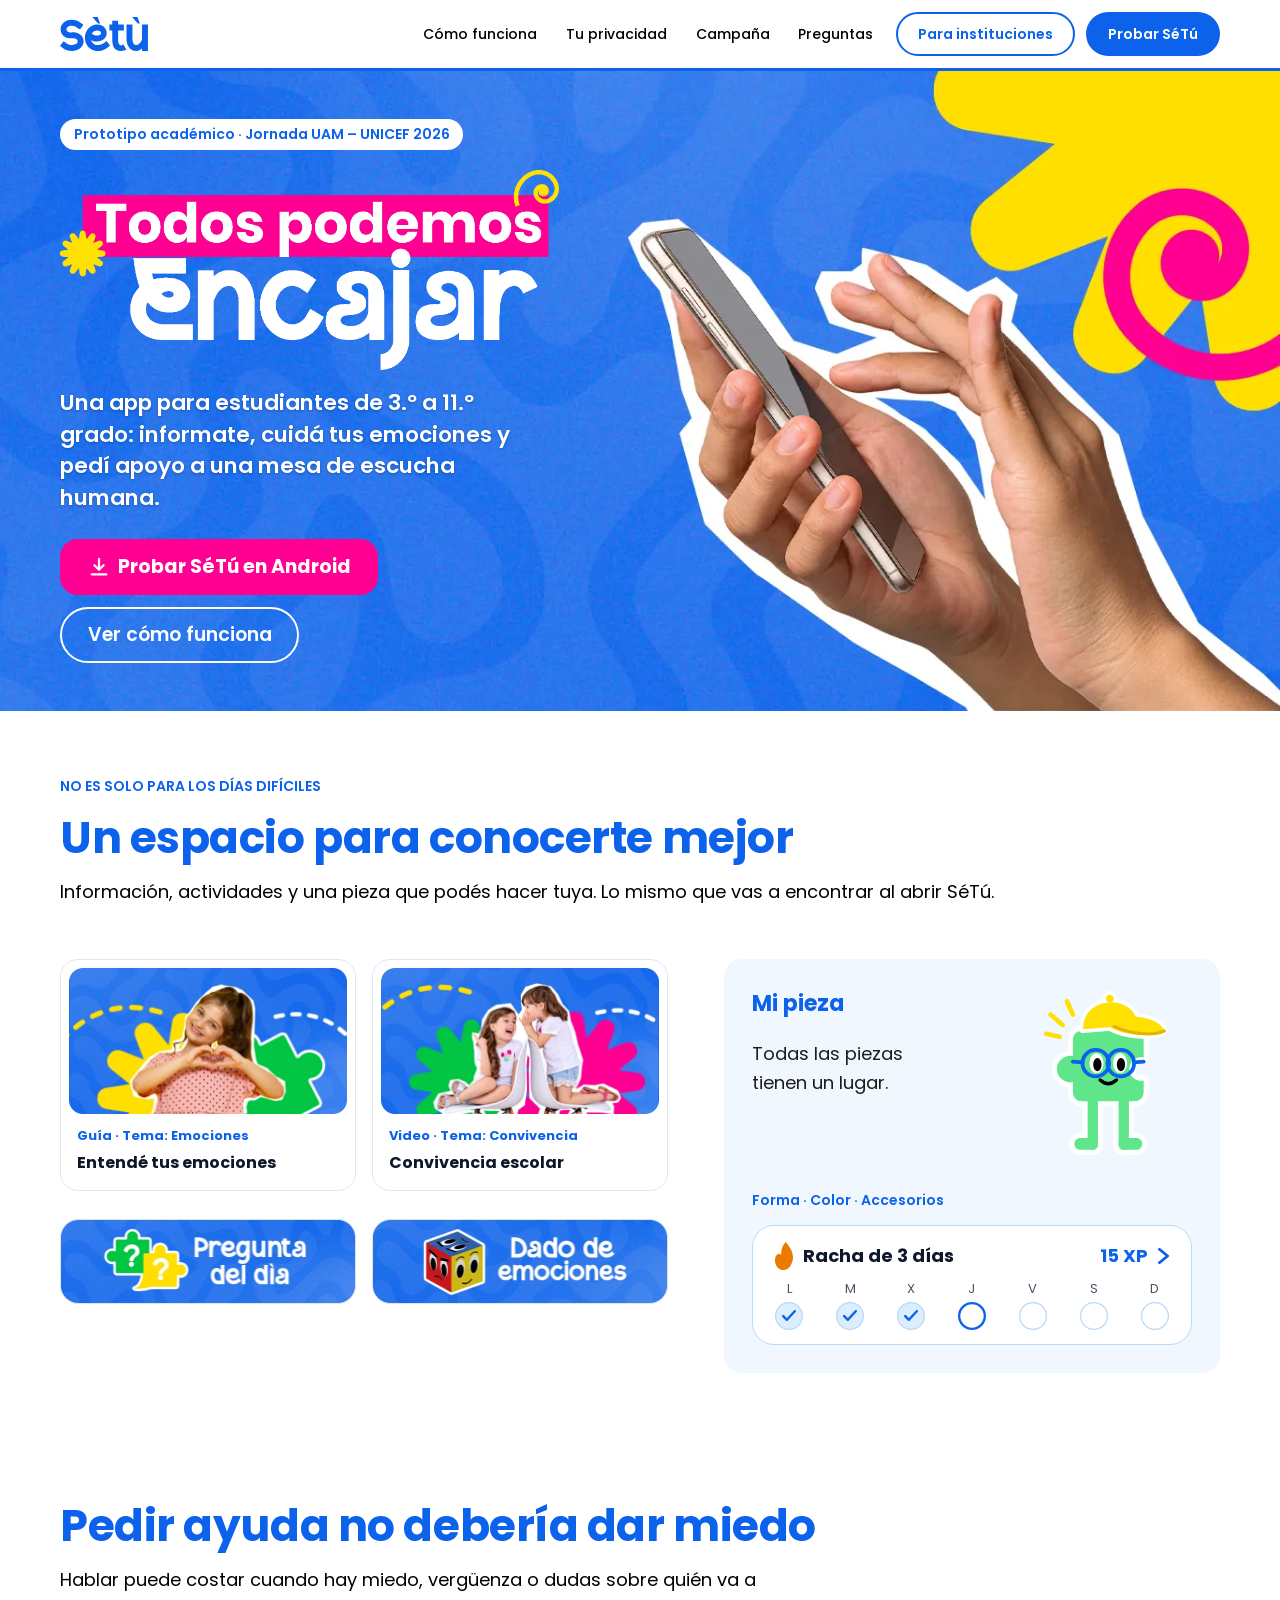
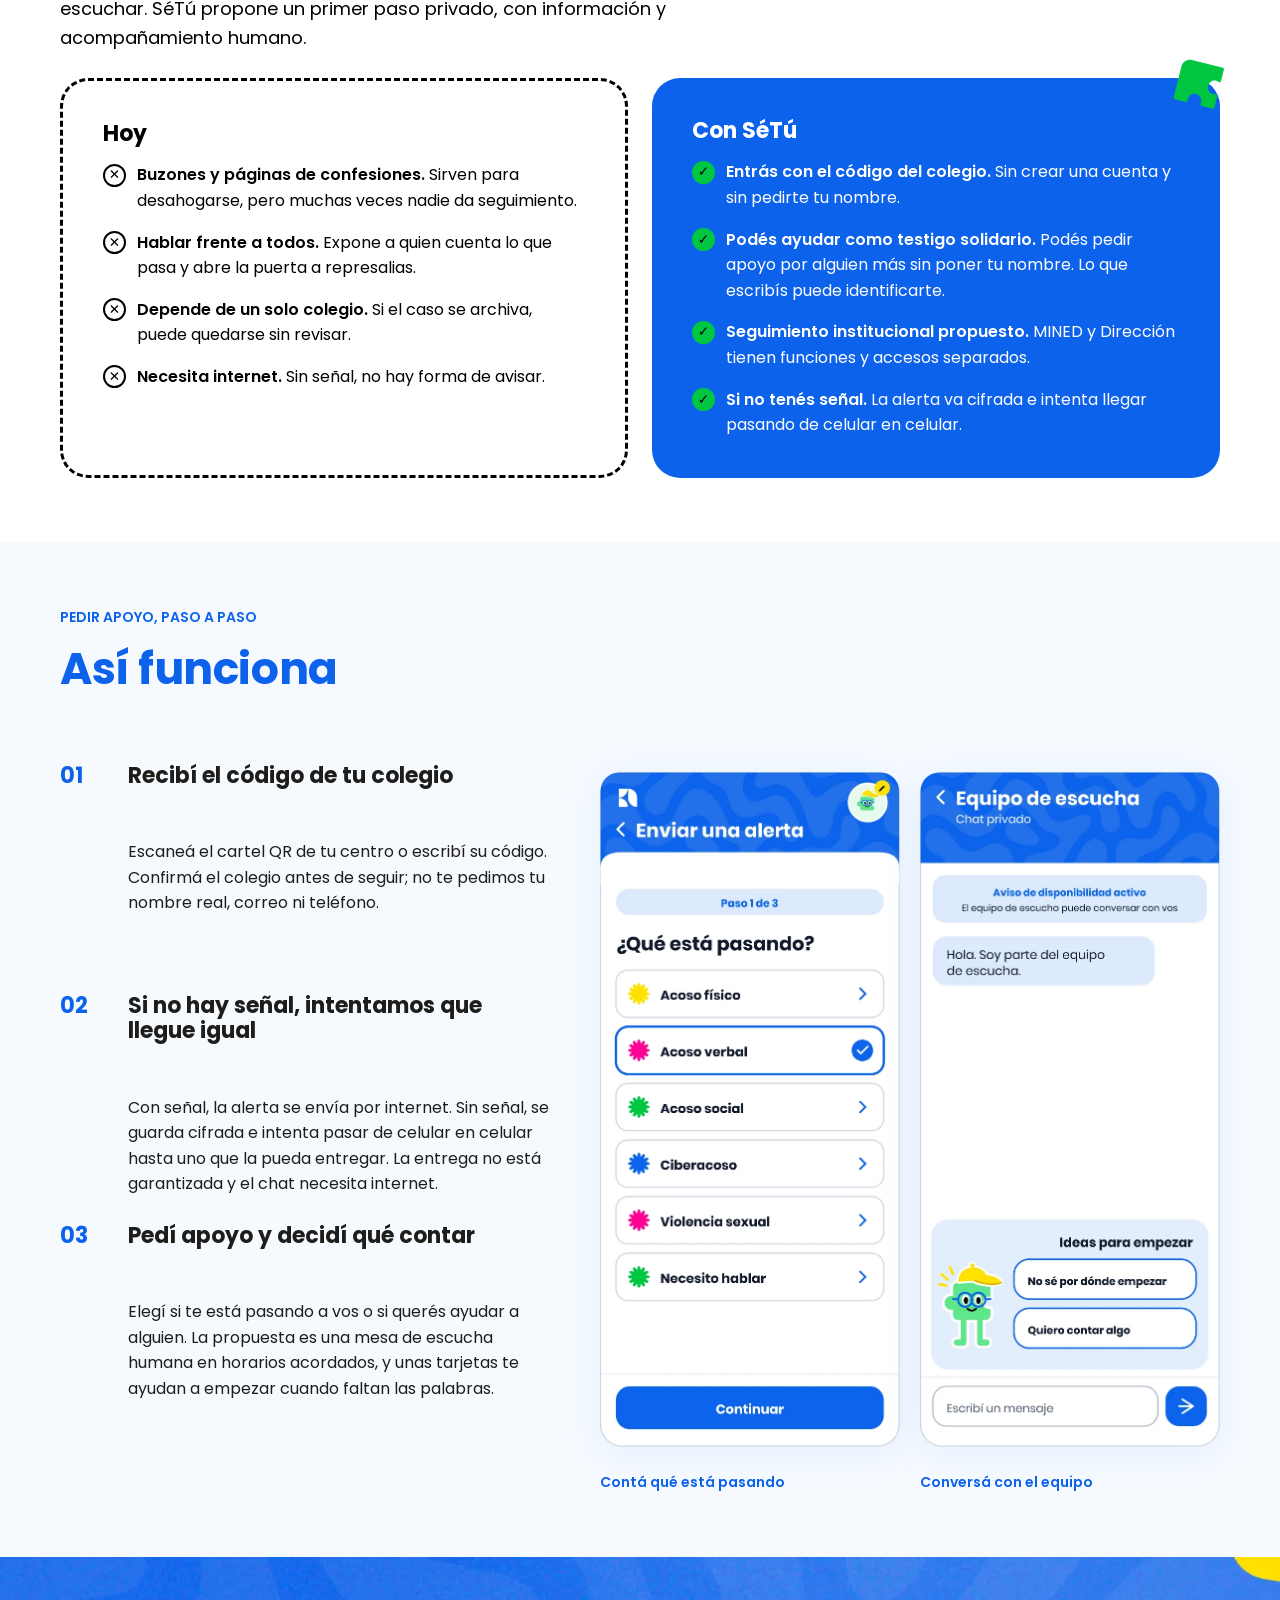
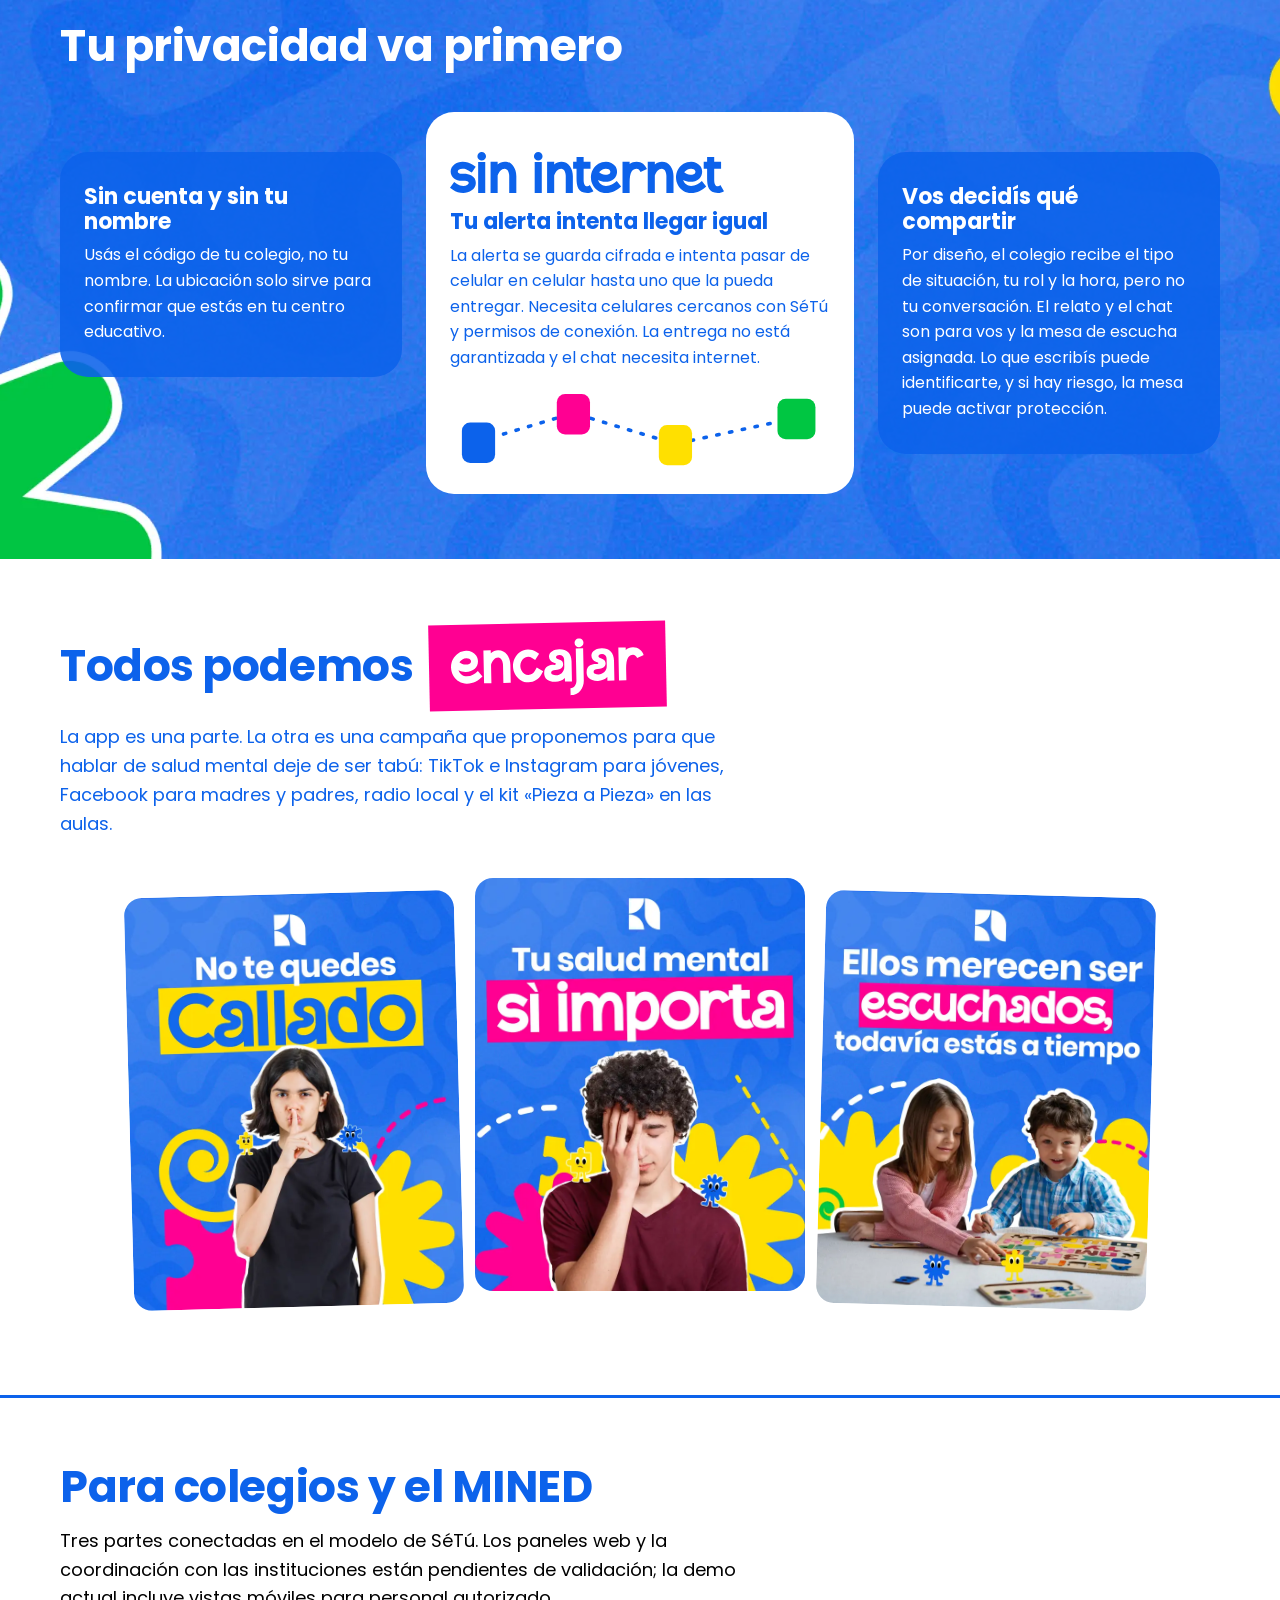
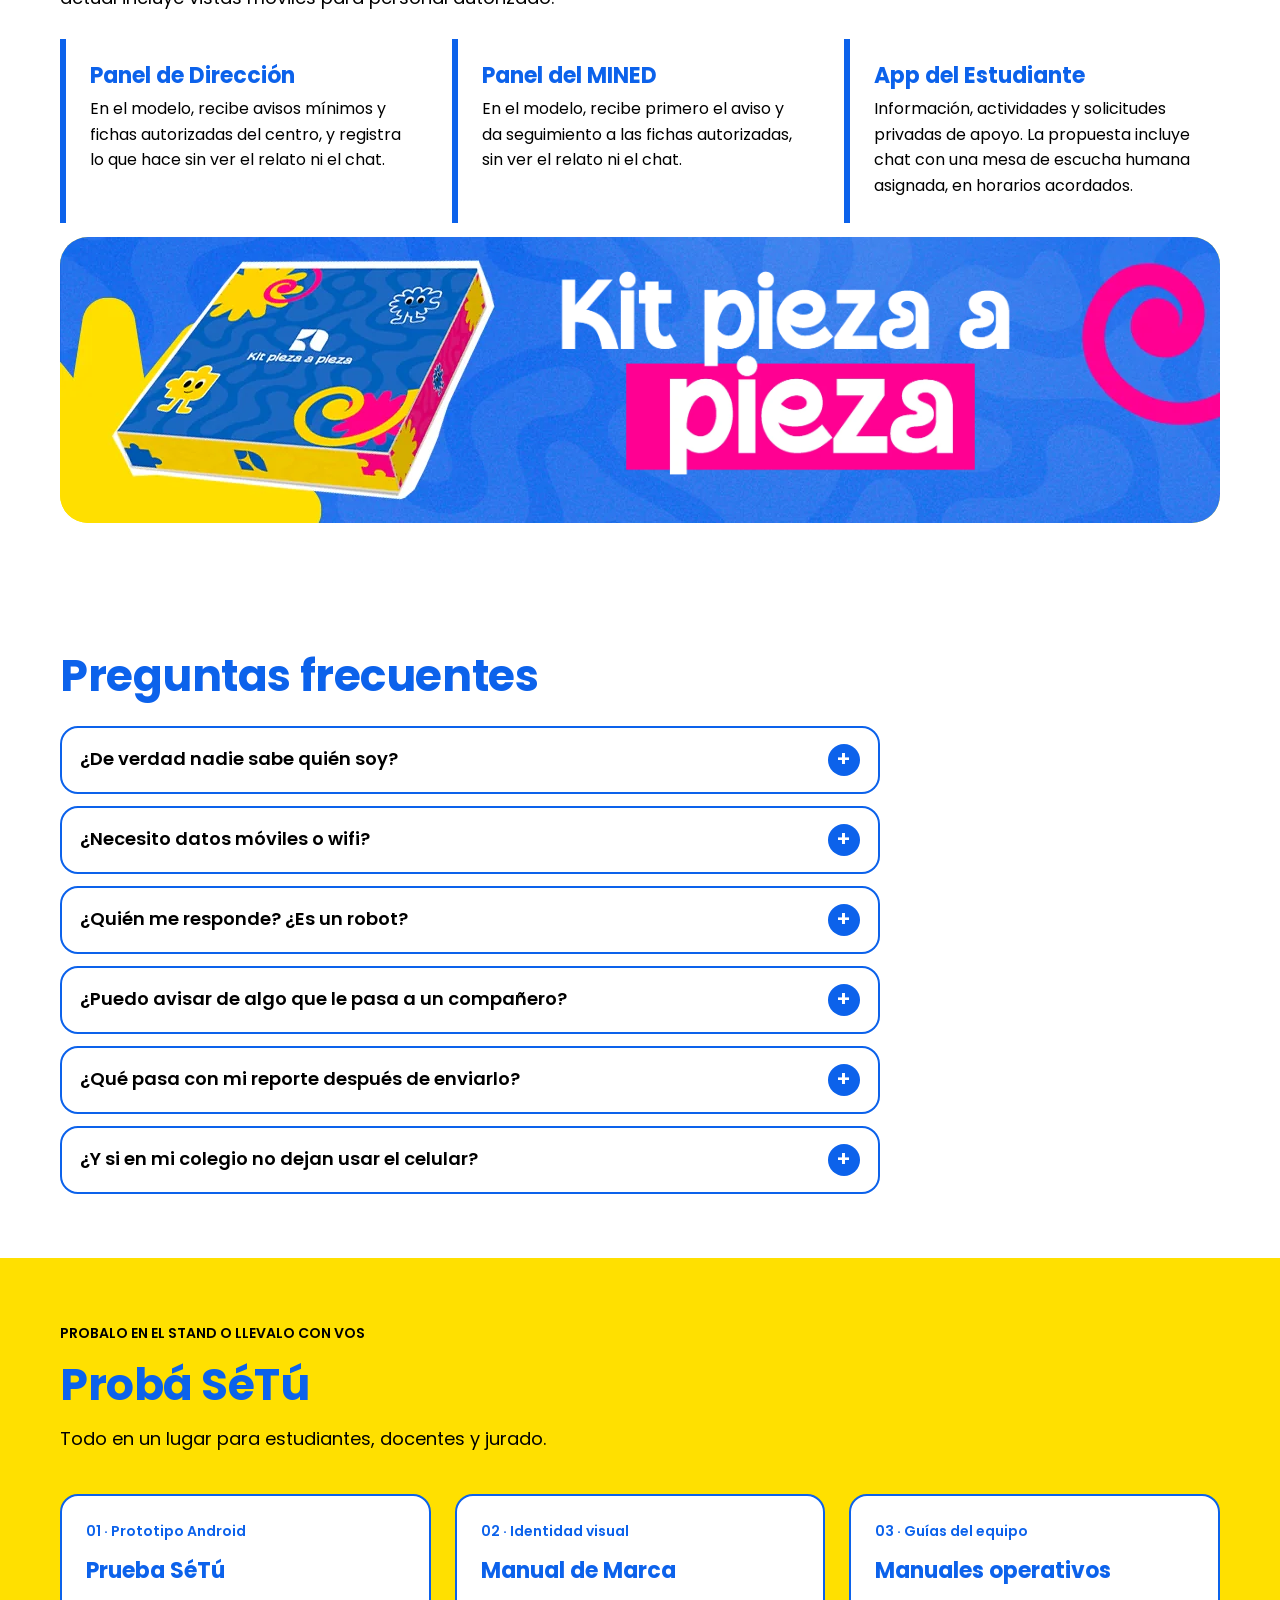
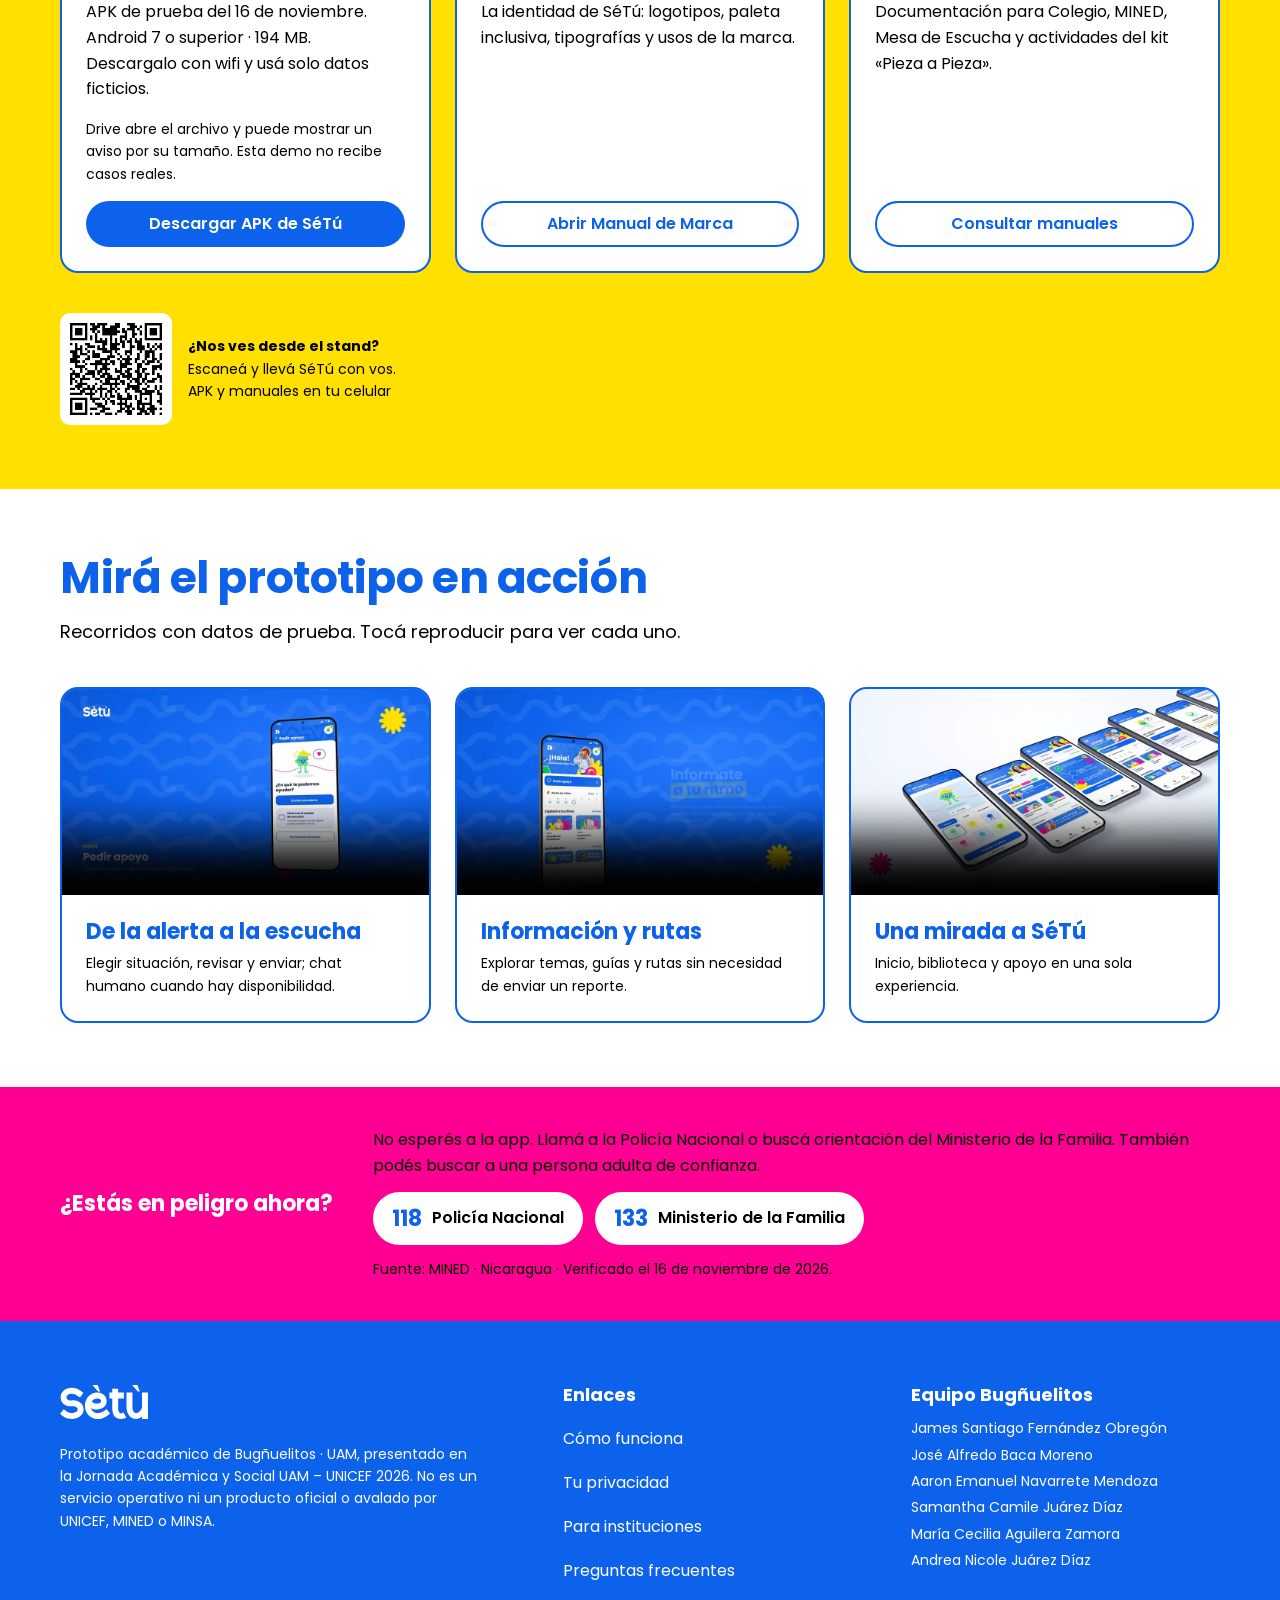
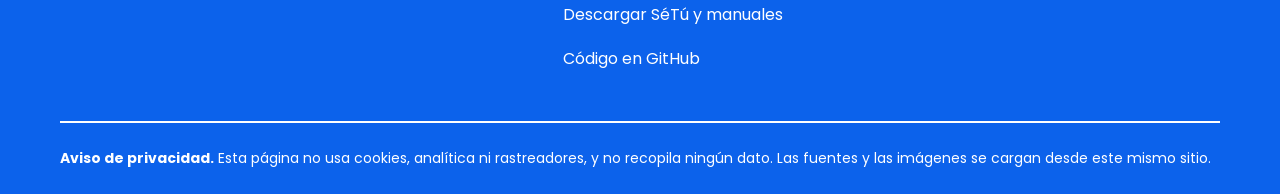
==== landing/index.html @ c2c10aa0 "fix(landing): fase 0 de la auditoría (portada, ayuda urgente, contraste y textos) - Portada: etiquet" ====
<!doctype html>
<html lang="es">
<head>
  <meta charset="utf-8">
  <meta name="viewport" content="width=device-width, initial-scale=1, viewport-fit=cover">
  <title>SéTú · Todos podemos encajar</title>
  <meta name="description" content="SéTú: información, actividades y una propuesta de escucha humana para estudiantes de 3.º a 11.º grado. Prototipo académico de Bugñuelitos · UAM 2026.">
  <meta name="theme-color" content="#0C62EB">
  <meta property="og:title" content="SéTú: todos podemos encajar">
  <meta property="og:description" content="Explorá, aprendé y conocé cómo pedir apoyo. Prototipo académico de Bugñuelitos · UAM 2026. APK y manuales disponibles.">
  <meta property="og:image" content="https://jabaca67.github.io/Setu-Unicef-Bugnuelitos-UAM/assets/demo/inicio.webp">
  <link rel="canonical" href="https://jabaca67.github.io/Setu-Unicef-Bugnuelitos-UAM/">
  <meta property="og:url" content="https://jabaca67.github.io/Setu-Unicef-Bugnuelitos-UAM/">
  <meta property="og:type" content="website">
  <meta property="og:site_name" content="SéTú">
  <meta property="og:image:alt" content="Inicio del prototipo de SéTú con racha educativa, Información y Actividades">
  <meta name="twitter:card" content="summary_large_image">
  <meta name="twitter:title" content="SéTú · Todos podemos encajar">
  <meta name="twitter:description" content="Explorá el prototipo Android y los manuales de SéTú, proyecto académico de Bugñuelitos · UAM 2026.">
  <meta name="twitter:image" content="https://jabaca67.github.io/Setu-Unicef-Bugnuelitos-UAM/assets/demo/inicio.webp">
  <meta property="og:locale" content="es_NI">
  <link rel="icon" type="image/svg+xml" href="assets/brand/setu-isotipo-azul.svg">
  <link rel="preload" href="assets/fonts/poppins-bold.woff2" as="font" type="font/woff2" crossorigin>
  <link rel="preload" href="assets/fonts/poppins-regular.woff2" as="font" type="font/woff2" crossorigin>
  <link rel="preload" href="assets/landing/hero-movil.webp" as="image" media="(max-width: 1023px)" fetchpriority="high">
  <link rel="preload" href="assets/landing/hero-fondo.webp" as="image" media="(min-width: 1024px)" fetchpriority="high">
  <link rel="stylesheet" href="css/styles.css">
</head>
<body>
  <a class="skip" href="#contenido">Saltar al contenido</a>

  <header class="nav" id="inicio">
    <div class="nav__inner">
      <a class="nav__brand" href="#inicio" aria-label="SéTú, ir al inicio">
        <img src="assets/brand/setu-logotipo-azul.svg" alt="SéTú" width="88" height="34">
      </a>
      <button class="nav__toggle" type="button" aria-expanded="false" aria-controls="menu">
        <span class="nav__toggle-bars" aria-hidden="true"></span>
        <span class="visually-hidden">Abrir menú</span>
      </button>
      <nav class="nav__menu" id="menu" aria-label="Principal">
        <a href="#como-funciona">Cómo funciona</a>
        <a href="#privacidad">Tu privacidad</a>
        <a href="#campana">Campaña</a>
        <a href="#preguntas">Preguntas</a>
        <a class="btn btn--ghost" href="#instituciones">Para instituciones</a>
        <a class="btn btn--primary" href="#descargar">Probar SéTú</a>
      </nav>
    </div>
  </header>

  <main id="contenido">

    <!-- PORTADA -->
    <section class="hero">
      <div class="wrap hero__inner">
        <div class="hero__copy">
          <p class="hero__tag">Prototipo académico · Jornada UAM – UNICEF 2026</p>
          <h1 class="hero__title">
            <img src="assets/landing/hero-encajar.webp" width="1799" height="720" alt="Todos podemos encajar" fetchpriority="high">
          </h1>
          <p class="hero__lead">Una app para estudiantes de 3.º a 11.º grado: informate, cuidá tus emociones y pedí apoyo a una mesa de escucha humana.</p>
          <div class="hero__actions">
            <a class="btn btn--magenta btn--lg" href="#descargar">
              <img src="assets/landing/icono-descarga.svg" width="22" height="22" alt="" aria-hidden="true">
              Probar SéTú en Android
            </a>
            <a class="btn btn--light btn--lg" href="#como-funciona">Ver cómo funciona</a>
          </div>
        </div>
      </div>
    </section>

    <!-- EXPLORÁ -->
    <section class="explore" id="explorar" aria-labelledby="explore-title">
      <div class="wrap">
        <p class="eyebrow">No es solo para los días difíciles</p>
        <h2 class="h2" id="explore-title">Un espacio para conocerte mejor</h2>
        <p class="lead">Información, actividades y una pieza que podés hacer tuya. Lo mismo que vas a encontrar al abrir SéTú.</p>

        <div class="explore__grid">
          <div class="explore__app">
            <article class="kit-card">
              <img src="assets/landing/kit-guia-emociones.webp" width="560" height="294" alt="Niña hace un corazón con las manos entre piezas de colores" loading="lazy">
              <p class="kit-card__label">Guía · Tema: Emociones</p>
              <h3>Entendé tus emociones</h3>
            </article>
            <article class="kit-card">
              <img src="assets/landing/kit-video-convivencia.webp" width="560" height="294" alt="Dos niñas conversan sentadas entre piezas de colores" loading="lazy">
              <p class="kit-card__label">Video · Tema: Convivencia</p>
              <h3>Convivencia escolar</h3>
            </article>
            <img class="explore__btn" src="assets/landing/boton-pregunta-del-dia.webp" width="594" height="170" alt="Pregunta del día" loading="lazy">
            <img class="explore__btn" src="assets/landing/boton-dado-emociones.webp" width="594" height="170" alt="Dado de emociones" loading="lazy">
          </div>

          <article class="pieza">
            <h3>Mi pieza</h3>
            <p class="pieza__text">Todas las piezas<br>tienen un lugar.</p>
            <img class="pieza__art" src="assets/landing/mi-pieza.svg" width="124" height="164" alt="" aria-hidden="true">
            <p class="pieza__label">Forma · Color · Accesorios</p>
            <div class="racha" role="img" aria-label="Ejemplo de racha semanal: 3 días seguidos, 15 XP">
              <div class="racha__top">
                <img src="assets/landing/racha-fuego.svg" width="18" height="28" alt="" aria-hidden="true">
                <strong>Racha de 3 días</strong>
                <span class="racha__xp">15 XP</span>
                <img src="assets/landing/racha-flecha.svg" width="11" height="17" alt="" aria-hidden="true">
              </div>
              <ol class="racha__days" aria-hidden="true">
                <li class="is-done">L</li><li class="is-done">M</li><li class="is-done">X</li><li class="is-today">J</li><li>V</li><li>S</li><li>D</li>
              </ol>
            </div>
          </article>
        </div>
      </div>
    </section>

    <!-- PROBLEMA VS SOLUCIÓN -->
    <section class="compare" aria-labelledby="compare-title">
      <div class="wrap">
        <h2 id="compare-title" class="h2">Pedir ayuda no debería dar miedo</h2>
        <p class="lead">Hablar puede costar cuando hay miedo, vergüenza o dudas sobre quién va a escuchar. SéTú propone un primer paso privado, con información y acompañamiento humano.</p>

        <div class="compare__grid">
          <article class="compare__col compare__col--before">
            <h3>Hoy</h3>
            <ul class="checks checks--no">
              <li><strong>Buzones y páginas de confesiones.</strong> Sirven para desahogarse, pero muchas veces nadie da seguimiento.</li>
              <li><strong>Hablar frente a todos.</strong> Expone a quien cuenta lo que pasa y abre la puerta a represalias.</li>
              <li><strong>Depende de un solo colegio.</strong> Si el caso se archiva, puede quedarse sin revisar.</li>
              <li><strong>Necesita internet.</strong> Sin señal, no hay forma de avisar.</li>
            </ul>
          </article>
          <article class="compare__col compare__col--after">
            <img class="compare__pieza" src="assets/elements/elemento-04-pieza-verde.svg" width="74" height="62" alt="" aria-hidden="true">
            <h3>Con SéTú</h3>
            <ul class="checks checks--yes">
              <li><strong>Entrás con el código del colegio.</strong> Sin crear una cuenta y sin pedirte tu nombre.</li>
              <li><strong>Podés ayudar como testigo solidario.</strong> Podés pedir apoyo por alguien más sin poner tu nombre. Lo que escribís puede identificarte.</li>
              <li><strong>Seguimiento institucional propuesto.</strong> MINED y Dirección tienen funciones y accesos separados.</li>
              <li><strong>Si no tenés señal.</strong> La alerta va cifrada e intenta llegar pasando de celular en celular.</li>
            </ul>
          </article>
        </div>
      </div>
    </section>

    <!-- CÓMO FUNCIONA -->
    <section class="steps" id="como-funciona" aria-labelledby="steps-title">
      <div class="wrap steps__inner">
        <div class="steps__copy">
          <p class="eyebrow">Pedir apoyo, paso a paso</p>
          <h2 id="steps-title" class="h2">Así funciona</h2>
          <ol class="steps__list">
            <li class="step">
              <span class="step__num">01</span>
              <h3>Recibí el código de tu colegio</h3>
              <p>Escaneá el cartel QR de tu centro o escribí su código. Confirmá el colegio antes de seguir; no te pedimos tu nombre real, correo ni teléfono.</p>
            </li>
            <li class="step">
              <span class="step__num">02</span>
              <h3>Si no hay señal, intentamos que llegue igual</h3>
              <p>Con señal, la alerta se envía por internet. Sin señal, se guarda cifrada e intenta pasar de celular en celular hasta uno que la pueda entregar. La entrega no está garantizada y el chat necesita internet.</p>
            </li>
            <li class="step">
              <span class="step__num">03</span>
              <h3>Pedí apoyo y decidí qué contar</h3>
              <p>Elegí si te está pasando a vos o si querés ayudar a alguien. La propuesta es una mesa de escucha humana en horarios acordados, y unas tarjetas te ayudan a empezar cuando faltan las palabras.</p>
            </li>
          </ol>
        </div>
        <div class="steps__phones">
          <figure>
            <img src="assets/landing/mockup-alerta.webp" width="603" height="1357" loading="lazy" alt="Pantalla «Enviar una alerta», paso 1 de 3: ¿Qué está pasando? con opciones como acoso físico, acoso verbal, ciberacoso y necesito hablar.">
            <figcaption>Contá qué está pasando</figcaption>
          </figure>
          <figure>
            <img src="assets/landing/mockup-chat.webp" width="603" height="1357" loading="lazy" alt="Pantalla «Equipo de escucha», chat privado con ideas para empezar como «No sé por dónde empezar».">
            <figcaption>Conversá con el equipo</figcaption>
          </figure>
        </div>
      </div>
    </section>

    <!-- PILARES -->
    <section class="pillars" id="privacidad" aria-labelledby="pillars-title">
      <div class="wrap">
        <h2 id="pillars-title" class="h2 h2--light">Tu privacidad va primero</h2>
        <div class="pillars__grid">
          <article class="pillar">
            <h3>Sin cuenta y sin tu nombre</h3>
            <p>Usás el código de tu colegio, no tu nombre. La ubicación solo sirve para confirmar que estás en tu centro educativo.</p>
          </article>
          <article class="pillar pillar--mesh">
            <img class="pillar__clay" src="assets/landing/sin-internet.svg" width="274" height="42" alt="Sin internet">
            <h3>Tu alerta intenta llegar igual</h3>
            <p>La alerta se guarda cifrada e intenta pasar de celular en celular hasta uno que la pueda entregar. Necesita celulares cercanos con SéTú y permisos de conexión. La entrega no está garantizada y el chat necesita internet.</p>
            <svg class="mesh-map" viewBox="0 0 320 70" role="img" aria-label="La alerta pasa de tu celular a otros dos celulares y llega al colegio">
              <path d="M24 46 L104 22 L190 48 L292 26" fill="none" stroke="#0C62EB" stroke-width="3" stroke-dasharray="2 9" stroke-linecap="round"/>
              <rect x="10" y="30" width="28" height="34" rx="7" fill="#0C62EB"/>
              <rect x="90" y="6" width="28" height="34" rx="7" fill="#FF0092"/>
              <rect x="176" y="32" width="28" height="34" rx="7" fill="#FFE000"/>
              <rect x="276" y="10" width="32" height="34" rx="7" fill="#00C642"/>
            </svg>
          </article>
          <article class="pillar">
            <h3>Vos decidís qué compartir</h3>
            <p>Por diseño, el colegio recibe el tipo de situación, tu rol y la hora, pero no tu conversación. El relato y el chat son para vos y la mesa de escucha asignada. Lo que escribís puede identificarte, y si hay riesgo, la mesa puede activar protección.</p>
          </article>
        </div>
      </div>
    </section>

    <!-- CAMPAÑA -->
    <section class="campaign" id="campana" aria-labelledby="campaign-title">
      <div class="wrap">
        <h2 id="campaign-title" class="h2 campaign__title">
          Todos podemos
          <span class="tape tape--magenta"><img src="assets/landing/encajar.svg" width="193" height="57" alt="encajar"></span>
        </h2>
        <p class="lead lead--blue">La app es una parte. La otra es una campaña que proponemos para que hablar de salud mental deje de ser tabú: TikTok e Instagram para jóvenes, Facebook para madres y padres, radio local y el kit «Pieza a Pieza» en las aulas.</p>
      </div>
      <ul class="campaign__strip" tabindex="0" aria-label="Artes de la campaña; deslizá para ver más">
        <li><img src="assets/campaign/redes-2.webp" width="720" height="900" loading="lazy" alt="Arte de campaña: una adolescente hace el gesto de silencio bajo el texto «No te quedes callado»."></li>
        <li><img src="assets/campaign/redes-1.webp" width="720" height="900" loading="lazy" alt="Arte de campaña: un joven se cubre el rostro con la mano bajo el texto «Tu salud mental sí importa»."></li>
        <li><img src="assets/campaign/redes-3.webp" width="720" height="900" loading="lazy" alt="Arte de campaña para familias: una niña y un niño arman un rompecabezas bajo el texto «Ellos merecen ser escuchados, todavía estás a tiempo»."></li>
      </ul>
    </section>

    <!-- INSTITUCIONES -->
    <section class="inst" id="instituciones" aria-labelledby="inst-title">
      <div class="wrap">
        <h2 id="inst-title" class="h2">Para colegios y el MINED</h2>
        <p class="lead">Tres partes conectadas en el modelo de SéTú. Los paneles web y la coordinación con las instituciones están pendientes de validación; la demo actual incluye vistas móviles para personal autorizado.</p>
        <div class="inst__grid">
          <article class="role">
            <h3>Panel de Dirección</h3>
            <p>En el modelo, recibe avisos mínimos y fichas autorizadas del centro, y registra lo que hace sin ver el relato ni el chat.</p>
          </article>
          <article class="role">
            <h3>Panel del MINED</h3>
            <p>En el modelo, recibe primero el aviso y da seguimiento a las fichas autorizadas, sin ver el relato ni el chat.</p>
          </article>
          <article class="role">
            <h3>App del Estudiante</h3>
            <p>Información, actividades y solicitudes privadas de apoyo. La propuesta incluye chat con una mesa de escucha humana asignada, en horarios acordados.</p>
          </article>
        </div>
        <a class="kit-banner" href="https://drive.google.com/drive/folders/1i3h6JxUnx_VdSernXpXU_yz06C6tu-jQ">
          <img class="kit-banner__bg" src="assets/landing/kit-fondo.webp" width="1160" height="286" alt="" loading="lazy">
          <img class="kit-banner__title" src="assets/landing/kit-titulo.webp" width="1000" height="491" alt="Kit pieza a pieza: consultar manuales del kit para el aula" loading="lazy">
        </a>
      </div>
    </section>

    <!-- FAQ -->
    <section class="faq" id="preguntas" aria-labelledby="faq-title">
      <div class="wrap">
        <h2 id="faq-title" class="h2">Preguntas frecuentes</h2>
        <div class="faq__list">
          <details>
            <summary>¿De verdad nadie sabe quién soy?</summary>
            <p>Entrás sin poner tu nombre real. Vos elegís qué contar, pero tu relato puede revelar quién sos. El diseño reserva el relato y el chat a la mesa de escucha asignada; MINED y Dirección reciben datos limitados. No se promete anonimato absoluto.</p>
          </details>
          <details>
            <summary>¿Necesito datos móviles o wifi?</summary>
            <p>La alerta puede intentar pasar cifrada entre celulares cercanos con SéTú hasta uno que la pueda entregar. Depende de permisos, de los celulares cercanos y de la conexión; no equivale a una entrega confirmada. El chat sí necesita internet. La app te muestra si la alerta está pendiente, si llegó al colegio o si ya la recibió el sistema.</p>
          </details>
          <details>
            <summary>¿Quién me responde? ¿Es un robot?</summary>
            <p>La propuesta es una mesa de escucha humana, con supervisión profesional. Antes de atender casos reales hay que confirmar responsables, convenios y horarios. Si no sabés cómo empezar, hay tarjetas como «Me cuesta hablar de esto en casa» que te ayudan a escribir el primer mensaje.</p>
          </details>
          <details>
            <summary>¿Puedo avisar de algo que le pasa a un compañero?</summary>
            <p>Sí. Al pedir apoyo elegís «Quiero ayudar a un compañero» y participás como testigo solidario. Evitá detalles que te identifiquen si no querés compartirlos.</p>
          </details>
          <details>
            <summary>¿Qué pasa con mi reporte después de enviarlo?</summary>
            <p>El diseño separa entrega de la alerta y seguimiento institucional. La app informa sobre la entrega; los estados internos de atención los gestiona el personal autorizado. En esta demo se usan datos ficticios.</p>
          </details>
          <details>
            <summary>¿Y si en mi colegio no dejan usar el celular?</summary>
            <p>Para eso proponemos el kit «Pieza a Pieza»: tu docente puede hacer dinámicas cortas en clase para hablar de emociones, sin pantallas.</p>
          </details>
        </div>
      </div>
    </section>

    <!-- DESCARGAS -->
    <section class="downloads" id="descargar" aria-labelledby="downloads-title">
      <div class="wrap">
        <p class="eyebrow">Probalo en el stand o llevalo con vos</p>
        <h2 class="h2" id="downloads-title">Probá SéTú</h2>
        <p class="lead">Todo en un lugar para estudiantes, docentes y jurado.</p>
        <div class="resource-grid">
          <article class="download-card"><span class="resource-label">01 · Prototipo Android</span><h3>Prueba SéTú</h3><p>APK de prueba del 16 de noviembre. Android 7 o superior · 194 MB. Descargalo con wifi y usá solo datos ficticios.</p><p class="small">Drive abre el archivo y puede mostrar un aviso por su tamaño. Esta demo no recibe casos reales.</p><a class="btn btn--primary" href="https://drive.google.com/file/d/1WmzyJUg0ABflmlN6s4Q4G6YVK37buif4/view">Descargar APK de SéTú</a></article>
          <article class="download-card"><span class="resource-label">02 · Identidad visual</span><h3>Manual de Marca</h3><p>La identidad de SéTú: logotipos, paleta inclusiva, tipografías y usos de la marca.</p><a class="btn btn--ghost" href="https://drive.google.com/file/d/11vE2_hviWBnT79giw6Y8mgofxUckyae6/view">Abrir Manual de Marca</a></article>
          <article class="download-card"><span class="resource-label">03 · Guías del equipo</span><h3>Manuales operativos</h3><p>Documentación para Colegio, MINED, Mesa de Escucha y actividades del kit «Pieza a Pieza».</p><a class="btn btn--ghost" href="https://drive.google.com/drive/folders/1i3h6JxUnx_VdSernXpXU_yz06C6tu-jQ">Consultar manuales</a></article>
        </div>
        <a class="stand-qr" href="#descargar"><img src="assets/demo/qr-setu.png" width="136" height="136" alt="QR para abrir esta landing y sus descargas"><span><strong>¿Nos ves desde el stand?</strong><br>Escaneá y llevá SéTú con vos.<br><span class="small">APK y manuales en tu celular</span></span></a>
      </div>
    </section>

    <section class="videos" id="videos" aria-labelledby="videos-title">
      <div class="wrap">
        <h2 class="h2" id="videos-title">Mirá el prototipo en acción</h2>
        <p class="lead">Recorridos con datos de prueba. Tocá reproducir para ver cada uno.</p>
        <div class="resource-grid">
          <figure class="video-card"><video controls playsinline preload="none" poster="assets/demo/alerta.webp" width="1920" height="1080" aria-label="De la alerta a la escucha"><source src="assets/demo/alerta.mp4" type="video/mp4"><a href="assets/demo/alerta.mp4">Ver De la alerta a la escucha</a></video><figcaption><h3>De la alerta a la escucha</h3><p>Elegir situación, revisar y enviar; chat humano cuando hay disponibilidad.</p></figcaption></figure>
          <figure class="video-card"><video controls playsinline preload="none" poster="assets/demo/informacion.webp" width="1920" height="1080" aria-label="Información y rutas"><source src="assets/demo/informacion.mp4" type="video/mp4"><a href="assets/demo/informacion.mp4">Ver Información y rutas</a></video><figcaption><h3>Información y rutas</h3><p>Explorar temas, guías y rutas sin necesidad de enviar un reporte.</p></figcaption></figure>
          <figure class="video-card"><video controls playsinline preload="none" poster="assets/demo/recorrido.webp" width="1920" height="1080" aria-label="Una mirada a SéTú"><source src="assets/demo/recorrido.mp4" type="video/mp4"><a href="assets/demo/recorrido.mp4">Ver Una mirada a SéTú</a></video><figcaption><h3>Una mirada a SéTú</h3><p>Inicio, biblioteca y apoyo en una sola experiencia.</p></figcaption></figure>
        </div>
      </div>
    </section>

    <aside class="sos" aria-labelledby="sos-title">
      <div class="wrap sos__inner">
        <h2 id="sos-title">¿Estás en peligro ahora?</h2>
        <div class="sos__body">
          <p>No esperés a la app. Llamá a la Policía Nacional o buscá orientación del Ministerio de la Familia. También podés buscar a una persona adulta de confianza.</p>
          <div class="sos__calls">
            <a class="sos__call" href="tel:118"><strong>118</strong> Policía Nacional</a>
            <a class="sos__call" href="tel:133"><strong>133</strong> Ministerio de la Familia</a>
          </div>
          <p class="sos__source">Fuente: MINED · Nicaragua · Verificado el 16 de noviembre de 2026.</p>
        </div>
      </div>
    </aside>
  </main>

  <footer class="footer">
    <div class="wrap footer__inner">
      <div class="footer__brand">
        <img src="assets/brand/setu-logotipo-blanco.svg" alt="SéTú" width="88" height="34">
        <p>Prototipo académico de Bugñuelitos · UAM, presentado en la Jornada Académica y Social UAM – UNICEF 2026. No es un servicio operativo ni un producto oficial o avalado por UNICEF, MINED o MINSA.</p>
      </div>
      <nav class="footer__links" aria-label="Enlaces rápidos">
        <h2>Enlaces</h2>
        <a href="#como-funciona">Cómo funciona</a>
        <a href="#privacidad">Tu privacidad</a>
        <a href="#instituciones">Para instituciones</a>
        <a href="#preguntas">Preguntas frecuentes</a>
        <a href="#descargar">Descargar SéTú y manuales</a>
        <a href="https://github.com/JaBaca67/Setu-Unicef-Bugnuelitos-UAM" rel="noopener">Código en GitHub</a>
      </nav>
      <div class="footer__team">
        <h2>Equipo Bugñuelitos</h2>
        <ul>
          <li>James Santiago Fernández Obregón</li>
          <li>José Alfredo Baca Moreno</li>
          <li>Aaron Emanuel Navarrete Mendoza</li>
          <li>Samantha Camile Juárez Díaz</li>
          <li>María Cecilia Aguilera Zamora</li>
          <li>Andrea Nicole Juárez Díaz</li>
        </ul>
      </div>
    </div>
    <div class="wrap footer__legal">
      <p><strong>Aviso de privacidad.</strong> Esta página no usa cookies, analítica ni rastreadores, y no recopila ningún dato. Las fuentes y las imágenes se cargan desde este mismo sitio.</p>
    </div>
  </footer>

  <script src="js/main.js" defer></script>
</body>
</html>
---- landing/css/styles.css ----
/* SéTú · Landing page
   Diseño: Figma «SéTú — Landing conectada con la app» (nodo 196:1797).
   Tokens del Manual de Identidad Gráfica (paleta y tipografías).
   Clayful solo aparece como trazos SVG o imágenes en los titulares (licencia de uso personal). */

@font-face { font-family: "Poppins"; font-weight: 400; font-style: normal; font-display: swap; src: url("../assets/fonts/poppins-regular.woff2") format("woff2"); }
@font-face { font-family: "Poppins"; font-weight: 500; font-style: normal; font-display: swap; src: url("../assets/fonts/poppins-medium.woff2") format("woff2"); }
@font-face { font-family: "Poppins"; font-weight: 600; font-style: normal; font-display: swap; src: url("../assets/fonts/poppins-semibold.woff2") format("woff2"); }
@font-face { font-family: "Poppins"; font-weight: 700; font-style: normal; font-display: swap; src: url("../assets/fonts/poppins-bold.woff2") format("woff2"); }

:root {
  /* Paleta oficial */
  --setu-blue: #0C62EB;
  --setu-magenta: #FF0092;
  --setu-yellow: #FFE000;
  --setu-green: #00C642;
  --setu-white: #FFFFFF;
  --setu-black: #000000;

  /* Tonos de apoyo del diseño */
  --ink: #1D1D1B;
  --ink-strong: #0F172A;
  --ink-muted: #475569;
  --line: #E1E6EF;
  --line-blue: #B9D9F7;
  --tint-blue: #F1F7FF;
  --tint-section: #F6FAFF;

  --font: "Poppins", system-ui, -apple-system, "Segoe UI", Roboto, sans-serif;

  --fs-sm: 0.875rem;   /* 14 */
  --fs-base: 1rem;     /* 16 */
  --fs-md: 1.125rem;   /* 18 */
  --fs-lg: 1.375rem;   /* 22 */
  --fs-xl: clamp(1.75rem, 1.2rem + 2.4vw, 2.75rem); /* hasta 44 */

  --space-1: 0.5rem;
  --space-2: 1rem;
  --space-3: 1.5rem;
  --space-4: 2.5rem;
  --space-5: 4rem;

  --radius-sm: 10px;
  --radius-md: 18px;
  --radius-lg: 28px;
  --radius-pill: 999px;

  --nav-h: 68px;
}

*, *::before, *::after { box-sizing: border-box; }

html {
  overflow-x: clip;
  scroll-behavior: smooth;
  scroll-padding-top: calc(var(--nav-h) + env(safe-area-inset-top, 0px));
  -webkit-text-size-adjust: 100%;
}

body {
  overflow-x: clip;
  margin: 0;
  font-family: var(--font);
  font-size: var(--fs-base);
  line-height: 1.6;
  color: var(--setu-black);
  background: var(--setu-white);
  padding-bottom: env(safe-area-inset-bottom, 0px);
}

img { max-width: 100%; height: auto; display: block; }
a { color: inherit; }
h1, h2, h3 { margin: 0; line-height: 1.15; font-weight: 700; }
p { margin: 0; }
ul, ol { margin: 0; padding: 0; list-style: none; }
figure { margin: 0; }

:focus-visible { outline: 3px solid var(--setu-black); outline-offset: 2px; box-shadow: 0 0 0 6px var(--setu-white); }

.visually-hidden {
  position: absolute !important; width: 1px; height: 1px; padding: 0; margin: -1px;
  overflow: hidden; clip: rect(0 0 0 0); white-space: nowrap; border: 0;
}
.skip {
  position: absolute; left: 1rem; top: -4rem; z-index: 100;
  background: var(--setu-yellow); color: var(--setu-black);
  padding: 0.6rem 1rem; border-radius: var(--radius-sm); font-weight: 600;
}
.skip:focus { top: 1rem; }
[hidden] { display: none !important; }

.wrap { width: min(1160px, 100% - 2.5rem); margin-inline: auto; }

.eyebrow { font-size: var(--fs-sm); font-weight: 600; line-height: 1.6; text-transform: uppercase; color: var(--setu-blue); margin-bottom: var(--space-2); }
.h2 { font-size: var(--fs-xl); line-height: 1.15; letter-spacing: -0.01em; color: var(--setu-blue); }
.lead { font-size: var(--fs-md); line-height: 1.6; max-width: 62ch; margin-top: 0.9rem; color: var(--setu-black); }
.lead--blue { color: var(--setu-blue); }
.h2--light { color: var(--setu-white); }
.small { font-size: var(--fs-sm); }

/* Cinta de color detrás de titulares en Clayful */
.tape { display: inline-flex; align-items: center; vertical-align: middle; line-height: 0; }
.tape--magenta { background: var(--setu-magenta); }

/* ---------- BOTONES ---------- */
.btn {
  display: inline-flex; align-items: center; justify-content: center; gap: 0.5rem;
  min-height: 46px; padding: 0.7rem 1.25rem;
  border-radius: var(--radius-pill);
  font: 600 var(--fs-base)/1.2 var(--font);
  text-decoration: none; border: 2px solid transparent; cursor: pointer;
  transition: transform 0.15s ease, box-shadow 0.15s ease;
}
.btn:active { transform: translateY(1px) scale(0.98); }
.btn--primary { background: var(--setu-blue); color: var(--setu-white); }
.btn--ghost { background: transparent; color: var(--setu-blue); border-color: var(--setu-blue); }
/* Texto blanco sobre magenta solo en tamaño grande y negrita (contraste AA para texto grande). */
.btn--magenta { background: var(--setu-magenta); color: var(--setu-white); border-radius: var(--radius-md); font-weight: 700; }
.btn--lg { min-height: 56px; padding: 0.9rem 1.6rem; font-size: 1.1875rem; }
.btn img { flex: none; }
@media (hover: hover) {
  .btn:hover { transform: translateY(-2px); box-shadow: 0 4px 0 var(--setu-black); }
}

/* ---------- NAV ---------- */
.nav {
  position: sticky; top: 0; z-index: 50;
  background: var(--setu-white);
  padding-top: env(safe-area-inset-top, 0px);
  border-bottom: 3px solid var(--setu-blue);
}
.nav__inner {
  width: min(1160px, 100% - 2.5rem); margin-inline: auto;
  height: var(--nav-h);
  display: flex; align-items: center; justify-content: space-between; gap: 1rem;
}
/* Zona de seguridad del logotipo: margen libre alrededor del identificador */
.nav__brand { display: block; padding: 6px; margin-left: -6px; }
.nav__brand img { height: 34px; width: auto; }

.nav__toggle {
  display: inline-grid; place-items: center;
  width: 46px; height: 46px; border-radius: var(--radius-sm);
  background: var(--setu-blue); border: 0; cursor: pointer;
}
.nav__toggle-bars, .nav__toggle-bars::before, .nav__toggle-bars::after {
  display: block; width: 20px; height: 2.5px; border-radius: 2px;
  background: var(--setu-white); position: relative; content: "";
  transition: transform 0.2s ease;
}
.nav__toggle-bars::before { position: absolute; top: -6px; }
.nav__toggle-bars::after { position: absolute; top: 6px; }
.nav__toggle[aria-expanded="true"] .nav__toggle-bars { background: transparent; }
.nav__toggle[aria-expanded="true"] .nav__toggle-bars::before { transform: translateY(6px) rotate(45deg); }
.nav__toggle[aria-expanded="true"] .nav__toggle-bars::after { transform: translateY(-6px) rotate(-45deg); }

.nav__menu {
  position: absolute; left: 0; right: 0; top: 100%;
  display: none; flex-direction: column; gap: 0.25rem;
  padding: 1rem 1.25rem 1.5rem;
  background: var(--setu-white);
  border-bottom: 3px solid var(--setu-blue);
}
.nav__menu.is-open { display: flex; }
.nav__menu > a:not(.btn) { padding: 0.75rem 0.25rem; font-weight: 500; text-decoration: none; }
.nav__menu .btn { margin-top: 0.5rem; }

@media (min-width: 980px) {
  .nav__toggle { display: none; }
  .nav__menu {
    position: static; display: flex; flex-direction: row; align-items: center;
    gap: 0.4rem; padding: 0; border: 0; background: none;
  }
  .nav__menu > a:not(.btn) { padding: 0.47rem 0.7rem; font-size: var(--fs-sm); }
  .nav__menu > a:not(.btn):hover { color: var(--setu-blue); text-decoration: underline; text-underline-offset: 6px; text-decoration-thickness: 2px; }
  .nav__menu .btn { margin: 0 0 0 0.3rem; min-height: 42px; padding: 0.7rem 1.25rem; font-size: var(--fs-sm); }
  .nav__menu .btn:hover { box-shadow: none; transform: none; }
}

/* ---------- PORTADA ---------- */
/* Celular y tableta (< 1024 px): composición vertical propia, sin corte entre el patrón y la foto.
   Escritorio (>= 1024 px): fondo 1920×684 anclado a la derecha; el texto se limita para no tocar la mano. */
/* La imagen móvil (900×1198) ocupa el ancho y se ancla abajo; la mano empieza al 55 % de su alto.
   El texto reserva ese espacio (59,4vw) y un degradado funde el borde superior de la foto con el azul. */
.hero {
  position: relative;
  background:
    linear-gradient(to bottom, var(--setu-blue) calc(100% - 133.2vw), rgb(12 98 235 / 0) calc(100% - 133.2vw + 30vw)),
    url("../assets/landing/hero-movil.webp") right bottom / 100% auto no-repeat,
    var(--setu-blue);
  color: var(--setu-white);
}
.hero__inner { display: flex; align-items: flex-start; }
.hero__copy {
  display: flex; flex-direction: column; align-items: flex-start;
  width: min(560px, 100%);
  padding-top: 2.25rem; padding-bottom: calc(59.4vw + 1.5rem);
}
.hero__tag {
  display: inline-block; background: var(--setu-white); color: var(--setu-blue);
  font-size: var(--fs-sm); font-weight: 600; line-height: 1.3;
  padding: 0.4rem 0.85rem; border-radius: var(--radius-pill);
}
.hero__title { width: 100%; margin-top: 1.25rem; }
.hero__title img { width: 100%; }
.hero__lead {
  margin-top: 1.1rem; max-width: 34ch;
  font-size: clamp(1.125rem, 1rem + 0.45vw, 1.375rem); font-weight: 600; line-height: 1.45;
  text-shadow: 0 1px 3px rgba(0, 0, 0, 0.25);
}
.hero__actions { display: flex; flex-wrap: wrap; gap: 0.75rem; margin-top: 1.6rem; }
.btn--light { background: transparent; color: var(--setu-white); border-color: var(--setu-white); }

@media (max-width: 559px) {
  .hero__actions { width: 100%; flex-direction: column; }
  .hero__actions .btn { width: 100%; }
  .hero__actions .btn--light { min-height: 48px; font-size: var(--fs-base); }
}

@media (min-width: 1024px) {
  .hero { background: var(--setu-blue) url("../assets/landing/hero-fondo.webp") right center / auto 100% no-repeat; }
  .hero__inner { min-height: clamp(560px, 45.36vw, 871px); align-items: center; }
  .hero__copy { width: clamp(360px, 46vw - 90px, 590px); padding-block: 3rem; }
}

/* ---------- EXPLORÁ ---------- */
.explore { padding: var(--space-5) 0 var(--space-5); }
.explore .lead { max-width: 1080px; }
.explore__grid { display: grid; gap: var(--space-4); margin-top: 3.25rem; }
.explore__app { display: grid; grid-template-columns: repeat(2, minmax(0, 1fr)); gap: 1.75rem 1rem; align-content: start; }
.kit-card {
  background: var(--setu-white); border: 1px solid var(--line); border-radius: var(--radius-md);
  padding: 8px 8px 1rem;
}
.kit-card img { width: 100%; aspect-ratio: 280 / 147; border-radius: 12px; }
.kit-card__label { margin-top: 0.75rem; padding-inline: 8px; font-size: 13px; font-weight: 700; line-height: 1.5; color: var(--setu-blue); }
.kit-card h3 { margin-top: 0.4rem; padding-inline: 8px; font-size: var(--fs-base); line-height: 1.4; color: var(--ink-strong); }
.explore__btn { width: 100%; aspect-ratio: 594 / 170; }

.pieza {
  position: relative; background: var(--tint-blue); border-radius: var(--radius-md);
  padding: 2rem 1.75rem 1.75rem;
  min-height: 414px; display: flex; flex-direction: column;
}
.pieza h3 { font-size: var(--fs-lg); line-height: 1.15; color: var(--setu-blue); }
.pieza__text { margin-top: 1.5rem; font-size: var(--fs-md); line-height: 1.6; color: var(--ink); max-width: 260px; }
.pieza__art { position: absolute; top: 32px; right: 52px; width: 124px; height: 164px; }
.pieza__label { margin-top: auto; padding-top: 2rem; font-size: var(--fs-sm); font-weight: 600; color: var(--setu-blue); }
.racha {
  margin-top: 0.85rem; background: var(--setu-white); border: 1.5px solid var(--line-blue);
  border-radius: 22px; padding: 1rem 1.4rem 0.9rem;
}
.racha__top { display: flex; align-items: center; gap: 0.6rem; font-size: 18px; color: var(--ink-strong); }
.racha__top img:first-child { width: 18px; height: 28px; }
.racha__xp { margin-left: auto; font-weight: 700; color: var(--setu-blue); }
.racha__days { display: flex; justify-content: space-between; margin-top: 0.75rem; }
.racha__days li {
  display: flex; flex-direction: column; align-items: center; gap: 0.4rem;
  font-size: 13px; color: var(--ink-muted); line-height: 1;
}
.racha__days li::after {
  content: ""; width: 28px; height: 28px;
  background: url("../assets/landing/dia-pendiente.svg") center / contain no-repeat;
}
.racha__days li.is-done::after {
  background: url("../assets/landing/dia-check.svg") center / 14px 11px no-repeat,
              url("../assets/landing/dia-hecho.svg") center / contain no-repeat;
}
.racha__days li.is-today::after { background-image: url("../assets/landing/dia-hoy.svg"); }

@media (min-width: 900px) {
  .explore__grid { grid-template-columns: minmax(0, 624px) minmax(0, 496px); justify-content: space-between; }
  .explore__app { grid-template-columns: repeat(2, minmax(0, 296px)); }
}
@media (max-width: 559px) {
  .explore__app { grid-template-columns: minmax(0, 1fr); }
  .pieza__art { width: 96px; height: 127px; right: 20px; }
  .racha { padding-inline: 1rem; }
  .racha__top { font-size: 15px; }
}

/* ---------- PROBLEMA VS SOLUCIÓN ---------- */
.compare { padding: var(--space-5) 0; }
.compare .lead { max-width: 700px; }
.compare__grid { display: grid; gap: var(--space-3); margin-top: 1.6rem; }
.compare__col { position: relative; border-radius: var(--radius-lg); padding: var(--space-3); }
.compare__col h3 { font-size: var(--fs-lg); margin-bottom: var(--space-2); }
.compare__col--before { border: 3px dashed var(--setu-black); }
.compare__col--after { background: var(--setu-blue); color: var(--setu-white); }
.compare__pieza { position: absolute; top: -26px; right: -14px; width: 74px; transform: rotate(14deg); pointer-events: none; }
.checks { display: grid; gap: 1rem; }
.checks li { position: relative; padding-left: 2.1rem; line-height: 1.6; }
.checks li::before {
  position: absolute; left: 0; top: 0.08rem;
  width: 23px; height: 23px; border-radius: 50%;
  display: grid; place-items: center; font-size: 13.6px; font-weight: 700; line-height: 1;
}
.checks--no li::before { content: "✕"; border: 2px solid var(--setu-black); }
/* Verde oficial con tinta negra para contraste AA del ícono. */
.checks--yes li::before { content: "✓"; background: var(--setu-green); color: var(--setu-black); }
.checks strong { font-weight: 600; }
@media (min-width: 800px) {
  .compare__grid { grid-template-columns: repeat(2, minmax(0, 1fr)); }
  .compare__col { padding: var(--space-4); }
}

/* ---------- CÓMO FUNCIONA ---------- */
.steps { background: var(--tint-section); padding: var(--space-5) 0; }
.steps__inner { display: grid; gap: var(--space-4); }
.steps__list { display: grid; gap: var(--space-4); margin-top: var(--space-4); }
.step { display: grid; grid-template-columns: 54px minmax(0, 1fr); column-gap: 14px; row-gap: 1.25rem; }
.step__num { font-size: var(--fs-lg); font-weight: 700; line-height: 1.15; color: var(--setu-blue); }
.step h3 { font-size: var(--fs-lg); color: var(--ink); }
.step p { grid-column: 2; max-width: 424px; color: var(--ink); }
.steps__phones { display: grid; grid-template-columns: repeat(2, minmax(0, 300px)); gap: 20px; justify-content: center; }
.steps__phones img { width: 100%; filter: drop-shadow(0 6px 18px rgba(12, 98, 235, 0.08)); }
.steps__phones figcaption { margin-top: 1.5rem; font-size: var(--fs-sm); font-weight: 600; color: var(--setu-blue); }

@media (min-width: 1100px) {
  .steps__inner { grid-template-columns: minmax(0, 492px) 620px; justify-content: space-between; align-items: start; }
  .steps__list { gap: 0; margin-top: 4.25rem; }
  .step { min-height: 230px; align-content: start; row-gap: 3.2rem; }
  .steps__phones { margin-top: 166px; margin-right: 0; }
}
@media (max-width: 559px) {
  .steps__phones { gap: 12px; }
  .steps__phones figcaption { font-size: 0.8rem; }
}

/* ---------- PILARES ---------- */
.pillars {
  background: var(--setu-blue) url("../assets/landing/pilares-fondo.webp") center / cover no-repeat;
  color: var(--setu-white);
  padding: var(--space-5) 0;
}
.pillars__grid { display: grid; gap: var(--space-3); }
.pillar { padding: var(--space-3); }
.pillar h3 { font-size: var(--fs-lg); line-height: 1.15; margin-bottom: 0.5rem; }
.pillar p { line-height: 1.6; }
.pillar--mesh {
  background: var(--setu-white); color: var(--setu-blue);
  border-radius: var(--radius-lg); padding: 2.5rem 1.5rem 1.5rem;
}
.pillar--mesh h3 { margin-top: 1rem; }
.pillar__clay { width: 274px; max-width: 100%; height: auto; }
.mesh-map { display: block; width: 100%; height: auto; margin-top: var(--space-2); }

/* Panel azul detrás del texto blanco: el fondo con textura bajaba el contraste a 3,6:1. */
.pillars__grid { margin-top: var(--space-4); }
.pillar:not(.pillar--mesh) { background: rgb(12 98 235 / 0.88); border-radius: var(--radius-lg); }
@media (min-width: 900px) {
  .pillars { min-height: 602px; }
  .pillars__grid { grid-template-columns: minmax(0, 1fr) minmax(0, 1.25fr) minmax(0, 1fr); align-items: start; }
  .pillar:not(.pillar--mesh) { padding: 2rem 1.5rem; margin-top: 2.5rem; }
}

/* ---------- CAMPAÑA ---------- */
.campaign { padding: var(--space-5) 0; overflow: hidden; }
.campaign__title { display: flex; align-items: center; flex-wrap: wrap; gap: 0.2em 0.35em; }
.campaign__title .tape { padding: 16px 22px 12.5px; transform: rotate(-1.2deg); }
.campaign__title .tape img { width: 193px; height: auto; }
.campaign .lead { max-width: 700px; }
.campaign__strip {
  display: flex; gap: 16px; overflow-x: auto; scroll-snap-type: x mandatory;
  padding: 2.5rem 1.25rem 1.5rem; margin-top: 0.5rem;
}
.campaign__strip li { flex: 0 0 min(76%, 330px); scroll-snap-align: center; }
.campaign__strip img { border-radius: var(--radius-md); width: 100%; }
.campaign__strip li:nth-child(1) { transform: rotate(-1.5deg); }
.campaign__strip li:nth-child(3) { transform: rotate(1.5deg); }
@media (min-width: 1060px) {
  .campaign__strip { justify-content: center; overflow: visible; padding-top: 3rem; }
  .campaign__strip li:nth-child(2) { transform: translateY(-16px); }
}

/* ---------- INSTITUCIONES ---------- */
.inst { padding: var(--space-5) 0; border-top: 3px solid var(--setu-blue); }
.inst .lead { max-width: 700px; }
.inst__grid { display: grid; gap: var(--space-2); margin-top: 1.6rem; }
.role { padding: var(--space-3); border-left: 6px solid var(--setu-blue); }
.role h3 { font-size: var(--fs-lg); color: var(--setu-blue); margin-bottom: 0.5rem; }
.kit-banner {
  position: relative; display: block; margin-top: 0.9rem;
  border-radius: var(--radius-lg); overflow: hidden; background: var(--setu-yellow);
  aspect-ratio: 1160 / 286;
  transition: transform 0.15s ease;
}
.kit-banner__bg { position: absolute; inset: 0; width: 100%; height: 100%; object-fit: cover; object-position: left center; }
.kit-banner__title { position: absolute; left: 42.9%; top: 8.9%; width: 39.3%; height: 78%; object-fit: contain; }
@media (hover: hover) { .kit-banner:hover { transform: translateY(-2px); } }
@media (min-width: 860px) { .inst__grid { grid-template-columns: repeat(3, minmax(0, 1fr)); } }

/* ---------- FAQ ---------- */
.faq { padding: var(--space-5) 0; }
.faq__list { max-width: 820px; margin-top: var(--space-3); display: grid; gap: 0.75rem; }
.faq details { border: 2px solid var(--setu-blue); border-radius: var(--radius-md); background: var(--setu-white); }
.faq details[open] { border-color: var(--setu-magenta); }
.faq summary {
  list-style: none; cursor: pointer; min-height: 64px;
  display: flex; justify-content: space-between; align-items: center; gap: 1rem;
  padding: 0.9rem 1.15rem; font-weight: 600; font-size: var(--fs-md); line-height: 1.6;
}
.faq summary::-webkit-details-marker { display: none; }
.faq summary::after {
  content: "+"; flex: none;
  width: 32px; height: 32px; border-radius: 50%;
  display: grid; place-items: center;
  background: var(--setu-blue); color: var(--setu-white); font-size: 1.3rem; line-height: 1;
}
.faq details[open] summary::after { content: "−"; background: var(--setu-magenta); color: var(--setu-black); }
.faq details p { padding: 0 1.15rem 1.15rem; max-width: 66ch; }

/* ---------- DESCARGAS Y VIDEOS ---------- */
.downloads { background: var(--setu-yellow); padding: var(--space-5) 0; scroll-margin-top: calc(var(--nav-h) + var(--space-2)); }
.downloads .eyebrow { color: var(--setu-black); }
.videos { padding: var(--space-5) 0; }
.resource-grid { display: grid; grid-template-columns: minmax(0, 1fr); gap: var(--space-3); margin-top: var(--space-4); }
.download-card, .video-card { min-width: 0; border: 2px solid var(--setu-blue); border-radius: var(--radius-md); overflow: hidden; }
.download-card { background: var(--setu-white); padding: var(--space-3); display: flex; flex-direction: column; gap: var(--space-2); }
.download-card h3, .video-card h3 { font-size: var(--fs-lg); color: var(--setu-blue); }
.download-card .btn { margin-top: auto; }
.resource-label { font-size: var(--fs-sm); font-weight: 600; color: var(--setu-blue); }
video { display: block; width: 100%; height: auto; background: var(--setu-blue); }
.video-card figcaption { padding: var(--space-3); }
.video-card h3 { margin-bottom: 0.5rem; }
.video-card p { font-size: var(--fs-sm); }
.stand-qr { display: flex; align-items: center; gap: var(--space-2); margin-top: var(--space-4); text-decoration: none; font-size: var(--fs-sm); width: fit-content; max-width: 100%; }
.stand-qr img { flex: none; width: 112px; height: 112px; border-radius: var(--radius-sm); }
@media (min-width: 760px) { .resource-grid { grid-template-columns: repeat(3, minmax(0, 1fr)); } }

/* ---------- SOS ---------- */
/* Texto pequeño en negro sobre magenta: el blanco no alcanza contraste AA a 16 px. */
.sos { background: var(--setu-magenta); color: var(--setu-black); padding: var(--space-4) 0; }
.sos__inner { display: grid; gap: 0.75rem; }
.sos h2 { font-size: var(--fs-lg); color: var(--setu-white); }
.sos__body { display: grid; gap: 0.85rem; }
.sos__calls { display: flex; flex-wrap: wrap; gap: 0.75rem; }
.sos__call {
  display: inline-flex; align-items: center; gap: 0.6rem; min-height: 52px;
  padding: 0.55rem 1.2rem; border-radius: var(--radius-pill);
  background: var(--setu-white); color: var(--setu-black); text-decoration: none; font-weight: 600;
}
.sos__call strong { font-size: 1.375rem; color: var(--setu-blue); }
@media (hover: hover) { .sos__call:hover { box-shadow: 0 4px 0 var(--setu-black); transform: translateY(-2px); } }
.sos__source { font-size: var(--fs-sm); }
@media (max-width: 559px) { .sos__call { width: 100%; } }
@media (min-width: 860px) { .sos__inner { grid-template-columns: auto 1fr; gap: var(--space-4); align-items: center; } }

/* ---------- FOOTER ---------- */
.footer { background: var(--setu-blue); color: var(--setu-white); padding: var(--space-5) 0 var(--space-3); }
.footer__inner { display: grid; gap: var(--space-4); }
.footer h2 { font-size: var(--fs-md); margin-bottom: 0.75rem; }
.footer__brand img { height: 34px; width: auto; margin-bottom: var(--space-3); }
.footer__brand p { max-width: 422px; font-size: var(--fs-sm); }
.footer__links { display: grid; gap: 0; align-content: start; }
.footer__links a { text-decoration: none; min-height: 44px; display: flex; align-items: center; }
.footer__links a:hover { text-decoration: underline; }
.footer__team ul { display: grid; gap: 0.25rem; font-size: var(--fs-sm); }
.footer__legal { margin-top: var(--space-4); padding-top: var(--space-3); border-top: 2px solid var(--setu-white); font-size: var(--fs-sm); }
@media (min-width: 900px) { .footer__inner { grid-template-columns: 1.5fr 1fr 1fr; } }

@media (prefers-reduced-motion: reduce) {
  html { scroll-behavior: auto; }
  *, *::before, *::after { transition: none !important; animation: none !important; }
  .btn:hover, .kit-banner:hover { transform: none; }
}
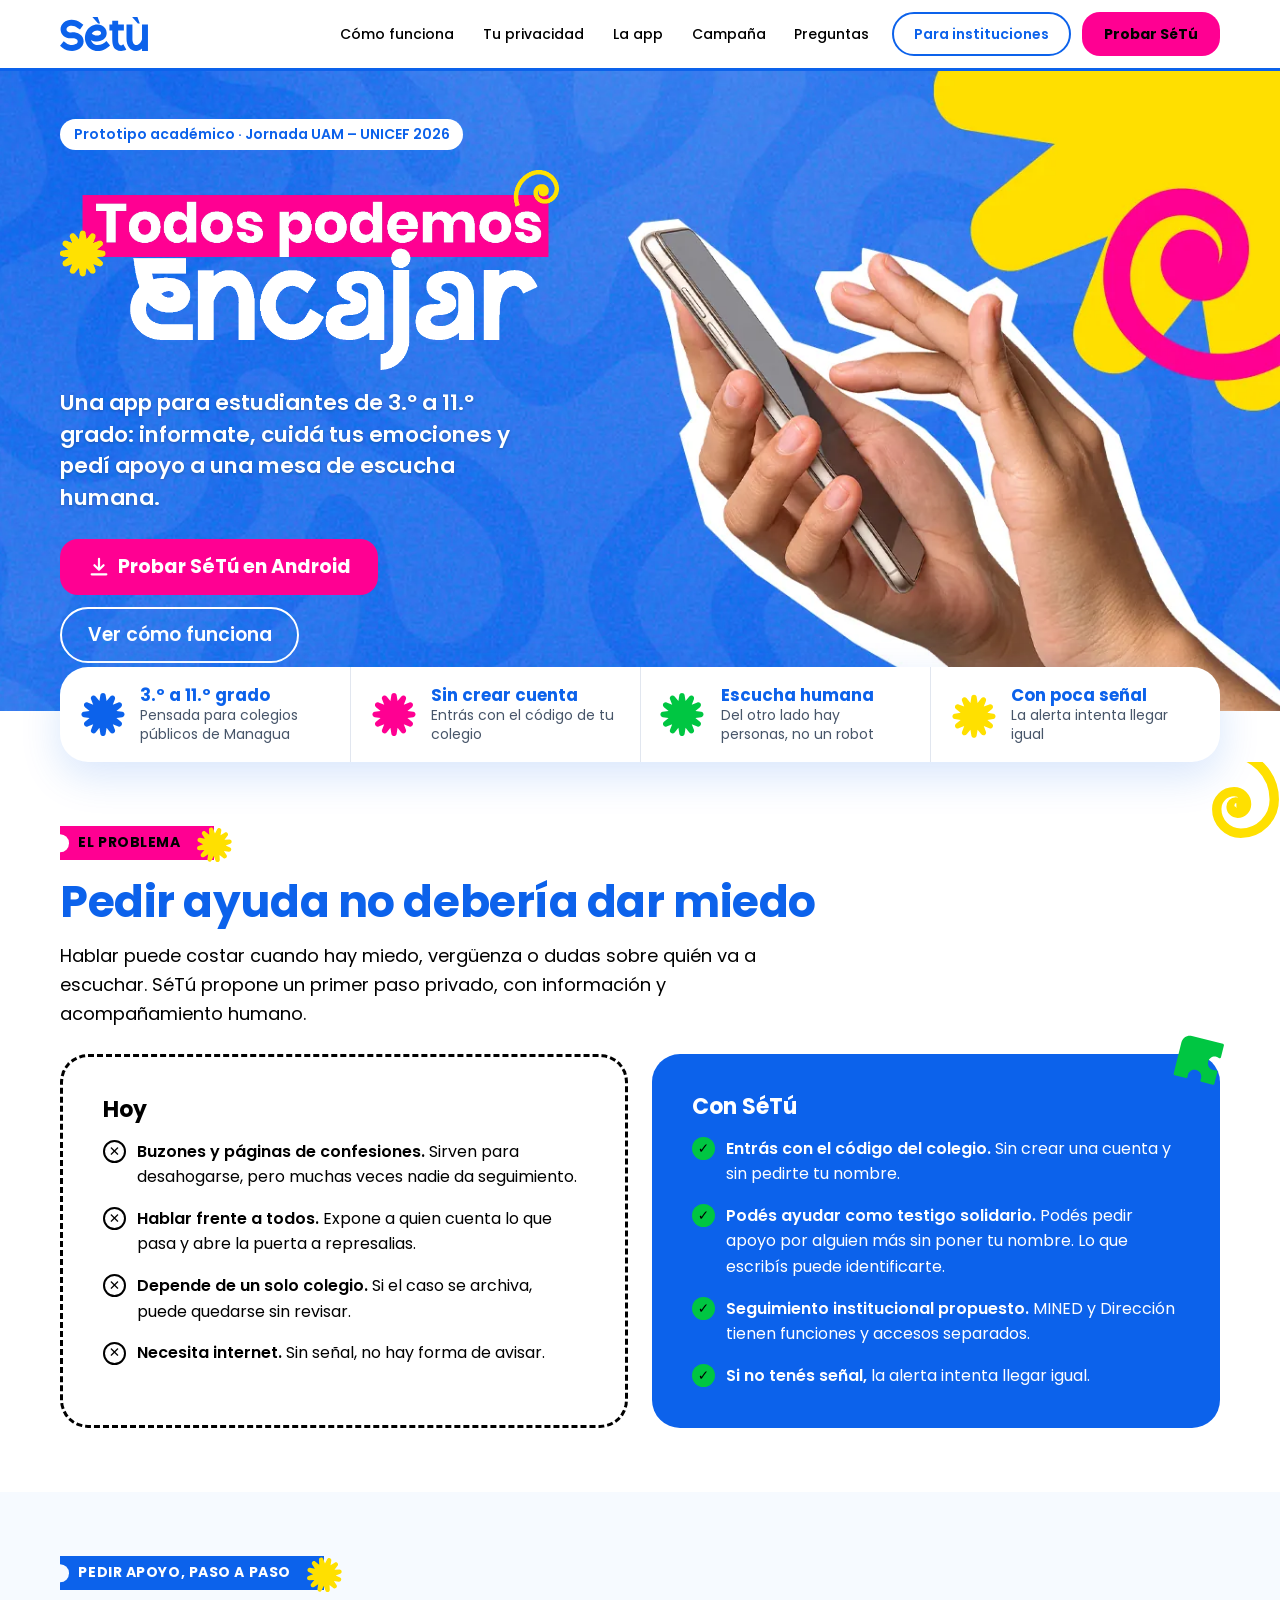
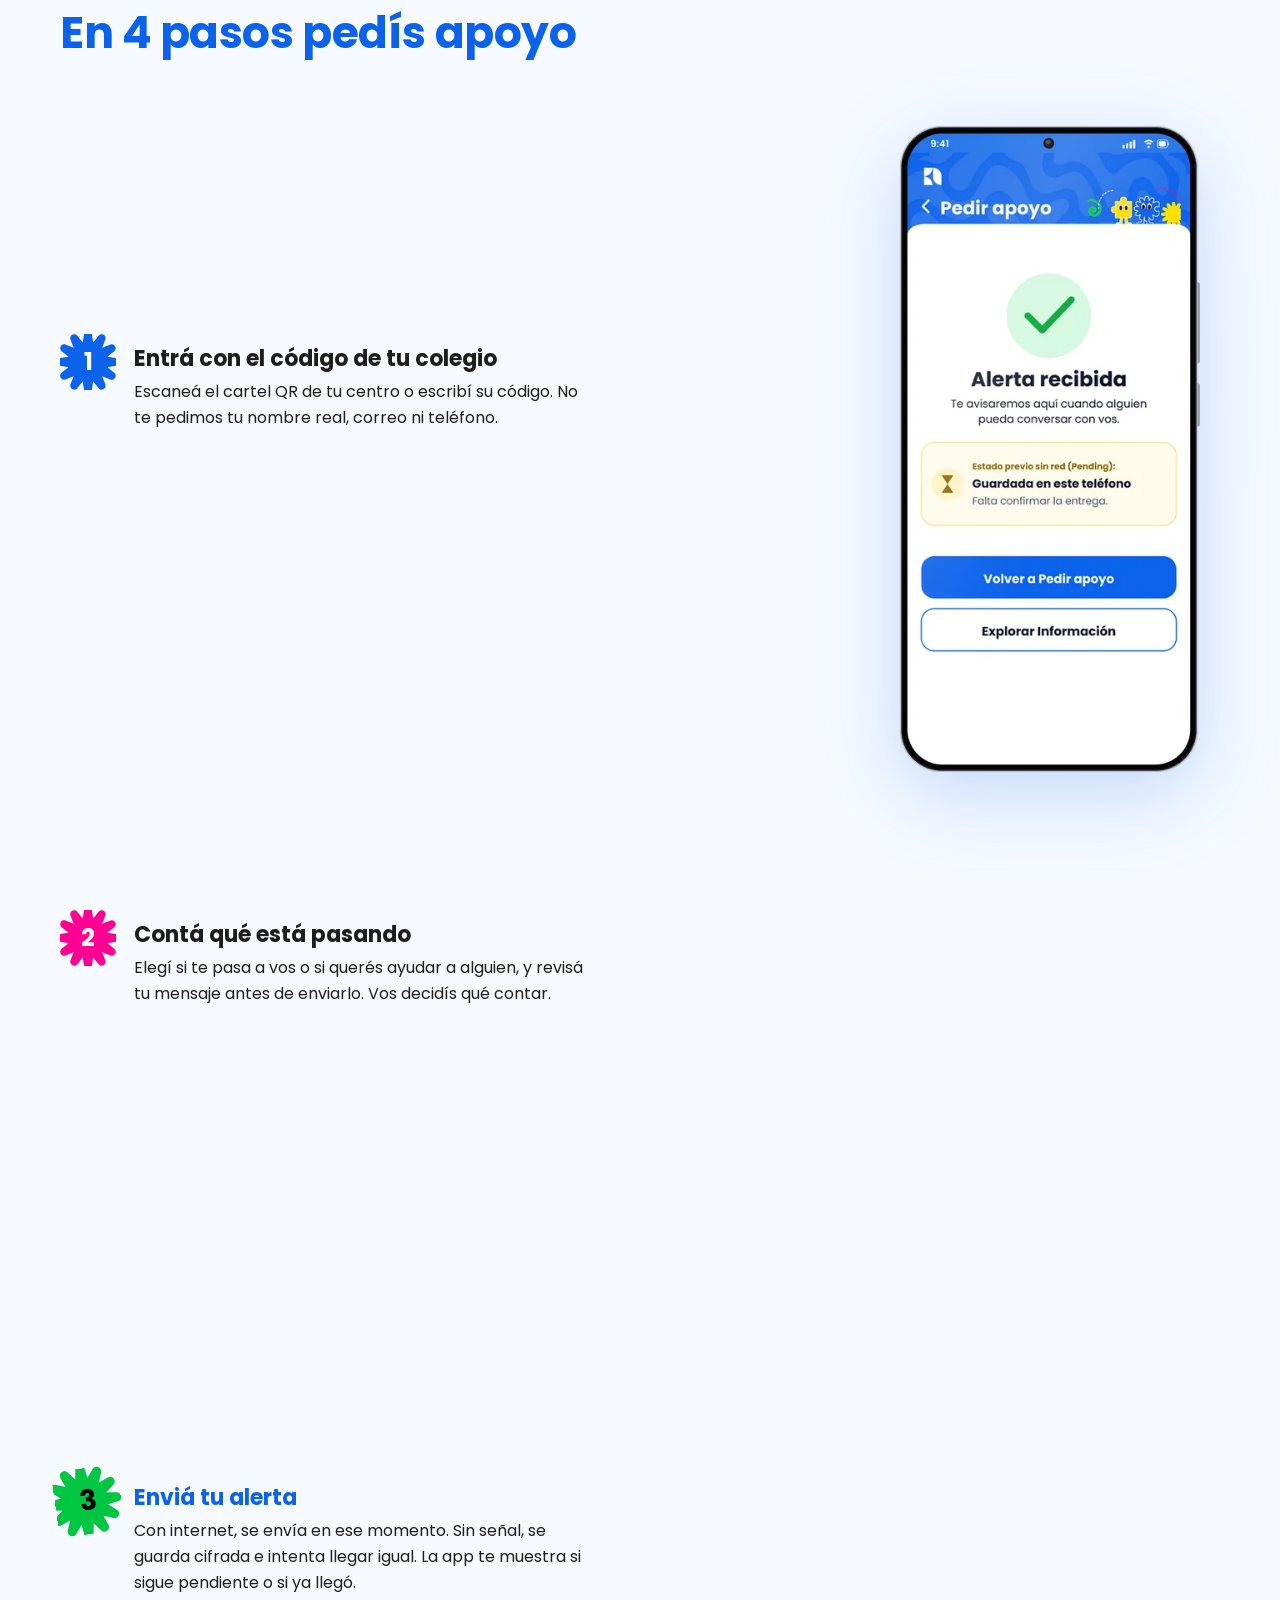
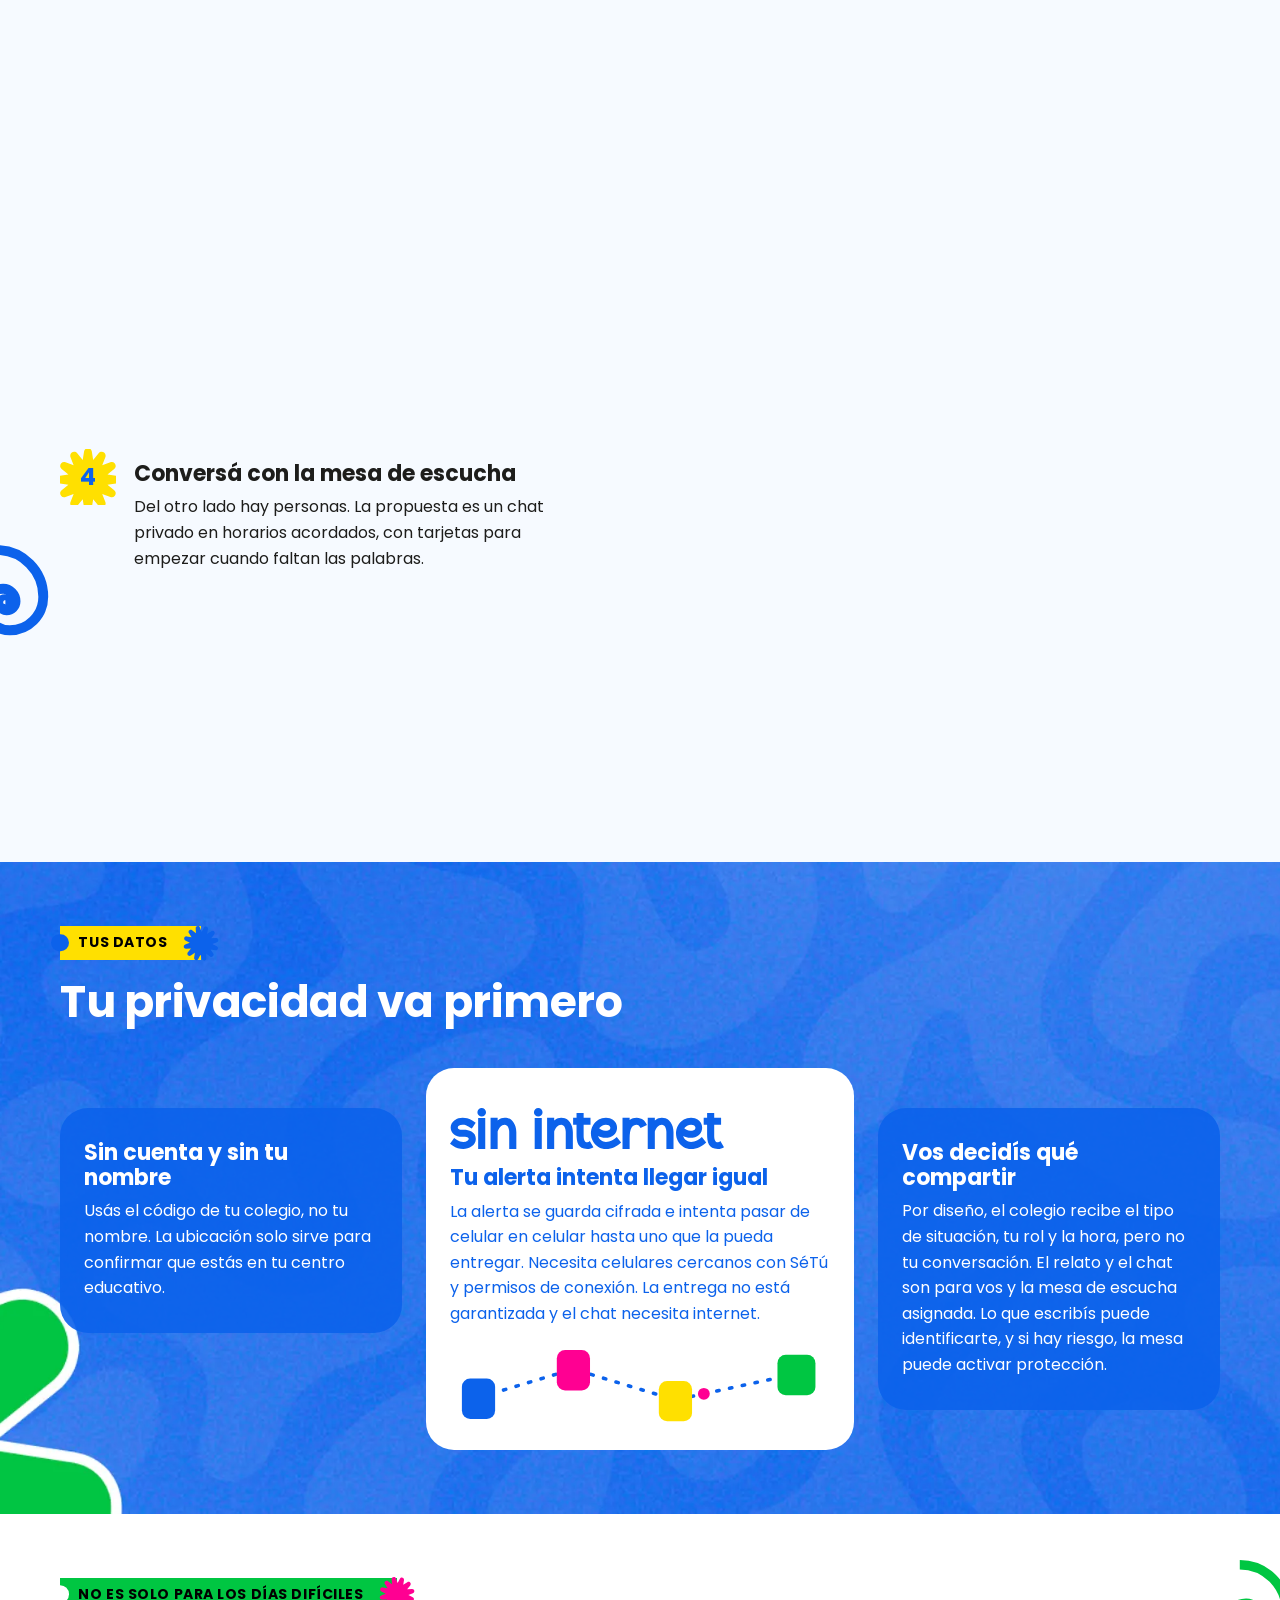
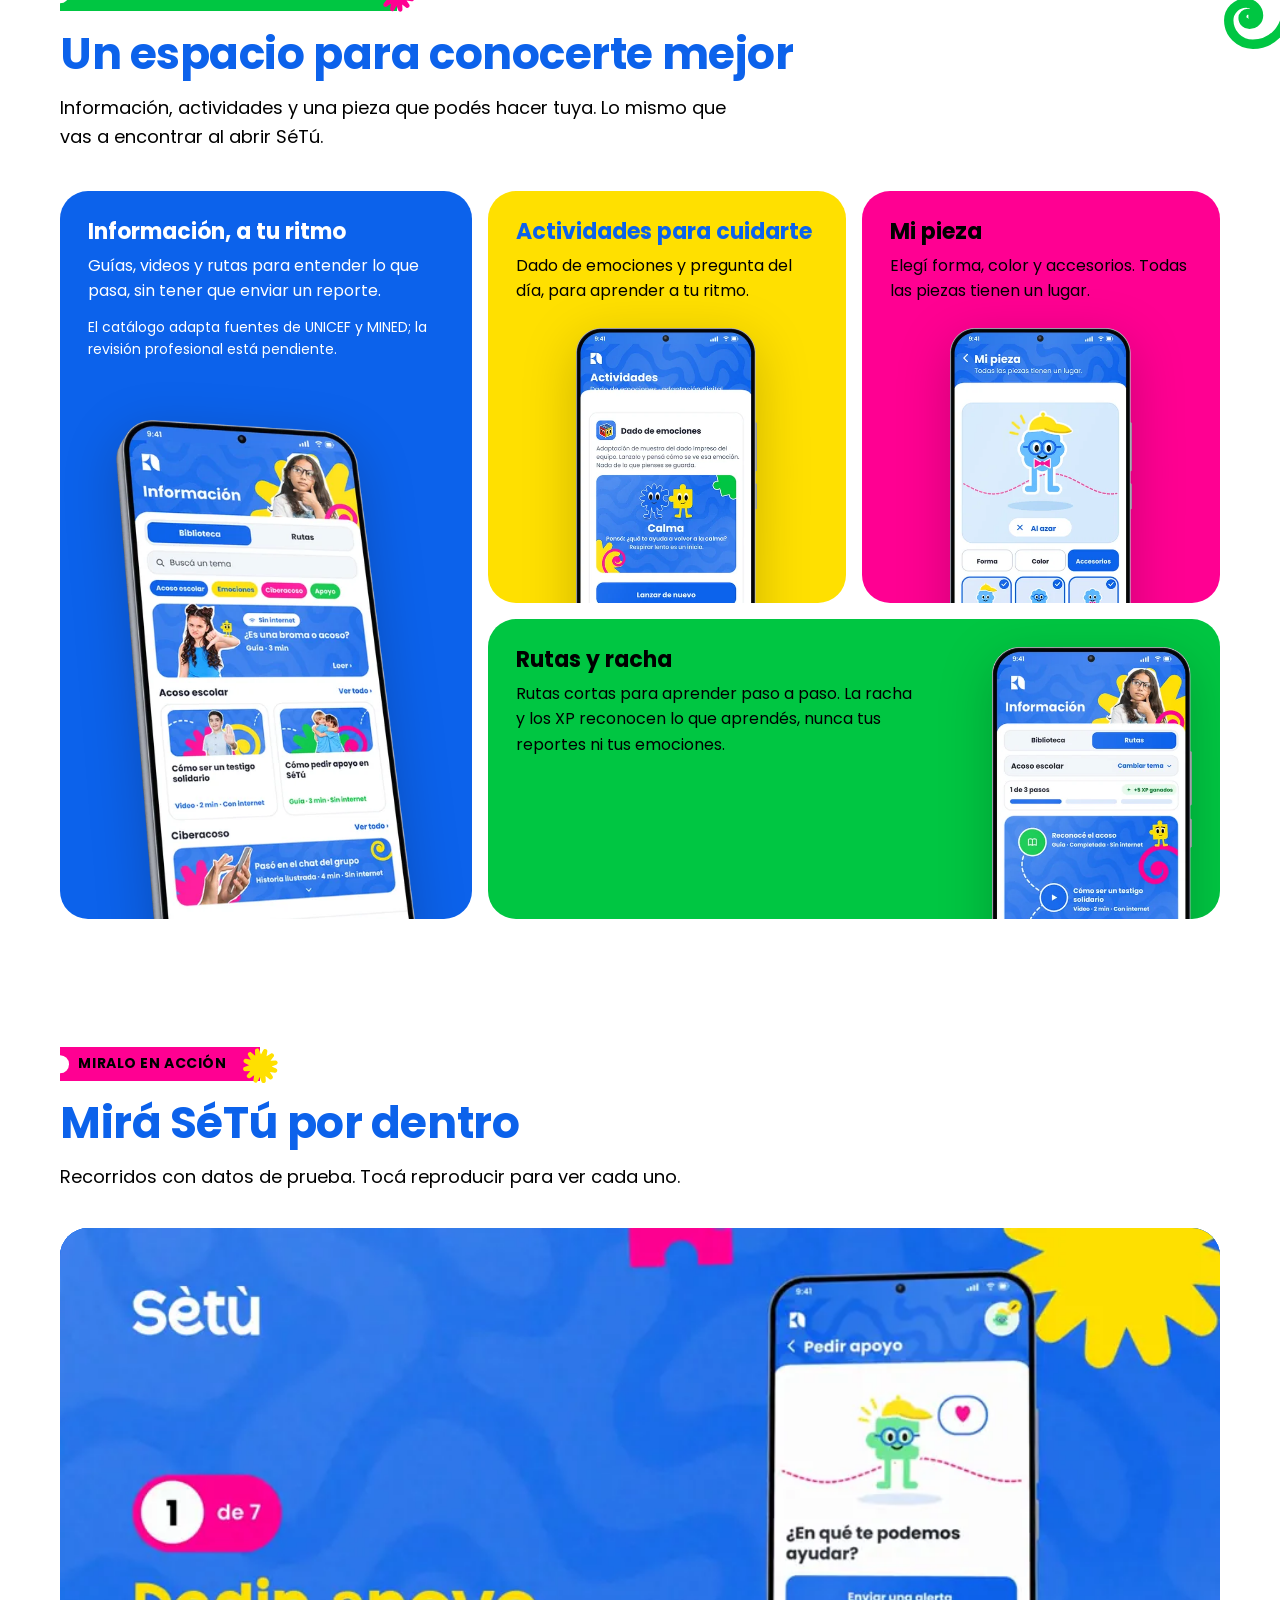
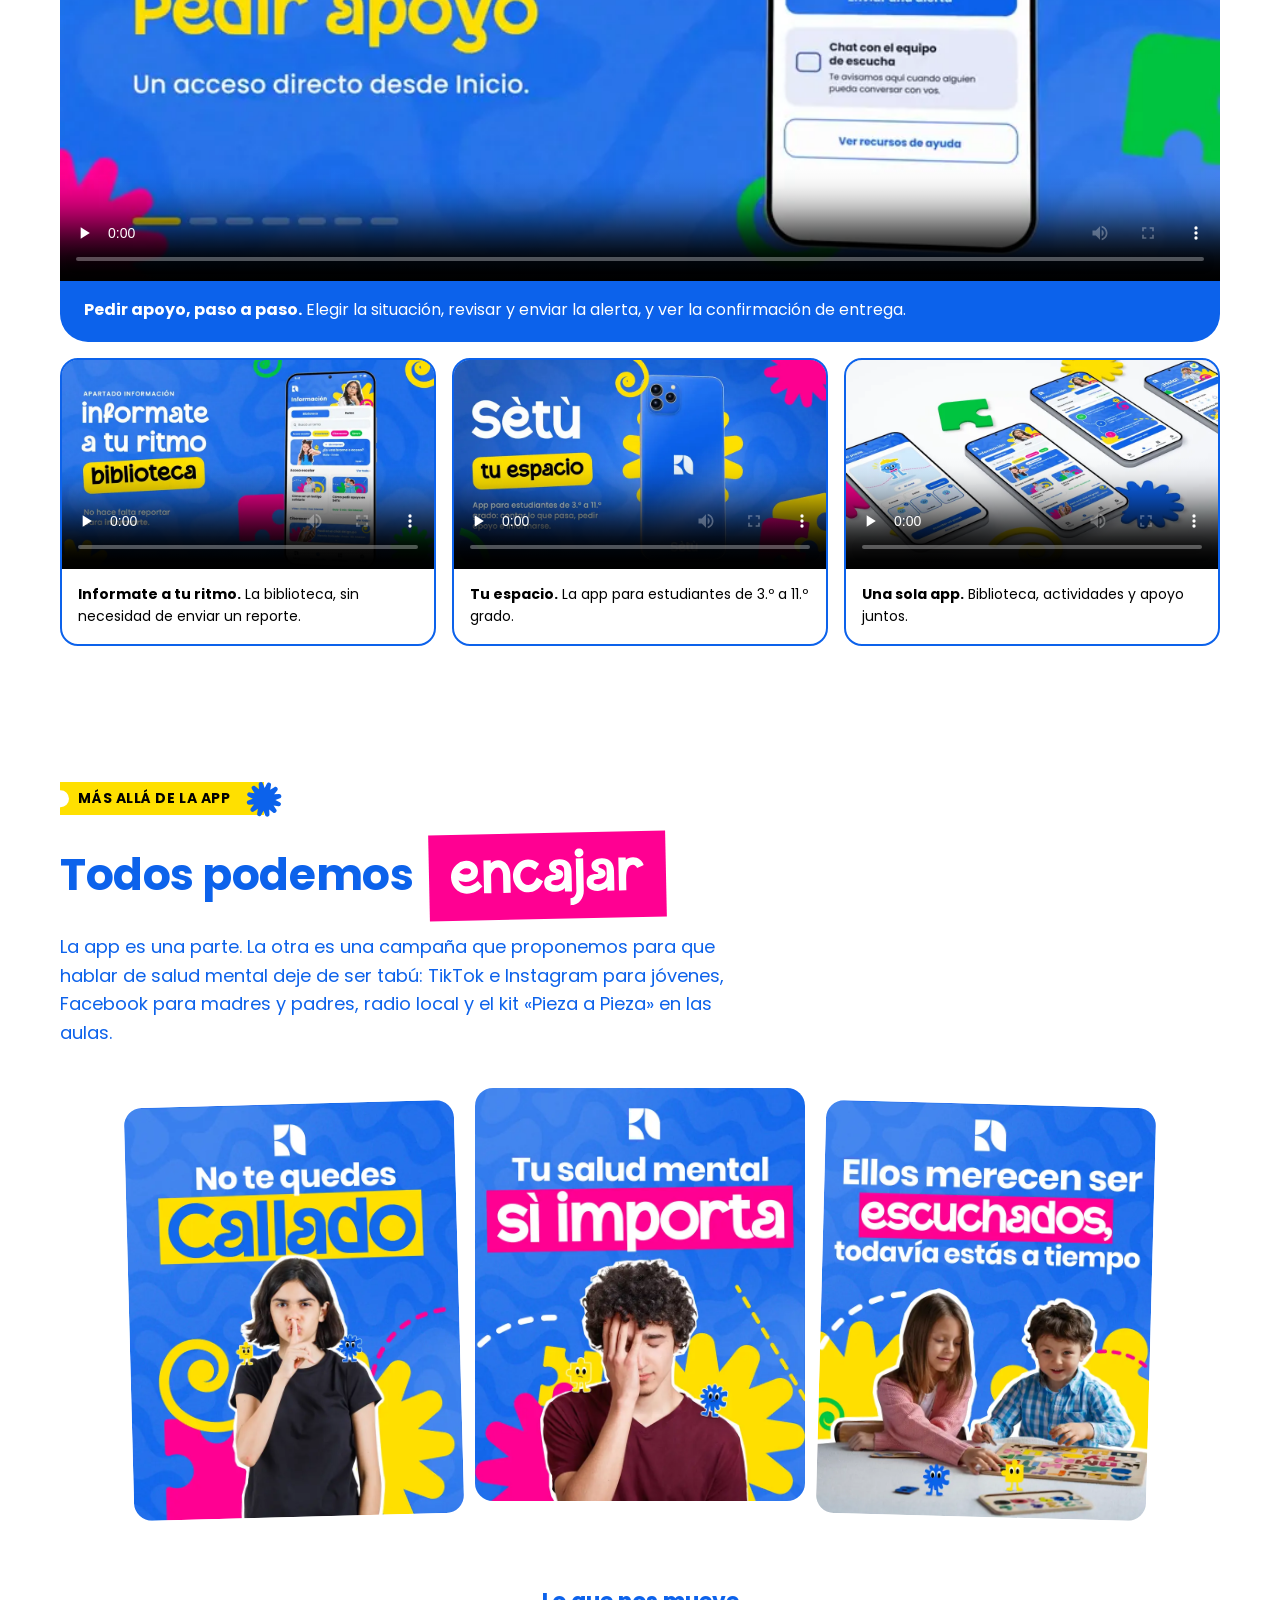
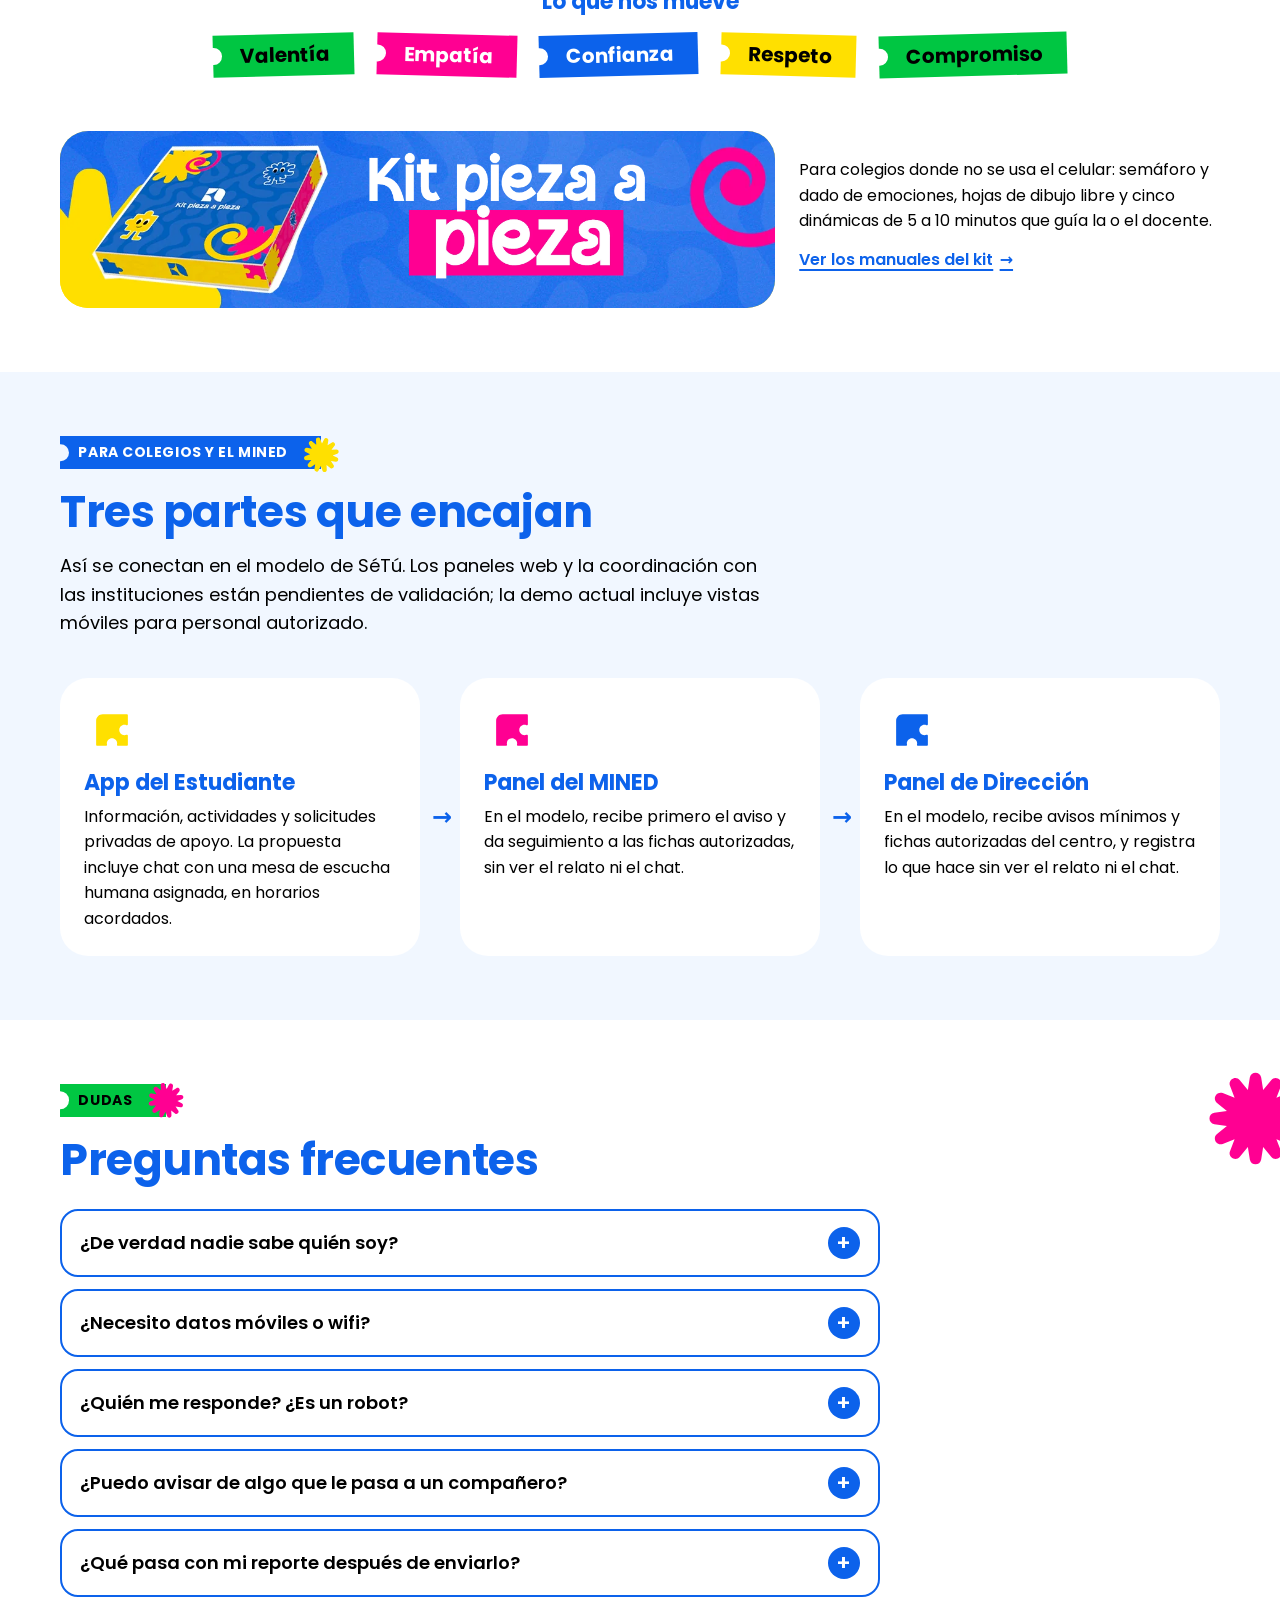
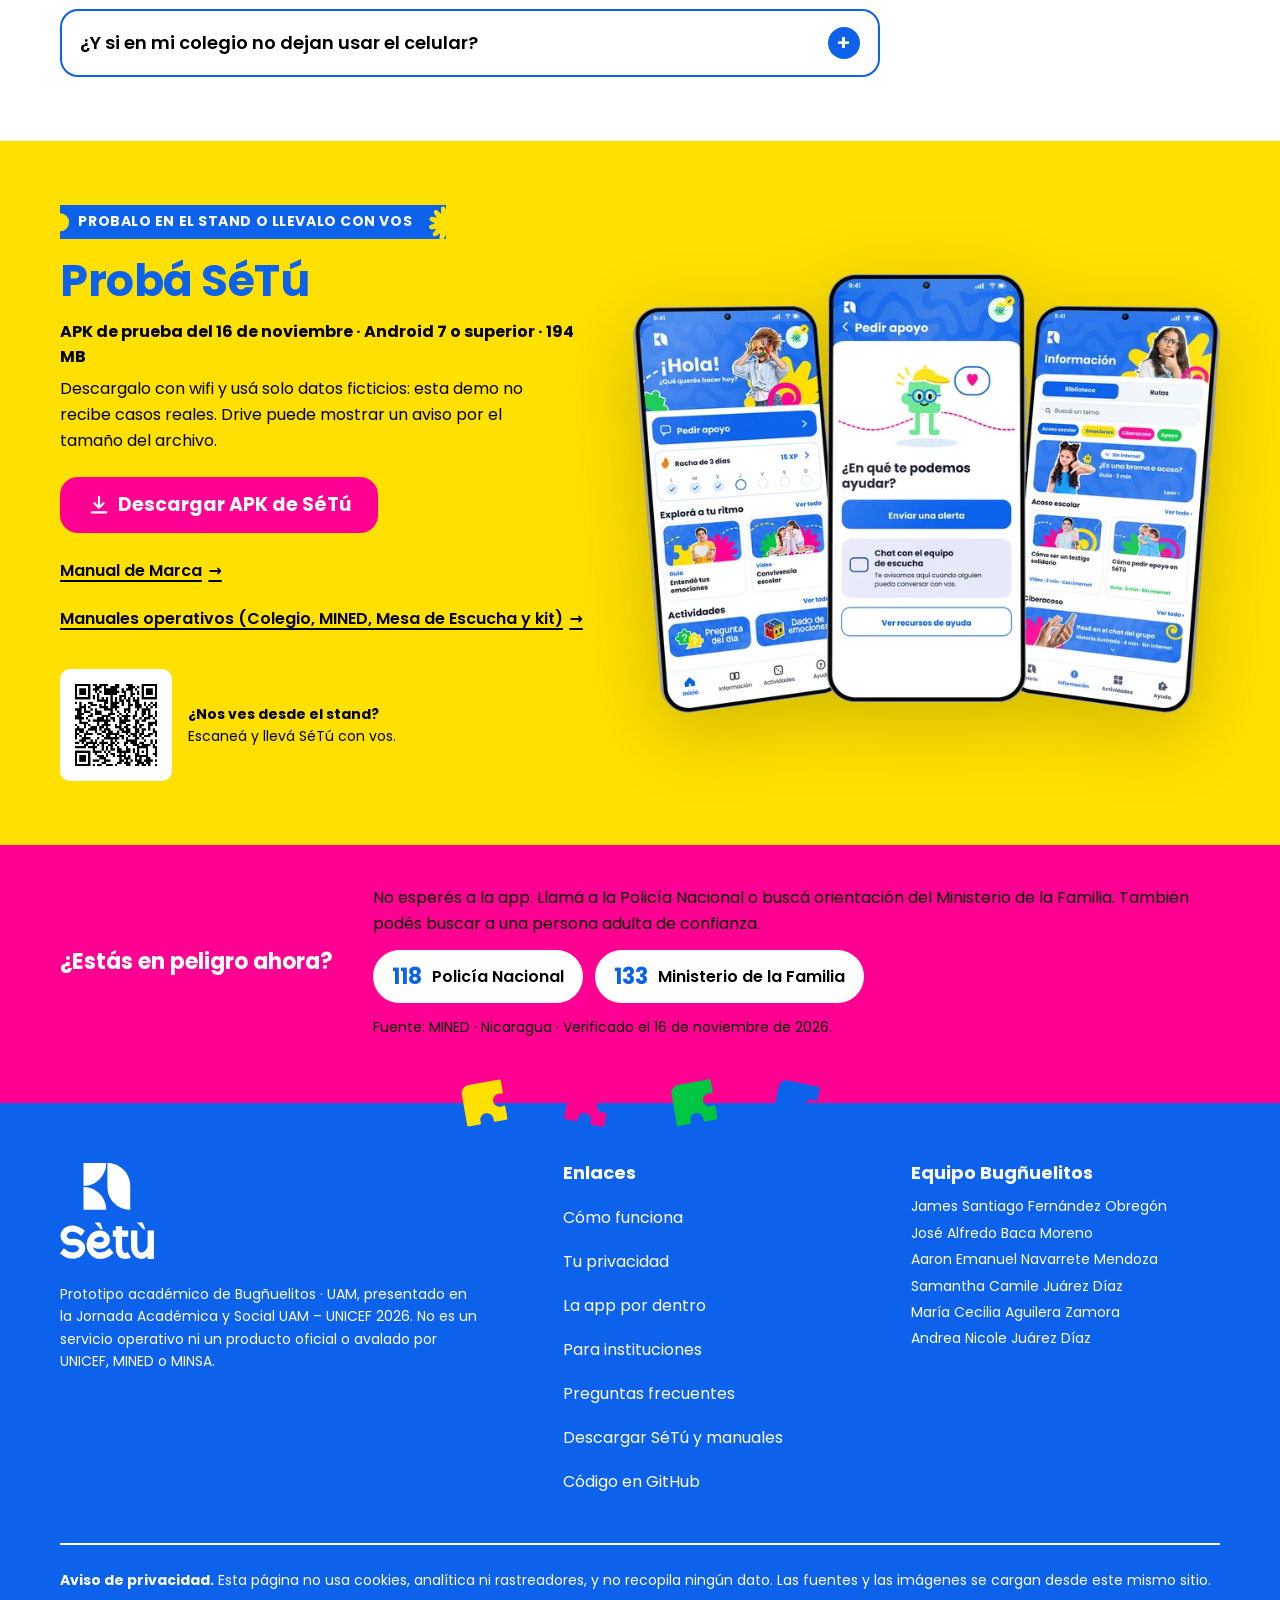
==== commit e36f31c1: "feat(landing): fases 1–3 de la auditoría con los mockups del equipo Estructura nueva: portada → dato" ====
--- a/landing/index.html
+++ b/landing/index.html
@@ -4,27 +4,32 @@
   <meta charset="utf-8">
   <meta name="viewport" content="width=device-width, initial-scale=1, viewport-fit=cover">
   <title>SéTú · Todos podemos encajar</title>
-  <meta name="description" content="SéTú: información, actividades y una propuesta de escucha humana para estudiantes de 3.º a 11.º grado. Prototipo académico de Bugñuelitos · UAM 2026.">
+  <meta name="description" content="SéTú: información, actividades y una propuesta de escucha humana para estudiantes de 3.º a 11.º grado. Prototipo académico · UAM 2026.">
   <meta name="theme-color" content="#0C62EB">
-  <meta property="og:title" content="SéTú: todos podemos encajar">
-  <meta property="og:description" content="Explorá, aprendé y conocé cómo pedir apoyo. Prototipo académico de Bugñuelitos · UAM 2026. APK y manuales disponibles.">
-  <meta property="og:image" content="https://jabaca67.github.io/Setu-Unicef-Bugnuelitos-UAM/assets/demo/inicio.webp">
   <link rel="canonical" href="https://jabaca67.github.io/Setu-Unicef-Bugnuelitos-UAM/">
-  <meta property="og:url" content="https://jabaca67.github.io/Setu-Unicef-Bugnuelitos-UAM/">
   <meta property="og:type" content="website">
   <meta property="og:site_name" content="SéTú">
-  <meta property="og:image:alt" content="Inicio del prototipo de SéTú con racha educativa, Información y Actividades">
+  <meta property="og:locale" content="es_NI">
+  <meta property="og:url" content="https://jabaca67.github.io/Setu-Unicef-Bugnuelitos-UAM/">
+  <meta property="og:title" content="SéTú: todos podemos encajar">
+  <meta property="og:description" content="Explorá, aprendé y conocé cómo pedir apoyo. Prototipo académico de Bugñuelitos · UAM 2026.">
+  <meta property="og:image" content="https://jabaca67.github.io/Setu-Unicef-Bugnuelitos-UAM/assets/brand/og-setu.jpg">
+  <meta property="og:image:type" content="image/jpeg">
+  <meta property="og:image:width" content="1200">
+  <meta property="og:image:height" content="630">
+  <meta property="og:image:alt" content="Tres pantallas de la app SéTú: Mi pieza, Actividades y Alerta recibida">
   <meta name="twitter:card" content="summary_large_image">
   <meta name="twitter:title" content="SéTú · Todos podemos encajar">
-  <meta name="twitter:description" content="Explorá el prototipo Android y los manuales de SéTú, proyecto académico de Bugñuelitos · UAM 2026.">
-  <meta name="twitter:image" content="https://jabaca67.github.io/Setu-Unicef-Bugnuelitos-UAM/assets/demo/inicio.webp">
-  <meta property="og:locale" content="es_NI">
+  <meta name="twitter:description" content="Explorá el prototipo Android de SéTú, proyecto académico de Bugñuelitos · UAM 2026.">
+  <meta name="twitter:image" content="https://jabaca67.github.io/Setu-Unicef-Bugnuelitos-UAM/assets/brand/og-setu.jpg">
   <link rel="icon" type="image/svg+xml" href="assets/brand/setu-isotipo-azul.svg">
+  <link rel="apple-touch-icon" href="assets/brand/apple-touch-icon.png">
   <link rel="preload" href="assets/fonts/poppins-bold.woff2" as="font" type="font/woff2" crossorigin>
   <link rel="preload" href="assets/fonts/poppins-regular.woff2" as="font" type="font/woff2" crossorigin>
   <link rel="preload" href="assets/landing/hero-movil.webp" as="image" media="(max-width: 1023px)" fetchpriority="high">
   <link rel="preload" href="assets/landing/hero-fondo.webp" as="image" media="(min-width: 1024px)" fetchpriority="high">
   <link rel="stylesheet" href="css/styles.css">
+  <script>document.documentElement.classList.add('js');</script>
 </head>
 <body>
   <a class="skip" href="#contenido">Saltar al contenido</a>
@@ -41,10 +46,11 @@
       <nav class="nav__menu" id="menu" aria-label="Principal">
         <a href="#como-funciona">Cómo funciona</a>
         <a href="#privacidad">Tu privacidad</a>
+        <a href="#explorar">La app</a>
         <a href="#campana">Campaña</a>
         <a href="#preguntas">Preguntas</a>
         <a class="btn btn--ghost" href="#instituciones">Para instituciones</a>
-        <a class="btn btn--primary" href="#descargar">Probar SéTú</a>
+        <a class="btn btn--magenta" href="#descargar">Probar SéTú</a>
       </nav>
     </div>
   </header>
@@ -71,58 +77,28 @@
       </div>
     </section>
 
-    <!-- EXPLORÁ -->
-    <section class="explore" id="explorar" aria-labelledby="explore-title">
-      <div class="wrap">
-        <p class="eyebrow">No es solo para los días difíciles</p>
-        <h2 class="h2" id="explore-title">Un espacio para conocerte mejor</h2>
-        <p class="lead">Información, actividades y una pieza que podés hacer tuya. Lo mismo que vas a encontrar al abrir SéTú.</p>
-
-        <div class="explore__grid">
-          <div class="explore__app">
-            <article class="kit-card">
-              <img src="assets/landing/kit-guia-emociones.webp" width="560" height="294" alt="Niña hace un corazón con las manos entre piezas de colores" loading="lazy">
-              <p class="kit-card__label">Guía · Tema: Emociones</p>
-              <h3>Entendé tus emociones</h3>
-            </article>
-            <article class="kit-card">
-              <img src="assets/landing/kit-video-convivencia.webp" width="560" height="294" alt="Dos niñas conversan sentadas entre piezas de colores" loading="lazy">
-              <p class="kit-card__label">Video · Tema: Convivencia</p>
-              <h3>Convivencia escolar</h3>
-            </article>
-            <img class="explore__btn" src="assets/landing/boton-pregunta-del-dia.webp" width="594" height="170" alt="Pregunta del día" loading="lazy">
-            <img class="explore__btn" src="assets/landing/boton-dado-emociones.webp" width="594" height="170" alt="Dado de emociones" loading="lazy">
-          </div>
-
-          <article class="pieza">
-            <h3>Mi pieza</h3>
-            <p class="pieza__text">Todas las piezas<br>tienen un lugar.</p>
-            <img class="pieza__art" src="assets/landing/mi-pieza.svg" width="124" height="164" alt="" aria-hidden="true">
-            <p class="pieza__label">Forma · Color · Accesorios</p>
-            <div class="racha" role="img" aria-label="Ejemplo de racha semanal: 3 días seguidos, 15 XP">
-              <div class="racha__top">
-                <img src="assets/landing/racha-fuego.svg" width="18" height="28" alt="" aria-hidden="true">
-                <strong>Racha de 3 días</strong>
-                <span class="racha__xp">15 XP</span>
-                <img src="assets/landing/racha-flecha.svg" width="11" height="17" alt="" aria-hidden="true">
-              </div>
-              <ol class="racha__days" aria-hidden="true">
-                <li class="is-done">L</li><li class="is-done">M</li><li class="is-done">X</li><li class="is-today">J</li><li>V</li><li>S</li><li>D</li>
-              </ol>
-            </div>
-          </article>
-        </div>
+    <!-- DATOS CLAVE -->
+    <section class="facts" aria-label="SéTú en cuatro ideas">
+      <div class="wrap">
+        <ul class="facts__list">
+          <li class="fact"><img src="assets/elements/elemento-11-flor-azul.svg" width="44" height="44" alt="" aria-hidden="true"><div><strong>3.º a 11.º grado</strong><span>Pensada para colegios públicos de Managua</span></div></li>
+          <li class="fact"><img src="assets/elements/elemento-13-flor-rosa.svg" width="44" height="44" alt="" aria-hidden="true"><div><strong>Sin crear cuenta</strong><span>Entrás con el código de tu colegio</span></div></li>
+          <li class="fact"><img src="assets/elements/elemento-10-flor-verde.svg" width="44" height="44" alt="" aria-hidden="true"><div><strong>Escucha humana</strong><span>Del otro lado hay personas, no un robot</span></div></li>
+          <li class="fact"><img src="assets/elements/elemento-12-flor-amarilla.svg" width="44" height="44" alt="" aria-hidden="true"><div><strong>Con poca señal</strong><span>La alerta intenta llegar igual</span></div></li>
+        </ul>
       </div>
     </section>
 
     <!-- PROBLEMA VS SOLUCIÓN -->
     <section class="compare" aria-labelledby="compare-title">
-      <div class="wrap">
-        <h2 id="compare-title" class="h2">Pedir ayuda no debería dar miedo</h2>
-        <p class="lead">Hablar puede costar cuando hay miedo, vergüenza o dudas sobre quién va a escuchar. SéTú propone un primer paso privado, con información y acompañamiento humano.</p>
+      <img class="deco deco--compare" src="assets/elements/elemento-15-espiral-amarillo.svg" alt="" aria-hidden="true">
+      <div class="wrap">
+        <p class="ribbon ribbon--magenta">El problema</p>
+        <h2 id="compare-title" class="h2" data-reveal>Pedir ayuda no debería dar miedo</h2>
+        <p class="lead" data-reveal>Hablar puede costar cuando hay miedo, vergüenza o dudas sobre quién va a escuchar. SéTú propone un primer paso privado, con información y acompañamiento humano.</p>
 
         <div class="compare__grid">
-          <article class="compare__col compare__col--before">
+          <article class="compare__col compare__col--before" data-reveal>
             <h3>Hoy</h3>
             <ul class="checks checks--no">
               <li><strong>Buzones y páginas de confesiones.</strong> Sirven para desahogarse, pero muchas veces nadie da seguimiento.</li>
@@ -131,14 +107,14 @@
               <li><strong>Necesita internet.</strong> Sin señal, no hay forma de avisar.</li>
             </ul>
           </article>
-          <article class="compare__col compare__col--after">
+          <article class="compare__col compare__col--after" data-reveal>
             <img class="compare__pieza" src="assets/elements/elemento-04-pieza-verde.svg" width="74" height="62" alt="" aria-hidden="true">
             <h3>Con SéTú</h3>
             <ul class="checks checks--yes">
               <li><strong>Entrás con el código del colegio.</strong> Sin crear una cuenta y sin pedirte tu nombre.</li>
               <li><strong>Podés ayudar como testigo solidario.</strong> Podés pedir apoyo por alguien más sin poner tu nombre. Lo que escribís puede identificarte.</li>
               <li><strong>Seguimiento institucional propuesto.</strong> MINED y Dirección tienen funciones y accesos separados.</li>
-              <li><strong>Si no tenés señal.</strong> La alerta va cifrada e intenta llegar pasando de celular en celular.</li>
+              <li><strong>Si no tenés señal,</strong> la alerta intenta llegar igual.</li>
             </ul>
           </article>
         </div>
@@ -147,63 +123,82 @@
 
     <!-- CÓMO FUNCIONA -->
     <section class="steps" id="como-funciona" aria-labelledby="steps-title">
-      <div class="wrap steps__inner">
-        <div class="steps__copy">
-          <p class="eyebrow">Pedir apoyo, paso a paso</p>
-          <h2 id="steps-title" class="h2">Así funciona</h2>
-          <ol class="steps__list">
-            <li class="step">
-              <span class="step__num">01</span>
-              <h3>Recibí el código de tu colegio</h3>
-              <p>Escaneá el cartel QR de tu centro o escribí su código. Confirmá el colegio antes de seguir; no te pedimos tu nombre real, correo ni teléfono.</p>
+      <img class="deco deco--steps" src="assets/elements/elemento-16-espiral-azul.svg" alt="" aria-hidden="true">
+      <div class="wrap">
+        <p class="ribbon ribbon--blue">Pedir apoyo, paso a paso</p>
+        <h2 id="steps-title" class="h2" data-reveal>En 4 pasos pedís apoyo</h2>
+        <div class="steps__inner">
+          <ol class="steps__list" tabindex="0" aria-label="Los 4 pasos; en celular deslizá para ver cada uno">
+            <li class="step" data-step="0">
+              <span class="step__num" aria-hidden="true">1</span>
+              <div class="step__text">
+                <h3>Entrá con el código de tu colegio</h3>
+                <p>Escaneá el cartel QR de tu centro o escribí su código. No te pedimos tu nombre real, correo ni teléfono.</p>
+              </div>
+              <img class="step__phone" src="assets/app/tel-inicio-360.webp" srcset="assets/app/tel-inicio-360.webp 360w, assets/app/tel-inicio-720.webp 720w" sizes="220px" width="360" height="775" loading="lazy" alt="Pantalla de inicio de SéTú con el botón «Pedir apoyo», la racha de la semana y actividades.">
             </li>
-            <li class="step">
-              <span class="step__num">02</span>
-              <h3>Si no hay señal, intentamos que llegue igual</h3>
-              <p>Con señal, la alerta se envía por internet. Sin señal, se guarda cifrada e intenta pasar de celular en celular hasta uno que la pueda entregar. La entrega no está garantizada y el chat necesita internet.</p>
+            <li class="step" data-step="1">
+              <span class="step__num" aria-hidden="true">2</span>
+              <div class="step__text">
+                <h3>Contá qué está pasando</h3>
+                <p>Elegí si te pasa a vos o si querés ayudar a alguien, y revisá tu mensaje antes de enviarlo. Vos decidís qué contar.</p>
+              </div>
+              <img class="step__phone" src="assets/app/tel-apoyo-360.webp" srcset="assets/app/tel-apoyo-360.webp 360w, assets/app/tel-apoyo-720.webp 720w" sizes="220px" width="360" height="775" loading="lazy" alt="Pantalla «Pedir apoyo»: ¿En qué te podemos ayudar? con las opciones enviar una alerta o chatear con el equipo de escucha.">
             </li>
-            <li class="step">
-              <span class="step__num">03</span>
-              <h3>Pedí apoyo y decidí qué contar</h3>
-              <p>Elegí si te está pasando a vos o si querés ayudar a alguien. La propuesta es una mesa de escucha humana en horarios acordados, y unas tarjetas te ayudan a empezar cuando faltan las palabras.</p>
+            <li class="step" data-step="2">
+              <span class="step__num" aria-hidden="true">3</span>
+              <div class="step__text">
+                <h3>Enviá tu alerta</h3>
+                <p>Con internet, se envía en ese momento. Sin señal, se guarda cifrada e intenta llegar igual. La app te muestra si sigue pendiente o si ya llegó.</p>
+              </div>
+              <img class="step__phone" src="assets/app/tel-recibida-360.webp" srcset="assets/app/tel-recibida-360.webp 360w, assets/app/tel-recibida-720.webp 720w" sizes="220px" width="360" height="775" loading="lazy" alt="Pantalla «Alerta recibida» con la confirmación de entrega.">
+            </li>
+            <li class="step" data-step="3">
+              <span class="step__num" aria-hidden="true">4</span>
+              <div class="step__text">
+                <h3>Conversá con la mesa de escucha</h3>
+                <p>Del otro lado hay personas. La propuesta es un chat privado en horarios acordados, con tarjetas para empezar cuando faltan las palabras.</p>
+              </div>
+              <img class="step__phone" src="assets/app/tel-chat-360.webp" srcset="assets/app/tel-chat-360.webp 360w, assets/app/tel-chat-720.webp 720w" sizes="220px" width="360" height="775" loading="lazy" alt="Pantalla «Equipo de escucha», chat privado con ideas para empezar como «No sé por dónde empezar».">
             </li>
           </ol>
-        </div>
-        <div class="steps__phones">
-          <figure>
-            <img src="assets/landing/mockup-alerta.webp" width="603" height="1357" loading="lazy" alt="Pantalla «Enviar una alerta», paso 1 de 3: ¿Qué está pasando? con opciones como acoso físico, acoso verbal, ciberacoso y necesito hablar.">
-            <figcaption>Contá qué está pasando</figcaption>
-          </figure>
-          <figure>
-            <img src="assets/landing/mockup-chat.webp" width="603" height="1357" loading="lazy" alt="Pantalla «Equipo de escucha», chat privado con ideas para empezar como «No sé por dónde empezar».">
-            <figcaption>Conversá con el equipo</figcaption>
-          </figure>
-        </div>
-      </div>
-    </section>
-
-    <!-- PILARES -->
+          <p class="carousel-hint" aria-hidden="true">Deslizá para ver los 4 pasos →</p>
+          <div class="steps__device" aria-hidden="true">
+            <img class="is-active" src="assets/app/tel-inicio-360.webp" srcset="assets/app/tel-inicio-360.webp 360w, assets/app/tel-inicio-720.webp 720w" sizes="300px" width="360" height="775" loading="lazy" alt="">
+            <img src="assets/app/tel-apoyo-360.webp" srcset="assets/app/tel-apoyo-360.webp 360w, assets/app/tel-apoyo-720.webp 720w" sizes="300px" width="360" height="775" loading="lazy" alt="">
+            <img src="assets/app/tel-recibida-360.webp" srcset="assets/app/tel-recibida-360.webp 360w, assets/app/tel-recibida-720.webp 720w" sizes="300px" width="360" height="775" loading="lazy" alt="">
+            <img src="assets/app/tel-chat-360.webp" srcset="assets/app/tel-chat-360.webp 360w, assets/app/tel-chat-720.webp 720w" sizes="300px" width="360" height="775" loading="lazy" alt="">
+          </div>
+        </div>
+      </div>
+    </section>
+
+    <!-- PRIVACIDAD -->
     <section class="pillars" id="privacidad" aria-labelledby="pillars-title">
       <div class="wrap">
-        <h2 id="pillars-title" class="h2 h2--light">Tu privacidad va primero</h2>
+        <p class="ribbon ribbon--yellow">Tus datos</p>
+        <h2 id="pillars-title" class="h2 h2--light" data-reveal>Tu privacidad va primero</h2>
         <div class="pillars__grid">
-          <article class="pillar">
+          <article class="pillar" data-reveal>
             <h3>Sin cuenta y sin tu nombre</h3>
             <p>Usás el código de tu colegio, no tu nombre. La ubicación solo sirve para confirmar que estás en tu centro educativo.</p>
           </article>
-          <article class="pillar pillar--mesh">
+          <article class="pillar pillar--mesh" data-reveal>
             <img class="pillar__clay" src="assets/landing/sin-internet.svg" width="274" height="42" alt="Sin internet">
             <h3>Tu alerta intenta llegar igual</h3>
             <p>La alerta se guarda cifrada e intenta pasar de celular en celular hasta uno que la pueda entregar. Necesita celulares cercanos con SéTú y permisos de conexión. La entrega no está garantizada y el chat necesita internet.</p>
             <svg class="mesh-map" viewBox="0 0 320 70" role="img" aria-label="La alerta pasa de tu celular a otros dos celulares y llega al colegio">
-              <path d="M24 46 L104 22 L190 48 L292 26" fill="none" stroke="#0C62EB" stroke-width="3" stroke-dasharray="2 9" stroke-linecap="round"/>
+              <path id="mesh-ruta" d="M24 46 L104 22 L190 48 L292 26" fill="none" stroke="#0C62EB" stroke-width="3" stroke-dasharray="2 9" stroke-linecap="round"/>
               <rect x="10" y="30" width="28" height="34" rx="7" fill="#0C62EB"/>
               <rect x="90" y="6" width="28" height="34" rx="7" fill="#FF0092"/>
               <rect x="176" y="32" width="28" height="34" rx="7" fill="#FFE000"/>
               <rect x="276" y="10" width="32" height="34" rx="7" fill="#00C642"/>
+              <circle class="mesh-map__dot" r="6" fill="#FF0092" stroke="#FFFFFF" stroke-width="2">
+                <animateMotion dur="4s" repeatCount="indefinite"><mpath href="#mesh-ruta"/></animateMotion>
+              </circle>
             </svg>
           </article>
-          <article class="pillar">
+          <article class="pillar" data-reveal>
             <h3>Vos decidís qué compartir</h3>
             <p>Por diseño, el colegio recibe el tipo de situación, tu rol y la hora, pero no tu conversación. El relato y el chat son para vos y la mesa de escucha asignada. Lo que escribís puede identificarte, y si hay riesgo, la mesa puede activar protección.</p>
           </article>
@@ -211,51 +206,141 @@
       </div>
     </section>
 
-    <!-- CAMPAÑA -->
+    <!-- EXPLORÁ -->
+    <section class="explore" id="explorar" aria-labelledby="explore-title">
+      <img class="deco deco--explore" src="assets/elements/elemento-14-espiral-verde.svg" alt="" aria-hidden="true">
+      <div class="wrap">
+        <p class="ribbon ribbon--green">No es solo para los días difíciles</p>
+        <h2 class="h2" id="explore-title" data-reveal>Un espacio para conocerte mejor</h2>
+        <p class="lead" data-reveal>Información, actividades y una pieza que podés hacer tuya. Lo mismo que vas a encontrar al abrir SéTú.</p>
+
+        <div class="bento" role="region" tabindex="0" aria-label="Partes de la app; en celular deslizá para ver más">
+          <article class="tile tile--info" data-reveal>
+            <div class="tile__text">
+              <h3>Información, a tu ritmo</h3>
+              <p>Guías, videos y rutas para entender lo que pasa, sin tener que enviar un reporte.</p>
+              <p class="small">El catálogo adapta fuentes de UNICEF y MINED; la revisión profesional está pendiente.</p>
+            </div>
+            <img class="tile__phone" src="assets/app/inclinado-biblioteca-420.webp" srcset="assets/app/inclinado-biblioteca-420.webp 420w, assets/app/inclinado-biblioteca-840.webp 840w" sizes="(min-width: 900px) 320px, 70vw" width="420" height="788" loading="lazy" alt="Pantalla Información de SéTú con la biblioteca: guías sobre acoso escolar y ciberacoso.">
+          </article>
+          <article class="tile tile--act" data-reveal>
+            <div class="tile__text">
+              <h3>Actividades para cuidarte</h3>
+              <p>Dado de emociones y pregunta del día, para aprender a tu ritmo.</p>
+            </div>
+            <img class="tile__phone" src="assets/app/tel-dado-360.webp" srcset="assets/app/tel-dado-360.webp 360w, assets/app/tel-dado-720.webp 720w" sizes="(min-width: 900px) 220px, 55vw" width="360" height="775" loading="lazy" alt="Pantalla Actividades con el dado de emociones mostrando «Calma».">
+          </article>
+          <article class="tile tile--pieza" data-reveal>
+            <div class="tile__text">
+              <h3>Mi pieza</h3>
+              <p>Elegí forma, color y accesorios. Todas las piezas tienen un lugar.</p>
+            </div>
+            <img class="tile__phone" src="assets/app/tel-mipieza-360.webp" srcset="assets/app/tel-mipieza-360.webp 360w, assets/app/tel-mipieza-720.webp 720w" sizes="(min-width: 900px) 220px, 55vw" width="360" height="775" loading="lazy" alt="Pantalla Mi pieza para elegir forma, color y accesorios del personaje.">
+          </article>
+          <article class="tile tile--rutas" data-reveal>
+            <div class="tile__text">
+              <h3>Rutas y racha</h3>
+              <p>Rutas cortas para aprender paso a paso. La racha y los XP reconocen lo que aprendés, nunca tus reportes ni tus emociones.</p>
+            </div>
+            <img class="tile__phone" src="assets/app/tel-rutas-360.webp" srcset="assets/app/tel-rutas-360.webp 360w, assets/app/tel-rutas-720.webp 720w" sizes="(min-width: 900px) 220px, 55vw" width="360" height="775" loading="lazy" alt="Pantalla Rutas de Información con el progreso de una ruta sobre acoso escolar.">
+          </article>
+        </div>
+        <p class="carousel-hint" aria-hidden="true">Deslizá para ver más →</p>
+      </div>
+    </section>
+
+    <!-- VIDEOS -->
+    <section class="videos" id="videos" aria-labelledby="videos-title">
+      <div class="wrap">
+        <p class="ribbon ribbon--magenta">Miralo en acción</p>
+        <h2 class="h2" id="videos-title" data-reveal>Mirá SéTú por dentro</h2>
+        <p class="lead" data-reveal>Recorridos con datos de prueba. Tocá reproducir para ver cada uno.</p>
+        <figure class="video-feature" data-reveal>
+          <video controls playsinline preload="none" poster="assets/demo/flujo-alerta.webp" width="1280" height="720" aria-label="Recorrido del flujo de alerta">
+            <source src="assets/demo/flujo-alerta.mp4" type="video/mp4">
+            <a href="assets/demo/flujo-alerta.mp4">Ver el recorrido del flujo de alerta</a>
+          </video>
+          <figcaption><strong>Pedir apoyo, paso a paso.</strong> Elegir la situación, revisar y enviar la alerta, y ver la confirmación de entrega.</figcaption>
+        </figure>
+        <ul class="video-row" tabindex="0" aria-label="Más videos; en celular deslizá para ver más">
+          <li><figure class="video-card"><video controls playsinline preload="none" poster="assets/demo/informacion-app.webp" width="1280" height="720" aria-label="Información y biblioteca"><source src="assets/demo/informacion-app.mp4" type="video/mp4"><a href="assets/demo/informacion-app.mp4">Ver Información y biblioteca</a></video><figcaption><strong>Informate a tu ritmo.</strong> La biblioteca, sin necesidad de enviar un reporte.</figcaption></figure></li>
+          <li><figure class="video-card"><video controls playsinline preload="none" poster="assets/demo/giro-360.webp" width="1280" height="720" aria-label="SéTú, tu espacio"><source src="assets/demo/giro-360.mp4" type="video/mp4"><a href="assets/demo/giro-360.mp4">Ver SéTú, tu espacio</a></video><figcaption><strong>Tu espacio.</strong> La app para estudiantes de 3.º a 11.º grado.</figcaption></figure></li>
+          <li><figure class="video-card"><video controls playsinline preload="none" poster="assets/demo/paneo-app.webp" width="1280" height="720" aria-label="Las pantallas de SéTú"><source src="assets/demo/paneo-app.mp4" type="video/mp4"><a href="assets/demo/paneo-app.mp4">Ver las pantallas de SéTú</a></video><figcaption><strong>Una sola app.</strong> Biblioteca, actividades y apoyo juntos.</figcaption></figure></li>
+        </ul>
+      </div>
+    </section>
+
+    <!-- CAMPAÑA, VALORES Y KIT -->
     <section class="campaign" id="campana" aria-labelledby="campaign-title">
       <div class="wrap">
-        <h2 id="campaign-title" class="h2 campaign__title">
+        <p class="ribbon ribbon--yellow">Más allá de la app</p>
+        <h2 id="campaign-title" class="h2 campaign__title" data-reveal>
           Todos podemos
           <span class="tape tape--magenta"><img src="assets/landing/encajar.svg" width="193" height="57" alt="encajar"></span>
         </h2>
-        <p class="lead lead--blue">La app es una parte. La otra es una campaña que proponemos para que hablar de salud mental deje de ser tabú: TikTok e Instagram para jóvenes, Facebook para madres y padres, radio local y el kit «Pieza a Pieza» en las aulas.</p>
+        <p class="lead lead--blue" data-reveal>La app es una parte. La otra es una campaña que proponemos para que hablar de salud mental deje de ser tabú: TikTok e Instagram para jóvenes, Facebook para madres y padres, radio local y el kit «Pieza a Pieza» en las aulas.</p>
       </div>
       <ul class="campaign__strip" tabindex="0" aria-label="Artes de la campaña; deslizá para ver más">
         <li><img src="assets/campaign/redes-2.webp" width="720" height="900" loading="lazy" alt="Arte de campaña: una adolescente hace el gesto de silencio bajo el texto «No te quedes callado»."></li>
         <li><img src="assets/campaign/redes-1.webp" width="720" height="900" loading="lazy" alt="Arte de campaña: un joven se cubre el rostro con la mano bajo el texto «Tu salud mental sí importa»."></li>
         <li><img src="assets/campaign/redes-3.webp" width="720" height="900" loading="lazy" alt="Arte de campaña para familias: una niña y un niño arman un rompecabezas bajo el texto «Ellos merecen ser escuchados, todavía estás a tiempo»."></li>
       </ul>
+      <p class="campaign__hint" aria-hidden="true">Deslizá para ver más →</p>
+      <div class="wrap">
+        <div class="values" data-reveal>
+          <h3 class="values__title">Lo que nos mueve</h3>
+          <ul class="values__list">
+            <li class="value value--green">Valentía</li>
+            <li class="value value--magenta">Empatía</li>
+            <li class="value value--blue">Confianza</li>
+            <li class="value value--yellow">Respeto</li>
+            <li class="value value--green">Compromiso</li>
+          </ul>
+        </div>
+        <div class="kit" data-reveal>
+          <div class="kit-banner" role="img" aria-label="Kit Pieza a Pieza">
+            <img class="kit-banner__bg" src="assets/landing/kit-fondo.webp" width="1160" height="286" alt="" loading="lazy">
+            <img class="kit-banner__title" src="assets/landing/kit-titulo.webp" width="1000" height="491" alt="" loading="lazy">
+          </div>
+          <div class="kit__text">
+            <p>Para colegios donde no se usa el celular: semáforo y dado de emociones, hojas de dibujo libre y cinco dinámicas de 5 a 10 minutos que guía la o el docente.</p>
+            <a class="link-arrow" href="https://drive.google.com/drive/folders/1i3h6JxUnx_VdSernXpXU_yz06C6tu-jQ">Ver los manuales del kit</a>
+          </div>
+        </div>
+      </div>
     </section>
 
     <!-- INSTITUCIONES -->
     <section class="inst" id="instituciones" aria-labelledby="inst-title">
       <div class="wrap">
-        <h2 id="inst-title" class="h2">Para colegios y el MINED</h2>
-        <p class="lead">Tres partes conectadas en el modelo de SéTú. Los paneles web y la coordinación con las instituciones están pendientes de validación; la demo actual incluye vistas móviles para personal autorizado.</p>
-        <div class="inst__grid">
-          <article class="role">
+        <p class="ribbon ribbon--blue">Para colegios y el MINED</p>
+        <h2 id="inst-title" class="h2" data-reveal>Tres partes que encajan</h2>
+        <p class="lead" data-reveal>Así se conectan en el modelo de SéTú. Los paneles web y la coordinación con las instituciones están pendientes de validación; la demo actual incluye vistas móviles para personal autorizado.</p>
+        <ol class="flow">
+          <li class="role" data-reveal>
+            <img src="assets/elements/elemento-02-pieza-amarilla.svg" width="56" height="56" alt="" aria-hidden="true">
+            <h3>App del Estudiante</h3>
+            <p>Información, actividades y solicitudes privadas de apoyo. La propuesta incluye chat con una mesa de escucha humana asignada, en horarios acordados.</p>
+          </li>
+          <li class="role" data-reveal>
+            <img src="assets/elements/elemento-03-pieza-rosa.svg" width="56" height="56" alt="" aria-hidden="true">
+            <h3>Panel del MINED</h3>
+            <p>En el modelo, recibe primero el aviso y da seguimiento a las fichas autorizadas, sin ver el relato ni el chat.</p>
+          </li>
+          <li class="role" data-reveal>
+            <img src="assets/elements/elemento-05-pieza-azul.svg" width="56" height="56" alt="" aria-hidden="true">
             <h3>Panel de Dirección</h3>
             <p>En el modelo, recibe avisos mínimos y fichas autorizadas del centro, y registra lo que hace sin ver el relato ni el chat.</p>
-          </article>
-          <article class="role">
-            <h3>Panel del MINED</h3>
-            <p>En el modelo, recibe primero el aviso y da seguimiento a las fichas autorizadas, sin ver el relato ni el chat.</p>
-          </article>
-          <article class="role">
-            <h3>App del Estudiante</h3>
-            <p>Información, actividades y solicitudes privadas de apoyo. La propuesta incluye chat con una mesa de escucha humana asignada, en horarios acordados.</p>
-          </article>
-        </div>
-        <a class="kit-banner" href="https://drive.google.com/drive/folders/1i3h6JxUnx_VdSernXpXU_yz06C6tu-jQ">
-          <img class="kit-banner__bg" src="assets/landing/kit-fondo.webp" width="1160" height="286" alt="" loading="lazy">
-          <img class="kit-banner__title" src="assets/landing/kit-titulo.webp" width="1000" height="491" alt="Kit pieza a pieza: consultar manuales del kit para el aula" loading="lazy">
-        </a>
+          </li>
+        </ol>
       </div>
     </section>
 
     <!-- FAQ -->
     <section class="faq" id="preguntas" aria-labelledby="faq-title">
-      <div class="wrap">
+      <img class="deco deco--faq" src="assets/elements/elemento-13-flor-rosa.svg" alt="" aria-hidden="true">
+      <div class="wrap">
+        <p class="ribbon ribbon--green">Dudas</p>
         <h2 id="faq-title" class="h2">Preguntas frecuentes</h2>
         <div class="faq__list">
           <details>
@@ -276,7 +361,7 @@
           </details>
           <details>
             <summary>¿Qué pasa con mi reporte después de enviarlo?</summary>
-            <p>El diseño separa entrega de la alerta y seguimiento institucional. La app informa sobre la entrega; los estados internos de atención los gestiona el personal autorizado. En esta demo se usan datos ficticios.</p>
+            <p>El diseño separa la entrega de la alerta y el seguimiento institucional. La app informa sobre la entrega; los estados internos de atención los gestiona el personal autorizado. En esta demo se usan datos ficticios.</p>
           </details>
           <details>
             <summary>¿Y si en mi colegio no dejan usar el celular?</summary>
@@ -286,30 +371,30 @@
       </div>
     </section>
 
-    <!-- DESCARGAS -->
-    <section class="downloads" id="descargar" aria-labelledby="downloads-title">
-      <div class="wrap">
-        <p class="eyebrow">Probalo en el stand o llevalo con vos</p>
-        <h2 class="h2" id="downloads-title">Probá SéTú</h2>
-        <p class="lead">Todo en un lugar para estudiantes, docentes y jurado.</p>
-        <div class="resource-grid">
-          <article class="download-card"><span class="resource-label">01 · Prototipo Android</span><h3>Prueba SéTú</h3><p>APK de prueba del 16 de noviembre. Android 7 o superior · 194 MB. Descargalo con wifi y usá solo datos ficticios.</p><p class="small">Drive abre el archivo y puede mostrar un aviso por su tamaño. Esta demo no recibe casos reales.</p><a class="btn btn--primary" href="https://drive.google.com/file/d/1WmzyJUg0ABflmlN6s4Q4G6YVK37buif4/view">Descargar APK de SéTú</a></article>
-          <article class="download-card"><span class="resource-label">02 · Identidad visual</span><h3>Manual de Marca</h3><p>La identidad de SéTú: logotipos, paleta inclusiva, tipografías y usos de la marca.</p><a class="btn btn--ghost" href="https://drive.google.com/file/d/11vE2_hviWBnT79giw6Y8mgofxUckyae6/view">Abrir Manual de Marca</a></article>
-          <article class="download-card"><span class="resource-label">03 · Guías del equipo</span><h3>Manuales operativos</h3><p>Documentación para Colegio, MINED, Mesa de Escucha y actividades del kit «Pieza a Pieza».</p><a class="btn btn--ghost" href="https://drive.google.com/drive/folders/1i3h6JxUnx_VdSernXpXU_yz06C6tu-jQ">Consultar manuales</a></article>
-        </div>
-        <a class="stand-qr" href="#descargar"><img src="assets/demo/qr-setu.png" width="136" height="136" alt="QR para abrir esta landing y sus descargas"><span><strong>¿Nos ves desde el stand?</strong><br>Escaneá y llevá SéTú con vos.<br><span class="small">APK y manuales en tu celular</span></span></a>
-      </div>
-    </section>
-
-    <section class="videos" id="videos" aria-labelledby="videos-title">
-      <div class="wrap">
-        <h2 class="h2" id="videos-title">Mirá el prototipo en acción</h2>
-        <p class="lead">Recorridos con datos de prueba. Tocá reproducir para ver cada uno.</p>
-        <div class="resource-grid">
-          <figure class="video-card"><video controls playsinline preload="none" poster="assets/demo/alerta.webp" width="1920" height="1080" aria-label="De la alerta a la escucha"><source src="assets/demo/alerta.mp4" type="video/mp4"><a href="assets/demo/alerta.mp4">Ver De la alerta a la escucha</a></video><figcaption><h3>De la alerta a la escucha</h3><p>Elegir situación, revisar y enviar; chat humano cuando hay disponibilidad.</p></figcaption></figure>
-          <figure class="video-card"><video controls playsinline preload="none" poster="assets/demo/informacion.webp" width="1920" height="1080" aria-label="Información y rutas"><source src="assets/demo/informacion.mp4" type="video/mp4"><a href="assets/demo/informacion.mp4">Ver Información y rutas</a></video><figcaption><h3>Información y rutas</h3><p>Explorar temas, guías y rutas sin necesidad de enviar un reporte.</p></figcaption></figure>
-          <figure class="video-card"><video controls playsinline preload="none" poster="assets/demo/recorrido.webp" width="1920" height="1080" aria-label="Una mirada a SéTú"><source src="assets/demo/recorrido.mp4" type="video/mp4"><a href="assets/demo/recorrido.mp4">Ver Una mirada a SéTú</a></video><figcaption><h3>Una mirada a SéTú</h3><p>Inicio, biblioteca y apoyo en una sola experiencia.</p></figcaption></figure>
-        </div>
+    <!-- DESCARGA -->
+    <section class="download" id="descargar" aria-labelledby="download-title">
+      <div class="wrap download__inner">
+        <div class="download__copy" data-reveal>
+          <p class="ribbon ribbon--blue">Probalo en el stand o llevalo con vos</p>
+          <h2 class="h2" id="download-title">Probá SéTú</h2>
+          <p class="download__meta">APK de prueba del 16 de noviembre · Android 7 o superior · 194 MB</p>
+          <p>Descargalo con wifi y usá solo datos ficticios: esta demo no recibe casos reales. Drive puede mostrar un aviso por el tamaño del archivo.</p>
+          <div class="download__actions">
+            <a class="btn btn--magenta btn--lg" href="https://drive.google.com/file/d/1WmzyJUg0ABflmlN6s4Q4G6YVK37buif4/view">
+              <img src="assets/landing/icono-descarga.svg" width="22" height="22" alt="" aria-hidden="true">
+              Descargar APK de SéTú
+            </a>
+          </div>
+          <ul class="download__links">
+            <li><a class="link-arrow" href="https://drive.google.com/file/d/11vE2_hviWBnT79giw6Y8mgofxUckyae6/view">Manual de Marca</a></li>
+            <li><a class="link-arrow" href="https://drive.google.com/drive/folders/1i3h6JxUnx_VdSernXpXU_yz06C6tu-jQ">Manuales operativos (Colegio, MINED, Mesa de Escucha y kit)</a></li>
+          </ul>
+          <div class="stand-qr">
+            <img src="assets/demo/qr-setu.png" width="112" height="112" alt="Código QR que abre esta página en la sección de descargas">
+            <p><strong>¿Nos ves desde el stand?</strong><br>Escaneá y llevá SéTú con vos.</p>
+          </div>
+        </div>
+        <img class="download__art" src="assets/app/trio-abanico-700.webp" srcset="assets/app/trio-abanico-700.webp 700w, assets/app/trio-abanico-1400.webp 1400w" sizes="(min-width: 900px) 560px, 92vw" width="700" height="524" loading="lazy" alt="Tres pantallas de SéTú en abanico: Inicio, Pedir apoyo e Información." data-reveal>
       </div>
     </section>
 
@@ -329,15 +414,22 @@
   </main>
 
   <footer class="footer">
+    <div class="footer__pieces" aria-hidden="true">
+      <img src="assets/elements/elemento-02-pieza-amarilla.svg" alt="">
+      <img src="assets/elements/elemento-03-pieza-rosa.svg" alt="">
+      <img src="assets/elements/elemento-04-pieza-verde.svg" alt="">
+      <img src="assets/elements/elemento-05-pieza-azul.svg" alt="">
+    </div>
     <div class="wrap footer__inner">
       <div class="footer__brand">
-        <img src="assets/brand/setu-logotipo-blanco.svg" alt="SéTú" width="88" height="34">
+        <img src="assets/brand/setu-imagotipo-blanco.svg" alt="SéTú" width="96" height="98">
         <p>Prototipo académico de Bugñuelitos · UAM, presentado en la Jornada Académica y Social UAM – UNICEF 2026. No es un servicio operativo ni un producto oficial o avalado por UNICEF, MINED o MINSA.</p>
       </div>
       <nav class="footer__links" aria-label="Enlaces rápidos">
         <h2>Enlaces</h2>
         <a href="#como-funciona">Cómo funciona</a>
         <a href="#privacidad">Tu privacidad</a>
+        <a href="#explorar">La app por dentro</a>
         <a href="#instituciones">Para instituciones</a>
         <a href="#preguntas">Preguntas frecuentes</a>
         <a href="#descargar">Descargar SéTú y manuales</a>
--- a/landing/css/styles.css
+++ b/landing/css/styles.css
@@ -164,8 +164,9 @@
 .nav__menu.is-open { display: flex; }
 .nav__menu > a:not(.btn) { padding: 0.75rem 0.25rem; font-weight: 500; text-decoration: none; }
 .nav__menu .btn { margin-top: 0.5rem; }
-
-@media (min-width: 980px) {
+.nav__menu .btn--magenta { font-size: 1.1875rem; }
+
+@media (min-width: 1100px) {
   .nav__toggle { display: none; }
   .nav__menu {
     position: static; display: flex; flex-direction: row; align-items: center;
@@ -175,6 +176,8 @@
   .nav__menu > a:not(.btn):hover { color: var(--setu-blue); text-decoration: underline; text-underline-offset: 6px; text-decoration-thickness: 2px; }
   .nav__menu .btn { margin: 0 0 0 0.3rem; min-height: 42px; padding: 0.7rem 1.25rem; font-size: var(--fs-sm); }
   .nav__menu .btn:hover { box-shadow: none; transform: none; }
+  /* Texto de 14 px: negro sobre magenta para cumplir AA. */
+  .nav__menu .btn--magenta { color: var(--setu-black); }
 }
 
 /* ---------- PORTADA ---------- */
@@ -183,7 +186,7 @@
 /* La imagen móvil (900×1198) ocupa el ancho y se ancla abajo; la mano empieza al 55 % de su alto.
    El texto reserva ese espacio (59,4vw) y un degradado funde el borde superior de la foto con el azul. */
 .hero {
-  position: relative;
+  position: relative; --notch: var(--setu-blue);
   background:
     linear-gradient(to bottom, var(--setu-blue) calc(100% - 133.2vw), rgb(12 98 235 / 0) calc(100% - 133.2vw + 30vw)),
     url("../assets/landing/hero-movil.webp") right bottom / 100% auto no-repeat,
@@ -223,60 +226,61 @@
   .hero__copy { width: clamp(360px, 46vw - 90px, 590px); padding-block: 3rem; }
 }
 
-/* ---------- EXPLORÁ ---------- */
-.explore { padding: var(--space-5) 0 var(--space-5); }
-.explore .lead { max-width: 1080px; }
-.explore__grid { display: grid; gap: var(--space-4); margin-top: 3.25rem; }
-.explore__app { display: grid; grid-template-columns: repeat(2, minmax(0, 1fr)); gap: 1.75rem 1rem; align-content: start; }
-.kit-card {
-  background: var(--setu-white); border: 1px solid var(--line); border-radius: var(--radius-md);
-  padding: 8px 8px 1rem;
-}
-.kit-card img { width: 100%; aspect-ratio: 280 / 147; border-radius: 12px; }
-.kit-card__label { margin-top: 0.75rem; padding-inline: 8px; font-size: 13px; font-weight: 700; line-height: 1.5; color: var(--setu-blue); }
-.kit-card h3 { margin-top: 0.4rem; padding-inline: 8px; font-size: var(--fs-base); line-height: 1.4; color: var(--ink-strong); }
-.explore__btn { width: 100%; aspect-ratio: 594 / 170; }
-
-.pieza {
-  position: relative; background: var(--tint-blue); border-radius: var(--radius-md);
-  padding: 2rem 1.75rem 1.75rem;
-  min-height: 414px; display: flex; flex-direction: column;
-}
-.pieza h3 { font-size: var(--fs-lg); line-height: 1.15; color: var(--setu-blue); }
-.pieza__text { margin-top: 1.5rem; font-size: var(--fs-md); line-height: 1.6; color: var(--ink); max-width: 260px; }
-.pieza__art { position: absolute; top: 32px; right: 52px; width: 124px; height: 164px; }
-.pieza__label { margin-top: auto; padding-top: 2rem; font-size: var(--fs-sm); font-weight: 600; color: var(--setu-blue); }
-.racha {
-  margin-top: 0.85rem; background: var(--setu-white); border: 1.5px solid var(--line-blue);
-  border-radius: 22px; padding: 1rem 1.4rem 0.9rem;
-}
-.racha__top { display: flex; align-items: center; gap: 0.6rem; font-size: 18px; color: var(--ink-strong); }
-.racha__top img:first-child { width: 18px; height: 28px; }
-.racha__xp { margin-left: auto; font-weight: 700; color: var(--setu-blue); }
-.racha__days { display: flex; justify-content: space-between; margin-top: 0.75rem; }
-.racha__days li {
-  display: flex; flex-direction: column; align-items: center; gap: 0.4rem;
-  font-size: 13px; color: var(--ink-muted); line-height: 1;
-}
-.racha__days li::after {
-  content: ""; width: 28px; height: 28px;
-  background: url("../assets/landing/dia-pendiente.svg") center / contain no-repeat;
-}
-.racha__days li.is-done::after {
-  background: url("../assets/landing/dia-check.svg") center / 14px 11px no-repeat,
-              url("../assets/landing/dia-hecho.svg") center / contain no-repeat;
-}
-.racha__days li.is-today::after { background-image: url("../assets/landing/dia-hoy.svg"); }
-
-@media (min-width: 900px) {
-  .explore__grid { grid-template-columns: minmax(0, 624px) minmax(0, 496px); justify-content: space-between; }
-  .explore__app { grid-template-columns: repeat(2, minmax(0, 296px)); }
-}
-@media (max-width: 559px) {
-  .explore__app { grid-template-columns: minmax(0, 1fr); }
-  .pieza__art { width: 96px; height: 127px; right: 20px; }
-  .racha { padding-inline: 1rem; }
-  .racha__top { font-size: 15px; }
+/* ---------- CINTA-PIEZA (Manual de Marca, pp. 4–22) ----------
+   Franja de color con la muesca del rompecabezas a la izquierda y una flor al final.
+   --notch es el color del fondo de la sección, que «muerde» la franja. */
+.ribbon {
+  --rb: var(--setu-blue); --rf: var(--setu-white); --flor: url("../assets/elements/elemento-12-flor-amarilla.svg");
+  position: relative; display: inline-flex; align-items: center; width: fit-content; max-width: calc(100% - 1.5rem);
+  background: var(--rb); color: var(--rf);
+  font-size: var(--fs-sm); font-weight: 700; line-height: 1.25; text-transform: uppercase; letter-spacing: 0.04em;
+  padding: 0.5rem 2.1rem 0.5rem 1.15rem; margin: 0 0 1.1rem;
+}
+.ribbon::before {
+  content: ""; position: absolute; left: -0.55rem; top: 50%; transform: translateY(-50%);
+  width: 1.1rem; height: 1.1rem; border-radius: 50%; background: var(--notch, var(--setu-white));
+}
+.ribbon::after {
+  content: ""; position: absolute; right: -1.7rem; top: 50%; transform: translateY(-50%) rotate(-12deg);
+  width: 3.4rem; height: 3.4rem; background: var(--flor) center / contain no-repeat;
+}
+/* Texto negro sobre magenta, verde y amarillo: el blanco no alcanza AA en texto pequeño. */
+.ribbon--magenta { --rb: var(--setu-magenta); --rf: var(--setu-black); }
+.ribbon--green { --rb: var(--setu-green); --rf: var(--setu-black); --flor: url("../assets/elements/elemento-13-flor-rosa.svg"); }
+.ribbon--yellow { --rb: var(--setu-yellow); --rf: var(--setu-black); --flor: url("../assets/elements/elemento-11-flor-azul.svg"); }
+
+/* Adornos a sangre en las esquinas (flores, espirales y piezas del manual). */
+.has-deco, .compare, .steps, .explore, .faq, .download { position: relative; overflow: clip; }
+.deco { position: absolute; z-index: 0; width: clamp(80px, 11vw, 170px); height: auto; pointer-events: none; }
+.wrap { position: relative; z-index: 1; }
+.deco--compare { top: -24px; right: -36px; }
+.deco--steps { bottom: 8%; left: -48px; }
+.deco--explore { top: 32px; right: -40px; }
+.deco--faq { top: 40px; right: -46px; animation: girar 40s linear infinite; }
+@keyframes girar { to { transform: rotate(360deg); } }
+
+/* ---------- DATOS CLAVE ---------- */
+.facts { position: relative; z-index: 3; margin-top: -2.75rem; }
+.facts__list {
+  display: grid; grid-template-columns: minmax(0, 1fr);
+  background: var(--setu-white); border-radius: var(--radius-lg);
+  box-shadow: 0 14px 40px rgb(12 98 235 / 0.16);
+}
+.fact { display: flex; align-items: center; gap: 0.9rem; padding: 1.1rem 1.35rem; }
+.fact + .fact { border-top: 1px solid var(--line); }
+.fact img { flex: none; width: 66px; height: 55px; margin: -6px -10px -6px -12px; }
+.fact strong { display: block; color: var(--setu-blue); font-size: 1.05rem; line-height: 1.25; }
+.fact span { display: block; font-size: var(--fs-sm); color: var(--ink-muted); line-height: 1.4; }
+@media (min-width: 560px) {
+  .facts__list { grid-template-columns: repeat(2, minmax(0, 1fr)); }
+  .fact + .fact { border-top: 0; }
+  .fact:nth-child(n+3) { border-top: 1px solid var(--line); }
+  .fact:nth-child(even) { border-left: 1px solid var(--line); }
+}
+@media (min-width: 1024px) {
+  .facts__list { grid-template-columns: repeat(4, minmax(0, 1fr)); }
+  .fact:nth-child(n+3) { border-top: 0; }
+  .fact + .fact { border-left: 1px solid var(--line); }
 }
 
 /* ---------- PROBLEMA VS SOLUCIÓN ---------- */
@@ -285,7 +289,7 @@
 .compare__grid { display: grid; gap: var(--space-3); margin-top: 1.6rem; }
 .compare__col { position: relative; border-radius: var(--radius-lg); padding: var(--space-3); }
 .compare__col h3 { font-size: var(--fs-lg); margin-bottom: var(--space-2); }
-.compare__col--before { border: 3px dashed var(--setu-black); }
+.compare__col--before { border: 3px dashed var(--setu-black); background: var(--setu-white); }
 .compare__col--after { background: var(--setu-blue); color: var(--setu-white); }
 .compare__pieza { position: absolute; top: -26px; right: -14px; width: 74px; transform: rotate(14deg); pointer-events: none; }
 .checks { display: grid; gap: 1rem; }
@@ -296,7 +300,6 @@
   display: grid; place-items: center; font-size: 13.6px; font-weight: 700; line-height: 1;
 }
 .checks--no li::before { content: "✕"; border: 2px solid var(--setu-black); }
-/* Verde oficial con tinta negra para contraste AA del ícono. */
 .checks--yes li::before { content: "✓"; background: var(--setu-green); color: var(--setu-black); }
 .checks strong { font-weight: 600; }
 @media (min-width: 800px) {
@@ -304,57 +307,120 @@
   .compare__col { padding: var(--space-4); }
 }
 
-/* ---------- CÓMO FUNCIONA ---------- */
-.steps { background: var(--tint-section); padding: var(--space-5) 0; }
-.steps__inner { display: grid; gap: var(--space-4); }
-.steps__list { display: grid; gap: var(--space-4); margin-top: var(--space-4); }
-.step { display: grid; grid-template-columns: 54px minmax(0, 1fr); column-gap: 14px; row-gap: 1.25rem; }
-.step__num { font-size: var(--fs-lg); font-weight: 700; line-height: 1.15; color: var(--setu-blue); }
-.step h3 { font-size: var(--fs-lg); color: var(--ink); }
-.step p { grid-column: 2; max-width: 424px; color: var(--ink); }
-.steps__phones { display: grid; grid-template-columns: repeat(2, minmax(0, 300px)); gap: 20px; justify-content: center; }
-.steps__phones img { width: 100%; filter: drop-shadow(0 6px 18px rgba(12, 98, 235, 0.08)); }
-.steps__phones figcaption { margin-top: 1.5rem; font-size: var(--fs-sm); font-weight: 600; color: var(--setu-blue); }
-
-@media (min-width: 1100px) {
-  .steps__inner { grid-template-columns: minmax(0, 492px) 620px; justify-content: space-between; align-items: start; }
-  .steps__list { gap: 0; margin-top: 4.25rem; }
-  .step { min-height: 230px; align-content: start; row-gap: 3.2rem; }
-  .steps__phones { margin-top: 166px; margin-right: 0; }
-}
-@media (max-width: 559px) {
-  .steps__phones { gap: 12px; }
-  .steps__phones figcaption { font-size: 0.8rem; }
-}
-
-/* ---------- PILARES ---------- */
+/* ---------- CÓMO FUNCIONA ----------
+   Celular: cada paso trae su pantalla. Escritorio: un solo celular fijo cambia de pantalla
+   según el paso visible (js/main.js); sin JavaScript se ven todos los pasos y la primera pantalla. */
+.steps { background: var(--tint-section); padding: var(--space-5) 0; --notch: var(--tint-section); }
+.steps__inner { display: grid; gap: 2.5rem; margin-top: 2.25rem; }
+.steps__list { display: grid; gap: 1.25rem; }
+.step {
+  display: grid; grid-template-columns: 56px minmax(0, 1fr); gap: 1rem 1.1rem; align-items: start;
+  background: var(--setu-white); border-radius: var(--radius-lg); padding: 1.4rem;
+}
+.step__num {
+  width: 56px; height: 56px; display: grid; place-items: center;
+  font-size: 1.5rem; font-weight: 700; line-height: 1;
+  background: url("../assets/elements/elemento-11-flor-azul.svg") center / 172% auto no-repeat; color: var(--setu-white);
+}
+.step:nth-child(2) .step__num { background-image: url("../assets/elements/elemento-13-flor-rosa.svg"); color: var(--setu-white); }
+.step:nth-child(3) .step__num { background-image: url("../assets/elements/elemento-10-flor-verde.svg"); color: var(--setu-black); }
+.step:nth-child(4) .step__num { background-image: url("../assets/elements/elemento-12-flor-amarilla.svg"); color: var(--setu-blue); }
+.step h3 { font-size: var(--fs-lg); color: var(--ink); padding-top: 0.75rem; }
+.step p { margin-top: 0.5rem; max-width: 46ch; color: var(--ink); }
+.step__phone {
+  grid-column: 1 / -1; justify-self: center; width: min(220px, 68%);
+  filter: drop-shadow(0 12px 24px rgb(12 98 235 / 0.18));
+}
+.steps__device { display: none; }
+
+@media (min-width: 1024px) {
+  .steps__inner { grid-template-columns: minmax(0, 1fr) 320px; gap: 4rem; align-items: start; }
+  .steps__list { gap: 0; }
+  .step { min-height: 64vh; align-content: center; background: none; padding: 0; }
+  /* El paso activo se marca con color y escala (sin atenuar el resto, para no perder contraste). */
+  .step h3, .step__num { transition: color 0.3s ease, transform 0.3s ease; }
+  html.js .step.is-active h3 { color: var(--setu-blue); }
+  html.js .step.is-active .step__num { transform: scale(1.18) rotate(-8deg); }
+  .step__phone { display: none; }
+  .steps__device {
+    display: block; position: sticky; top: max(calc(var(--nav-h) + 1.5rem), calc(50vh - 330px));
+    width: 300px; aspect-ratio: 360 / 775; margin-top: 2rem;
+    filter: drop-shadow(0 22px 40px rgb(12 98 235 / 0.22));
+  }
+  .steps__device img { position: absolute; inset: 0; width: 100%; height: 100%; opacity: 0; transition: opacity 0.45s ease, transform 0.45s ease; transform: translateY(10px); }
+  .steps__device img.is-active { opacity: 1; transform: none; }
+}
+
+/* ---------- PRIVACIDAD ---------- */
 .pillars {
   background: var(--setu-blue) url("../assets/landing/pilares-fondo.webp") center / cover no-repeat;
-  color: var(--setu-white);
-  padding: var(--space-5) 0;
-}
-.pillars__grid { display: grid; gap: var(--space-3); }
+  color: var(--setu-white); padding: var(--space-5) 0; --notch: var(--setu-blue);
+}
+.pillars__grid { display: grid; gap: var(--space-3); margin-top: var(--space-4); }
 .pillar { padding: var(--space-3); }
 .pillar h3 { font-size: var(--fs-lg); line-height: 1.15; margin-bottom: 0.5rem; }
 .pillar p { line-height: 1.6; }
-.pillar--mesh {
-  background: var(--setu-white); color: var(--setu-blue);
-  border-radius: var(--radius-lg); padding: 2.5rem 1.5rem 1.5rem;
-}
+/* Panel azul detrás del texto blanco: el fondo con textura bajaba el contraste a 3,6:1. */
+.pillar:not(.pillar--mesh) { background: rgb(12 98 235 / 0.9); border-radius: var(--radius-lg); }
+.pillar--mesh { background: var(--setu-white); color: var(--setu-blue); border-radius: var(--radius-lg); padding: 2.5rem 1.5rem 1.5rem; }
 .pillar--mesh h3 { margin-top: 1rem; }
 .pillar__clay { width: 274px; max-width: 100%; height: auto; }
-.mesh-map { display: block; width: 100%; height: auto; margin-top: var(--space-2); }
-
-/* Panel azul detrás del texto blanco: el fondo con textura bajaba el contraste a 3,6:1. */
-.pillars__grid { margin-top: var(--space-4); }
-.pillar:not(.pillar--mesh) { background: rgb(12 98 235 / 0.88); border-radius: var(--radius-lg); }
+.mesh-map { display: block; width: 100%; height: auto; margin-top: var(--space-2); overflow: visible; }
 @media (min-width: 900px) {
   .pillars { min-height: 602px; }
   .pillars__grid { grid-template-columns: minmax(0, 1fr) minmax(0, 1.25fr) minmax(0, 1fr); align-items: start; }
   .pillar:not(.pillar--mesh) { padding: 2rem 1.5rem; margin-top: 2.5rem; }
 }
-
-/* ---------- CAMPAÑA ---------- */
+@media (max-width: 899px) {
+  .pillars { background: var(--setu-blue) url("../assets/brand/patron-ondas.svg") repeat; }
+}
+
+/* ---------- EXPLORÁ (mosaico con los cuatro colores) ---------- */
+.explore { padding: var(--space-5) 0; }
+.bento { display: grid; gap: 1rem; margin-top: 2.5rem; }
+.tile {
+  --pw: min(220px, 60%);
+  position: relative; overflow: hidden; border-radius: var(--radius-lg);
+  padding: 1.75rem 1.75rem 0; display: flex; flex-direction: column; min-height: 400px;
+}
+.tile h3 { font-size: var(--fs-lg); }
+.tile p { margin-top: 0.5rem; max-width: 40ch; }
+.tile .small { margin-top: 0.75rem; }
+.tile__phone {
+  width: var(--pw); height: auto; align-self: center; margin-top: auto; padding-top: 1.5rem;
+  margin-bottom: -38%; filter: drop-shadow(0 14px 26px rgb(0 0 0 / 0.2));
+  transition: transform 0.4s ease;
+}
+@media (hover: hover) { .tile:hover .tile__phone { transform: translateY(-10px); } }
+.tile--info { background: var(--setu-blue); color: var(--setu-white); }
+.tile--act { background: var(--setu-yellow); color: var(--setu-black); }
+.tile--act h3 { color: var(--setu-blue); }
+.tile--pieza { background: var(--setu-magenta); color: var(--setu-black); }
+.tile--rutas { background: var(--setu-green); color: var(--setu-black); }
+@media (min-width: 900px) {
+  .bento { grid-template-columns: 1.15fr 1fr 1fr; grid-template-rows: auto auto; }
+  .tile--info { grid-row: 1 / 3; --pw: 300px; }
+  .tile--info .tile__phone { margin-bottom: -18%; }
+  .tile--rutas { grid-column: 2 / 4; flex-direction: row; align-items: flex-start; min-height: 300px; gap: 1.5rem; }
+  .tile--rutas .tile__text { flex: 1; }
+  .tile--rutas .tile__phone { width: 200px; margin: 0 0 -200px; padding-top: 0; align-self: flex-start; }
+}
+
+/* ---------- VIDEOS ---------- */
+.videos { padding: var(--space-5) 0; --notch: var(--setu-white); }
+.video-feature { margin-top: 2.25rem; border-radius: var(--radius-lg); overflow: hidden; background: var(--setu-blue); color: var(--setu-white); }
+video { display: block; width: 100%; height: auto; background: var(--setu-blue); }
+.video-feature figcaption { padding: 1rem 1.5rem 1.25rem; }
+.video-row { display: flex; gap: 1rem; margin-top: 1rem; overflow-x: auto; scroll-snap-type: x mandatory; padding-bottom: 0.5rem; }
+.video-row li { flex: 0 0 min(82%, 340px); scroll-snap-align: start; }
+.video-card { height: 100%; border: 2px solid var(--setu-blue); border-radius: var(--radius-md); overflow: hidden; background: var(--setu-white); }
+.video-card figcaption { padding: 0.85rem 1rem 1rem; font-size: var(--fs-sm); }
+.video-card strong, .video-feature strong { font-weight: 700; }
+@media (min-width: 760px) {
+  .video-row { display: grid; grid-template-columns: repeat(3, minmax(0, 1fr)); overflow: visible; }
+}
+
+/* ---------- CAMPAÑA, VALORES Y KIT ---------- */
 .campaign { padding: var(--space-5) 0; overflow: hidden; }
 .campaign__title { display: flex; align-items: center; flex-wrap: wrap; gap: 0.2em 0.35em; }
 .campaign__title .tape { padding: 16px 22px 12.5px; transform: rotate(-1.2deg); }
@@ -362,33 +428,68 @@
 .campaign .lead { max-width: 700px; }
 .campaign__strip {
   display: flex; gap: 16px; overflow-x: auto; scroll-snap-type: x mandatory;
-  padding: 2.5rem 1.25rem 1.5rem; margin-top: 0.5rem;
+  padding: 2.5rem 1.25rem 1rem; margin-top: 0.5rem;
 }
 .campaign__strip li { flex: 0 0 min(76%, 330px); scroll-snap-align: center; }
 .campaign__strip img { border-radius: var(--radius-md); width: 100%; }
 .campaign__strip li:nth-child(1) { transform: rotate(-1.5deg); }
 .campaign__strip li:nth-child(3) { transform: rotate(1.5deg); }
+.campaign__hint { text-align: center; font-size: var(--fs-sm); font-weight: 600; color: var(--setu-blue); }
 @media (min-width: 1060px) {
   .campaign__strip { justify-content: center; overflow: visible; padding-top: 3rem; }
   .campaign__strip li:nth-child(2) { transform: translateY(-16px); }
-}
-
-/* ---------- INSTITUCIONES ---------- */
-.inst { padding: var(--space-5) 0; border-top: 3px solid var(--setu-blue); }
-.inst .lead { max-width: 700px; }
-.inst__grid { display: grid; gap: var(--space-2); margin-top: 1.6rem; }
-.role { padding: var(--space-3); border-left: 6px solid var(--setu-blue); }
-.role h3 { font-size: var(--fs-lg); color: var(--setu-blue); margin-bottom: 0.5rem; }
+  .campaign__hint { display: none; }
+}
+
+.values { margin-top: 3.5rem; text-align: center; }
+.values__title { font-size: var(--fs-lg); color: var(--setu-blue); }
+.values__list { display: flex; flex-wrap: wrap; justify-content: center; gap: 0.9rem 1.4rem; margin-top: 1.25rem; }
+.value {
+  position: relative; padding: 0.55rem 1.5rem 0.55rem 1.7rem;
+  font-size: 1.25rem; font-weight: 700; line-height: 1.2;
+}
+.value::before {
+  content: ""; position: absolute; left: -0.55rem; top: 50%; transform: translateY(-50%);
+  width: 1.1rem; height: 1.1rem; border-radius: 50%; background: var(--setu-white);
+}
+.value:nth-child(odd) { transform: rotate(-1.5deg); }
+.value:nth-child(even) { transform: rotate(1.5deg); }
+.value--green { background: var(--setu-green); color: var(--setu-black); }
+.value--magenta { background: var(--setu-magenta); color: var(--setu-white); }
+.value--blue { background: var(--setu-blue); color: var(--setu-white); }
+.value--yellow { background: var(--setu-yellow); color: var(--setu-black); }
+
+.kit { display: grid; gap: 1.5rem; align-items: center; margin-top: 3.5rem; }
 .kit-banner {
-  position: relative; display: block; margin-top: 0.9rem;
-  border-radius: var(--radius-lg); overflow: hidden; background: var(--setu-yellow);
-  aspect-ratio: 1160 / 286;
-  transition: transform 0.15s ease;
+  position: relative; display: block; border-radius: var(--radius-lg); overflow: hidden;
+  background: var(--setu-yellow); aspect-ratio: 1160 / 286;
 }
 .kit-banner__bg { position: absolute; inset: 0; width: 100%; height: 100%; object-fit: cover; object-position: left center; }
 .kit-banner__title { position: absolute; left: 42.9%; top: 8.9%; width: 39.3%; height: 78%; object-fit: contain; }
-@media (hover: hover) { .kit-banner:hover { transform: translateY(-2px); } }
-@media (min-width: 860px) { .inst__grid { grid-template-columns: repeat(3, minmax(0, 1fr)); } }
+.kit__text p { max-width: 46ch; }
+.link-arrow {
+  display: inline-flex; align-items: center; min-height: 44px; margin-top: 0.25rem;
+  font-weight: 600; color: var(--setu-blue); text-decoration: underline; text-decoration-thickness: 2px; text-underline-offset: 4px;
+}
+.link-arrow::after { content: "→"; margin-left: 0.4rem; text-decoration: none; transition: transform 0.2s ease; }
+@media (hover: hover) { .link-arrow:hover::after { transform: translateX(4px); } }
+@media (min-width: 900px) { .kit { grid-template-columns: minmax(0, 1.7fr) minmax(0, 1fr); } }
+
+/* ---------- INSTITUCIONES ---------- */
+.inst { padding: var(--space-5) 0; background: var(--tint-blue); --notch: var(--tint-blue); }
+.inst .lead { max-width: 720px; }
+.flow { display: grid; gap: 2.5rem; margin-top: 2.5rem; }
+.role { position: relative; background: var(--setu-white); border-radius: var(--radius-lg); padding: 1.5rem; }
+.role img { width: 56px; height: 56px; margin-bottom: 0.75rem; }
+.role h3 { font-size: var(--fs-lg); color: var(--setu-blue); margin-bottom: 0.5rem; }
+.role:not(:last-child)::after {
+  content: "↓"; position: absolute; left: 50%; bottom: -2.1rem; transform: translateX(-50%);
+  font-size: 1.5rem; font-weight: 700; color: var(--setu-blue);
+}
+@media (min-width: 860px) {
+  .flow { grid-template-columns: repeat(3, minmax(0, 1fr)); }
+  .role:not(:last-child)::after { content: "→"; left: auto; right: -2rem; bottom: auto; top: 50%; transform: translateY(-50%); }
+}
 
 /* ---------- FAQ ---------- */
 .faq { padding: var(--space-5) 0; }
@@ -406,31 +507,32 @@
   width: 32px; height: 32px; border-radius: 50%;
   display: grid; place-items: center;
   background: var(--setu-blue); color: var(--setu-white); font-size: 1.3rem; line-height: 1;
-}
-.faq details[open] summary::after { content: "−"; background: var(--setu-magenta); color: var(--setu-black); }
+  transition: transform 0.25s ease, background-color 0.25s ease;
+}
+.faq details[open] summary::after { transform: rotate(45deg); background: var(--setu-magenta); color: var(--setu-black); }
 .faq details p { padding: 0 1.15rem 1.15rem; max-width: 66ch; }
 
-/* ---------- DESCARGAS Y VIDEOS ---------- */
-.downloads { background: var(--setu-yellow); padding: var(--space-5) 0; scroll-margin-top: calc(var(--nav-h) + var(--space-2)); }
-.downloads .eyebrow { color: var(--setu-black); }
-.videos { padding: var(--space-5) 0; }
-.resource-grid { display: grid; grid-template-columns: minmax(0, 1fr); gap: var(--space-3); margin-top: var(--space-4); }
-.download-card, .video-card { min-width: 0; border: 2px solid var(--setu-blue); border-radius: var(--radius-md); overflow: hidden; }
-.download-card { background: var(--setu-white); padding: var(--space-3); display: flex; flex-direction: column; gap: var(--space-2); }
-.download-card h3, .video-card h3 { font-size: var(--fs-lg); color: var(--setu-blue); }
-.download-card .btn { margin-top: auto; }
-.resource-label { font-size: var(--fs-sm); font-weight: 600; color: var(--setu-blue); }
-video { display: block; width: 100%; height: auto; background: var(--setu-blue); }
-.video-card figcaption { padding: var(--space-3); }
-.video-card h3 { margin-bottom: 0.5rem; }
-.video-card p { font-size: var(--fs-sm); }
-.stand-qr { display: flex; align-items: center; gap: var(--space-2); margin-top: var(--space-4); text-decoration: none; font-size: var(--fs-sm); width: fit-content; max-width: 100%; }
-.stand-qr img { flex: none; width: 112px; height: 112px; border-radius: var(--radius-sm); }
-@media (min-width: 760px) { .resource-grid { grid-template-columns: repeat(3, minmax(0, 1fr)); } }
+/* ---------- DESCARGA ---------- */
+.download { background: var(--setu-yellow); padding: var(--space-5) 0; --notch: var(--setu-yellow); scroll-margin-top: calc(var(--nav-h) + var(--space-2)); }
+.download__inner { display: grid; gap: 2.5rem; align-items: center; }
+.download__copy p { max-width: 50ch; }
+.download__meta { margin-top: 0.75rem; font-weight: 700; }
+.download__copy .download__meta + p { margin-top: 0.4rem; }
+.download__actions { margin-top: 1.5rem; }
+.download__links { margin-top: 0.75rem; display: grid; }
+/* Azul sobre amarillo no alcanza AA en texto pequeño: enlaces en negro. */
+.download .link-arrow { color: var(--setu-black); }
+.stand-qr { display: none; }
+.download__art { width: 100%; max-width: 620px; justify-self: center; filter: drop-shadow(0 20px 36px rgb(0 0 0 / 0.18)); }
+@media (min-width: 900px) {
+  .download__inner { grid-template-columns: minmax(0, 1fr) minmax(0, 1.1fr); }
+  .stand-qr { display: flex; align-items: center; gap: 1rem; margin-top: 1.75rem; font-size: var(--fs-sm); }
+  .stand-qr img { flex: none; width: 112px; height: 112px; padding: 6px; background: var(--setu-white); border-radius: var(--radius-sm); }
+}
 
 /* ---------- SOS ---------- */
 /* Texto pequeño en negro sobre magenta: el blanco no alcanza contraste AA a 16 px. */
-.sos { background: var(--setu-magenta); color: var(--setu-black); padding: var(--space-4) 0; }
+.sos { background: var(--setu-magenta); color: var(--setu-black); padding: var(--space-4) 0 calc(var(--space-4) + 1.5rem); }
 .sos__inner { display: grid; gap: 0.75rem; }
 .sos h2 { font-size: var(--fs-lg); color: var(--setu-white); }
 .sos__body { display: grid; gap: 0.85rem; }
@@ -439,6 +541,7 @@
   display: inline-flex; align-items: center; gap: 0.6rem; min-height: 52px;
   padding: 0.55rem 1.2rem; border-radius: var(--radius-pill);
   background: var(--setu-white); color: var(--setu-black); text-decoration: none; font-weight: 600;
+  transition: transform 0.15s ease, box-shadow 0.15s ease;
 }
 .sos__call strong { font-size: 1.375rem; color: var(--setu-blue); }
 @media (hover: hover) { .sos__call:hover { box-shadow: 0 4px 0 var(--setu-black); transform: translateY(-2px); } }
@@ -447,10 +550,14 @@
 @media (min-width: 860px) { .sos__inner { grid-template-columns: auto 1fr; gap: var(--space-4); align-items: center; } }
 
 /* ---------- FOOTER ---------- */
-.footer { background: var(--setu-blue); color: var(--setu-white); padding: var(--space-5) 0 var(--space-3); }
+.footer { background: var(--setu-blue); color: var(--setu-white); padding: 0 0 var(--space-3); }
+.footer__pieces { display: flex; justify-content: center; gap: clamp(0.75rem, 3vw, 2rem); transform: translateY(-50%); }
+.footer__pieces img { width: clamp(48px, 7vw, 72px); height: auto; }
+.footer__pieces img:nth-child(odd) { transform: rotate(-10deg); }
+.footer__pieces img:nth-child(even) { transform: rotate(12deg); }
 .footer__inner { display: grid; gap: var(--space-4); }
 .footer h2 { font-size: var(--fs-md); margin-bottom: 0.75rem; }
-.footer__brand img { height: 34px; width: auto; margin-bottom: var(--space-3); }
+.footer__brand img { height: 96px; width: auto; margin-bottom: var(--space-3); }
 .footer__brand p { max-width: 422px; font-size: var(--fs-sm); }
 .footer__links { display: grid; gap: 0; align-content: start; }
 .footer__links a { text-decoration: none; min-height: 44px; display: flex; align-items: center; }
@@ -459,8 +566,42 @@
 .footer__legal { margin-top: var(--space-4); padding-top: var(--space-3); border-top: 2px solid var(--setu-white); font-size: var(--fs-sm); }
 @media (min-width: 900px) { .footer__inner { grid-template-columns: 1.5fr 1fr 1fr; } }
 
+
+/* ---------- CARRUSELES EN CELULAR ---------- */
+.carousel-hint { margin-top: 0.75rem; text-align: center; font-size: var(--fs-sm); font-weight: 600; color: var(--setu-blue); }
+@media (max-width: 1023px) {
+  .steps__list {
+    display: flex; gap: 1rem; overflow-x: auto; scroll-snap-type: x mandatory;
+    margin-inline: -1.25rem; padding: 0.25rem 1.25rem 0.75rem; scroll-padding-inline: 1.25rem;
+  }
+  .step { flex: 0 0 min(84%, 360px); scroll-snap-align: start; align-content: start; }
+  .step__phone { width: min(190px, 62%); }
+}
+@media (min-width: 1024px) { .steps .carousel-hint { display: none; } }
+@media (max-width: 899px) {
+  .bento {
+    display: flex; gap: 1rem; overflow-x: auto; scroll-snap-type: x mandatory;
+    margin-inline: -1.25rem; padding: 0.25rem 1.25rem 0.75rem; scroll-padding-inline: 1.25rem;
+  }
+  .tile { flex: 0 0 min(82%, 360px); scroll-snap-align: start; min-height: 470px; }
+}
+@media (min-width: 900px) { .explore .carousel-hint { display: none; } }
+@media (max-width: 559px) {
+  .facts__list { grid-template-columns: repeat(2, minmax(0, 1fr)); }
+  .fact { flex-direction: column; align-items: flex-start; gap: 0.35rem; padding: 0.95rem 1rem; }
+  .fact + .fact { border-top: 0; }
+  .fact:nth-child(n+3) { border-top: 1px solid var(--line); }
+  .fact:nth-child(even) { border-left: 1px solid var(--line); }
+  .fact img { width: 52px; height: 43px; margin: -6px 0 -4px -9px; }
+}
+
+/* ---------- APARICIÓN AL HACER SCROLL ---------- */
+html.js [data-reveal] { opacity: 0; transform: translateY(18px); transition: opacity 0.6s ease, transform 0.6s ease; }
+html.js [data-reveal].is-visible { opacity: 1; transform: none; }
+
 @media (prefers-reduced-motion: reduce) {
   html { scroll-behavior: auto; }
   *, *::before, *::after { transition: none !important; animation: none !important; }
-  .btn:hover, .kit-banner:hover { transform: none; }
-}
+  html.js [data-reveal] { opacity: 1; transform: none; }
+  .btn:hover, .sos__call:hover, .tile:hover .tile__phone { transform: none; }
+}
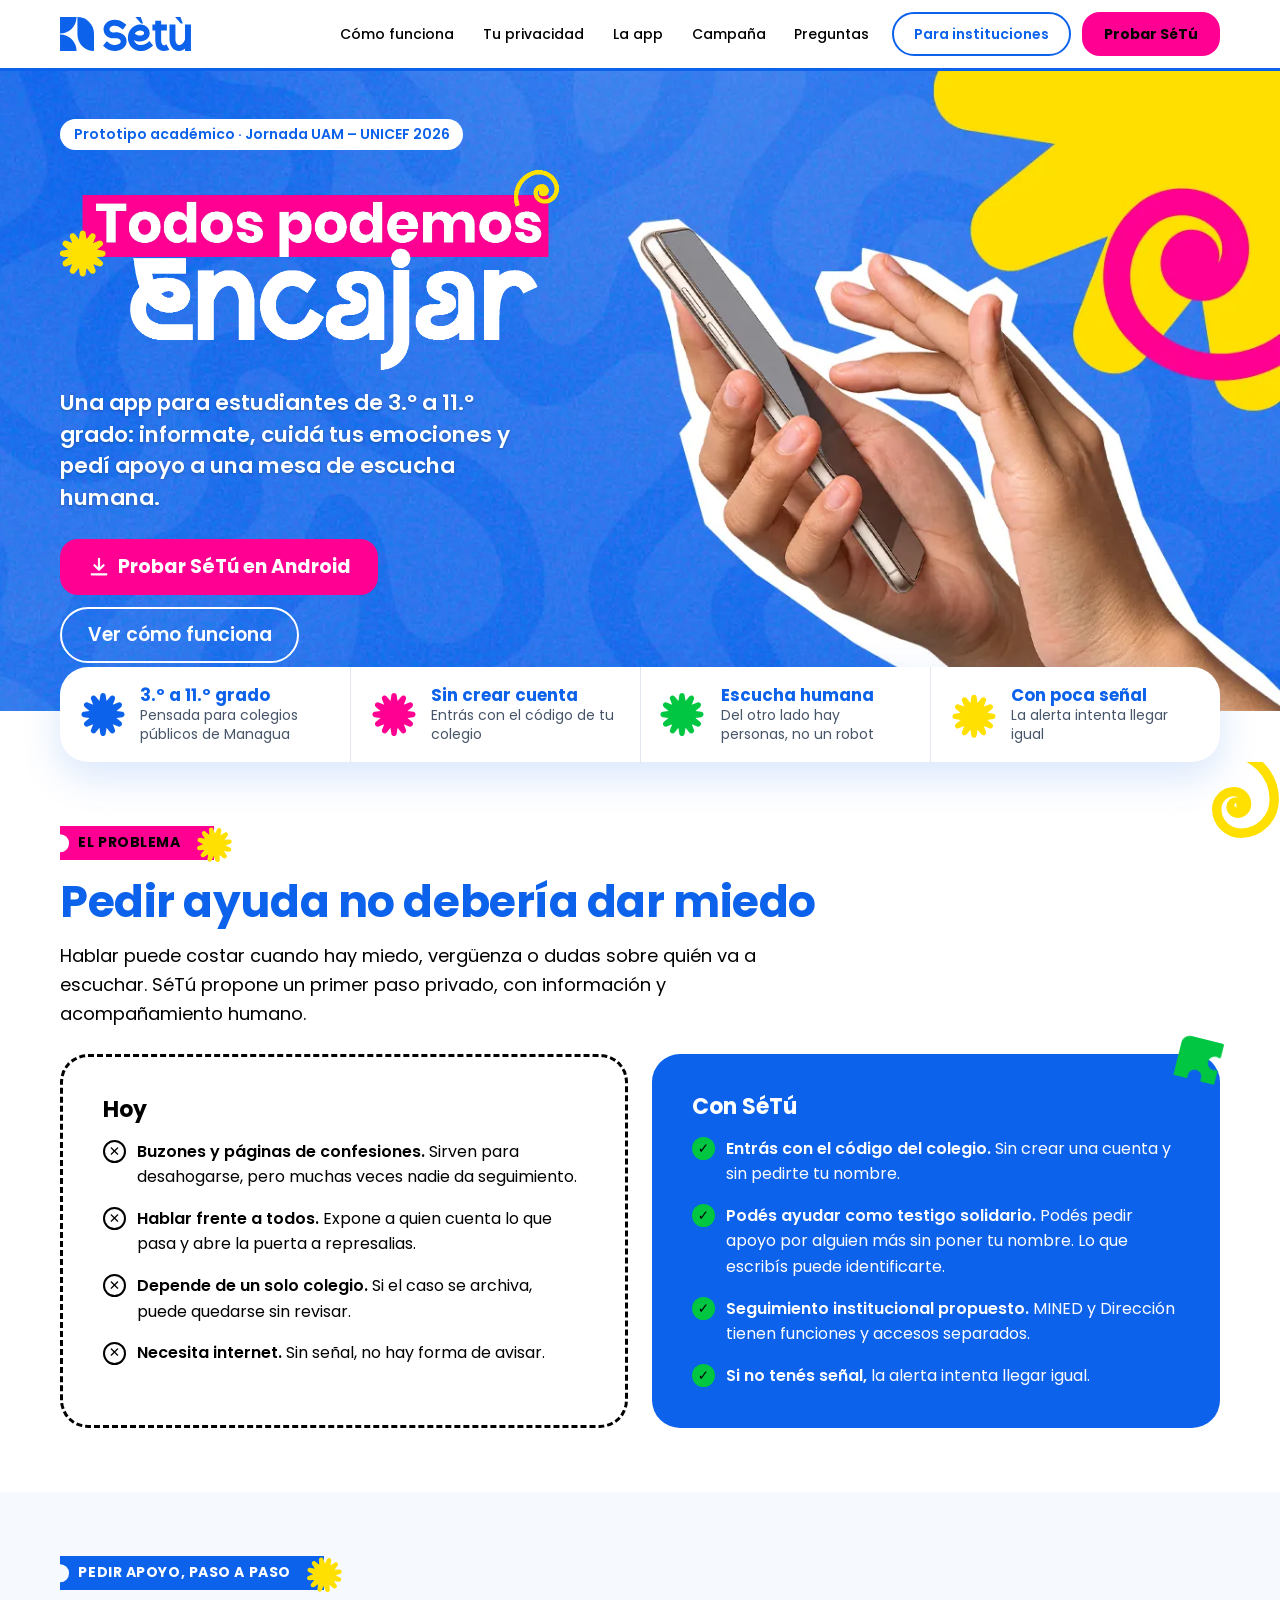
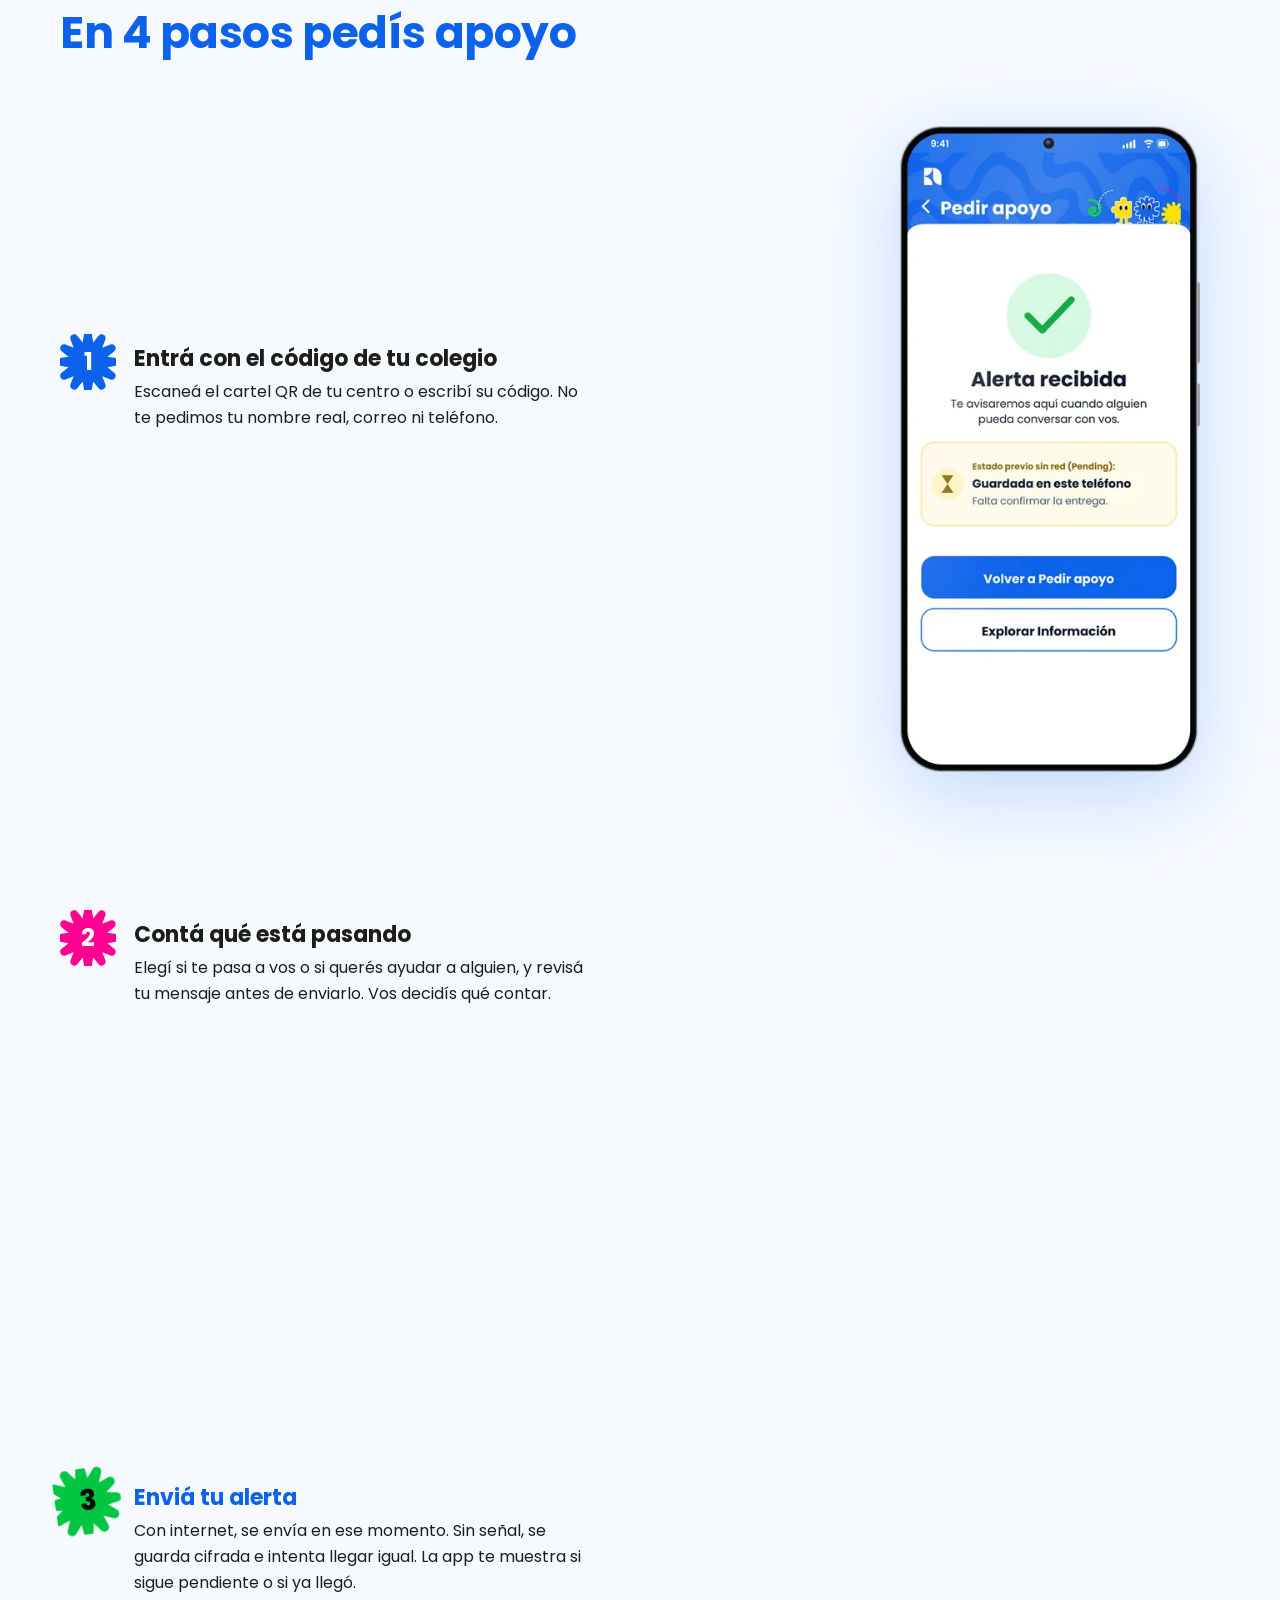
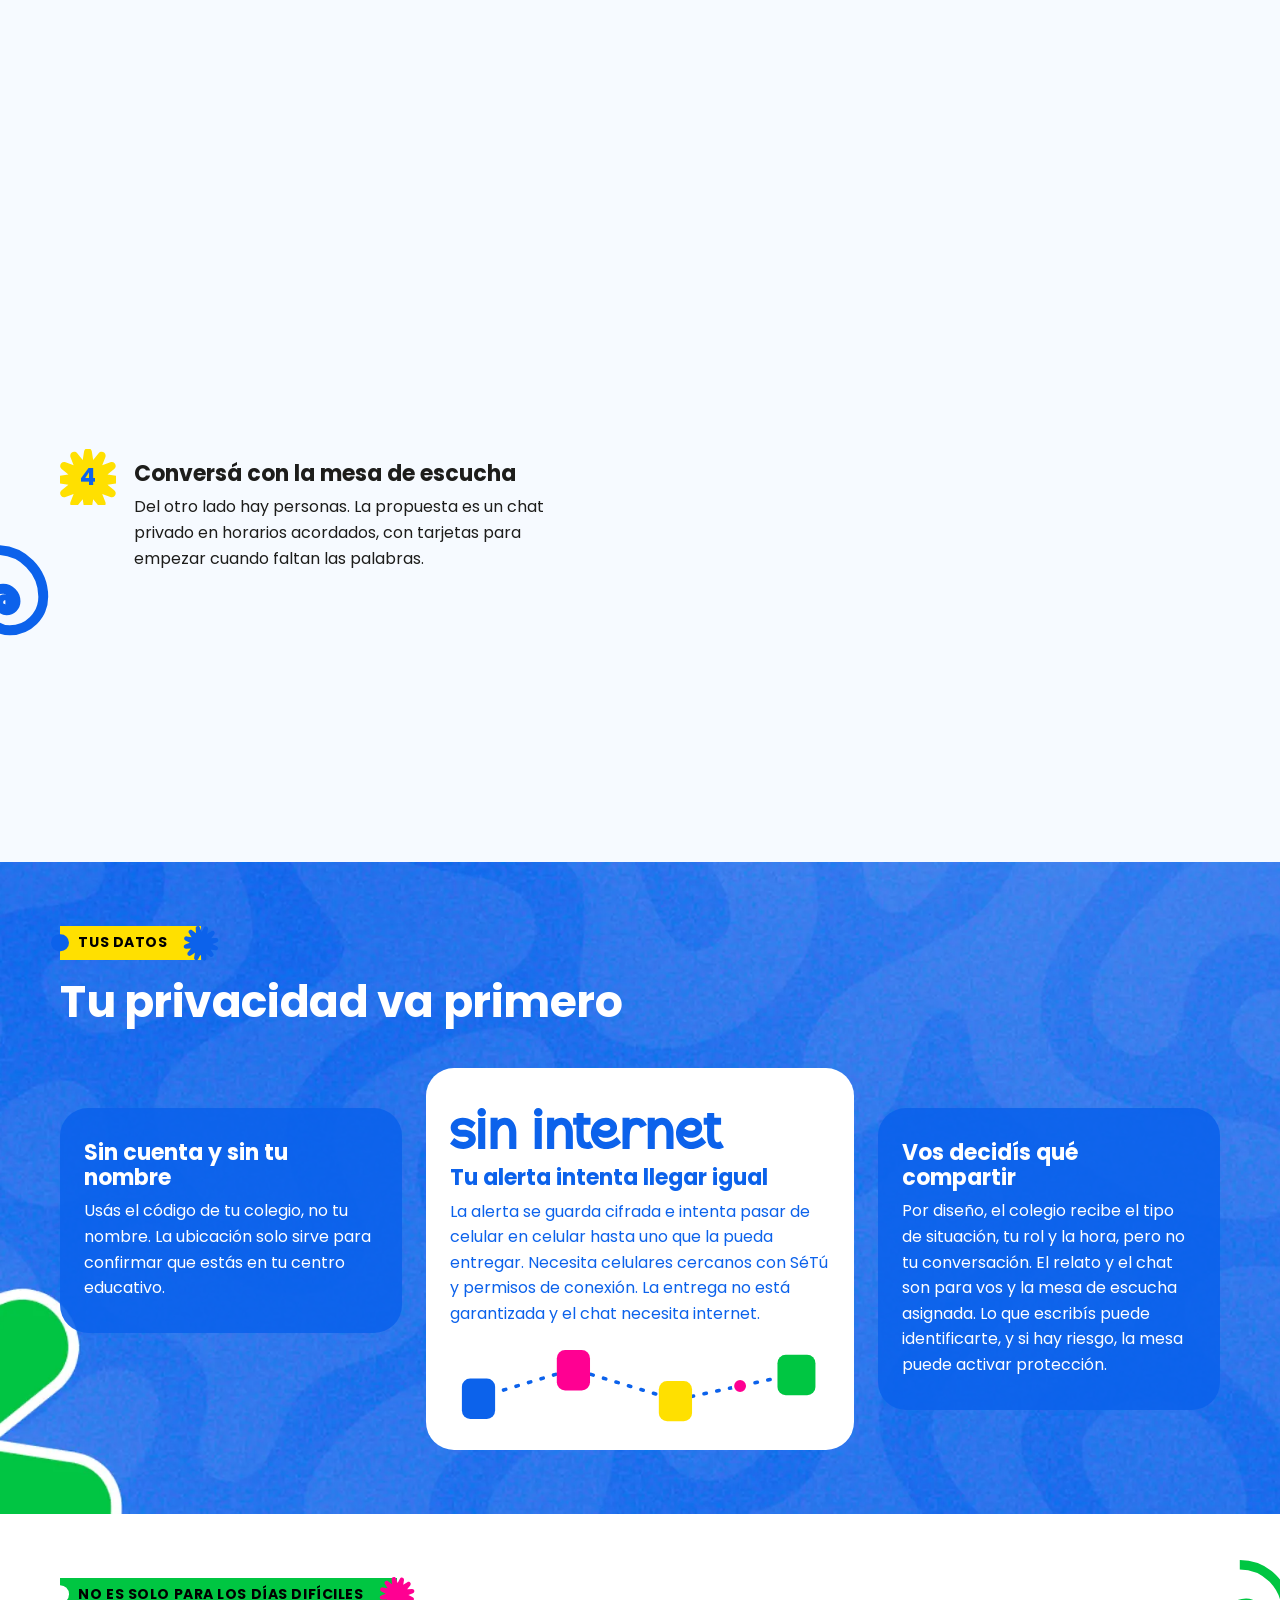
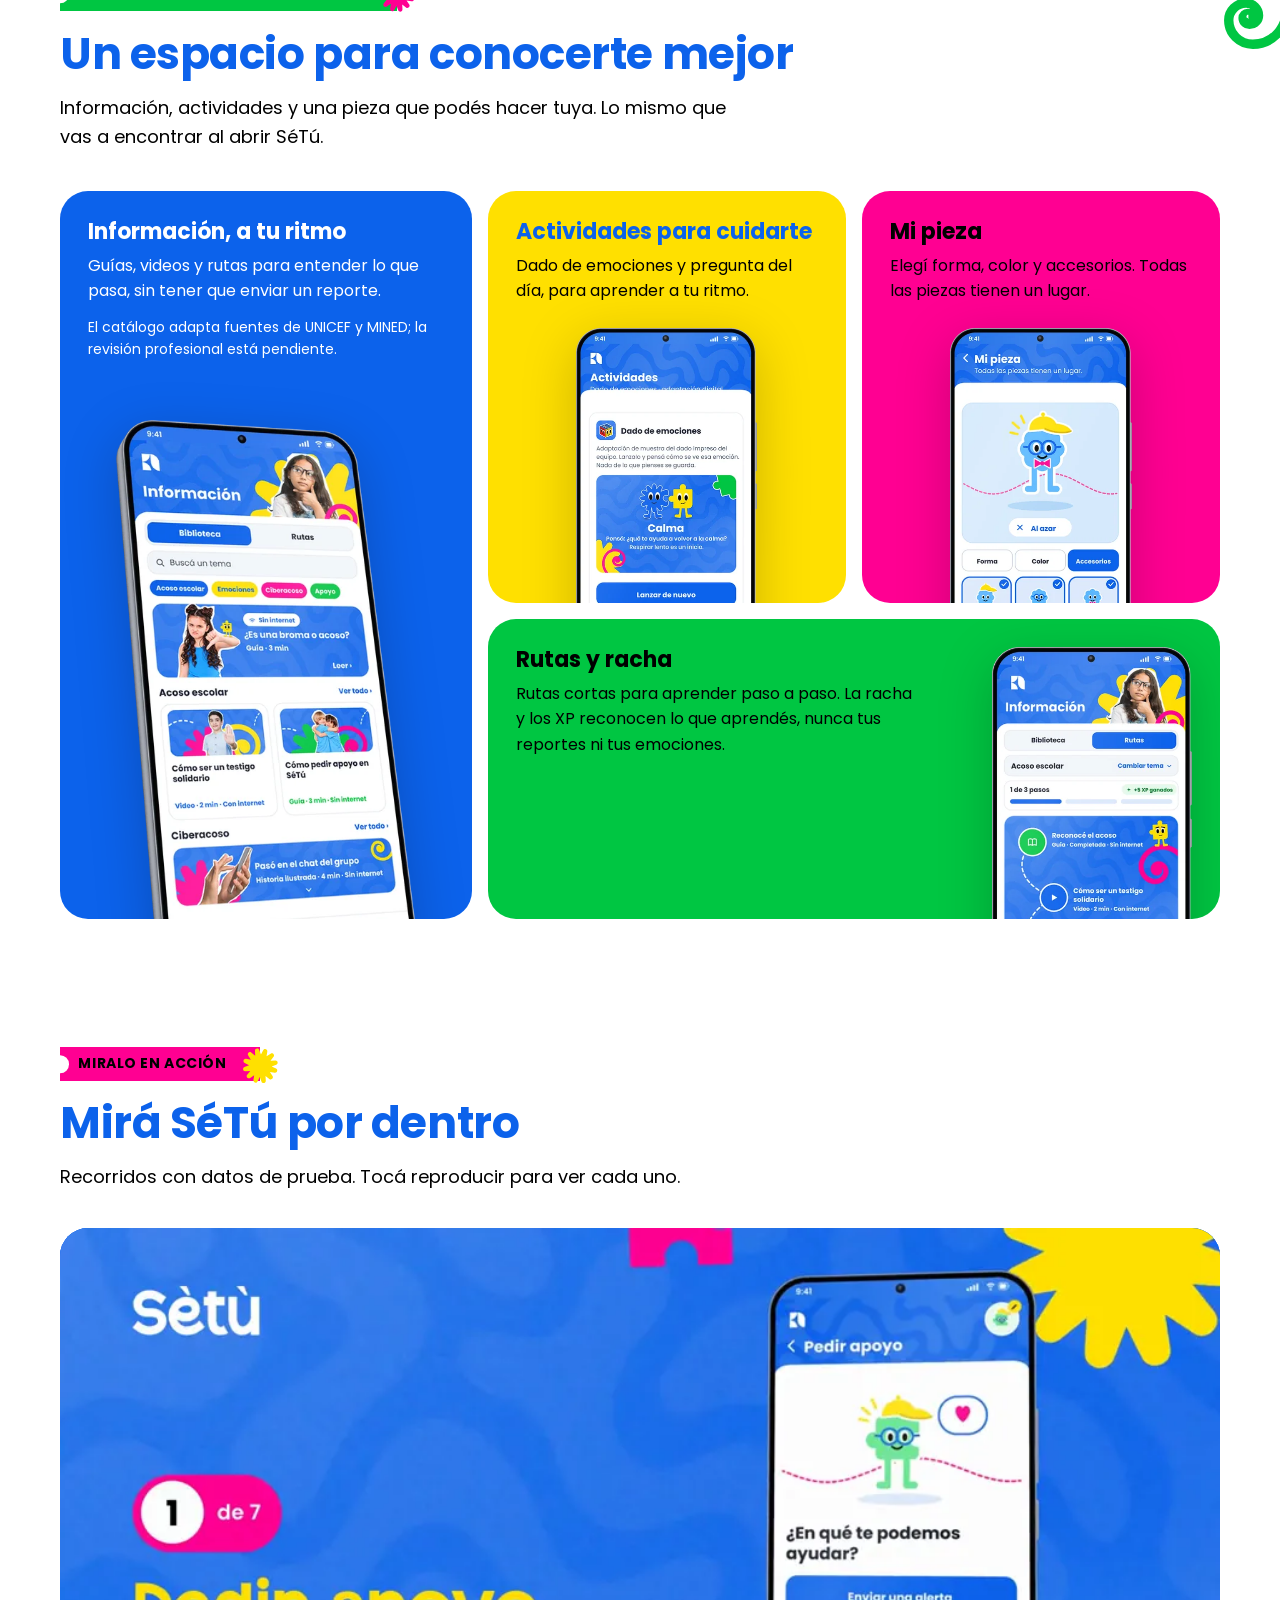
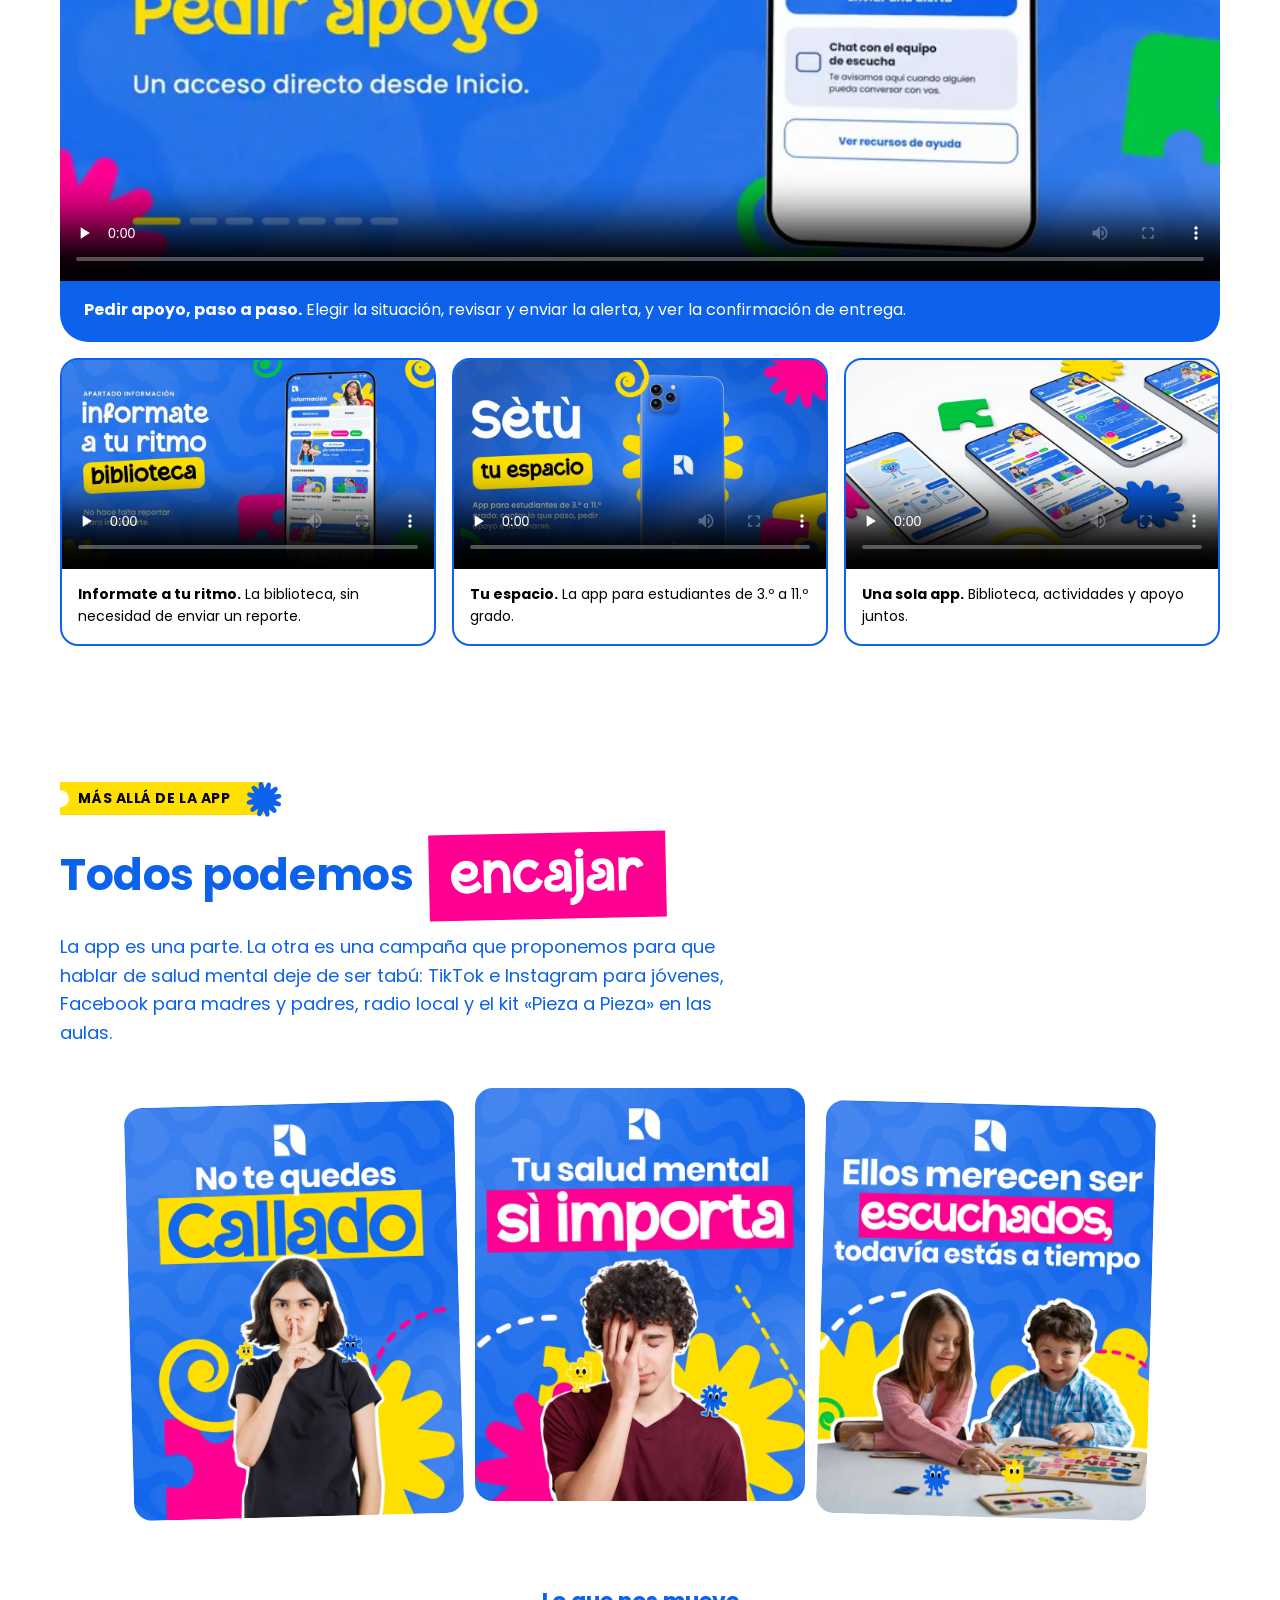
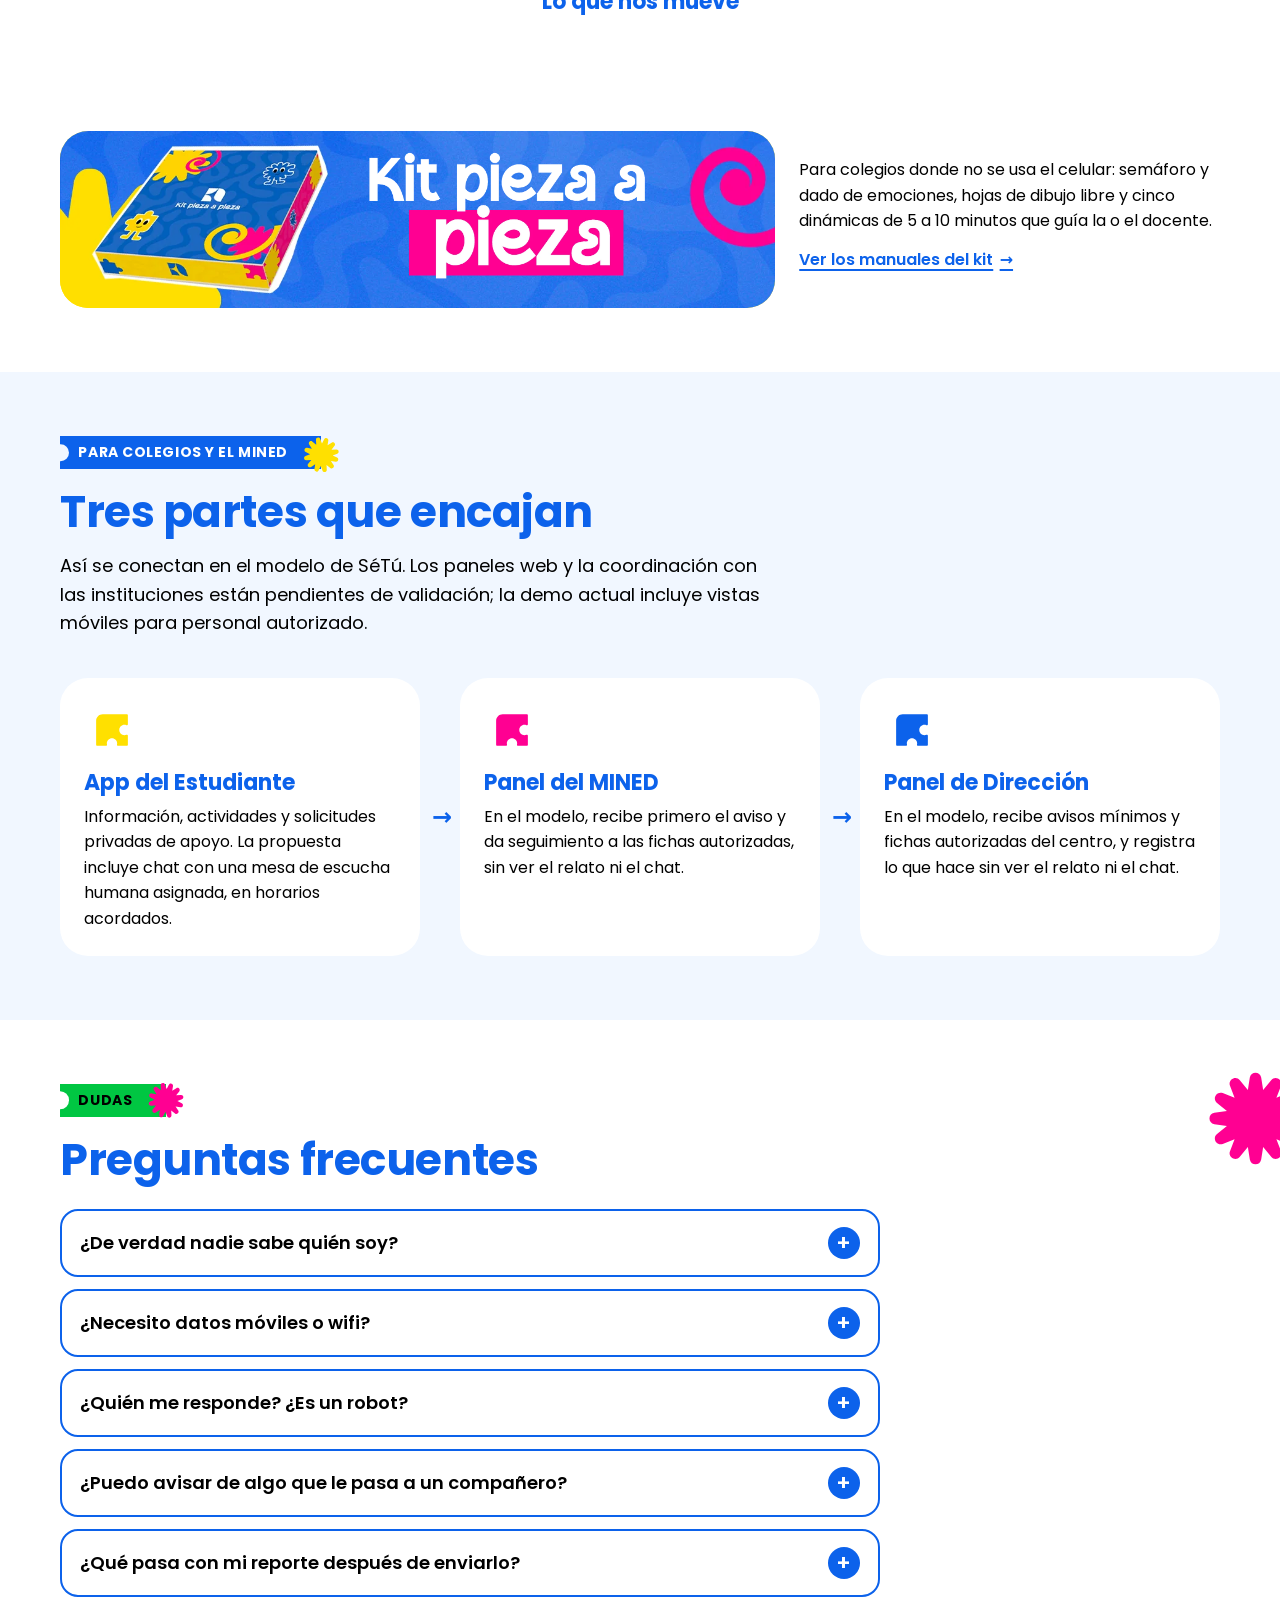
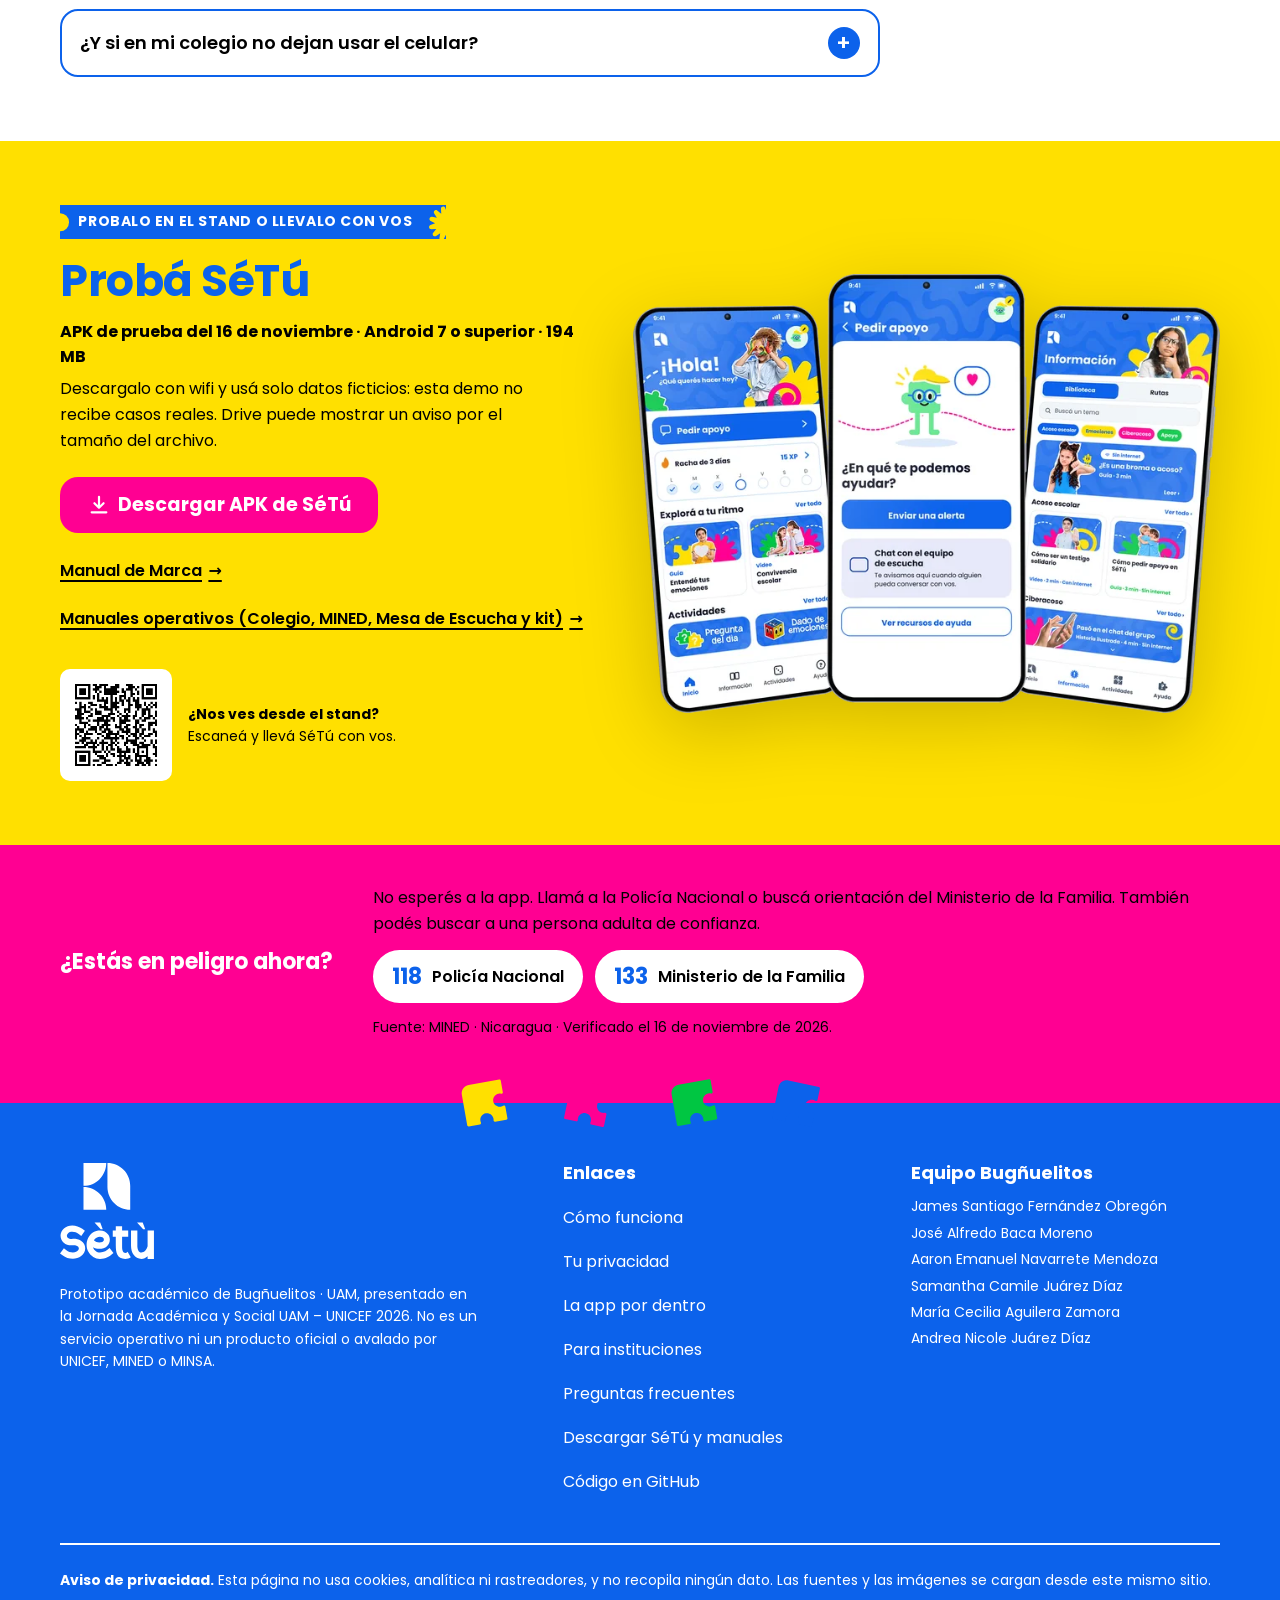
==== commit cab16940: "feat(landing): isotipo en la barra, título «Solamente SéTú» y más animaciones - Barra de navegación " ====
--- a/landing/index.html
+++ b/landing/index.html
@@ -3,7 +3,7 @@
 <head>
   <meta charset="utf-8">
   <meta name="viewport" content="width=device-width, initial-scale=1, viewport-fit=cover">
-  <title>SéTú · Todos podemos encajar</title>
+  <title>Solamente SéTú</title>
   <meta name="description" content="SéTú: información, actividades y una propuesta de escucha humana para estudiantes de 3.º a 11.º grado. Prototipo académico · UAM 2026.">
   <meta name="theme-color" content="#0C62EB">
   <link rel="canonical" href="https://jabaca67.github.io/Setu-Unicef-Bugnuelitos-UAM/">
@@ -11,7 +11,7 @@
   <meta property="og:site_name" content="SéTú">
   <meta property="og:locale" content="es_NI">
   <meta property="og:url" content="https://jabaca67.github.io/Setu-Unicef-Bugnuelitos-UAM/">
-  <meta property="og:title" content="SéTú: todos podemos encajar">
+  <meta property="og:title" content="Solamente SéTú">
   <meta property="og:description" content="Explorá, aprendé y conocé cómo pedir apoyo. Prototipo académico de Bugñuelitos · UAM 2026.">
   <meta property="og:image" content="https://jabaca67.github.io/Setu-Unicef-Bugnuelitos-UAM/assets/brand/og-setu.jpg">
   <meta property="og:image:type" content="image/jpeg">
@@ -19,7 +19,7 @@
   <meta property="og:image:height" content="630">
   <meta property="og:image:alt" content="Tres pantallas de la app SéTú: Mi pieza, Actividades y Alerta recibida">
   <meta name="twitter:card" content="summary_large_image">
-  <meta name="twitter:title" content="SéTú · Todos podemos encajar">
+  <meta name="twitter:title" content="Solamente SéTú">
   <meta name="twitter:description" content="Explorá el prototipo Android de SéTú, proyecto académico de Bugñuelitos · UAM 2026.">
   <meta name="twitter:image" content="https://jabaca67.github.io/Setu-Unicef-Bugnuelitos-UAM/assets/brand/og-setu.jpg">
   <link rel="icon" type="image/svg+xml" href="assets/brand/setu-isotipo-azul.svg">
@@ -37,7 +37,8 @@
   <header class="nav" id="inicio">
     <div class="nav__inner">
       <a class="nav__brand" href="#inicio" aria-label="SéTú, ir al inicio">
-        <img src="assets/brand/setu-logotipo-azul.svg" alt="SéTú" width="88" height="34">
+        <img class="nav__iso" src="assets/brand/setu-isotipo-azul.svg" alt="" width="34" height="34">
+        <img class="nav__word" src="assets/brand/setu-logotipo-azul.svg" alt="SéTú" width="88" height="34">
       </a>
       <button class="nav__toggle" type="button" aria-expanded="false" aria-controls="menu">
         <span class="nav__toggle-bars" aria-hidden="true"></span>
@@ -61,12 +62,12 @@
     <section class="hero">
       <div class="wrap hero__inner">
         <div class="hero__copy">
-          <p class="hero__tag">Prototipo académico · Jornada UAM – UNICEF 2026</p>
-          <h1 class="hero__title">
+          <p class="hero__tag hero-in" style="--d:0">Prototipo académico · Jornada UAM – UNICEF 2026</p>
+          <h1 class="hero__title hero-in" style="--d:1">
             <img src="assets/landing/hero-encajar.webp" width="1799" height="720" alt="Todos podemos encajar" fetchpriority="high">
           </h1>
-          <p class="hero__lead">Una app para estudiantes de 3.º a 11.º grado: informate, cuidá tus emociones y pedí apoyo a una mesa de escucha humana.</p>
-          <div class="hero__actions">
+          <p class="hero__lead hero-in" style="--d:2">Una app para estudiantes de 3.º a 11.º grado: informate, cuidá tus emociones y pedí apoyo a una mesa de escucha humana.</p>
+          <div class="hero__actions hero-in" style="--d:3">
             <a class="btn btn--magenta btn--lg" href="#descargar">
               <img src="assets/landing/icono-descarga.svg" width="22" height="22" alt="" aria-hidden="true">
               Probar SéTú en Android
@@ -80,7 +81,7 @@
     <!-- DATOS CLAVE -->
     <section class="facts" aria-label="SéTú en cuatro ideas">
       <div class="wrap">
-        <ul class="facts__list">
+        <ul class="facts__list" data-reveal>
           <li class="fact"><img src="assets/elements/elemento-11-flor-azul.svg" width="44" height="44" alt="" aria-hidden="true"><div><strong>3.º a 11.º grado</strong><span>Pensada para colegios públicos de Managua</span></div></li>
           <li class="fact"><img src="assets/elements/elemento-13-flor-rosa.svg" width="44" height="44" alt="" aria-hidden="true"><div><strong>Sin crear cuenta</strong><span>Entrás con el código de tu colegio</span></div></li>
           <li class="fact"><img src="assets/elements/elemento-10-flor-verde.svg" width="44" height="44" alt="" aria-hidden="true"><div><strong>Escucha humana</strong><span>Del otro lado hay personas, no un robot</span></div></li>
@@ -289,7 +290,7 @@
       <div class="wrap">
         <div class="values" data-reveal>
           <h3 class="values__title">Lo que nos mueve</h3>
-          <ul class="values__list">
+          <ul class="values__list" data-stagger>
             <li class="value value--green">Valentía</li>
             <li class="value value--magenta">Empatía</li>
             <li class="value value--blue">Confianza</li>
@@ -316,7 +317,7 @@
         <p class="ribbon ribbon--blue">Para colegios y el MINED</p>
         <h2 id="inst-title" class="h2" data-reveal>Tres partes que encajan</h2>
         <p class="lead" data-reveal>Así se conectan en el modelo de SéTú. Los paneles web y la coordinación con las instituciones están pendientes de validación; la demo actual incluye vistas móviles para personal autorizado.</p>
-        <ol class="flow">
+        <ol class="flow" data-stagger>
           <li class="role" data-reveal>
             <img src="assets/elements/elemento-02-pieza-amarilla.svg" width="56" height="56" alt="" aria-hidden="true">
             <h3>App del Estudiante</h3>
--- a/landing/css/styles.css
+++ b/landing/css/styles.css
@@ -135,8 +135,10 @@
   display: flex; align-items: center; justify-content: space-between; gap: 1rem;
 }
 /* Zona de seguridad del logotipo: margen libre alrededor del identificador */
-.nav__brand { display: block; padding: 6px; margin-left: -6px; }
+.nav__brand { display: flex; align-items: center; gap: 0.55rem; padding: 6px; margin-left: -6px; text-decoration: none; }
 .nav__brand img { height: 34px; width: auto; }
+.nav__iso { transition: transform 0.5s cubic-bezier(.34,1.56,.64,1); }
+@media (hover: hover) { .nav__brand:hover .nav__iso { transform: rotate(-14deg) scale(1.08); } }
 
 .nav__toggle {
   display: inline-grid; place-items: center;
@@ -584,6 +586,8 @@
     margin-inline: -1.25rem; padding: 0.25rem 1.25rem 0.75rem; scroll-padding-inline: 1.25rem;
   }
   .tile { flex: 0 0 min(82%, 360px); scroll-snap-align: start; min-height: 470px; }
+  /* En el carrusel las tarjetas fuera de pantalla no deben quedar ocultas. */
+  html.js .bento > [data-reveal] { opacity: 1; transform: none; }
 }
 @media (min-width: 900px) { .explore .carousel-hint { display: none; } }
 @media (max-width: 559px) {
@@ -595,6 +599,56 @@
   .fact img { width: 52px; height: 43px; margin: -6px 0 -4px -9px; }
 }
 
+
+/* ---------- ANIMACIONES ----------
+   Todas se apagan con «reducir movimiento» (regla global al final). */
+@keyframes subir { from { opacity: 0; transform: translateY(22px); } to { opacity: 1; transform: none; } }
+@keyframes flotar { 0%, 100% { transform: translateY(0); } 50% { transform: translateY(-10px); } }
+@keyframes balanceo { 0%, 100% { transform: rotate(-6deg); } 50% { transform: rotate(6deg); } }
+@keyframes latido { 0%, 100% { transform: scale(1); } 50% { transform: scale(1.08); } }
+
+/* Portada: entrada escalonada del texto. */
+.hero-in { animation: subir 0.8s cubic-bezier(.2,.7,.2,1) both; animation-delay: calc(var(--d, 0) * 120ms + 100ms); }
+
+/* Flores y adornos con movimiento suave. */
+.ribbon::after { animation: girar 18s linear infinite; }
+.fact img { transition: transform 0.6s cubic-bezier(.34,1.56,.64,1); }
+@media (hover: hover) { .fact:hover img { transform: rotate(60deg) scale(1.12); } }
+.deco--compare, .deco--explore { animation: balanceo 7s ease-in-out infinite; }
+.deco--steps { animation: girar 30s linear infinite; }
+.compare__pieza { animation: flotar 4s ease-in-out infinite; }
+.footer__pieces img { animation: flotar 3.6s ease-in-out infinite; }
+.footer__pieces img:nth-child(2) { animation-delay: -0.9s; }
+.footer__pieces img:nth-child(3) { animation-delay: -1.8s; }
+.footer__pieces img:nth-child(4) { animation-delay: -2.7s; }
+.download__art { animation: flotar 5s ease-in-out infinite; }
+.pillar__clay { animation: latido 3.2s ease-in-out infinite; transform-origin: left center; }
+
+/* Tarjetas y piezas de campaña al pasar el cursor. */
+@media (hover: hover) {
+  .campaign__strip img { transition: transform 0.35s ease, box-shadow 0.35s ease; }
+  .campaign__strip li:hover img { transform: translateY(-8px) rotate(-1deg); box-shadow: 0 18px 30px rgb(12 98 235 / 0.25); }
+  .role, .video-card, .compare__col, .faq details { transition: transform 0.3s ease, box-shadow 0.3s ease; }
+  .role:hover, .video-card:hover { transform: translateY(-6px); box-shadow: 0 16px 30px rgb(12 98 235 / 0.16); }
+  .value { transition: transform 0.3s cubic-bezier(.34,1.56,.64,1); }
+  .value:hover { transform: rotate(0) scale(1.08); }
+  .kit-banner { transition: transform 0.35s ease; }
+  .kit-banner:hover { transform: scale(1.015); }
+}
+
+/* Aparición escalonada de listas (valores, flujo institucional, mosaico, datos). */
+html.js [data-stagger] > * { opacity: 0; transform: translateY(16px) scale(0.96); transition: opacity 0.5s ease, transform 0.5s cubic-bezier(.34,1.4,.64,1); }
+html.js [data-stagger].is-visible > * { opacity: 1; transform: none; }
+html.js [data-stagger].is-visible > .value:nth-child(odd) { transform: rotate(-1.5deg); }
+html.js [data-stagger].is-visible > .value:nth-child(even) { transform: rotate(1.5deg); }
+[data-stagger] > :nth-child(2), .bento > :nth-child(2), .pillars__grid > :nth-child(2), .compare__grid > :nth-child(2) { transition-delay: 0.1s; }
+[data-stagger] > :nth-child(3), .bento > :nth-child(3), .pillars__grid > :nth-child(3) { transition-delay: 0.2s; }
+[data-stagger] > :nth-child(4), .bento > :nth-child(4) { transition-delay: 0.3s; }
+[data-stagger] > :nth-child(5) { transition-delay: 0.4s; }
+
+/* Preguntas: la respuesta aparece suave al abrir. */
+.faq details[open] p { animation: subir 0.35s ease both; }
+
 /* ---------- APARICIÓN AL HACER SCROLL ---------- */
 html.js [data-reveal] { opacity: 0; transform: translateY(18px); transition: opacity 0.6s ease, transform 0.6s ease; }
 html.js [data-reveal].is-visible { opacity: 1; transform: none; }
@@ -602,6 +656,6 @@
 @media (prefers-reduced-motion: reduce) {
   html { scroll-behavior: auto; }
   *, *::before, *::after { transition: none !important; animation: none !important; }
-  html.js [data-reveal] { opacity: 1; transform: none; }
+  html.js [data-reveal], html.js [data-stagger] > * { opacity: 1; transform: none; }
   .btn:hover, .sos__call:hover, .tile:hover .tile__phone { transform: none; }
 }
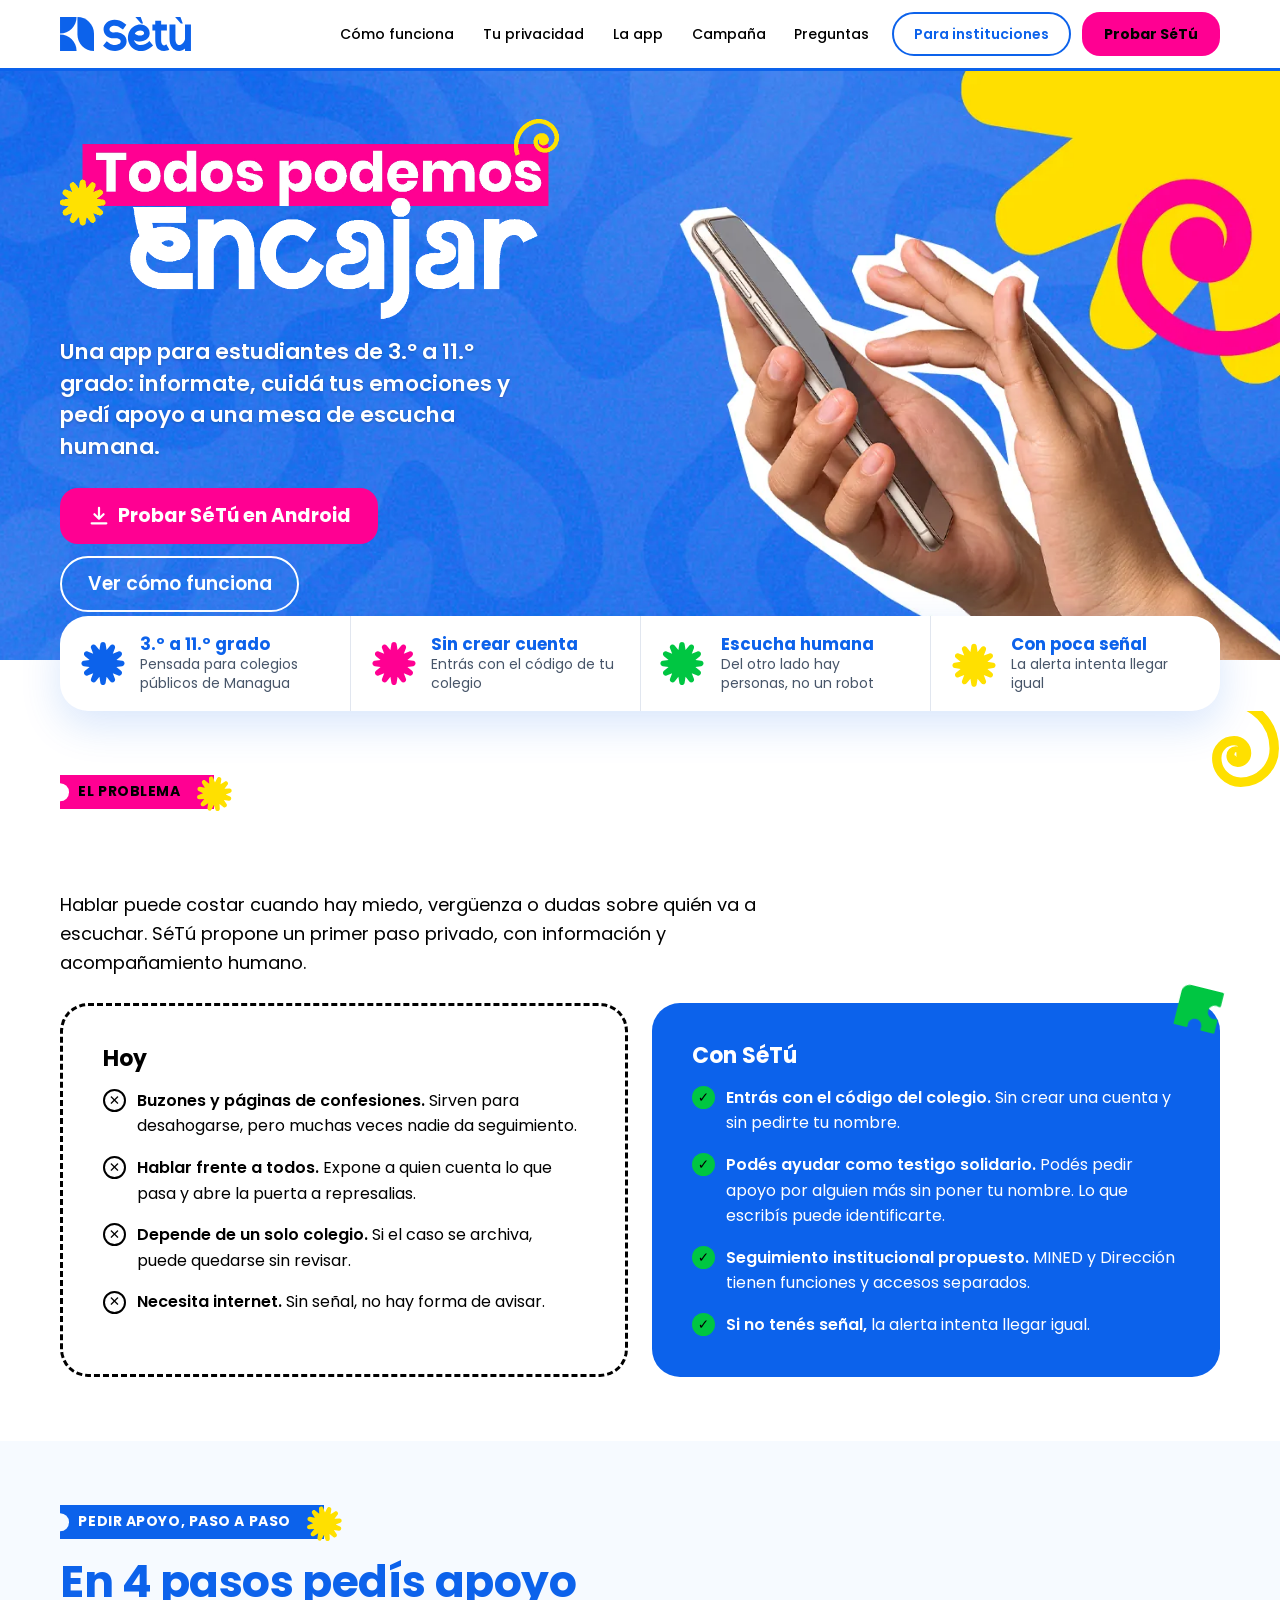
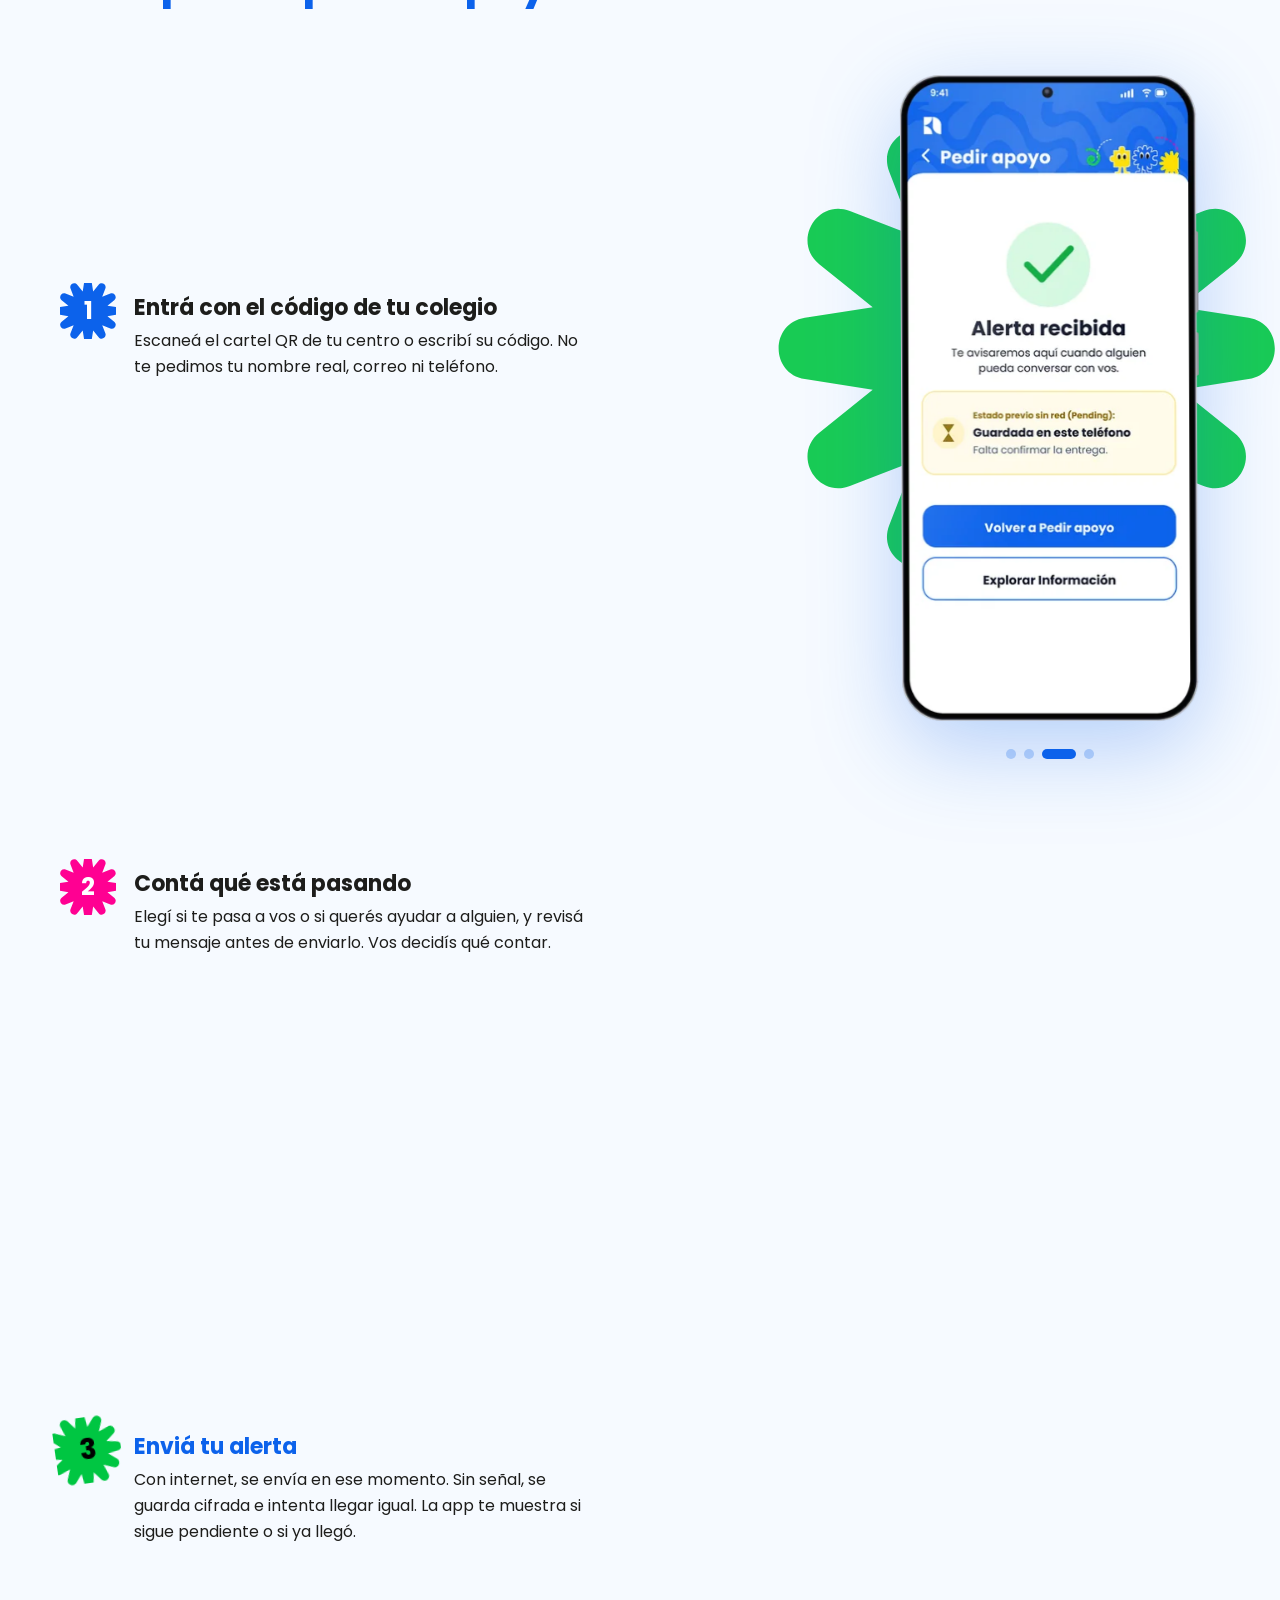
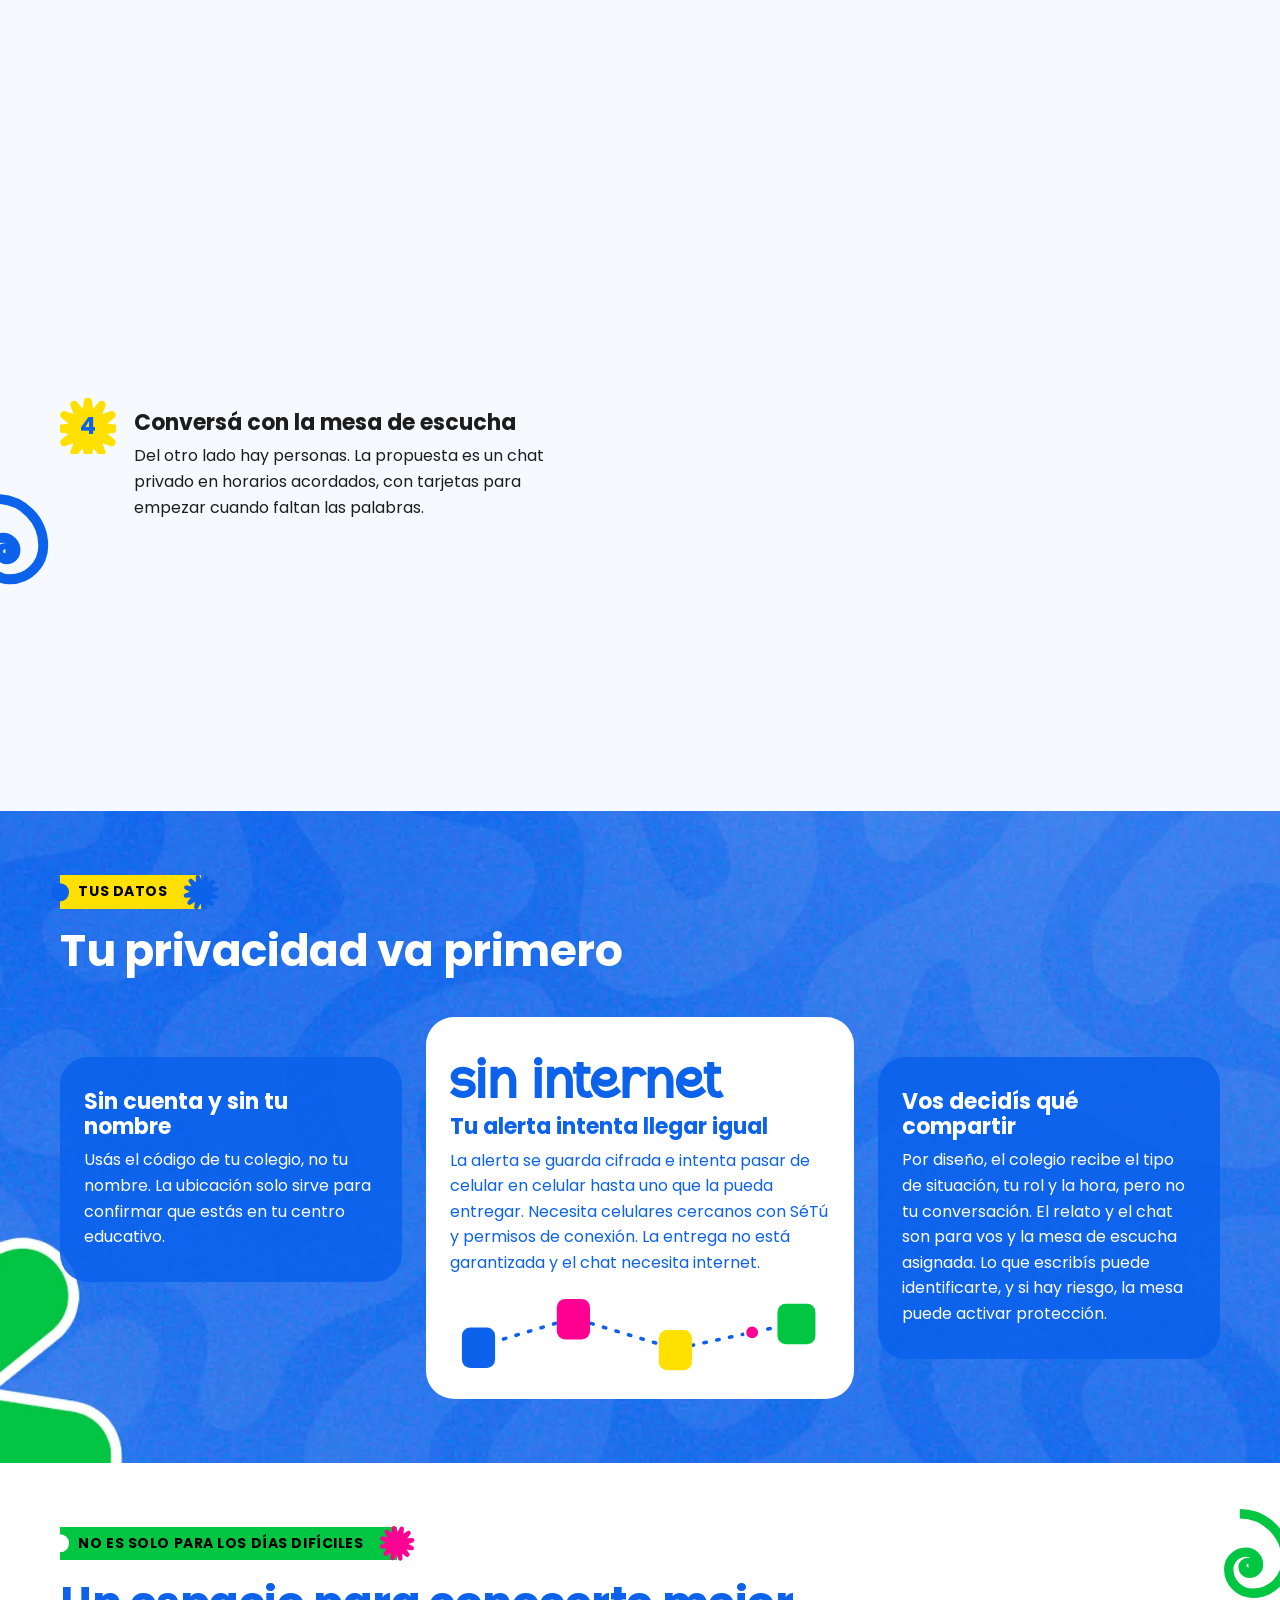
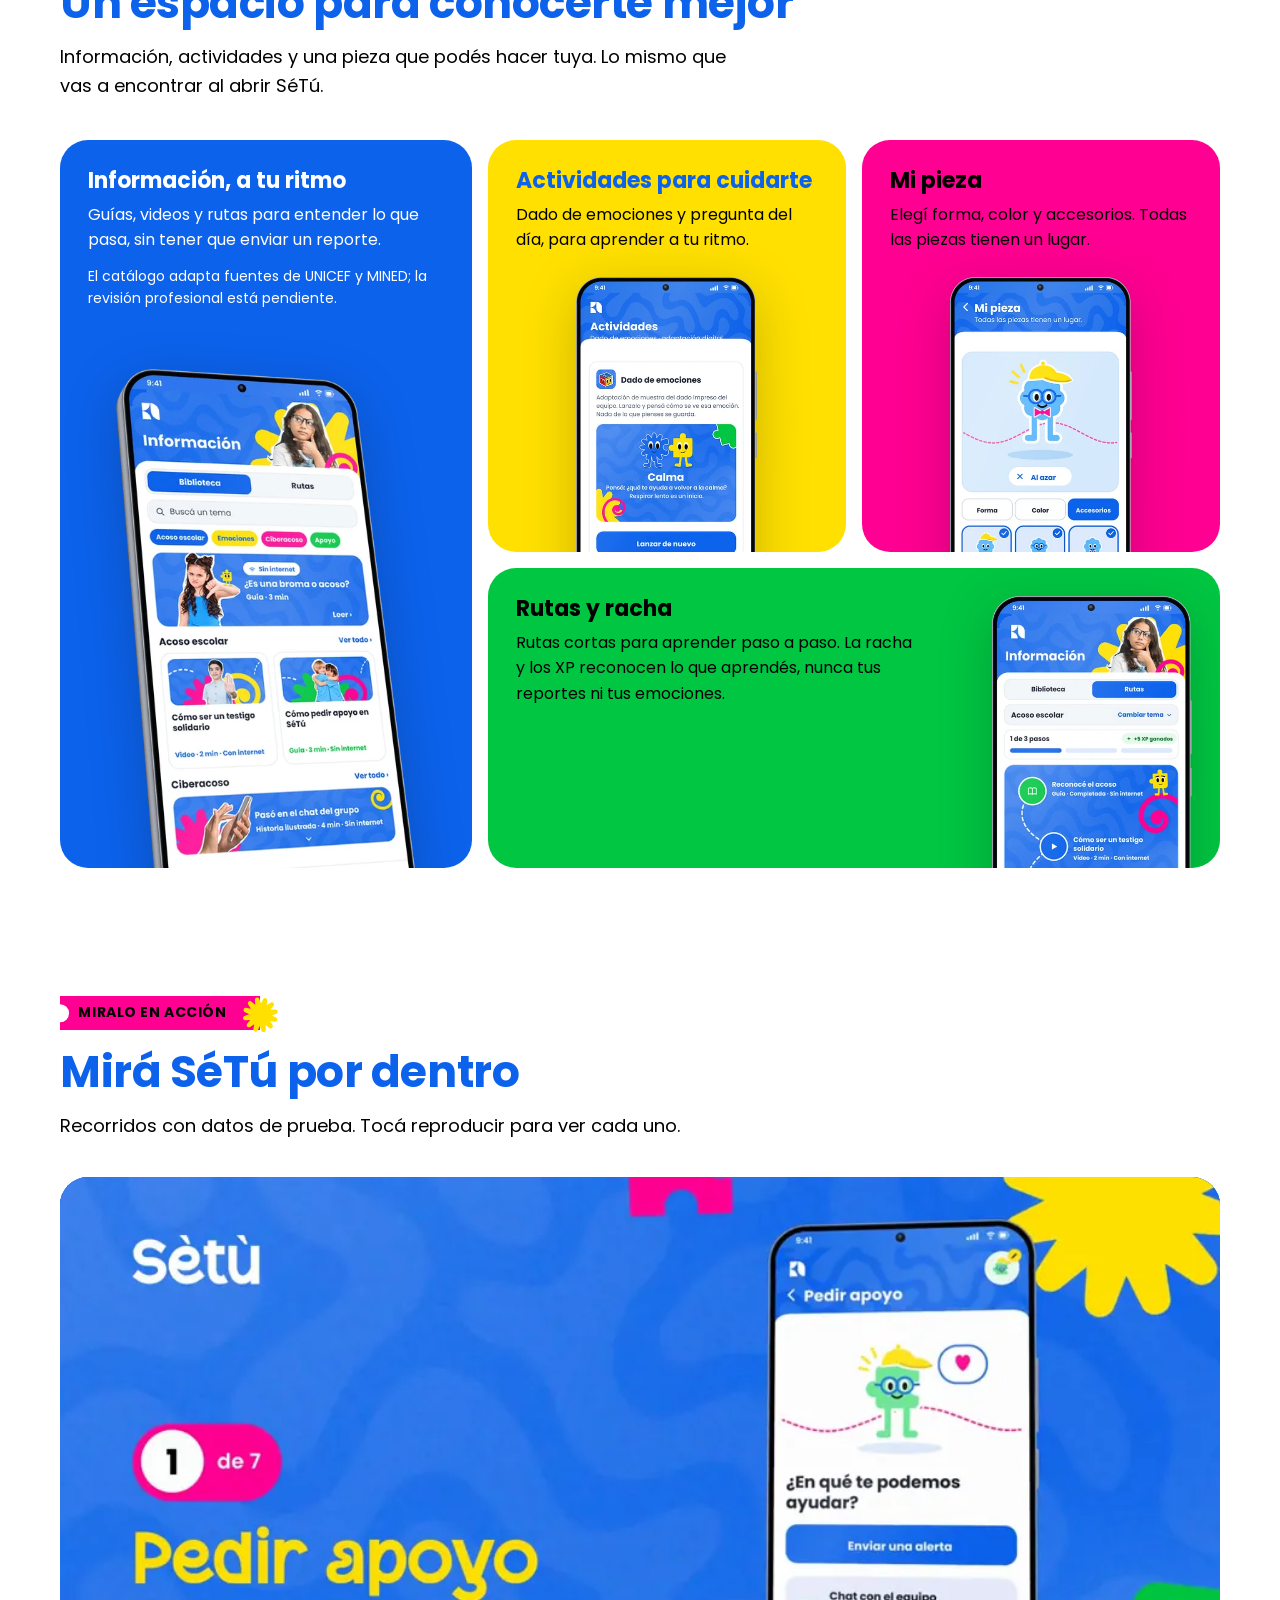
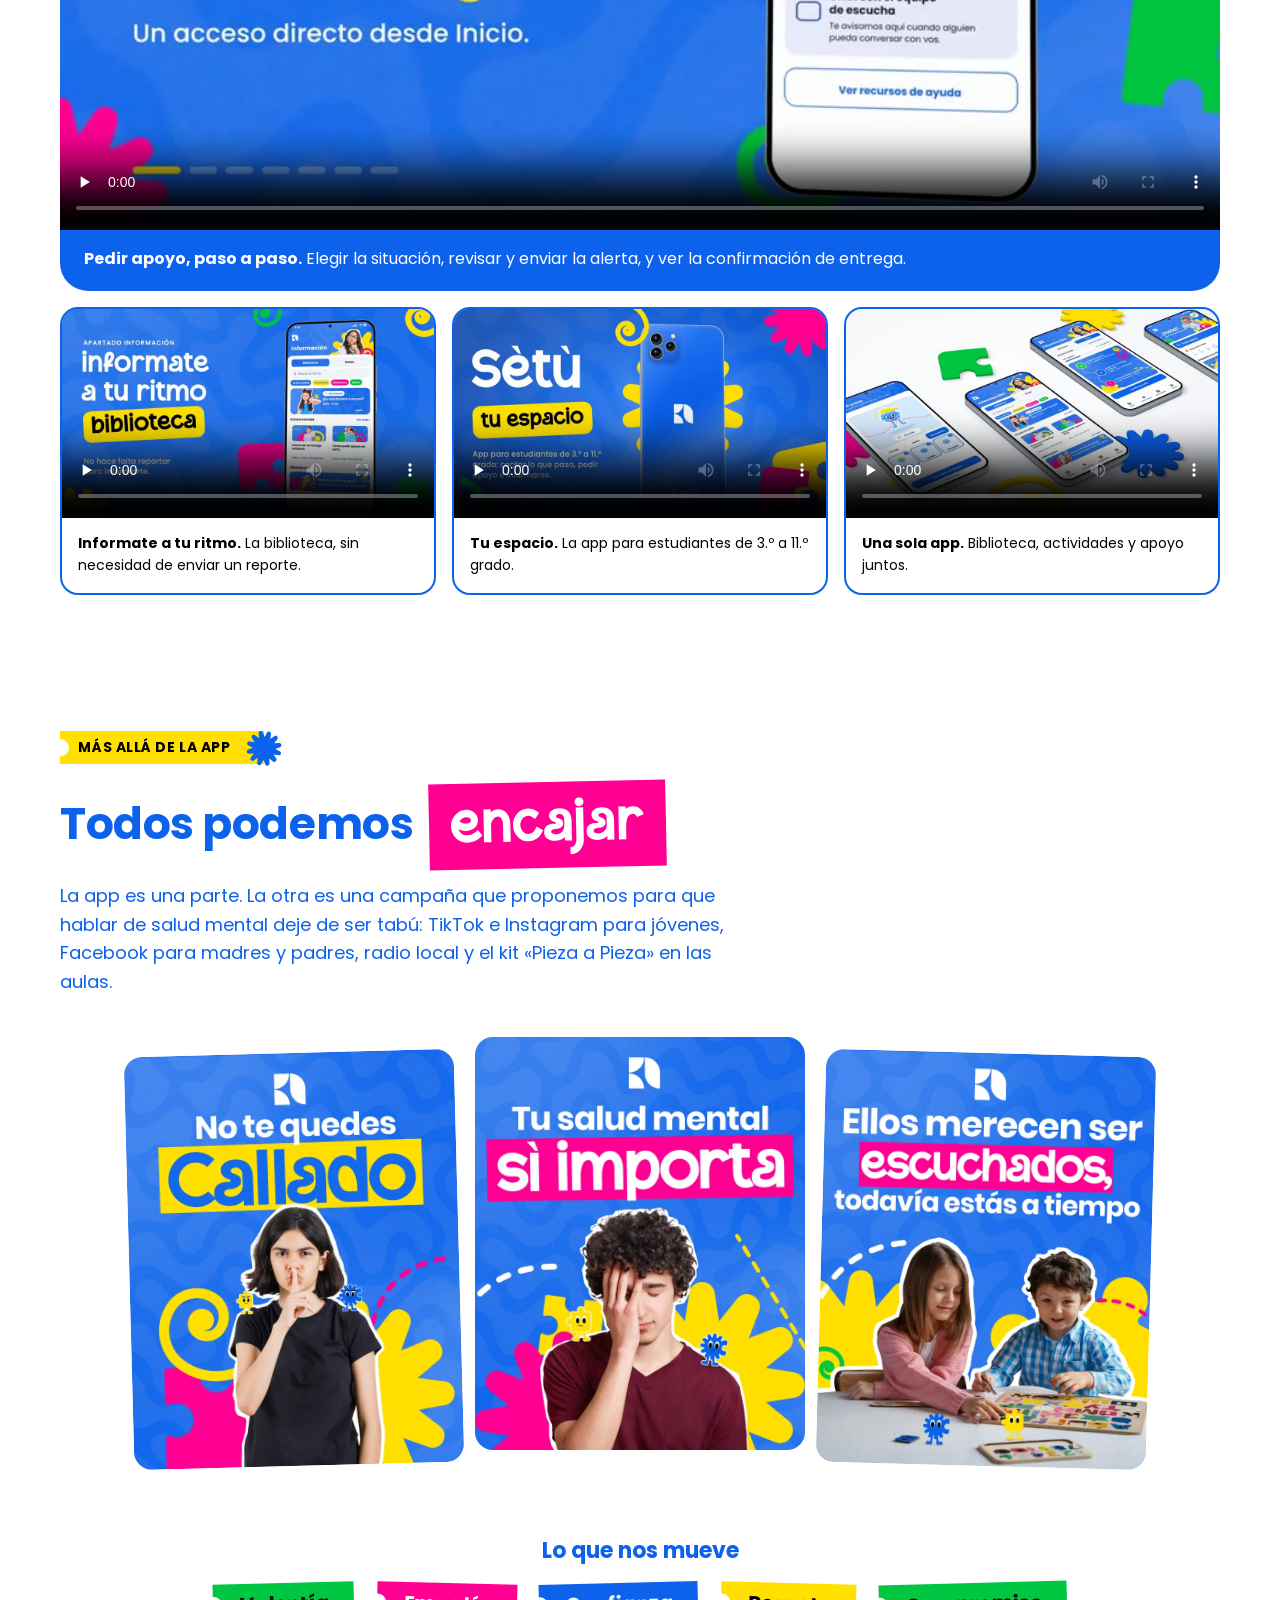
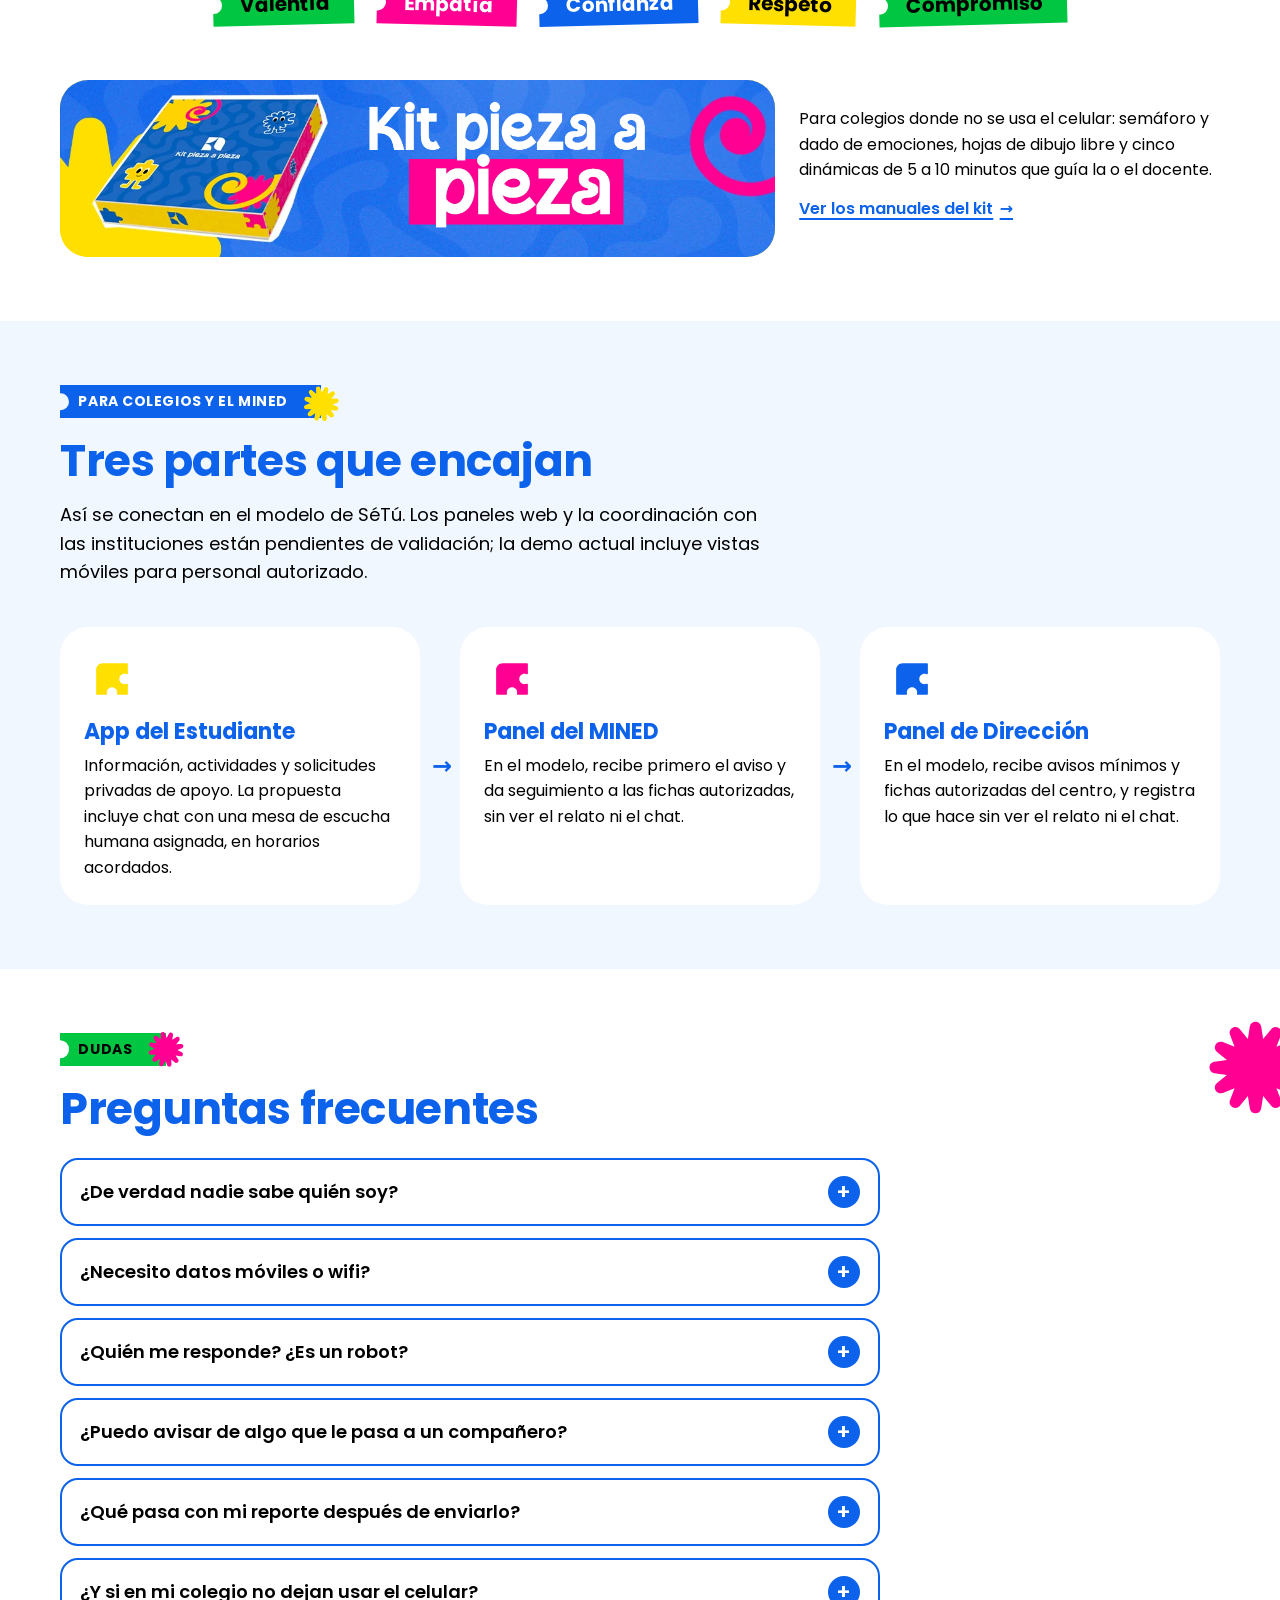
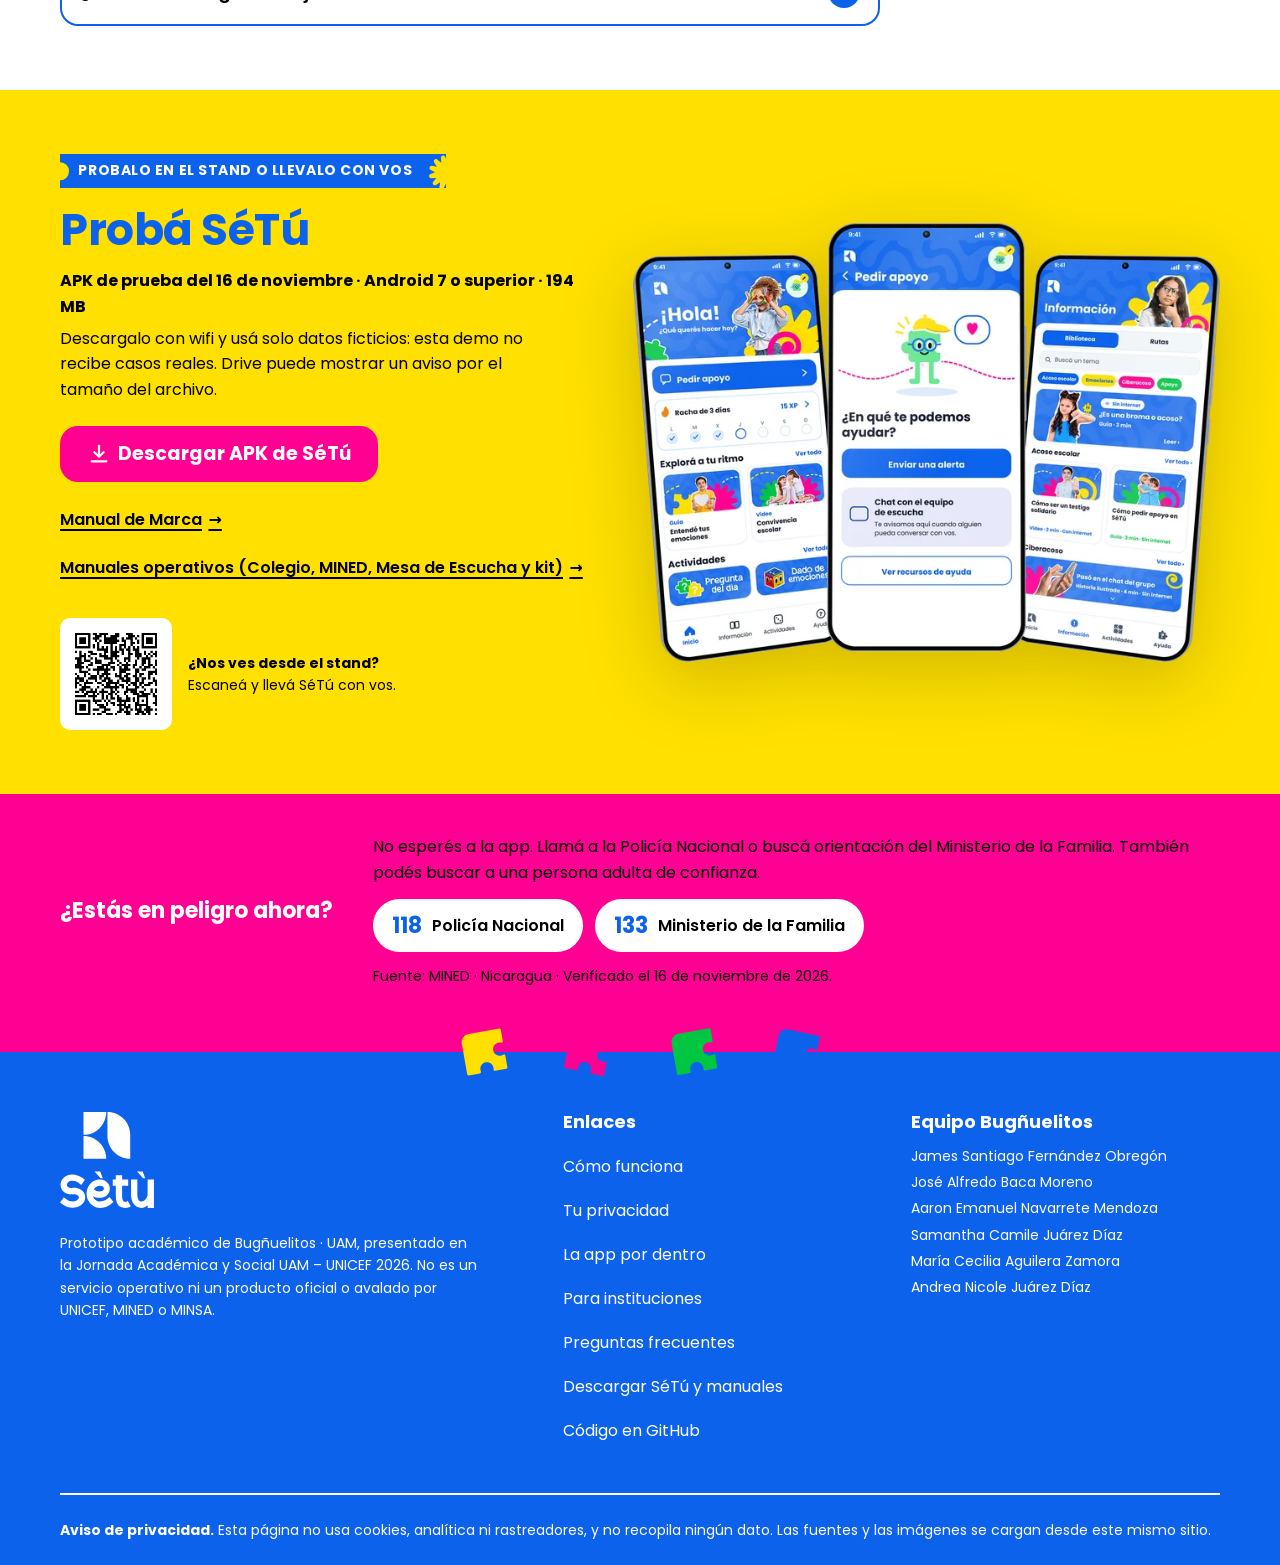
==== commit eace13f5: "feat(landing): quitar etiqueta de prototipo y mejorar el celular de «Así funciona» - Portada sin la " ====
--- a/landing/index.html
+++ b/landing/index.html
@@ -62,12 +62,11 @@
     <section class="hero">
       <div class="wrap hero__inner">
         <div class="hero__copy">
-          <p class="hero__tag hero-in" style="--d:0">Prototipo académico · Jornada UAM – UNICEF 2026</p>
-          <h1 class="hero__title hero-in" style="--d:1">
+          <h1 class="hero__title hero-in" style="--d:0">
             <img src="assets/landing/hero-encajar.webp" width="1799" height="720" alt="Todos podemos encajar" fetchpriority="high">
           </h1>
-          <p class="hero__lead hero-in" style="--d:2">Una app para estudiantes de 3.º a 11.º grado: informate, cuidá tus emociones y pedí apoyo a una mesa de escucha humana.</p>
-          <div class="hero__actions hero-in" style="--d:3">
+          <p class="hero__lead hero-in" style="--d:1">Una app para estudiantes de 3.º a 11.º grado: informate, cuidá tus emociones y pedí apoyo a una mesa de escucha humana.</p>
+          <div class="hero__actions hero-in" style="--d:2">
             <a class="btn btn--magenta btn--lg" href="#descargar">
               <img src="assets/landing/icono-descarga.svg" width="22" height="22" alt="" aria-hidden="true">
               Probar SéTú en Android
@@ -163,12 +162,24 @@
               <img class="step__phone" src="assets/app/tel-chat-360.webp" srcset="assets/app/tel-chat-360.webp 360w, assets/app/tel-chat-720.webp 720w" sizes="220px" width="360" height="775" loading="lazy" alt="Pantalla «Equipo de escucha», chat privado con ideas para empezar como «No sé por dónde empezar».">
             </li>
           </ol>
+          <div class="steps__dots" aria-hidden="true"><span class="is-active"></span><span></span><span></span><span></span></div>
           <p class="carousel-hint" aria-hidden="true">Deslizá para ver los 4 pasos →</p>
-          <div class="steps__device" aria-hidden="true">
+          <div class="steps__device" aria-hidden="true" data-active="0">
+            <div class="steps__flores">
+              <img src="assets/elements/elemento-11-flor-azul.svg" alt="" class="is-active">
+              <img src="assets/elements/elemento-13-flor-rosa.svg" alt="">
+              <img src="assets/elements/elemento-10-flor-verde.svg" alt="">
+              <img src="assets/elements/elemento-12-flor-amarilla.svg" alt="">
+            </div>
+            <div class="steps__float">
+            <div class="steps__screens">
             <img class="is-active" src="assets/app/tel-inicio-360.webp" srcset="assets/app/tel-inicio-360.webp 360w, assets/app/tel-inicio-720.webp 720w" sizes="300px" width="360" height="775" loading="lazy" alt="">
             <img src="assets/app/tel-apoyo-360.webp" srcset="assets/app/tel-apoyo-360.webp 360w, assets/app/tel-apoyo-720.webp 720w" sizes="300px" width="360" height="775" loading="lazy" alt="">
             <img src="assets/app/tel-recibida-360.webp" srcset="assets/app/tel-recibida-360.webp 360w, assets/app/tel-recibida-720.webp 720w" sizes="300px" width="360" height="775" loading="lazy" alt="">
             <img src="assets/app/tel-chat-360.webp" srcset="assets/app/tel-chat-360.webp 360w, assets/app/tel-chat-720.webp 720w" sizes="300px" width="360" height="775" loading="lazy" alt="">
+            </div>
+            </div>
+            <div class="steps__progress"><span class="is-active"></span><span></span><span></span><span></span></div>
           </div>
         </div>
       </div>
--- a/landing/css/styles.css
+++ b/landing/css/styles.css
@@ -201,12 +201,7 @@
   width: min(560px, 100%);
   padding-top: 2.25rem; padding-bottom: calc(59.4vw + 1.5rem);
 }
-.hero__tag {
-  display: inline-block; background: var(--setu-white); color: var(--setu-blue);
-  font-size: var(--fs-sm); font-weight: 600; line-height: 1.3;
-  padding: 0.4rem 0.85rem; border-radius: var(--radius-pill);
-}
-.hero__title { width: 100%; margin-top: 1.25rem; }
+.hero__title { width: 100%; }
 .hero__title img { width: 100%; }
 .hero__lead {
   margin-top: 1.1rem; max-width: 34ch;
@@ -344,13 +339,50 @@
   html.js .step.is-active h3 { color: var(--setu-blue); }
   html.js .step.is-active .step__num { transform: scale(1.18) rotate(-8deg); }
   .step__phone { display: none; }
+  /* Celular fijo: la pantalla nueva se «pinta» de abajo hacia arriba dentro del mismo marco,
+     el celular flota y se inclina hacia un lado distinto en cada paso, detrás gira una flor
+     del color del paso y abajo se marca el avance. */
   .steps__device {
-    display: block; position: sticky; top: max(calc(var(--nav-h) + 1.5rem), calc(50vh - 330px));
-    width: 300px; aspect-ratio: 360 / 775; margin-top: 2rem;
-    filter: drop-shadow(0 22px 40px rgb(12 98 235 / 0.22));
+    display: block; position: sticky; top: max(calc(var(--nav-h) + 1rem), calc(50vh - 350px));
+    width: 300px; margin-top: 2rem; perspective: 1400px;
   }
-  .steps__device img { position: absolute; inset: 0; width: 100%; height: 100%; opacity: 0; transition: opacity 0.45s ease, transform 0.45s ease; transform: translateY(10px); }
-  .steps__device img.is-active { opacity: 1; transform: none; }
+  .steps__flores { position: absolute; left: 50%; top: 40%; width: 760px; height: 634px; transform: translate(-50%, -50%); z-index: 0; pointer-events: none; }
+  .steps__flores img {
+    position: absolute; inset: 0; width: 100%; height: 100%; object-fit: contain;
+    opacity: 0; transform: scale(0.55) rotate(-40deg);
+    transition: opacity 0.6s ease, transform 0.9s cubic-bezier(.34,1.3,.64,1);
+  }
+  .steps__flores img.is-active { opacity: 0.9; transform: scale(1) rotate(0); animation: girar 26s linear infinite; }
+  .steps__float { position: relative; z-index: 1; animation: flotar 6s ease-in-out infinite; }
+  .steps__screens {
+    position: relative; aspect-ratio: 360 / 775;
+    transform: rotateY(-9deg) rotateX(3deg); transform-style: preserve-3d;
+    transition: transform 0.9s cubic-bezier(.2,.8,.2,1);
+    filter: drop-shadow(0 26px 44px rgb(12 98 235 / 0.28));
+  }
+  .steps__device[data-active="1"] .steps__screens { transform: rotateY(9deg) rotateX(3deg); }
+  .steps__device[data-active="2"] .steps__screens { transform: rotateY(-7deg) rotateX(-2deg); }
+  .steps__device[data-active="3"] .steps__screens { transform: rotateY(7deg) rotateX(-2deg); }
+  .steps__screens img {
+    position: absolute; inset: 0; width: 100%; height: 100%; z-index: 1;
+    clip-path: inset(100% 0 0 0);
+  }
+  .steps__screens img.is-prev { z-index: 2; clip-path: inset(0); }
+  .steps__screens img.is-active { z-index: 3; clip-path: inset(0); transition: clip-path 0.75s cubic-bezier(.7,0,.2,1); }
+  html:not(.js) .steps__screens img:first-child { clip-path: inset(0); }
+  .steps__progress { position: relative; z-index: 1; display: flex; justify-content: center; gap: 0.5rem; margin-top: 1.75rem; }
+}
+/* Indicadores de avance (celular fijo en escritorio y carrusel en celular). */
+.steps__progress span, .steps__dots span {
+  display: block; width: 10px; height: 10px; border-radius: var(--radius-pill);
+  background: rgb(12 98 235 / 0.25); transition: width 0.4s ease, background-color 0.4s ease;
+}
+.steps__progress span.is-active, .steps__dots span.is-active { width: 34px; background: var(--setu-blue); }
+.steps__dots { display: flex; justify-content: center; gap: 0.5rem; margin-top: 0.25rem; }
+@media (min-width: 1024px) { .steps__dots { display: none; } }
+@media (max-width: 1023px) {
+  .step__phone { transition: transform 0.5s cubic-bezier(.34,1.4,.64,1); transform: scale(0.94); }
+  .step.is-current .step__phone { transform: scale(1.02) rotate(-1.5deg); }
 }
 
 /* ---------- PRIVACIDAD ---------- */
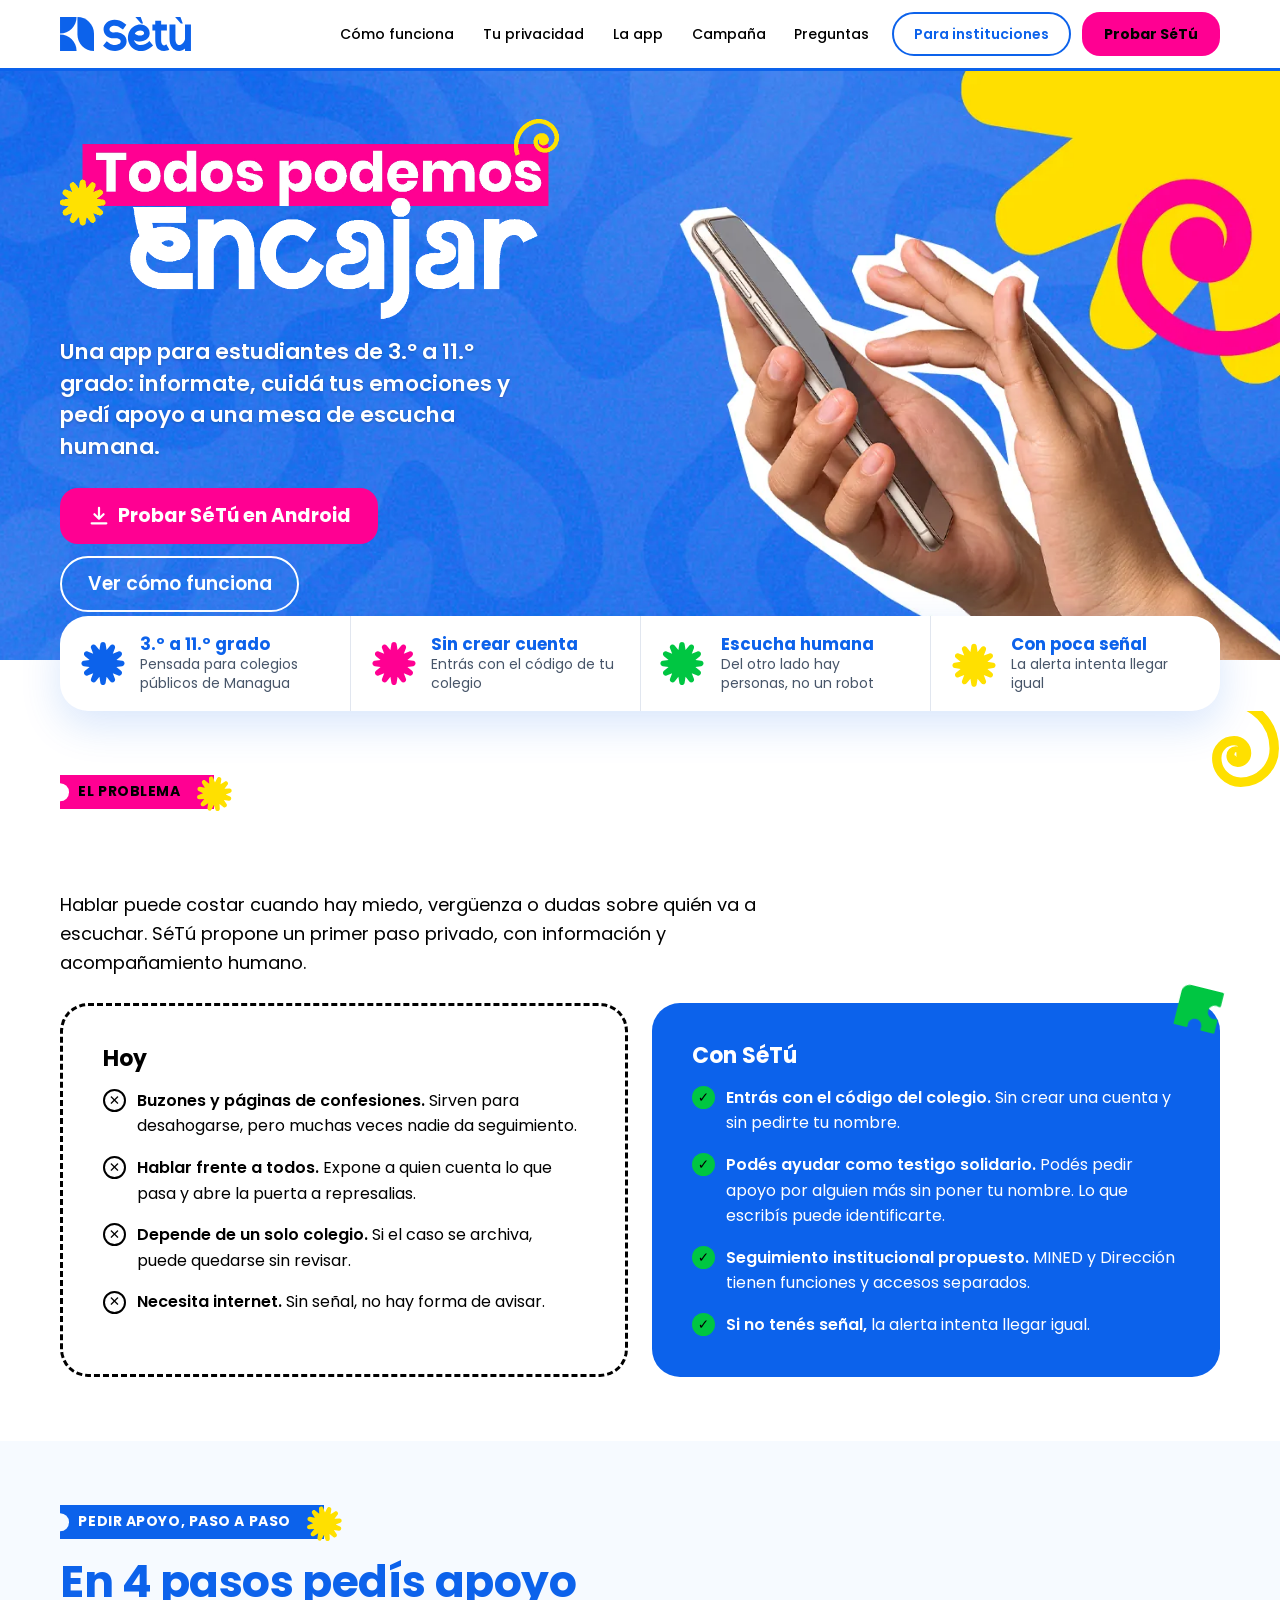
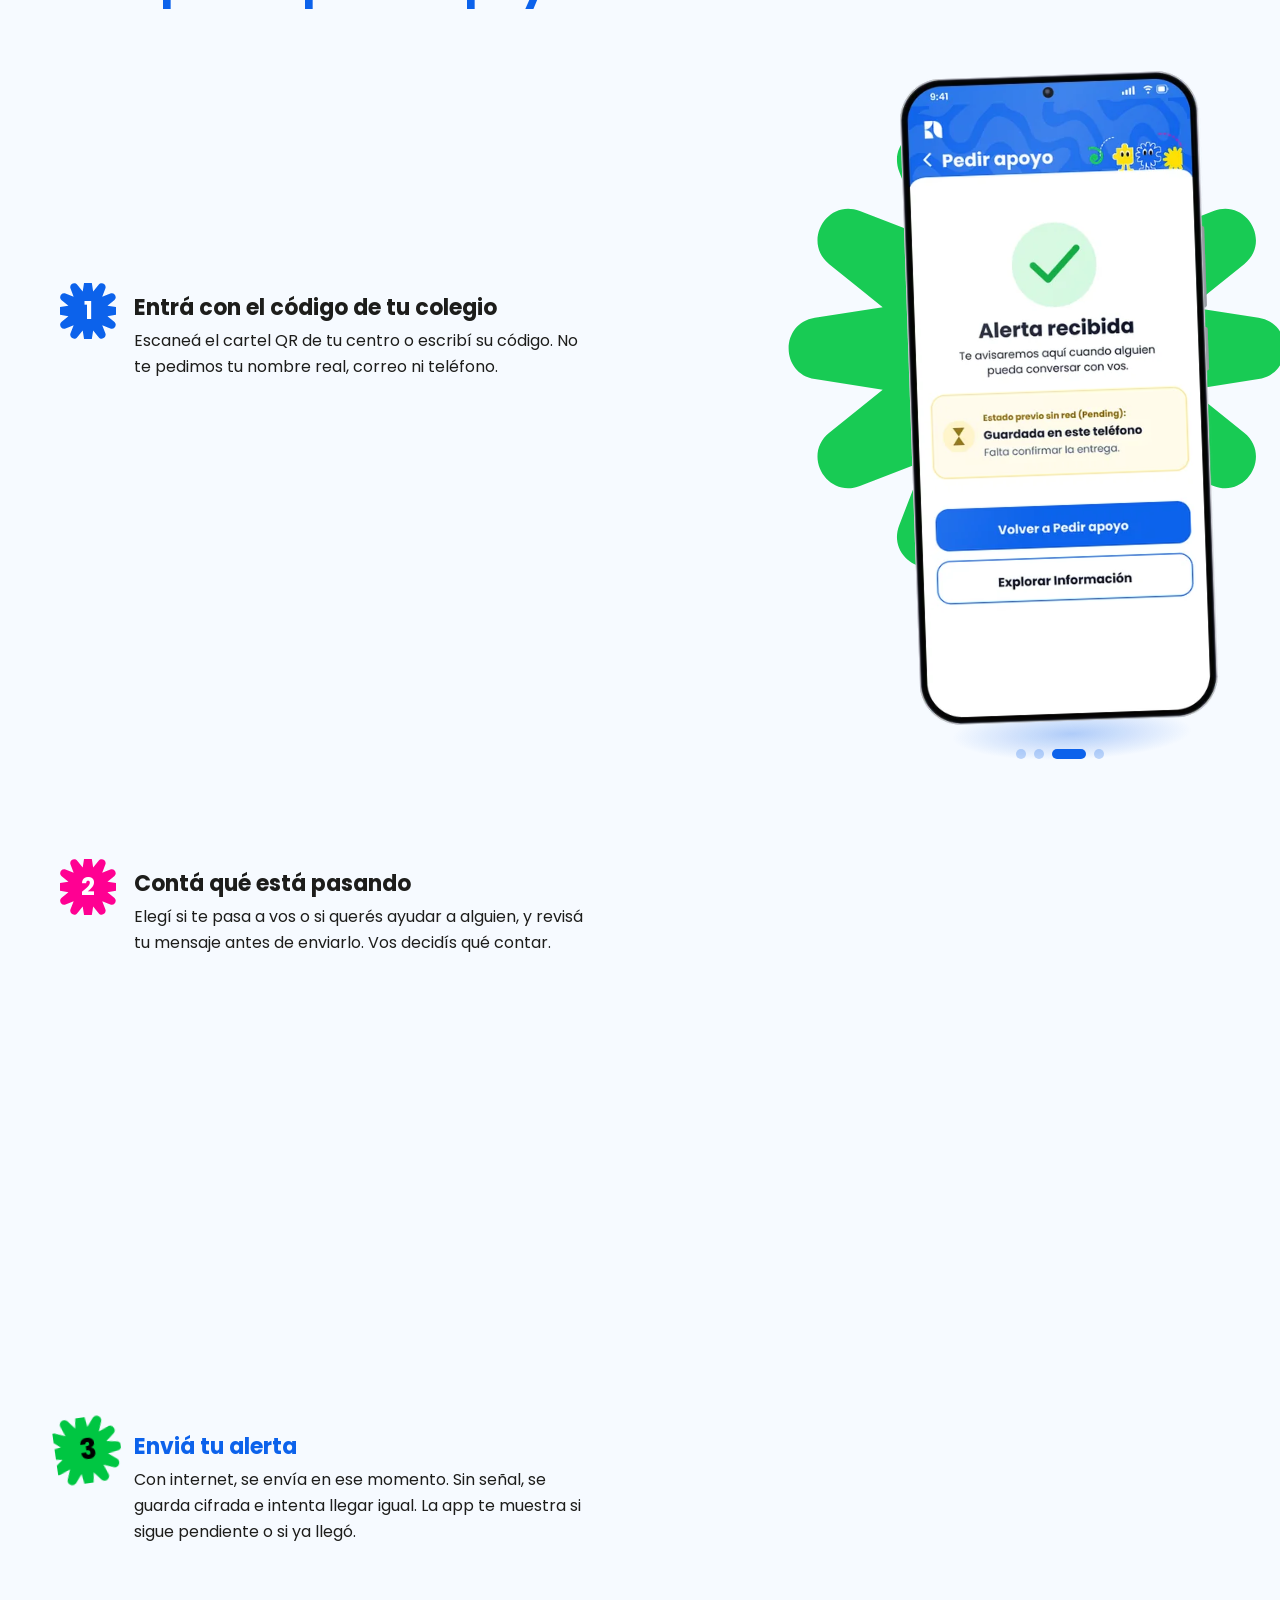
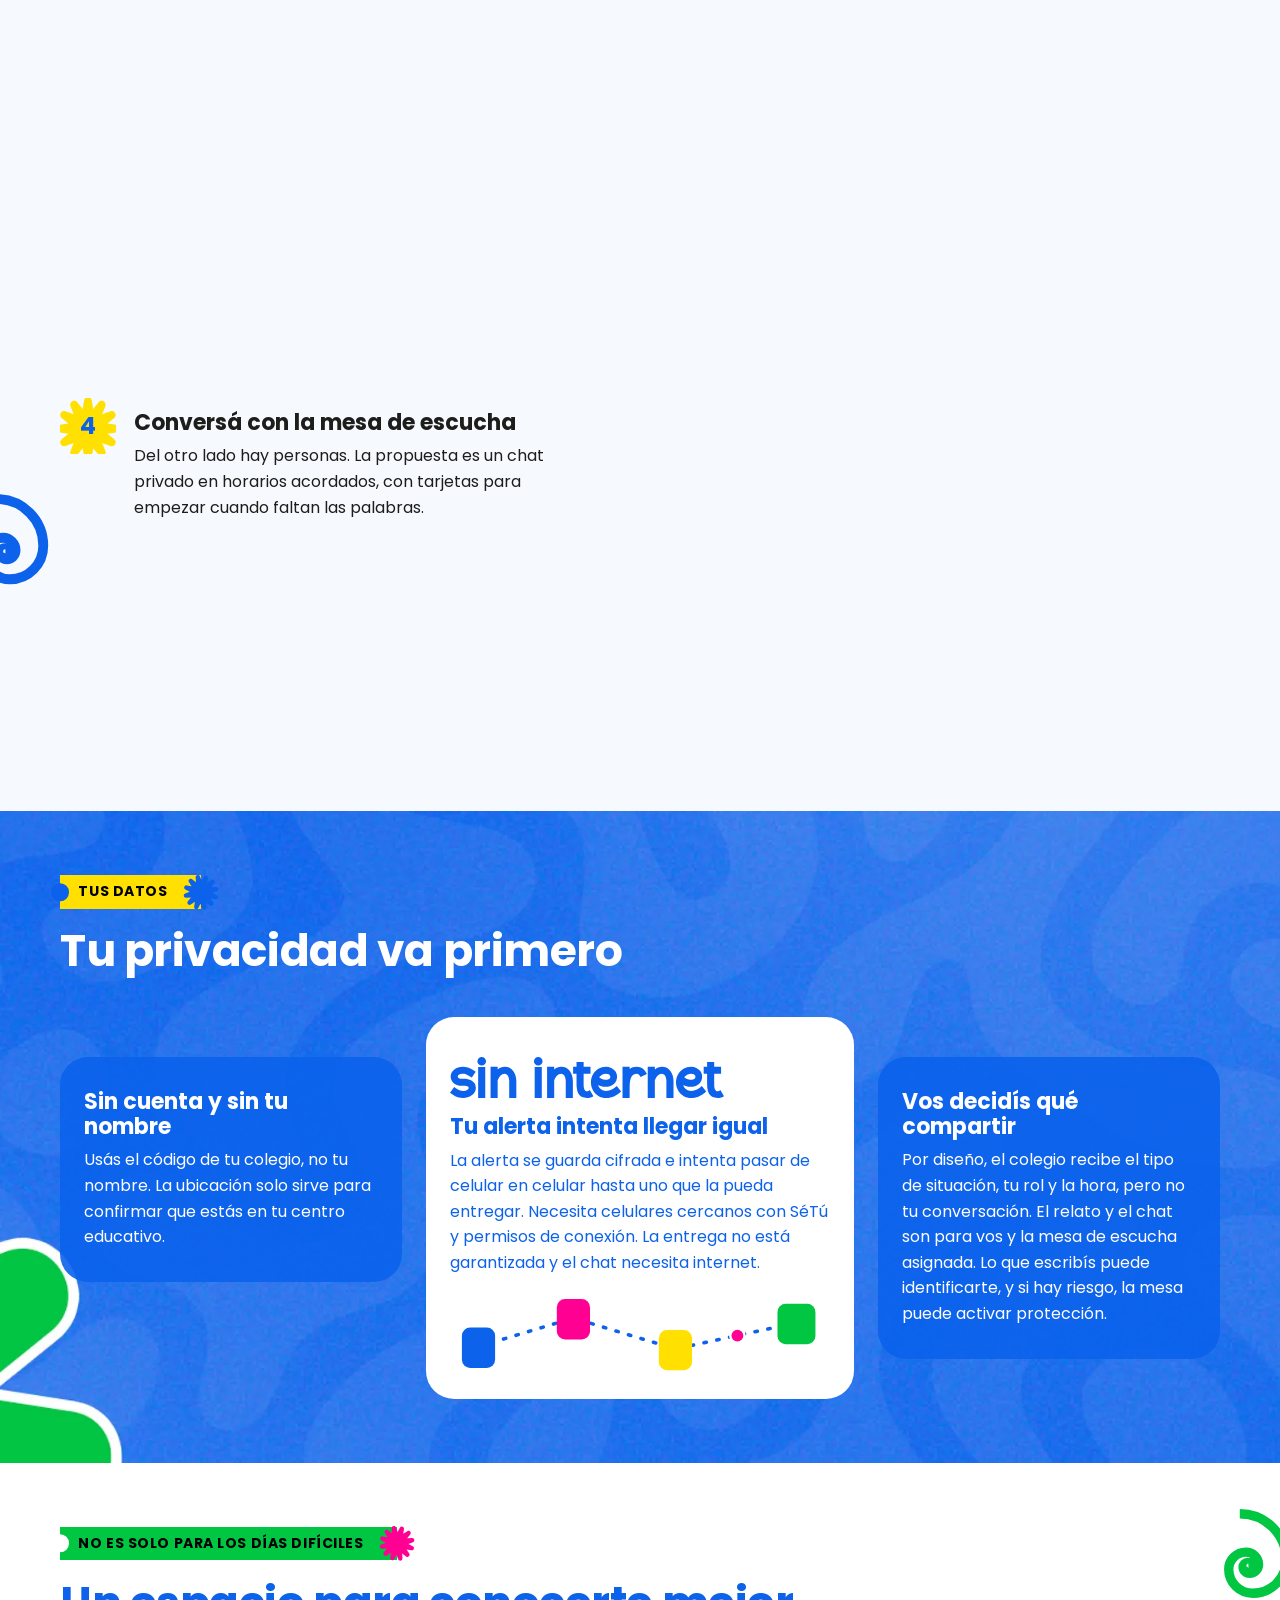
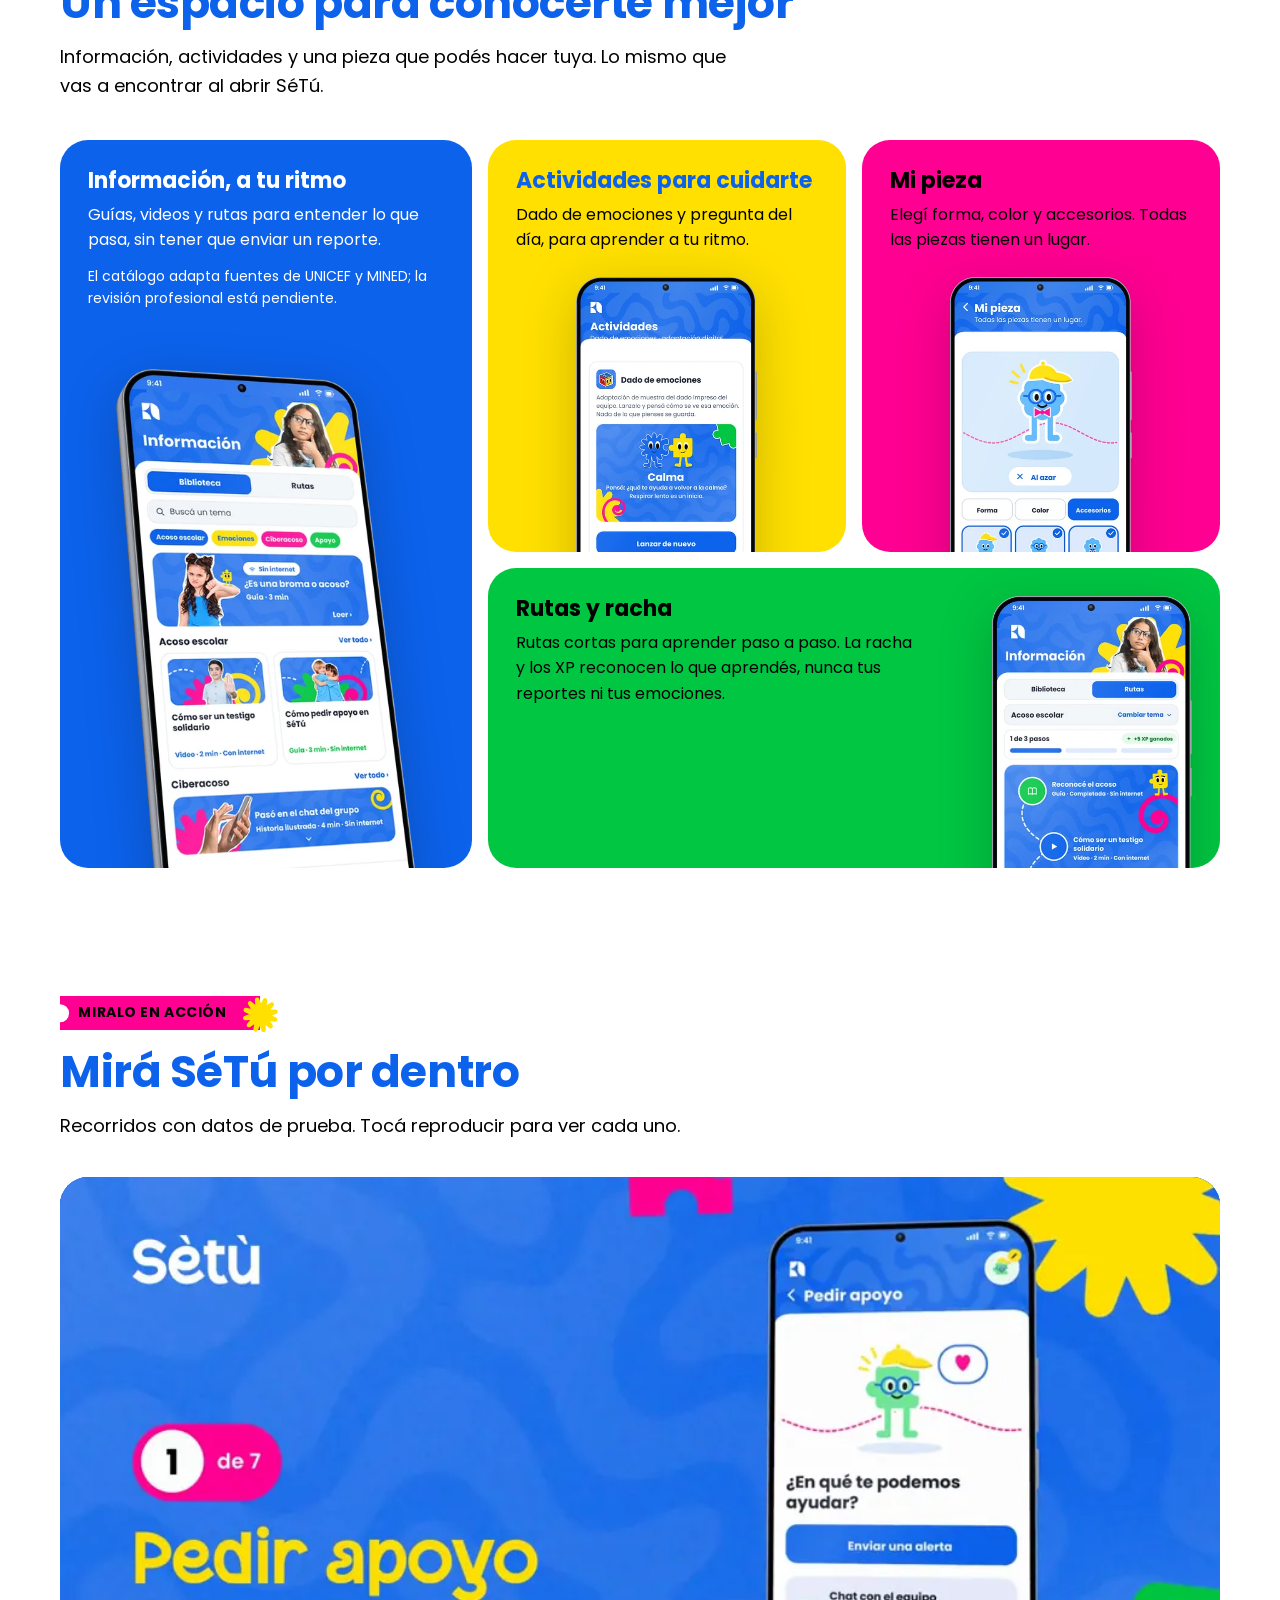
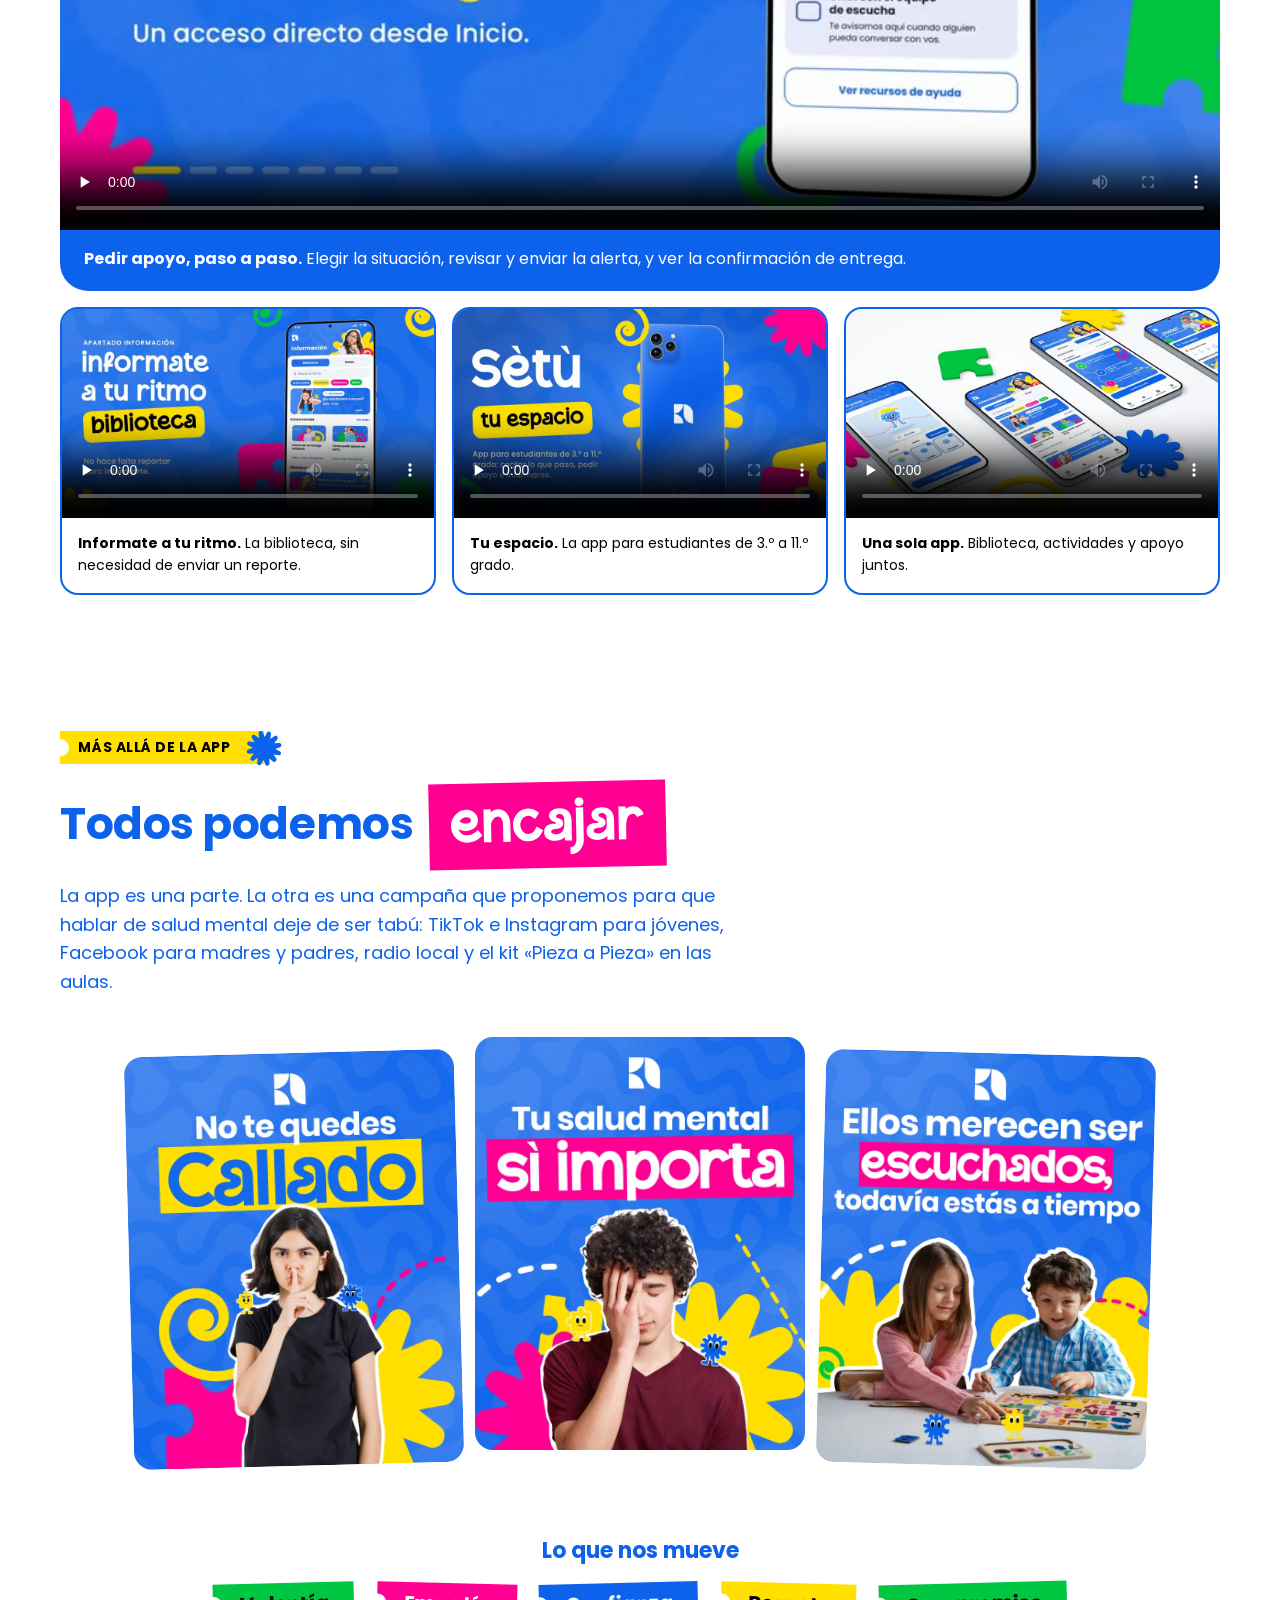
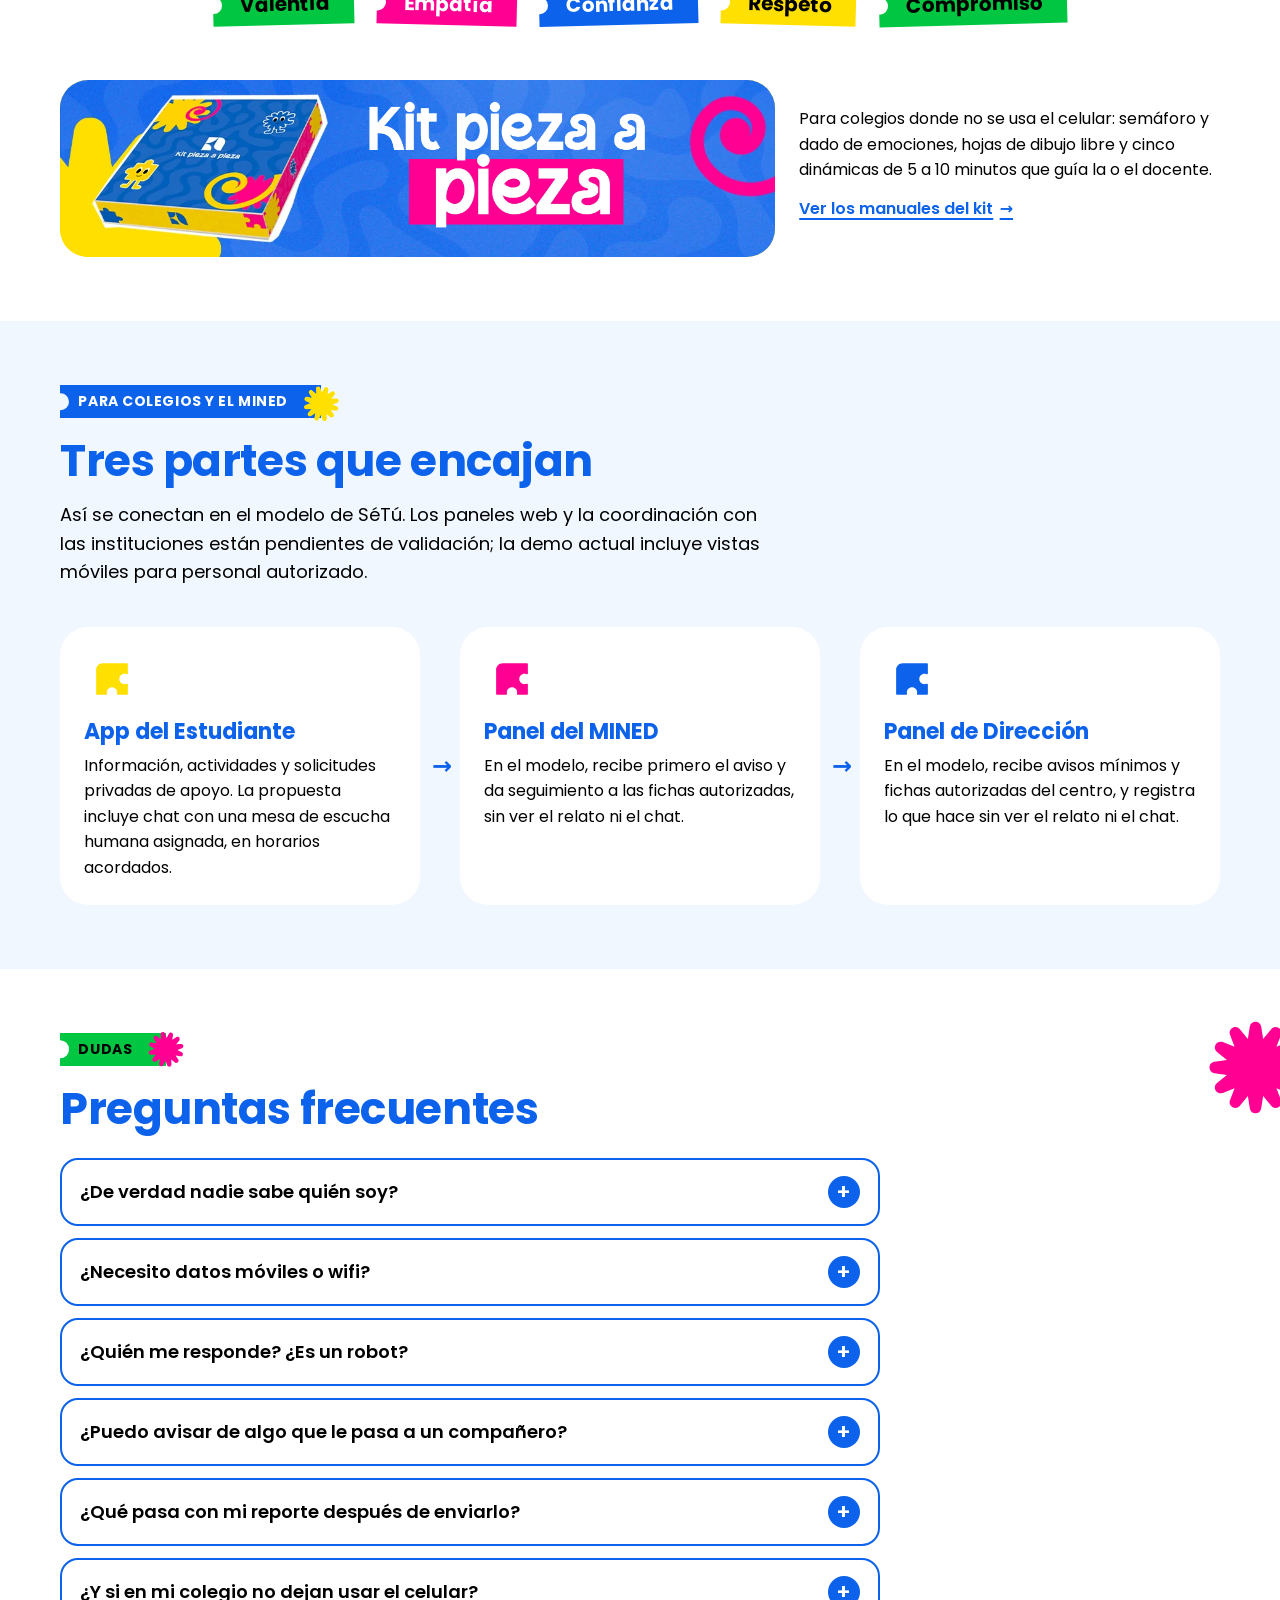
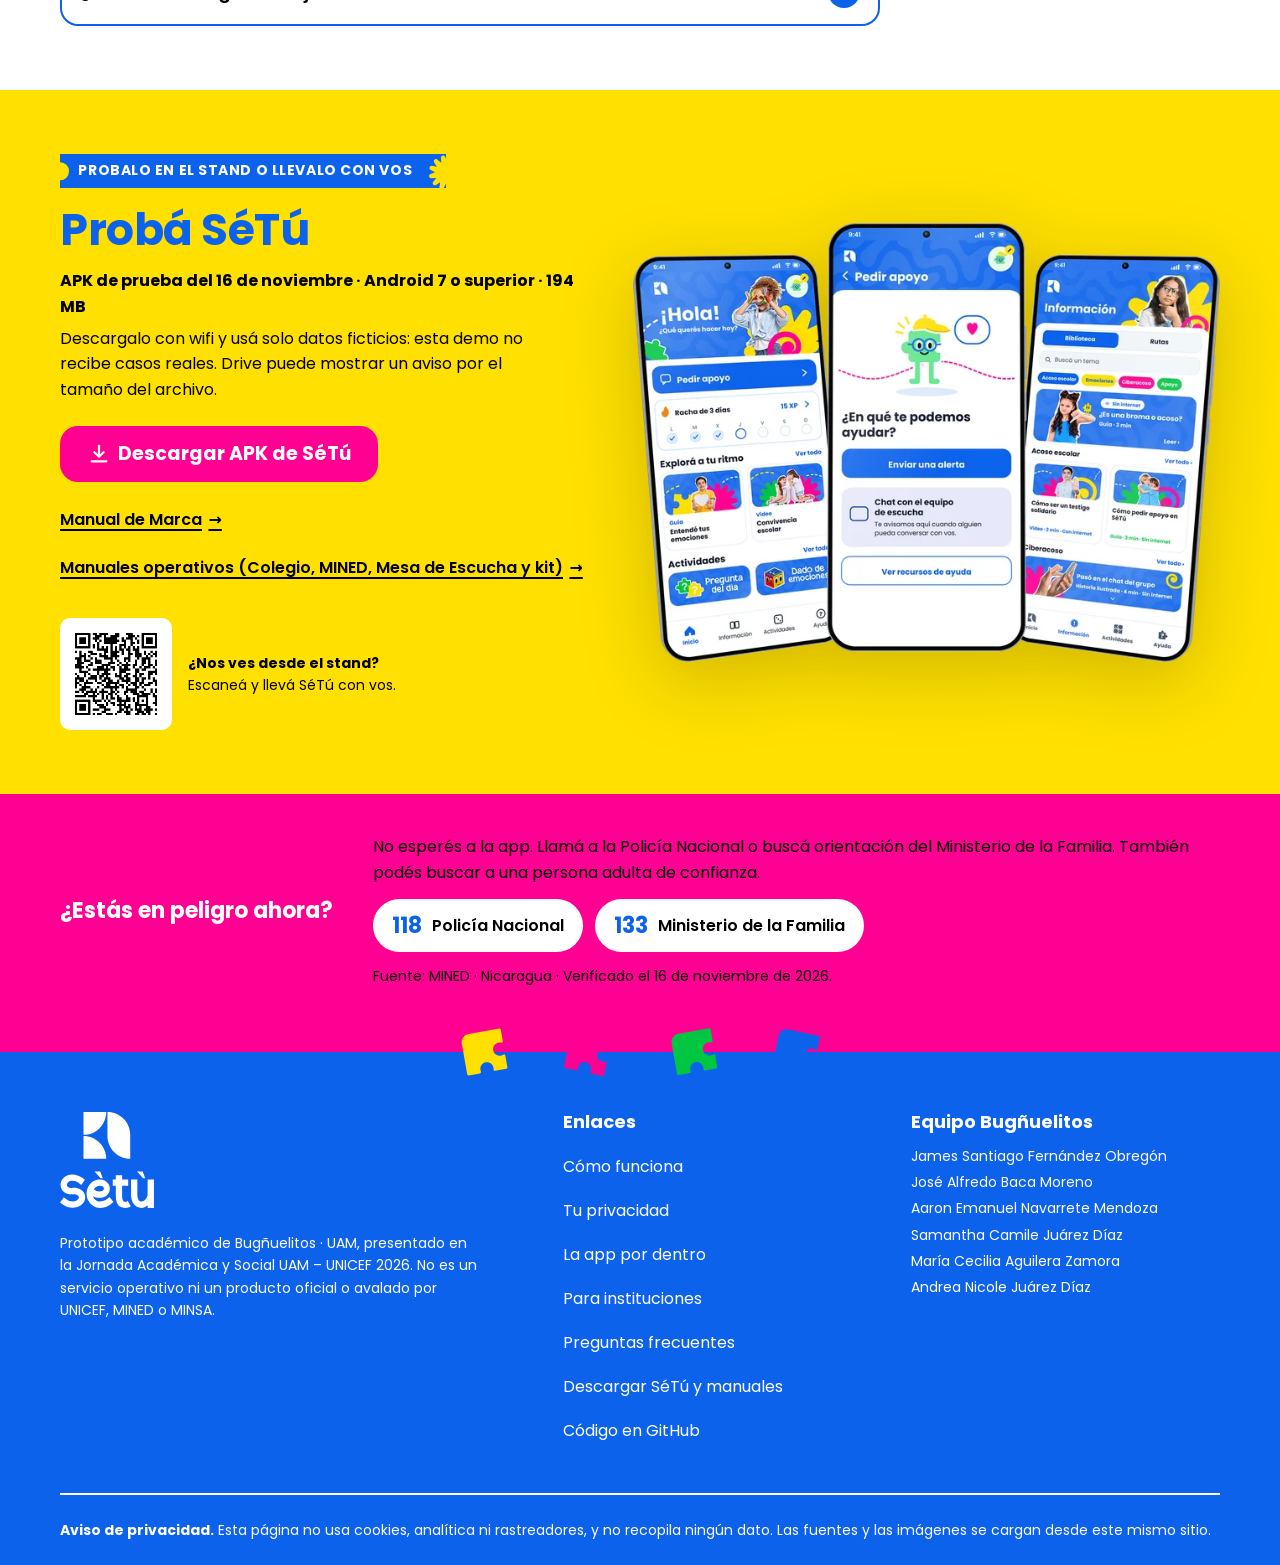
==== commit 5f81cbd9: "fix(landing): celular de «Así funciona» visible en todos los navegadores En Edge sobre Windows el ce" ====
--- a/landing/index.html
+++ b/landing/index.html
@@ -28,7 +28,7 @@
   <link rel="preload" href="assets/fonts/poppins-regular.woff2" as="font" type="font/woff2" crossorigin>
   <link rel="preload" href="assets/landing/hero-movil.webp" as="image" media="(max-width: 1023px)" fetchpriority="high">
   <link rel="preload" href="assets/landing/hero-fondo.webp" as="image" media="(min-width: 1024px)" fetchpriority="high">
-  <link rel="stylesheet" href="css/styles.css">
+  <link rel="stylesheet" href="css/styles.css?v=20261117e">
   <script>document.documentElement.classList.add('js');</script>
 </head>
 <body>
@@ -173,10 +173,10 @@
             </div>
             <div class="steps__float">
             <div class="steps__screens">
-            <img class="is-active" src="assets/app/tel-inicio-360.webp" srcset="assets/app/tel-inicio-360.webp 360w, assets/app/tel-inicio-720.webp 720w" sizes="300px" width="360" height="775" loading="lazy" alt="">
-            <img src="assets/app/tel-apoyo-360.webp" srcset="assets/app/tel-apoyo-360.webp 360w, assets/app/tel-apoyo-720.webp 720w" sizes="300px" width="360" height="775" loading="lazy" alt="">
-            <img src="assets/app/tel-recibida-360.webp" srcset="assets/app/tel-recibida-360.webp 360w, assets/app/tel-recibida-720.webp 720w" sizes="300px" width="360" height="775" loading="lazy" alt="">
-            <img src="assets/app/tel-chat-360.webp" srcset="assets/app/tel-chat-360.webp 360w, assets/app/tel-chat-720.webp 720w" sizes="300px" width="360" height="775" loading="lazy" alt="">
+            <img class="is-active" src="assets/app/tel-inicio-360.webp" srcset="assets/app/tel-inicio-360.webp 360w, assets/app/tel-inicio-720.webp 720w" sizes="300px" width="360" height="775" alt="">
+            <img src="assets/app/tel-apoyo-360.webp" srcset="assets/app/tel-apoyo-360.webp 360w, assets/app/tel-apoyo-720.webp 720w" sizes="300px" width="360" height="775" alt="">
+            <img src="assets/app/tel-recibida-360.webp" srcset="assets/app/tel-recibida-360.webp 360w, assets/app/tel-recibida-720.webp 720w" sizes="300px" width="360" height="775" alt="">
+            <img src="assets/app/tel-chat-360.webp" srcset="assets/app/tel-chat-360.webp 360w, assets/app/tel-chat-720.webp 720w" sizes="300px" width="360" height="775" alt="">
             </div>
             </div>
             <div class="steps__progress"><span class="is-active"></span><span></span><span></span><span></span></div>
@@ -464,6 +464,6 @@
     </div>
   </footer>
 
-  <script src="js/main.js" defer></script>
+  <script src="js/main.js?v=20261117e" defer></script>
 </body>
 </html>
--- a/landing/css/styles.css
+++ b/landing/css/styles.css
@@ -344,7 +344,7 @@
      del color del paso y abajo se marca el avance. */
   .steps__device {
     display: block; position: sticky; top: max(calc(var(--nav-h) + 1rem), calc(50vh - 350px));
-    width: 300px; margin-top: 2rem; perspective: 1400px;
+    width: min(300px, calc((100vh - var(--nav-h) - 110px) * 0.4645)); margin-top: 2rem; justify-self: center;
   }
   .steps__flores { position: absolute; left: 50%; top: 40%; width: 760px; height: 634px; transform: translate(-50%, -50%); z-index: 0; pointer-events: none; }
   .steps__flores img {
@@ -353,23 +353,30 @@
     transition: opacity 0.6s ease, transform 0.9s cubic-bezier(.34,1.3,.64,1);
   }
   .steps__flores img.is-active { opacity: 0.9; transform: scale(1) rotate(0); animation: girar 26s linear infinite; }
+  /* Sin 3D ni filtros sobre capas animadas: algunas gráficas en Windows dejaban el celular en blanco. */
   .steps__float { position: relative; z-index: 1; animation: flotar 6s ease-in-out infinite; }
   .steps__screens {
-    position: relative; aspect-ratio: 360 / 775;
-    transform: rotateY(-9deg) rotateX(3deg); transform-style: preserve-3d;
+    position: relative; width: 100%; height: 0; padding-bottom: 215.28%; /* 775 / 360 */
+    transform: rotate(-3deg);
     transition: transform 0.9s cubic-bezier(.2,.8,.2,1);
-    filter: drop-shadow(0 26px 44px rgb(12 98 235 / 0.28));
-  }
-  .steps__device[data-active="1"] .steps__screens { transform: rotateY(9deg) rotateX(3deg); }
-  .steps__device[data-active="2"] .steps__screens { transform: rotateY(-7deg) rotateX(-2deg); }
-  .steps__device[data-active="3"] .steps__screens { transform: rotateY(7deg) rotateX(-2deg); }
+  }
+  .steps__device[data-active="1"] .steps__screens { transform: rotate(3deg); }
+  .steps__device[data-active="2"] .steps__screens { transform: rotate(-2deg); }
+  .steps__device[data-active="3"] .steps__screens { transform: rotate(2deg); }
+  .steps__screens::after {
+    content: ""; position: absolute; left: 10%; right: 10%; bottom: -6%; height: 8%; z-index: 0;
+    border-radius: 50%; background: radial-gradient(closest-side, rgb(12 98 235 / 0.3), transparent);
+  }
+  /* La pantalla nueva sube y aparece sobre la anterior (sin clip-path: más compatible con Safari). */
   .steps__screens img {
-    position: absolute; inset: 0; width: 100%; height: 100%; z-index: 1;
-    clip-path: inset(100% 0 0 0);
-  }
-  .steps__screens img.is-prev { z-index: 2; clip-path: inset(0); }
-  .steps__screens img.is-active { z-index: 3; clip-path: inset(0); transition: clip-path 0.75s cubic-bezier(.7,0,.2,1); }
-  html:not(.js) .steps__screens img:first-child { clip-path: inset(0); }
+    position: absolute; top: 0; left: 0; width: 100%; height: 100%; z-index: 1;
+    opacity: 0; transform: translateY(28px) scale(0.97);
+  }
+  .steps__screens img.is-prev { z-index: 2; opacity: 1; transform: none; }
+  .steps__screens img.is-active {
+    z-index: 3; opacity: 1; transform: none;
+    transition: opacity 0.55s ease, transform 0.7s cubic-bezier(.2,.8,.2,1);
+  }
   .steps__progress { position: relative; z-index: 1; display: flex; justify-content: center; gap: 0.5rem; margin-top: 1.75rem; }
 }
 /* Indicadores de avance (celular fijo en escritorio y carrusel en celular). */
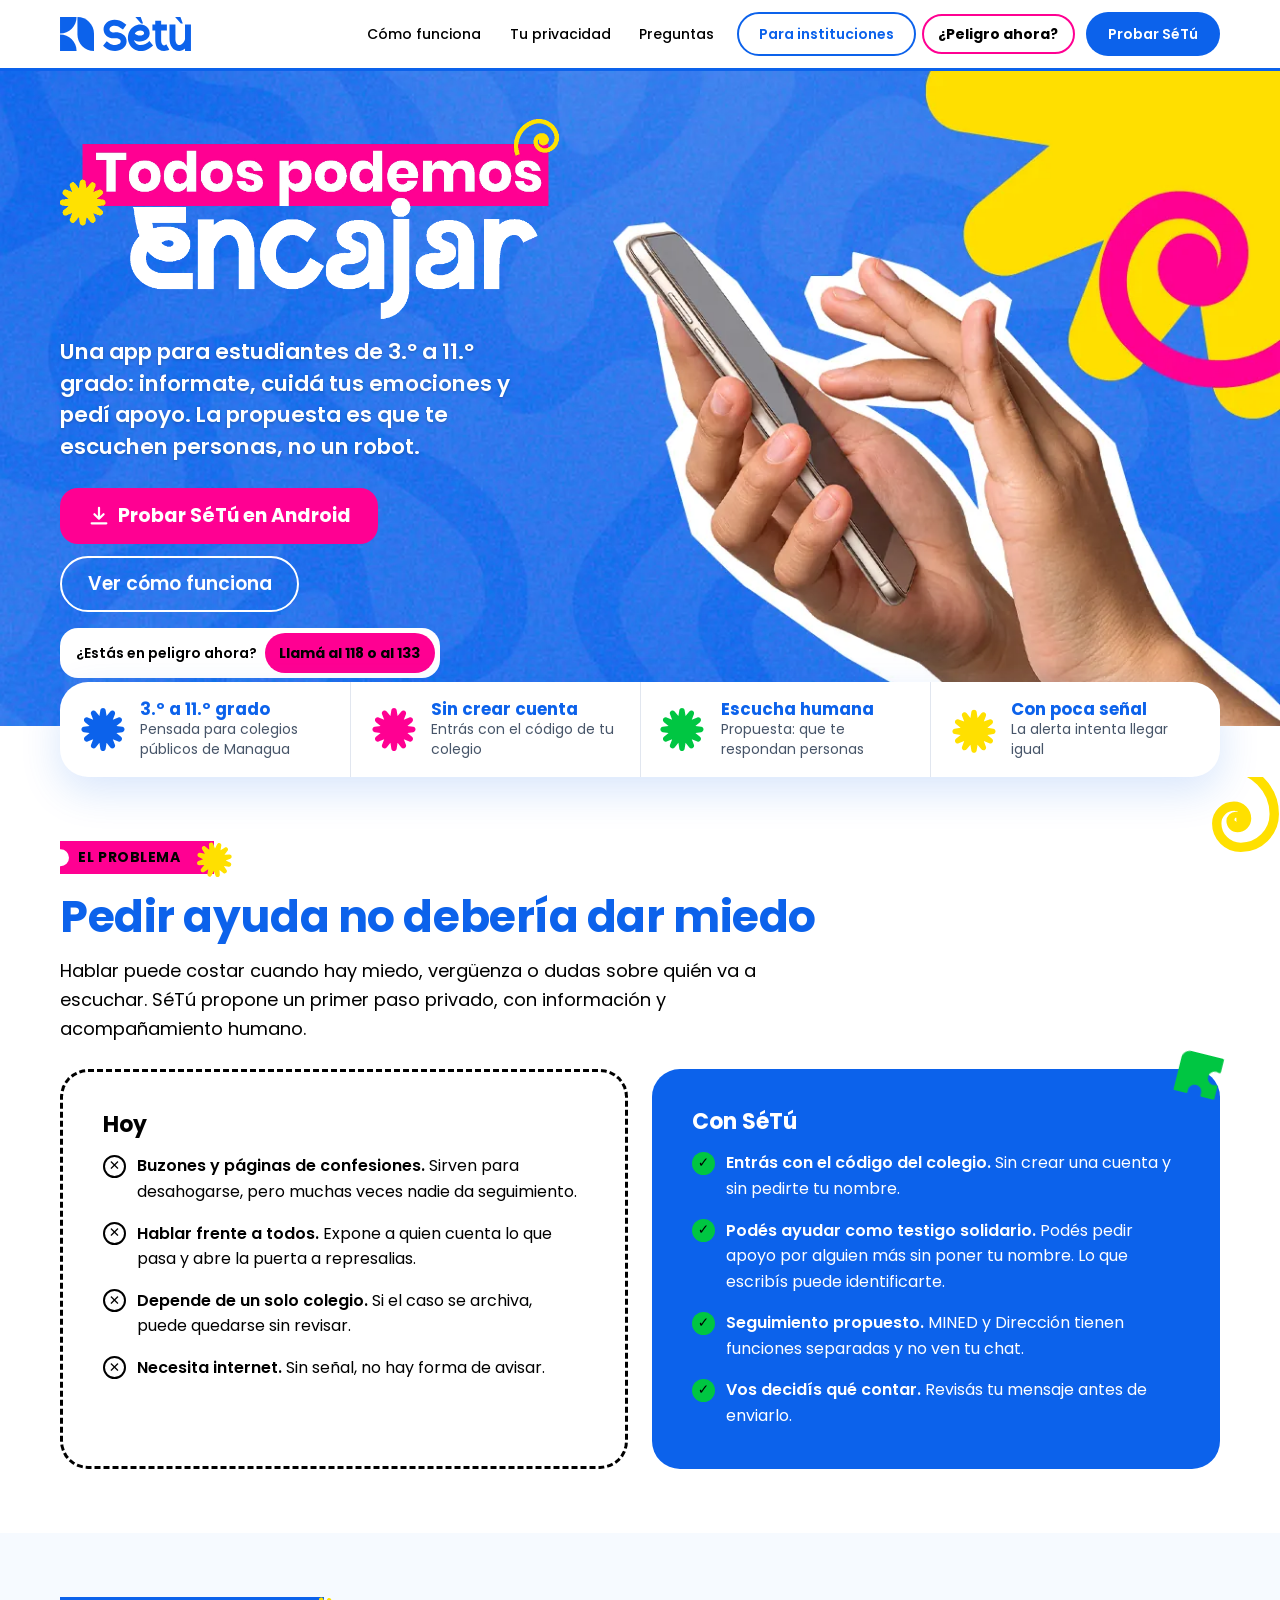
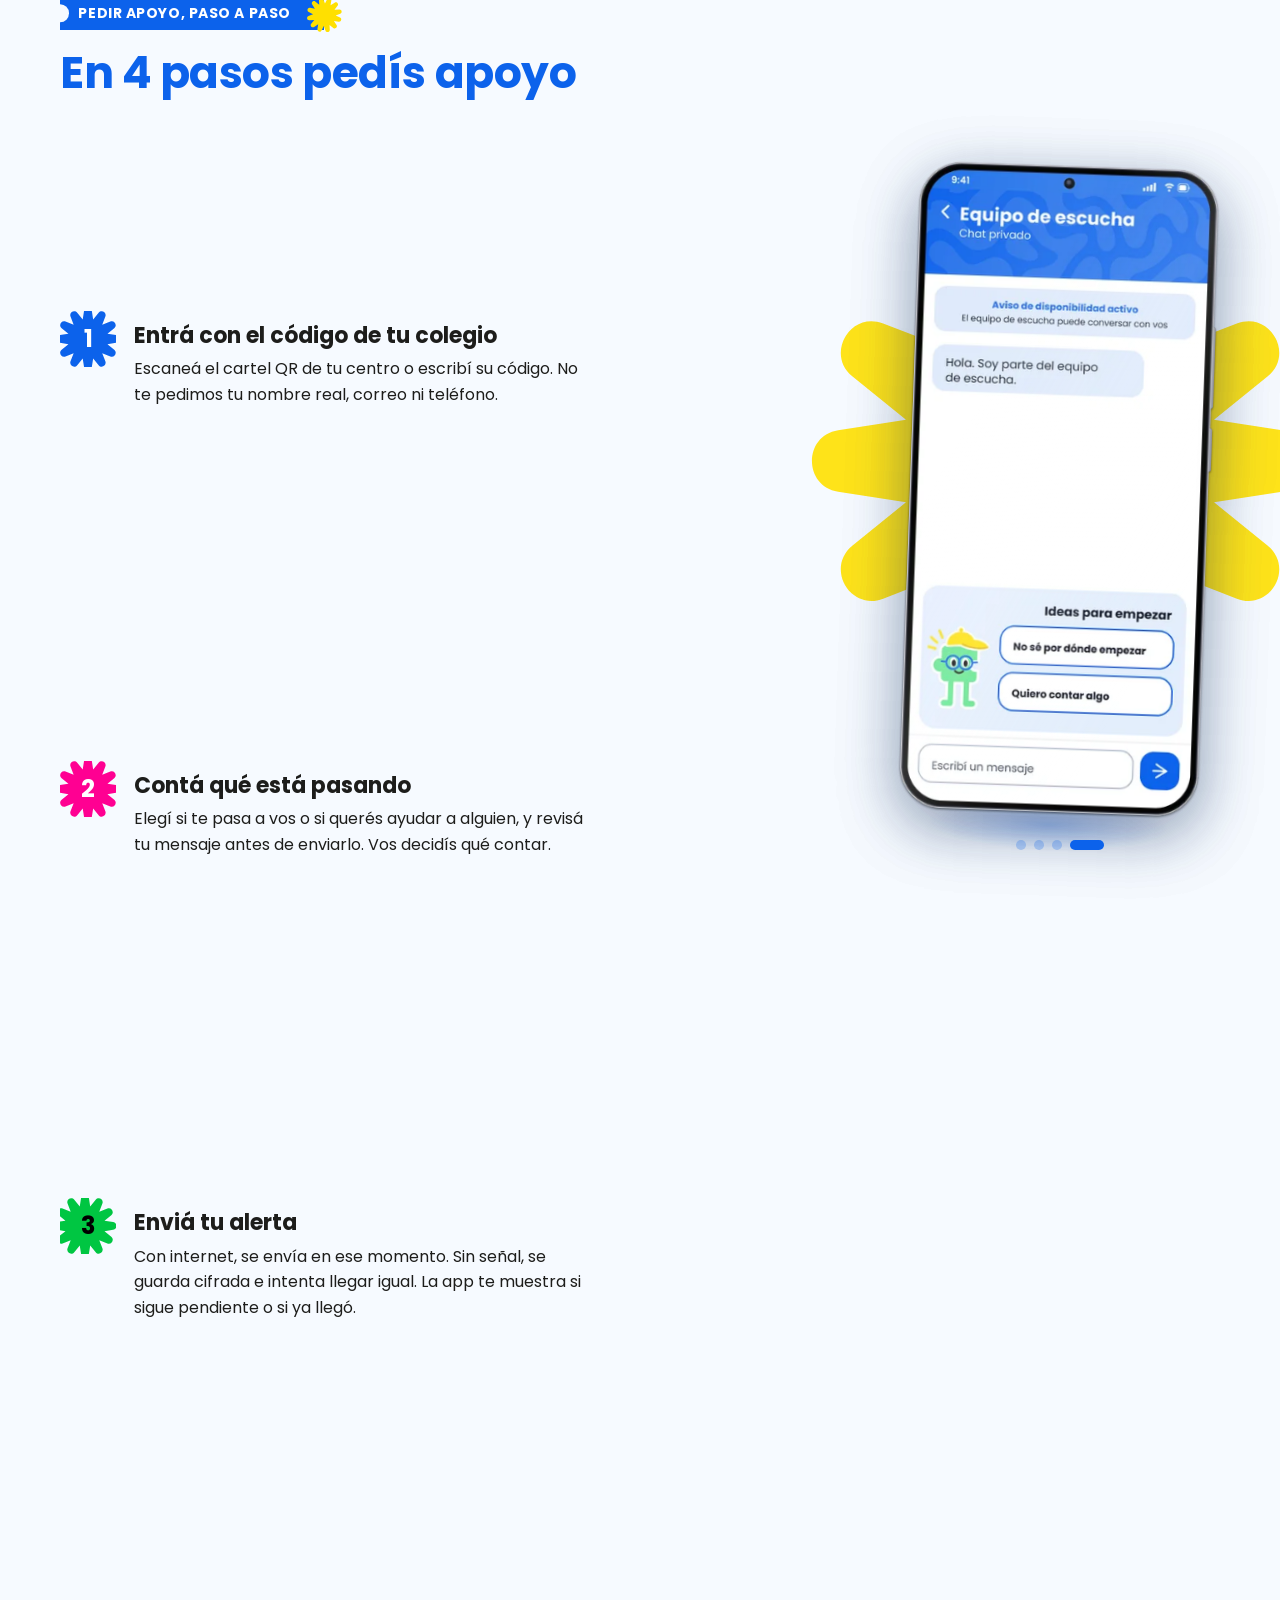
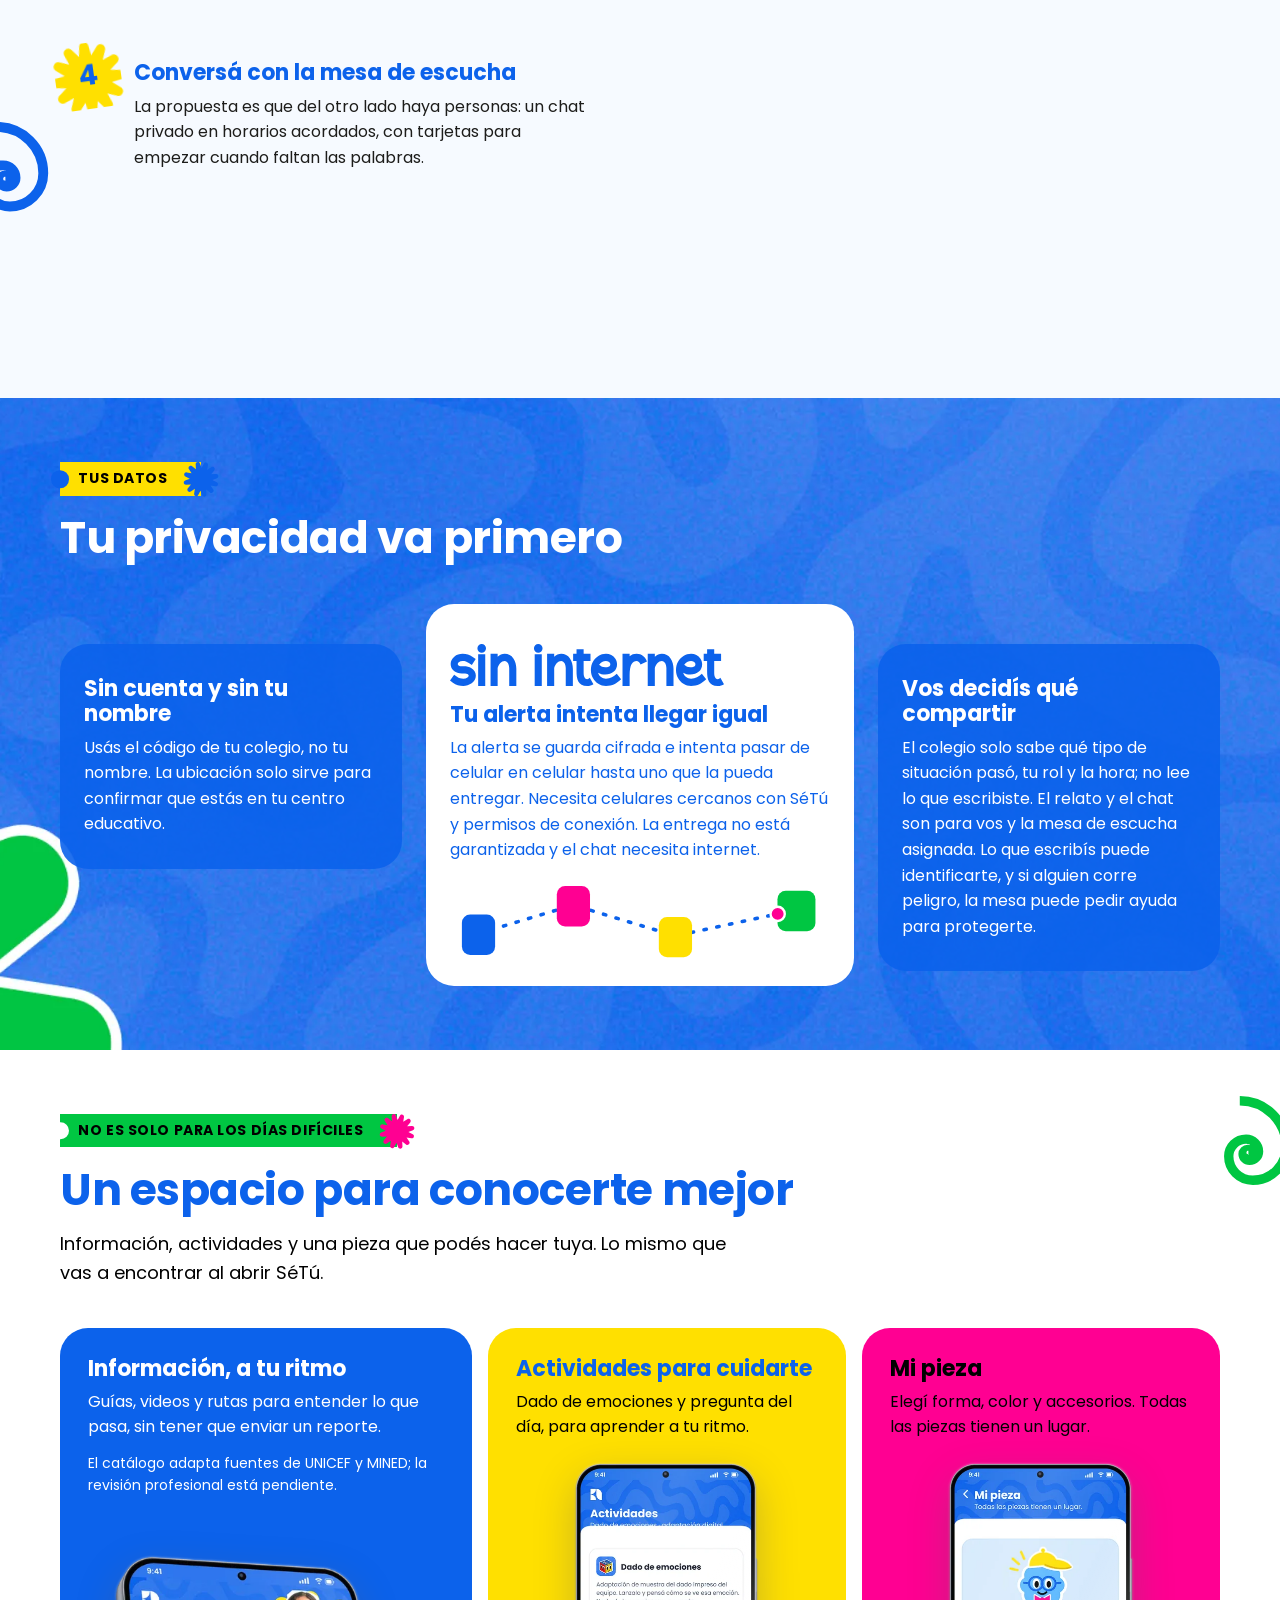
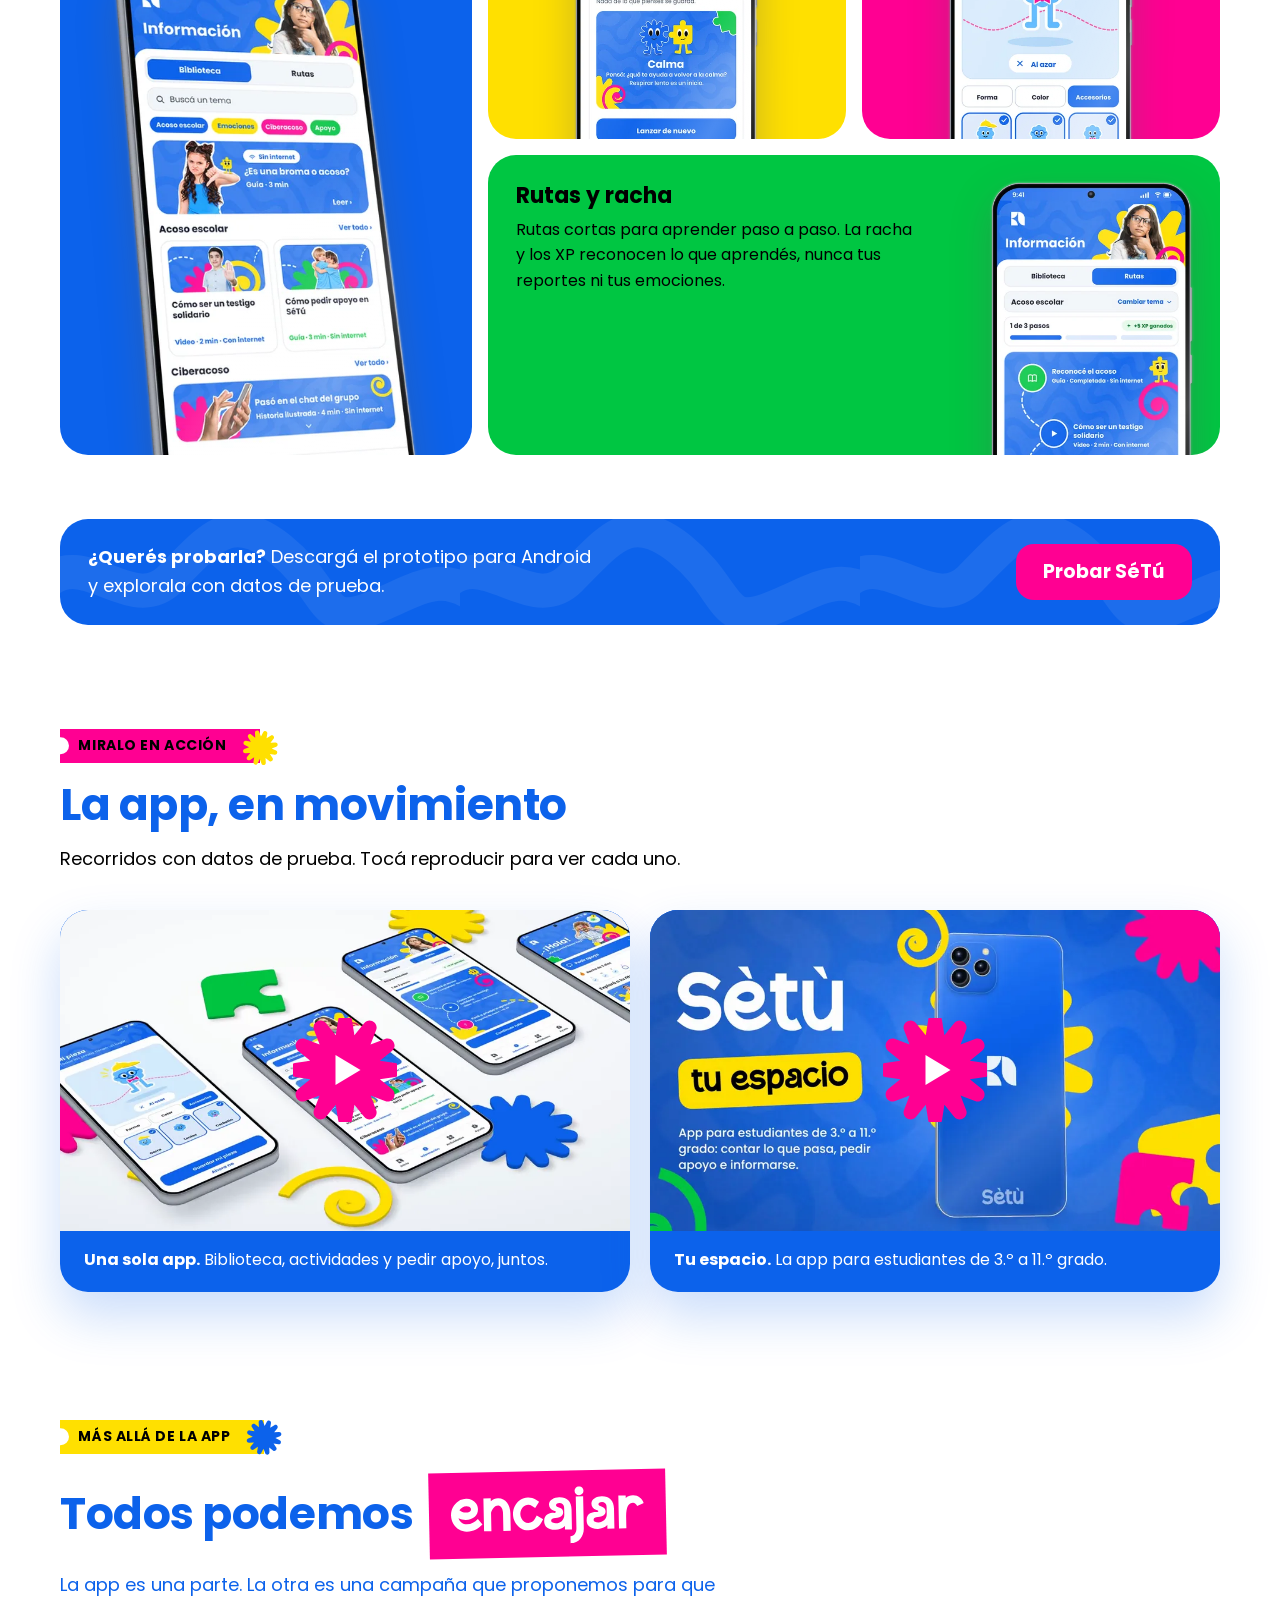
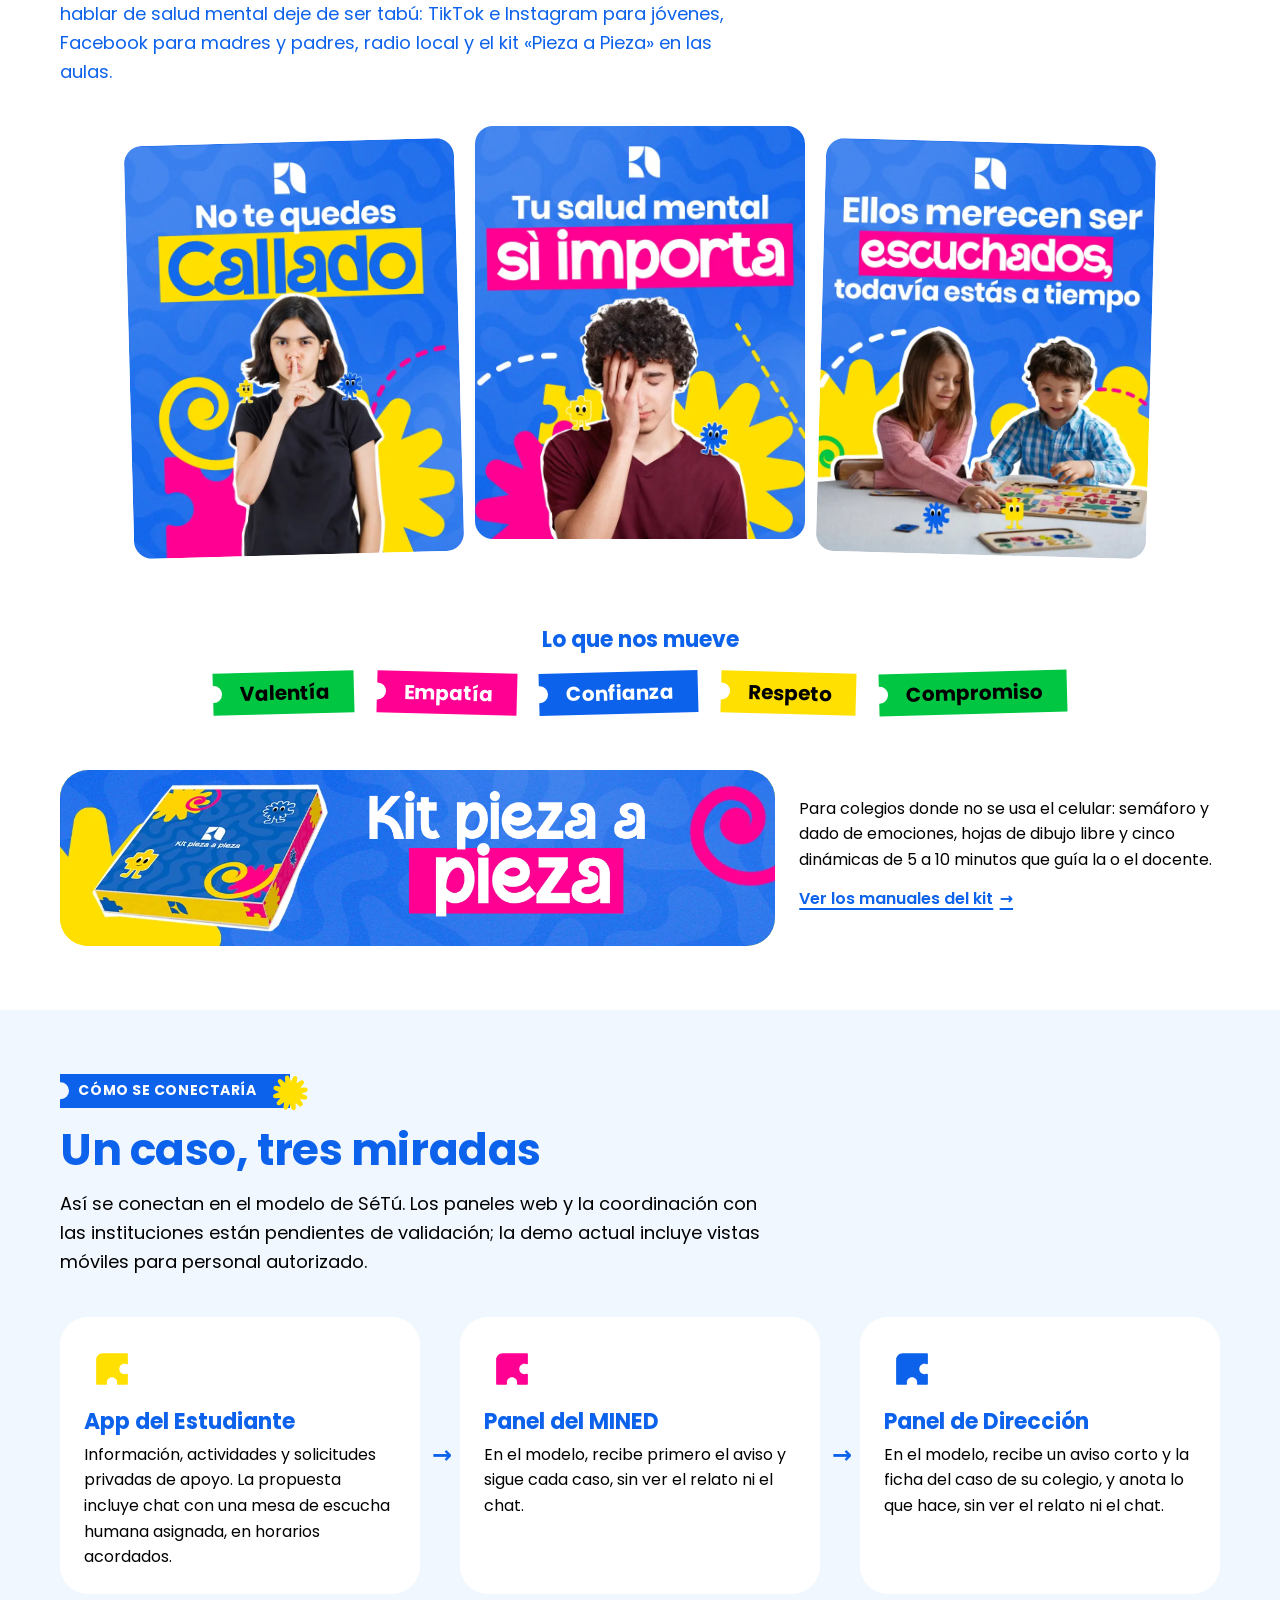
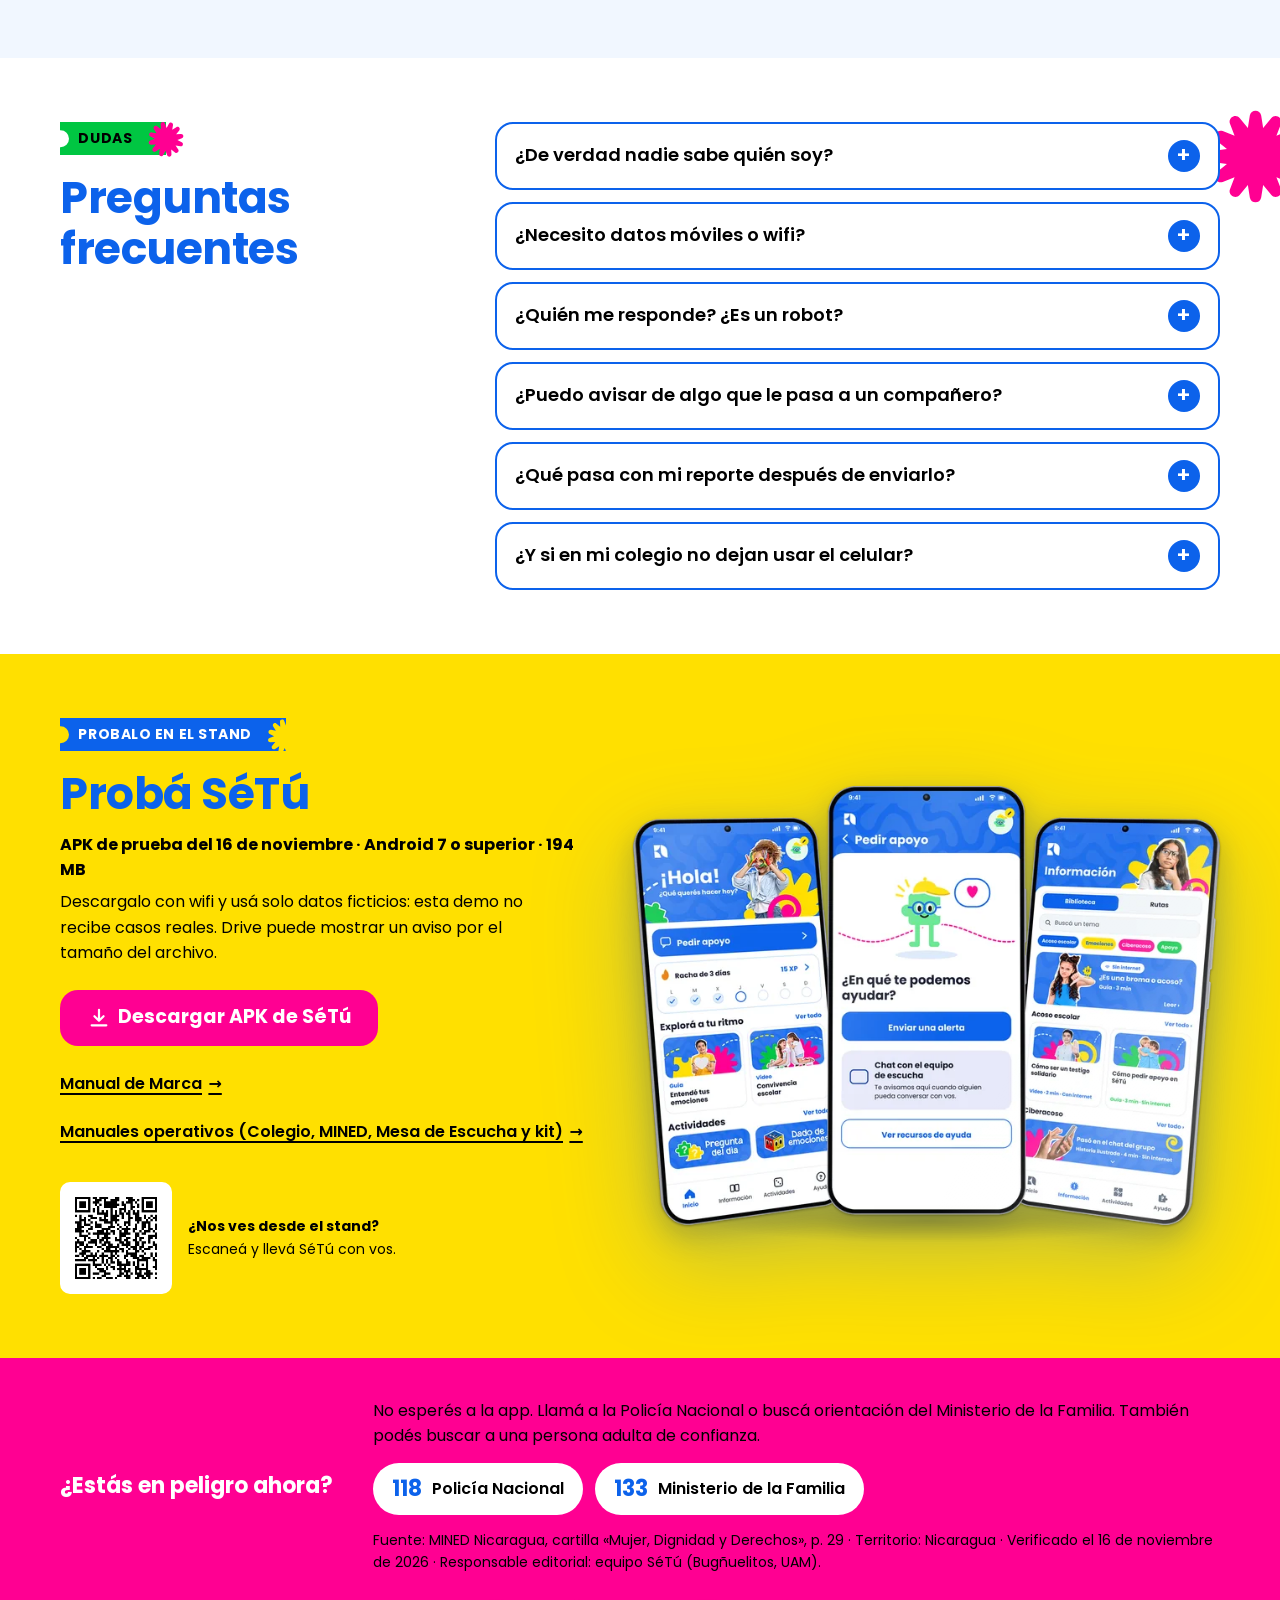
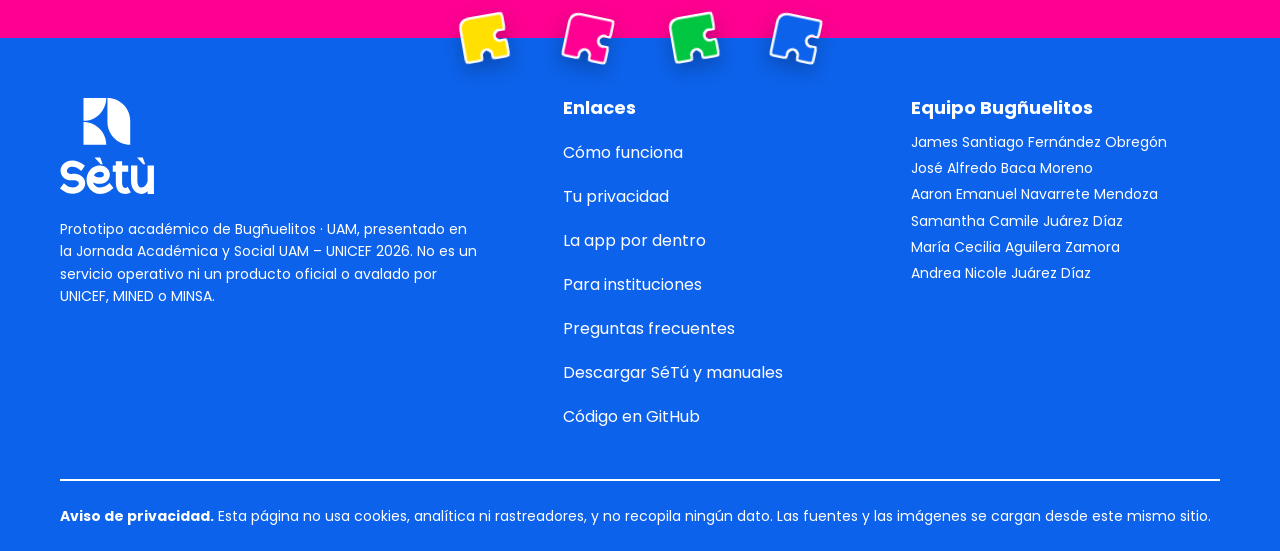
==== commit 0c1251e1: "feat(landing): mejoras de la segunda auditoría y mockups premium Reglas y seguridad: - Ayuda urgente" ====
--- a/landing/index.html
+++ b/landing/index.html
@@ -28,7 +28,7 @@
   <link rel="preload" href="assets/fonts/poppins-regular.woff2" as="font" type="font/woff2" crossorigin>
   <link rel="preload" href="assets/landing/hero-movil.webp" as="image" media="(max-width: 1023px)" fetchpriority="high">
   <link rel="preload" href="assets/landing/hero-fondo.webp" as="image" media="(min-width: 1024px)" fetchpriority="high">
-  <link rel="stylesheet" href="css/styles.css?v=20261117e">
+  <link rel="stylesheet" href="css/styles.css?v=20261118a">
   <script>document.documentElement.classList.add('js');</script>
 </head>
 <body>
@@ -47,11 +47,10 @@
       <nav class="nav__menu" id="menu" aria-label="Principal">
         <a href="#como-funciona">Cómo funciona</a>
         <a href="#privacidad">Tu privacidad</a>
-        <a href="#explorar">La app</a>
-        <a href="#campana">Campaña</a>
         <a href="#preguntas">Preguntas</a>
         <a class="btn btn--ghost" href="#instituciones">Para instituciones</a>
-        <a class="btn btn--magenta" href="#descargar">Probar SéTú</a>
+        <a class="nav__sos" href="#ayuda-urgente">¿Peligro ahora?</a>
+        <a class="btn btn--primary" href="#descargar">Probar SéTú</a>
       </nav>
     </div>
   </header>
@@ -65,7 +64,7 @@
           <h1 class="hero__title hero-in" style="--d:0">
             <img src="assets/landing/hero-encajar.webp" width="1799" height="720" alt="Todos podemos encajar" fetchpriority="high">
           </h1>
-          <p class="hero__lead hero-in" style="--d:1">Una app para estudiantes de 3.º a 11.º grado: informate, cuidá tus emociones y pedí apoyo a una mesa de escucha humana.</p>
+          <p class="hero__lead hero-in" style="--d:1">Una app para estudiantes de 3.º a 11.º grado: informate, cuidá tus emociones y pedí apoyo. La propuesta es que te escuchen personas, no un robot.</p>
           <div class="hero__actions hero-in" style="--d:2">
             <a class="btn btn--magenta btn--lg" href="#descargar">
               <img src="assets/landing/icono-descarga.svg" width="22" height="22" alt="" aria-hidden="true">
@@ -73,6 +72,7 @@
             </a>
             <a class="btn btn--light btn--lg" href="#como-funciona">Ver cómo funciona</a>
           </div>
+          <p class="hero__sos hero-in" style="--d:3">¿Estás en peligro ahora? <a href="#ayuda-urgente">Llamá al 118 o al 133</a></p>
         </div>
       </div>
     </section>
@@ -83,7 +83,7 @@
         <ul class="facts__list" data-reveal>
           <li class="fact"><img src="assets/elements/elemento-11-flor-azul.svg" width="44" height="44" alt="" aria-hidden="true"><div><strong>3.º a 11.º grado</strong><span>Pensada para colegios públicos de Managua</span></div></li>
           <li class="fact"><img src="assets/elements/elemento-13-flor-rosa.svg" width="44" height="44" alt="" aria-hidden="true"><div><strong>Sin crear cuenta</strong><span>Entrás con el código de tu colegio</span></div></li>
-          <li class="fact"><img src="assets/elements/elemento-10-flor-verde.svg" width="44" height="44" alt="" aria-hidden="true"><div><strong>Escucha humana</strong><span>Del otro lado hay personas, no un robot</span></div></li>
+          <li class="fact"><img src="assets/elements/elemento-10-flor-verde.svg" width="44" height="44" alt="" aria-hidden="true"><div><strong>Escucha humana</strong><span>Propuesta: que te respondan personas</span></div></li>
           <li class="fact"><img src="assets/elements/elemento-12-flor-amarilla.svg" width="44" height="44" alt="" aria-hidden="true"><div><strong>Con poca señal</strong><span>La alerta intenta llegar igual</span></div></li>
         </ul>
       </div>
@@ -113,8 +113,8 @@
             <ul class="checks checks--yes">
               <li><strong>Entrás con el código del colegio.</strong> Sin crear una cuenta y sin pedirte tu nombre.</li>
               <li><strong>Podés ayudar como testigo solidario.</strong> Podés pedir apoyo por alguien más sin poner tu nombre. Lo que escribís puede identificarte.</li>
-              <li><strong>Seguimiento institucional propuesto.</strong> MINED y Dirección tienen funciones y accesos separados.</li>
-              <li><strong>Si no tenés señal,</strong> la alerta intenta llegar igual.</li>
+              <li><strong>Seguimiento propuesto.</strong> MINED y Dirección tienen funciones separadas y no ven tu chat.</li>
+              <li><strong>Vos decidís qué contar.</strong> Revisás tu mensaje antes de enviarlo.</li>
             </ul>
           </article>
         </div>
@@ -128,14 +128,14 @@
         <p class="ribbon ribbon--blue">Pedir apoyo, paso a paso</p>
         <h2 id="steps-title" class="h2" data-reveal>En 4 pasos pedís apoyo</h2>
         <div class="steps__inner">
-          <ol class="steps__list" tabindex="0" aria-label="Los 4 pasos; en celular deslizá para ver cada uno">
+          <ol class="steps__list" data-carousel tabindex="0" aria-label="Los 4 pasos; en celular deslizá para ver cada uno">
             <li class="step" data-step="0">
               <span class="step__num" aria-hidden="true">1</span>
               <div class="step__text">
                 <h3>Entrá con el código de tu colegio</h3>
                 <p>Escaneá el cartel QR de tu centro o escribí su código. No te pedimos tu nombre real, correo ni teléfono.</p>
               </div>
-              <img class="step__phone" src="assets/app/tel-inicio-360.webp" srcset="assets/app/tel-inicio-360.webp 360w, assets/app/tel-inicio-720.webp 720w" sizes="220px" width="360" height="775" loading="lazy" alt="Pantalla de inicio de SéTú con el botón «Pedir apoyo», la racha de la semana y actividades.">
+              <span class="step__phone mock"None><img src="assets/app/tel-inicio-360.webp" srcset="assets/app/tel-inicio-360.webp 360w, assets/app/tel-inicio-720.webp 720w, assets/app/tel-inicio-1080.webp 1080w" sizes="220px" width="360" height="775" loading="lazy" alt="Pantalla de inicio de SéTú con el botón «Pedir apoyo», la racha de la semana y actividades."><span class="mock__gloss" aria-hidden="true" style="-webkit-mask-image:url('assets/app/tel-inicio-360.webp');mask-image:url('assets/app/tel-inicio-360.webp')"></span></span>
             </li>
             <li class="step" data-step="1">
               <span class="step__num" aria-hidden="true">2</span>
@@ -143,7 +143,7 @@
                 <h3>Contá qué está pasando</h3>
                 <p>Elegí si te pasa a vos o si querés ayudar a alguien, y revisá tu mensaje antes de enviarlo. Vos decidís qué contar.</p>
               </div>
-              <img class="step__phone" src="assets/app/tel-apoyo-360.webp" srcset="assets/app/tel-apoyo-360.webp 360w, assets/app/tel-apoyo-720.webp 720w" sizes="220px" width="360" height="775" loading="lazy" alt="Pantalla «Pedir apoyo»: ¿En qué te podemos ayudar? con las opciones enviar una alerta o chatear con el equipo de escucha.">
+              <span class="step__phone mock"None><img src="assets/app/tel-apoyo-360.webp" srcset="assets/app/tel-apoyo-360.webp 360w, assets/app/tel-apoyo-720.webp 720w, assets/app/tel-apoyo-1080.webp 1080w" sizes="220px" width="360" height="775" loading="lazy" alt="Pantalla «Pedir apoyo»: ¿En qué te podemos ayudar? con las opciones enviar una alerta o chatear con el equipo de escucha."><span class="mock__gloss" aria-hidden="true" style="-webkit-mask-image:url('assets/app/tel-apoyo-360.webp');mask-image:url('assets/app/tel-apoyo-360.webp')"></span></span>
             </li>
             <li class="step" data-step="2">
               <span class="step__num" aria-hidden="true">3</span>
@@ -151,18 +151,17 @@
                 <h3>Enviá tu alerta</h3>
                 <p>Con internet, se envía en ese momento. Sin señal, se guarda cifrada e intenta llegar igual. La app te muestra si sigue pendiente o si ya llegó.</p>
               </div>
-              <img class="step__phone" src="assets/app/tel-recibida-360.webp" srcset="assets/app/tel-recibida-360.webp 360w, assets/app/tel-recibida-720.webp 720w" sizes="220px" width="360" height="775" loading="lazy" alt="Pantalla «Alerta recibida» con la confirmación de entrega.">
+              <span class="step__phone mock"None><img src="assets/app/tel-recibida-360.webp" srcset="assets/app/tel-recibida-360.webp 360w, assets/app/tel-recibida-720.webp 720w, assets/app/tel-recibida-1080.webp 1080w" sizes="220px" width="360" height="775" loading="lazy" alt="Pantalla de una alerta guardada en el teléfono, a la espera de confirmar la entrega."><span class="mock__gloss" aria-hidden="true" style="-webkit-mask-image:url('assets/app/tel-recibida-360.webp');mask-image:url('assets/app/tel-recibida-360.webp')"></span></span>
             </li>
             <li class="step" data-step="3">
               <span class="step__num" aria-hidden="true">4</span>
               <div class="step__text">
                 <h3>Conversá con la mesa de escucha</h3>
-                <p>Del otro lado hay personas. La propuesta es un chat privado en horarios acordados, con tarjetas para empezar cuando faltan las palabras.</p>
+                <p>La propuesta es que del otro lado haya personas: un chat privado en horarios acordados, con tarjetas para empezar cuando faltan las palabras.</p>
               </div>
-              <img class="step__phone" src="assets/app/tel-chat-360.webp" srcset="assets/app/tel-chat-360.webp 360w, assets/app/tel-chat-720.webp 720w" sizes="220px" width="360" height="775" loading="lazy" alt="Pantalla «Equipo de escucha», chat privado con ideas para empezar como «No sé por dónde empezar».">
+              <span class="step__phone mock"None><img src="assets/app/tel-chat-360.webp" srcset="assets/app/tel-chat-360.webp 360w, assets/app/tel-chat-720.webp 720w, assets/app/tel-chat-1080.webp 1080w" sizes="220px" width="360" height="775" loading="lazy" alt="Pantalla «Equipo de escucha», chat privado con ideas para empezar como «No sé por dónde empezar»."><span class="mock__gloss" aria-hidden="true" style="-webkit-mask-image:url('assets/app/tel-chat-360.webp');mask-image:url('assets/app/tel-chat-360.webp')"></span></span>
             </li>
           </ol>
-          <div class="steps__dots" aria-hidden="true"><span class="is-active"></span><span></span><span></span><span></span></div>
           <p class="carousel-hint" aria-hidden="true">Deslizá para ver los 4 pasos →</p>
           <div class="steps__device" aria-hidden="true" data-active="0">
             <div class="steps__flores">
@@ -173,10 +172,11 @@
             </div>
             <div class="steps__float">
             <div class="steps__screens">
-            <img class="is-active" src="assets/app/tel-inicio-360.webp" srcset="assets/app/tel-inicio-360.webp 360w, assets/app/tel-inicio-720.webp 720w" sizes="300px" width="360" height="775" alt="">
-            <img src="assets/app/tel-apoyo-360.webp" srcset="assets/app/tel-apoyo-360.webp 360w, assets/app/tel-apoyo-720.webp 720w" sizes="300px" width="360" height="775" alt="">
-            <img src="assets/app/tel-recibida-360.webp" srcset="assets/app/tel-recibida-360.webp 360w, assets/app/tel-recibida-720.webp 720w" sizes="300px" width="360" height="775" alt="">
-            <img src="assets/app/tel-chat-360.webp" srcset="assets/app/tel-chat-360.webp 360w, assets/app/tel-chat-720.webp 720w" sizes="300px" width="360" height="775" alt="">
+            <img class="is-active" src="assets/app/tel-inicio-360.webp" srcset="assets/app/tel-inicio-360.webp 360w, assets/app/tel-inicio-720.webp 720w, assets/app/tel-inicio-1080.webp 1080w" sizes="300px" width="360" height="775" alt="">
+            <img src="assets/app/tel-apoyo-360.webp" srcset="assets/app/tel-apoyo-360.webp 360w, assets/app/tel-apoyo-720.webp 720w, assets/app/tel-apoyo-1080.webp 1080w" sizes="300px" width="360" height="775" alt="">
+            <img src="assets/app/tel-recibida-360.webp" srcset="assets/app/tel-recibida-360.webp 360w, assets/app/tel-recibida-720.webp 720w, assets/app/tel-recibida-1080.webp 1080w" sizes="300px" width="360" height="775" alt="">
+            <img src="assets/app/tel-chat-360.webp" srcset="assets/app/tel-chat-360.webp 360w, assets/app/tel-chat-720.webp 720w, assets/app/tel-chat-1080.webp 1080w" sizes="300px" width="360" height="775" alt="">
+            <span class="mock__gloss mock__gloss--still" aria-hidden="true" style="-webkit-mask-image:url('assets/app/tel-inicio-360.webp');mask-image:url('assets/app/tel-inicio-360.webp')"></span>
             </div>
             </div>
             <div class="steps__progress"><span class="is-active"></span><span></span><span></span><span></span></div>
@@ -212,7 +212,7 @@
           </article>
           <article class="pillar" data-reveal>
             <h3>Vos decidís qué compartir</h3>
-            <p>Por diseño, el colegio recibe el tipo de situación, tu rol y la hora, pero no tu conversación. El relato y el chat son para vos y la mesa de escucha asignada. Lo que escribís puede identificarte, y si hay riesgo, la mesa puede activar protección.</p>
+            <p>El colegio solo sabe qué tipo de situación pasó, tu rol y la hora; no lee lo que escribiste. El relato y el chat son para vos y la mesa de escucha asignada. Lo que escribís puede identificarte, y si alguien corre peligro, la mesa puede pedir ayuda para protegerte.</p>
           </article>
         </div>
       </div>
@@ -226,38 +226,46 @@
         <h2 class="h2" id="explore-title" data-reveal>Un espacio para conocerte mejor</h2>
         <p class="lead" data-reveal>Información, actividades y una pieza que podés hacer tuya. Lo mismo que vas a encontrar al abrir SéTú.</p>
 
-        <div class="bento" role="region" tabindex="0" aria-label="Partes de la app; en celular deslizá para ver más">
+        <div class="bento" data-carousel role="region" tabindex="0" aria-label="Partes de la app; en celular deslizá para ver más">
           <article class="tile tile--info" data-reveal>
             <div class="tile__text">
               <h3>Información, a tu ritmo</h3>
               <p>Guías, videos y rutas para entender lo que pasa, sin tener que enviar un reporte.</p>
               <p class="small">El catálogo adapta fuentes de UNICEF y MINED; la revisión profesional está pendiente.</p>
             </div>
-            <img class="tile__phone" src="assets/app/inclinado-biblioteca-420.webp" srcset="assets/app/inclinado-biblioteca-420.webp 420w, assets/app/inclinado-biblioteca-840.webp 840w" sizes="(min-width: 900px) 320px, 70vw" width="420" height="788" loading="lazy" alt="Pantalla Información de SéTú con la biblioteca: guías sobre acoso escolar y ciberacoso.">
+            <span class="tile__phone mock"None><img src="assets/app/inclinado-biblioteca-420.webp" srcset="assets/app/inclinado-biblioteca-420.webp 420w, assets/app/inclinado-biblioteca-840.webp 840w, assets/app/inclinado-biblioteca-1260.webp 1260w" sizes="(min-width: 900px) 320px, 70vw" width="420" height="788" loading="lazy" alt="Pantalla Información de SéTú con la biblioteca: guías sobre acoso escolar y ciberacoso."><span class="mock__gloss" aria-hidden="true" style="-webkit-mask-image:url('assets/app/inclinado-biblioteca-420.webp');mask-image:url('assets/app/inclinado-biblioteca-420.webp')"></span></span>
           </article>
           <article class="tile tile--act" data-reveal>
             <div class="tile__text">
               <h3>Actividades para cuidarte</h3>
               <p>Dado de emociones y pregunta del día, para aprender a tu ritmo.</p>
             </div>
-            <img class="tile__phone" src="assets/app/tel-dado-360.webp" srcset="assets/app/tel-dado-360.webp 360w, assets/app/tel-dado-720.webp 720w" sizes="(min-width: 900px) 220px, 55vw" width="360" height="775" loading="lazy" alt="Pantalla Actividades con el dado de emociones mostrando «Calma».">
+            <span class="tile__phone mock"None><img src="assets/app/tel-dado-360.webp" srcset="assets/app/tel-dado-360.webp 360w, assets/app/tel-dado-720.webp 720w, assets/app/tel-dado-1080.webp 1080w" sizes="(min-width: 900px) 220px, 55vw" width="360" height="775" loading="lazy" alt="Pantalla Actividades con el dado de emociones mostrando «Calma»."><span class="mock__gloss" aria-hidden="true" style="-webkit-mask-image:url('assets/app/tel-dado-360.webp');mask-image:url('assets/app/tel-dado-360.webp')"></span></span>
           </article>
           <article class="tile tile--pieza" data-reveal>
             <div class="tile__text">
               <h3>Mi pieza</h3>
               <p>Elegí forma, color y accesorios. Todas las piezas tienen un lugar.</p>
             </div>
-            <img class="tile__phone" src="assets/app/tel-mipieza-360.webp" srcset="assets/app/tel-mipieza-360.webp 360w, assets/app/tel-mipieza-720.webp 720w" sizes="(min-width: 900px) 220px, 55vw" width="360" height="775" loading="lazy" alt="Pantalla Mi pieza para elegir forma, color y accesorios del personaje.">
+            <span class="tile__phone mock"None><img src="assets/app/tel-mipieza-360.webp" srcset="assets/app/tel-mipieza-360.webp 360w, assets/app/tel-mipieza-720.webp 720w, assets/app/tel-mipieza-1080.webp 1080w" sizes="(min-width: 900px) 220px, 55vw" width="360" height="775" loading="lazy" alt="Pantalla Mi pieza para elegir forma, color y accesorios del personaje."><span class="mock__gloss" aria-hidden="true" style="-webkit-mask-image:url('assets/app/tel-mipieza-360.webp');mask-image:url('assets/app/tel-mipieza-360.webp')"></span></span>
           </article>
           <article class="tile tile--rutas" data-reveal>
             <div class="tile__text">
               <h3>Rutas y racha</h3>
               <p>Rutas cortas para aprender paso a paso. La racha y los XP reconocen lo que aprendés, nunca tus reportes ni tus emociones.</p>
             </div>
-            <img class="tile__phone" src="assets/app/tel-rutas-360.webp" srcset="assets/app/tel-rutas-360.webp 360w, assets/app/tel-rutas-720.webp 720w" sizes="(min-width: 900px) 220px, 55vw" width="360" height="775" loading="lazy" alt="Pantalla Rutas de Información con el progreso de una ruta sobre acoso escolar.">
+            <span class="tile__phone mock"None><img src="assets/app/tel-rutas-360.webp" srcset="assets/app/tel-rutas-360.webp 360w, assets/app/tel-rutas-720.webp 720w, assets/app/tel-rutas-1080.webp 1080w" sizes="(min-width: 900px) 220px, 55vw" width="360" height="775" loading="lazy" alt="Pantalla Rutas de Información con el progreso de una ruta sobre acoso escolar."><span class="mock__gloss" aria-hidden="true" style="-webkit-mask-image:url('assets/app/tel-rutas-360.webp');mask-image:url('assets/app/tel-rutas-360.webp')"></span></span>
           </article>
         </div>
         <p class="carousel-hint" aria-hidden="true">Deslizá para ver más →</p>
+      </div>
+    </section>
+
+    <!-- ACCIÓN A MITAD DE PÁGINA -->
+    <section class="cta-band" aria-label="Probar SéTú">
+      <div class="wrap cta-band__inner" data-reveal>
+        <p><strong>¿Querés probarla?</strong> Descargá el prototipo para Android y explorala con datos de prueba.</p>
+        <a class="btn btn--magenta btn--lg" href="#descargar">Probar SéTú</a>
       </div>
     </section>
 
@@ -265,20 +273,18 @@
     <section class="videos" id="videos" aria-labelledby="videos-title">
       <div class="wrap">
         <p class="ribbon ribbon--magenta">Miralo en acción</p>
-        <h2 class="h2" id="videos-title" data-reveal>Mirá SéTú por dentro</h2>
+        <h2 class="h2" id="videos-title" data-reveal>La app, en movimiento</h2>
         <p class="lead" data-reveal>Recorridos con datos de prueba. Tocá reproducir para ver cada uno.</p>
-        <figure class="video-feature" data-reveal>
-          <video controls playsinline preload="none" poster="assets/demo/flujo-alerta.webp" width="1280" height="720" aria-label="Recorrido del flujo de alerta">
-            <source src="assets/demo/flujo-alerta.mp4" type="video/mp4">
-            <a href="assets/demo/flujo-alerta.mp4">Ver el recorrido del flujo de alerta</a>
-          </video>
-          <figcaption><strong>Pedir apoyo, paso a paso.</strong> Elegir la situación, revisar y enviar la alerta, y ver la confirmación de entrega.</figcaption>
-        </figure>
-        <ul class="video-row" tabindex="0" aria-label="Más videos; en celular deslizá para ver más">
-          <li><figure class="video-card"><video controls playsinline preload="none" poster="assets/demo/informacion-app.webp" width="1280" height="720" aria-label="Información y biblioteca"><source src="assets/demo/informacion-app.mp4" type="video/mp4"><a href="assets/demo/informacion-app.mp4">Ver Información y biblioteca</a></video><figcaption><strong>Informate a tu ritmo.</strong> La biblioteca, sin necesidad de enviar un reporte.</figcaption></figure></li>
-          <li><figure class="video-card"><video controls playsinline preload="none" poster="assets/demo/giro-360.webp" width="1280" height="720" aria-label="SéTú, tu espacio"><source src="assets/demo/giro-360.mp4" type="video/mp4"><a href="assets/demo/giro-360.mp4">Ver SéTú, tu espacio</a></video><figcaption><strong>Tu espacio.</strong> La app para estudiantes de 3.º a 11.º grado.</figcaption></figure></li>
-          <li><figure class="video-card"><video controls playsinline preload="none" poster="assets/demo/paneo-app.webp" width="1280" height="720" aria-label="Las pantallas de SéTú"><source src="assets/demo/paneo-app.mp4" type="video/mp4"><a href="assets/demo/paneo-app.mp4">Ver las pantallas de SéTú</a></video><figcaption><strong>Una sola app.</strong> Biblioteca, actividades y apoyo juntos.</figcaption></figure></li>
-        </ul>
+        <div class="video-grid">
+          <figure class="video-feature" data-reveal>
+            <div class="video-wrap"><video controls playsinline preload="none" poster="assets/demo/paneo-app.webp" width="1280" height="720" aria-label="Las pantallas de SéTú"><source src="assets/demo/paneo-app.mp4" type="video/mp4"><a href="assets/demo/paneo-app.mp4">Ver las pantallas de SéTú</a></video><button class="video-play" type="button"><span class="visually-hidden">Reproducir: Las pantallas de SéTú</span></button></div>
+            <figcaption><strong>Una sola app.</strong> Biblioteca, actividades y pedir apoyo, juntos.</figcaption>
+          </figure>
+          <figure class="video-feature" data-reveal>
+            <div class="video-wrap"><video controls playsinline preload="none" poster="assets/demo/giro-360.webp" width="1280" height="720" aria-label="SéTú, tu espacio"><source src="assets/demo/giro-360.mp4" type="video/mp4"><a href="assets/demo/giro-360.mp4">Ver SéTú, tu espacio</a></video><button class="video-play" type="button"><span class="visually-hidden">Reproducir: SéTú, tu espacio</span></button></div>
+            <figcaption><strong>Tu espacio.</strong> La app para estudiantes de 3.º a 11.º grado.</figcaption>
+          </figure>
+        </div>
       </div>
     </section>
 
@@ -292,7 +298,7 @@
         </h2>
         <p class="lead lead--blue" data-reveal>La app es una parte. La otra es una campaña que proponemos para que hablar de salud mental deje de ser tabú: TikTok e Instagram para jóvenes, Facebook para madres y padres, radio local y el kit «Pieza a Pieza» en las aulas.</p>
       </div>
-      <ul class="campaign__strip" tabindex="0" aria-label="Artes de la campaña; deslizá para ver más">
+      <ul class="campaign__strip" data-carousel tabindex="0" aria-label="Artes de la campaña; deslizá para ver más">
         <li><img src="assets/campaign/redes-2.webp" width="720" height="900" loading="lazy" alt="Arte de campaña: una adolescente hace el gesto de silencio bajo el texto «No te quedes callado»."></li>
         <li><img src="assets/campaign/redes-1.webp" width="720" height="900" loading="lazy" alt="Arte de campaña: un joven se cubre el rostro con la mano bajo el texto «Tu salud mental sí importa»."></li>
         <li><img src="assets/campaign/redes-3.webp" width="720" height="900" loading="lazy" alt="Arte de campaña para familias: una niña y un niño arman un rompecabezas bajo el texto «Ellos merecen ser escuchados, todavía estás a tiempo»."></li>
@@ -325,8 +331,8 @@
     <!-- INSTITUCIONES -->
     <section class="inst" id="instituciones" aria-labelledby="inst-title">
       <div class="wrap">
-        <p class="ribbon ribbon--blue">Para colegios y el MINED</p>
-        <h2 id="inst-title" class="h2" data-reveal>Tres partes que encajan</h2>
+        <p class="ribbon ribbon--blue">Cómo se conectaría</p>
+        <h2 id="inst-title" class="h2" data-reveal>Un caso, tres miradas</h2>
         <p class="lead" data-reveal>Así se conectan en el modelo de SéTú. Los paneles web y la coordinación con las instituciones están pendientes de validación; la demo actual incluye vistas móviles para personal autorizado.</p>
         <ol class="flow" data-stagger>
           <li class="role" data-reveal>
@@ -337,12 +343,12 @@
           <li class="role" data-reveal>
             <img src="assets/elements/elemento-03-pieza-rosa.svg" width="56" height="56" alt="" aria-hidden="true">
             <h3>Panel del MINED</h3>
-            <p>En el modelo, recibe primero el aviso y da seguimiento a las fichas autorizadas, sin ver el relato ni el chat.</p>
+            <p>En el modelo, recibe primero el aviso y sigue cada caso, sin ver el relato ni el chat.</p>
           </li>
           <li class="role" data-reveal>
             <img src="assets/elements/elemento-05-pieza-azul.svg" width="56" height="56" alt="" aria-hidden="true">
             <h3>Panel de Dirección</h3>
-            <p>En el modelo, recibe avisos mínimos y fichas autorizadas del centro, y registra lo que hace sin ver el relato ni el chat.</p>
+            <p>En el modelo, recibe un aviso corto y la ficha del caso de su colegio, y anota lo que hace, sin ver el relato ni el chat.</p>
           </li>
         </ol>
       </div>
@@ -361,7 +367,7 @@
           </details>
           <details>
             <summary>¿Necesito datos móviles o wifi?</summary>
-            <p>La alerta puede intentar pasar cifrada entre celulares cercanos con SéTú hasta uno que la pueda entregar. Depende de permisos, de los celulares cercanos y de la conexión; no equivale a una entrega confirmada. El chat sí necesita internet. La app te muestra si la alerta está pendiente, si llegó al colegio o si ya la recibió el sistema.</p>
+            <p>La alerta puede intentar pasar cifrada entre celulares cercanos con SéTú hasta uno que la pueda entregar. Depende de permisos, de los celulares cercanos y de la conexión; no equivale a una entrega confirmada. El chat sí necesita internet. La app te muestra si la alerta está pendiente, si llegó al colegio o si ya la recibieron.</p>
           </details>
           <details>
             <summary>¿Quién me responde? ¿Es un robot?</summary>
@@ -387,7 +393,7 @@
     <section class="download" id="descargar" aria-labelledby="download-title">
       <div class="wrap download__inner">
         <div class="download__copy" data-reveal>
-          <p class="ribbon ribbon--blue">Probalo en el stand o llevalo con vos</p>
+          <p class="ribbon ribbon--blue">Probalo en el stand</p>
           <h2 class="h2" id="download-title">Probá SéTú</h2>
           <p class="download__meta">APK de prueba del 16 de noviembre · Android 7 o superior · 194 MB</p>
           <p>Descargalo con wifi y usá solo datos ficticios: esta demo no recibe casos reales. Drive puede mostrar un aviso por el tamaño del archivo.</p>
@@ -406,11 +412,11 @@
             <p><strong>¿Nos ves desde el stand?</strong><br>Escaneá y llevá SéTú con vos.</p>
           </div>
         </div>
-        <img class="download__art" src="assets/app/trio-abanico-700.webp" srcset="assets/app/trio-abanico-700.webp 700w, assets/app/trio-abanico-1400.webp 1400w" sizes="(min-width: 900px) 560px, 92vw" width="700" height="524" loading="lazy" alt="Tres pantallas de SéTú en abanico: Inicio, Pedir apoyo e Información." data-reveal>
-      </div>
-    </section>
-
-    <aside class="sos" aria-labelledby="sos-title">
+        <span class="download__art mock" data-reveal><img src="assets/app/trio-abanico-700.webp" srcset="assets/app/trio-abanico-700.webp 700w, assets/app/trio-abanico-1400.webp 1400w, assets/app/trio-abanico-2100.webp 2100w" sizes="(min-width: 900px) 560px, 92vw" width="700" height="524" loading="lazy" alt="Tres pantallas de SéTú en abanico: Inicio, Pedir apoyo e Información."><span class="mock__gloss" aria-hidden="true" style="-webkit-mask-image:url('assets/app/trio-abanico-700.webp');mask-image:url('assets/app/trio-abanico-700.webp')"></span></span>
+      </div>
+    </section>
+
+    <aside class="sos" id="ayuda-urgente" aria-labelledby="sos-title">
       <div class="wrap sos__inner">
         <h2 id="sos-title">¿Estás en peligro ahora?</h2>
         <div class="sos__body">
@@ -419,7 +425,7 @@
             <a class="sos__call" href="tel:118"><strong>118</strong> Policía Nacional</a>
             <a class="sos__call" href="tel:133"><strong>133</strong> Ministerio de la Familia</a>
           </div>
-          <p class="sos__source">Fuente: MINED · Nicaragua · Verificado el 16 de noviembre de 2026.</p>
+          <p class="sos__source">Fuente: MINED Nicaragua, cartilla «Mujer, Dignidad y Derechos», p. 29 · Territorio: Nicaragua · Verificado el 16 de noviembre de 2026 · Responsable editorial: equipo SéTú (Bugñuelitos, UAM).</p>
         </div>
       </div>
     </aside>
@@ -464,6 +470,6 @@
     </div>
   </footer>
 
-  <script src="js/main.js?v=20261117e" defer></script>
+  <script src="js/main.js?v=20261118a" defer></script>
 </body>
 </html>
--- a/landing/css/styles.css
+++ b/landing/css/styles.css
@@ -119,7 +119,8 @@
 .btn--lg { min-height: 56px; padding: 0.9rem 1.6rem; font-size: 1.1875rem; }
 .btn img { flex: none; }
 @media (hover: hover) {
-  .btn:hover { transform: translateY(-2px); box-shadow: 0 4px 0 var(--setu-black); }
+  .btn:hover { transform: translateY(-2px); box-shadow: 0 10px 22px rgb(12 98 235 / 0.32); }
+  .btn--magenta:hover { box-shadow: 0 10px 22px rgb(255 0 146 / 0.35); }
 }
 
 /* ---------- NAV ---------- */
@@ -166,7 +167,6 @@
 .nav__menu.is-open { display: flex; }
 .nav__menu > a:not(.btn) { padding: 0.75rem 0.25rem; font-weight: 500; text-decoration: none; }
 .nav__menu .btn { margin-top: 0.5rem; }
-.nav__menu .btn--magenta { font-size: 1.1875rem; }
 
 @media (min-width: 1100px) {
   .nav__toggle { display: none; }
@@ -174,12 +174,12 @@
     position: static; display: flex; flex-direction: row; align-items: center;
     gap: 0.4rem; padding: 0; border: 0; background: none;
   }
-  .nav__menu > a:not(.btn) { padding: 0.47rem 0.7rem; font-size: var(--fs-sm); }
+  .nav__menu > a:not(.btn) { padding: 0.47rem 0.7rem; font-size: var(--fs-sm); white-space: nowrap; }
+  .nav__menu .btn { white-space: nowrap; }
   .nav__menu > a:not(.btn):hover { color: var(--setu-blue); text-decoration: underline; text-underline-offset: 6px; text-decoration-thickness: 2px; }
   .nav__menu .btn { margin: 0 0 0 0.3rem; min-height: 42px; padding: 0.7rem 1.25rem; font-size: var(--fs-sm); }
   .nav__menu .btn:hover { box-shadow: none; transform: none; }
-  /* Texto de 14 px: negro sobre magenta para cumplir AA. */
-  .nav__menu .btn--magenta { color: var(--setu-black); }
+
 }
 
 /* ---------- PORTADA ---------- */
@@ -253,8 +253,8 @@
 .deco--compare { top: -24px; right: -36px; }
 .deco--steps { bottom: 8%; left: -48px; }
 .deco--explore { top: 32px; right: -40px; }
-.deco--faq { top: 40px; right: -46px; animation: girar 40s linear infinite; }
-@keyframes girar { to { transform: rotate(360deg); } }
+.deco--faq { top: 40px; right: -46px; }
+@keyframes girar { from { rotate: 0deg; } to { rotate: 360deg; } }
 
 /* ---------- DATOS CLAVE ---------- */
 .facts { position: relative; z-index: 3; margin-top: -2.75rem; }
@@ -326,14 +326,13 @@
 .step p { margin-top: 0.5rem; max-width: 46ch; color: var(--ink); }
 .step__phone {
   grid-column: 1 / -1; justify-self: center; width: min(220px, 68%);
-  filter: drop-shadow(0 12px 24px rgb(12 98 235 / 0.18));
 }
 .steps__device { display: none; }
 
 @media (min-width: 1024px) {
   .steps__inner { grid-template-columns: minmax(0, 1fr) 320px; gap: 4rem; align-items: start; }
   .steps__list { gap: 0; }
-  .step { min-height: 64vh; align-content: center; background: none; padding: 0; }
+  .step { min-height: 50vh; align-content: center; background: none; padding: 0; }
   /* El paso activo se marca con color y escala (sin atenuar el resto, para no perder contraste). */
   .step h3, .step__num { transition: color 0.3s ease, transform 0.3s ease; }
   html.js .step.is-active h3 { color: var(--setu-blue); }
@@ -352,7 +351,7 @@
     opacity: 0; transform: scale(0.55) rotate(-40deg);
     transition: opacity 0.6s ease, transform 0.9s cubic-bezier(.34,1.3,.64,1);
   }
-  .steps__flores img.is-active { opacity: 0.9; transform: scale(1) rotate(0); animation: girar 26s linear infinite; }
+  .steps__flores img.is-active { opacity: 0.9; transform: scale(1) rotate(0); animation: girar 30s linear infinite; }
   /* Sin 3D ni filtros sobre capas animadas: algunas gráficas en Windows dejaban el celular en blanco. */
   .steps__float { position: relative; z-index: 1; animation: flotar 6s ease-in-out infinite; }
   .steps__screens {
@@ -380,13 +379,11 @@
   .steps__progress { position: relative; z-index: 1; display: flex; justify-content: center; gap: 0.5rem; margin-top: 1.75rem; }
 }
 /* Indicadores de avance (celular fijo en escritorio y carrusel en celular). */
-.steps__progress span, .steps__dots span {
+.steps__progress span {
   display: block; width: 10px; height: 10px; border-radius: var(--radius-pill);
   background: rgb(12 98 235 / 0.25); transition: width 0.4s ease, background-color 0.4s ease;
 }
-.steps__progress span.is-active, .steps__dots span.is-active { width: 34px; background: var(--setu-blue); }
-.steps__dots { display: flex; justify-content: center; gap: 0.5rem; margin-top: 0.25rem; }
-@media (min-width: 1024px) { .steps__dots { display: none; } }
+.steps__progress span.is-active { width: 34px; background: var(--setu-blue); }
 @media (max-width: 1023px) {
   .step__phone { transition: transform 0.5s cubic-bezier(.34,1.4,.64,1); transform: scale(0.94); }
   .step.is-current .step__phone { transform: scale(1.02) rotate(-1.5deg); }
@@ -429,7 +426,7 @@
 .tile .small { margin-top: 0.75rem; }
 .tile__phone {
   width: var(--pw); height: auto; align-self: center; margin-top: auto; padding-top: 1.5rem;
-  margin-bottom: -38%; filter: drop-shadow(0 14px 26px rgb(0 0 0 / 0.2));
+  margin-bottom: -38%;
   transition: transform 0.4s ease;
 }
 @media (hover: hover) { .tile:hover .tile__phone { transform: translateY(-10px); } }
@@ -449,7 +446,22 @@
 
 /* ---------- VIDEOS ---------- */
 .videos { padding: var(--space-5) 0; --notch: var(--setu-white); }
-.video-feature { margin-top: 2.25rem; border-radius: var(--radius-lg); overflow: hidden; background: var(--setu-blue); color: var(--setu-white); }
+.video-grid { display: grid; gap: 1.25rem; margin-top: 2.25rem; }
+@media (min-width: 860px) { .video-grid { grid-template-columns: repeat(2, minmax(0, 1fr)); } }
+.video-feature { border-radius: var(--radius-lg); overflow: hidden; background: var(--setu-blue); color: var(--setu-white); box-shadow: 0 24px 50px rgb(12 98 235 / 0.22); }
+.video-wrap { position: relative; }
+.video-play {
+  position: absolute; inset: 0; margin: auto; width: 104px; height: 104px; border: 0; padding: 0; cursor: pointer;
+  background: url("../assets/elements/elemento-13-flor-rosa.svg") center / 165% auto no-repeat;
+  transition: transform 0.35s cubic-bezier(.34,1.56,.64,1);
+}
+.video-play::after {
+  content: ""; position: absolute; left: 50%; top: 50%; translate: -38% -50%;
+  border-style: solid; border-width: 15px 0 15px 25px; border-color: transparent transparent transparent var(--setu-white);
+}
+@media (hover: hover) { .video-wrap:hover .video-play { transform: scale(1.1) rotate(-12deg); } }
+.video-wrap.is-playing .video-play { display: none; }
+html:not(.js) .video-play { display: none; }
 video { display: block; width: 100%; height: auto; background: var(--setu-blue); }
 .video-feature figcaption { padding: 1rem 1.5rem 1.25rem; }
 .video-row { display: flex; gap: 1rem; margin-top: 1rem; overflow-x: auto; scroll-snap-type: x mandatory; padding-bottom: 0.5rem; }
@@ -535,6 +547,12 @@
 /* ---------- FAQ ---------- */
 .faq { padding: var(--space-5) 0; }
 .faq__list { max-width: 820px; margin-top: var(--space-3); display: grid; gap: 0.75rem; }
+@media (min-width: 1024px) {
+  .faq .wrap { display: grid; grid-template-columns: minmax(0, 0.8fr) minmax(0, 1.5fr); grid-template-rows: auto 1fr; column-gap: 3rem; align-items: start; }
+  .faq .ribbon, .faq .h2 { grid-column: 1; }
+  .faq .h2 { position: sticky; top: calc(var(--nav-h) + 2rem); }
+  .faq__list { grid-column: 2; grid-row: 1 / span 2; margin-top: 0; }
+}
 .faq details { border: 2px solid var(--setu-blue); border-radius: var(--radius-md); background: var(--setu-white); }
 .faq details[open] { border-color: var(--setu-magenta); }
 .faq summary {
@@ -564,7 +582,7 @@
 /* Azul sobre amarillo no alcanza AA en texto pequeño: enlaces en negro. */
 .download .link-arrow { color: var(--setu-black); }
 .stand-qr { display: none; }
-.download__art { width: 100%; max-width: 620px; justify-self: center; filter: drop-shadow(0 20px 36px rgb(0 0 0 / 0.18)); }
+
 @media (min-width: 900px) {
   .download__inner { grid-template-columns: minmax(0, 1fr) minmax(0, 1.1fr); }
   .stand-qr { display: flex; align-items: center; gap: 1rem; margin-top: 1.75rem; font-size: var(--fs-sm); }
@@ -593,7 +611,7 @@
 /* ---------- FOOTER ---------- */
 .footer { background: var(--setu-blue); color: var(--setu-white); padding: 0 0 var(--space-3); }
 .footer__pieces { display: flex; justify-content: center; gap: clamp(0.75rem, 3vw, 2rem); transform: translateY(-50%); }
-.footer__pieces img { width: clamp(48px, 7vw, 72px); height: auto; }
+.footer__pieces img { width: clamp(48px, 7vw, 72px); height: auto; filter: drop-shadow(2px 0 0 #fff) drop-shadow(-2px 0 0 #fff) drop-shadow(0 2px 0 #fff) drop-shadow(0 -2px 0 #fff) drop-shadow(0 8px 10px rgb(0 0 0 / 0.25)); }
 .footer__pieces img:nth-child(odd) { transform: rotate(-10deg); }
 .footer__pieces img:nth-child(even) { transform: rotate(12deg); }
 .footer__inner { display: grid; gap: var(--space-4); }
@@ -642,26 +660,21 @@
 /* ---------- ANIMACIONES ----------
    Todas se apagan con «reducir movimiento» (regla global al final). */
 @keyframes subir { from { opacity: 0; transform: translateY(22px); } to { opacity: 1; transform: none; } }
-@keyframes flotar { 0%, 100% { transform: translateY(0); } 50% { transform: translateY(-10px); } }
-@keyframes balanceo { 0%, 100% { transform: rotate(-6deg); } 50% { transform: rotate(6deg); } }
-@keyframes latido { 0%, 100% { transform: scale(1); } 50% { transform: scale(1.08); } }
+@keyframes flotar { 0%, 100% { translate: 0 0; } 50% { translate: 0 -10px; } }
 
 /* Portada: entrada escalonada del texto. */
 .hero-in { animation: subir 0.8s cubic-bezier(.2,.7,.2,1) both; animation-delay: calc(var(--d, 0) * 120ms + 100ms); }
 
 /* Flores y adornos con movimiento suave. */
-.ribbon::after { animation: girar 18s linear infinite; }
 .fact img { transition: transform 0.6s cubic-bezier(.34,1.56,.64,1); }
 @media (hover: hover) { .fact:hover img { transform: rotate(60deg) scale(1.12); } }
-.deco--compare, .deco--explore { animation: balanceo 7s ease-in-out infinite; }
-.deco--steps { animation: girar 30s linear infinite; }
-.compare__pieza { animation: flotar 4s ease-in-out infinite; }
-.footer__pieces img { animation: flotar 3.6s ease-in-out infinite; }
-.footer__pieces img:nth-child(2) { animation-delay: -0.9s; }
-.footer__pieces img:nth-child(3) { animation-delay: -1.8s; }
-.footer__pieces img:nth-child(4) { animation-delay: -2.7s; }
-.download__art { animation: flotar 5s ease-in-out infinite; }
-.pillar__clay { animation: latido 3.2s ease-in-out infinite; transform-origin: left center; }
+.deco--steps { animation: girar 40s linear infinite; }
+.deco { transition: rotate 0.8s cubic-bezier(.34,1.4,.64,1); }
+@media (hover: hover) {
+  .compare:hover .deco--compare, .explore:hover .deco--explore, .faq:hover .deco--faq { rotate: 25deg; }
+  .footer__pieces img { transition: translate 0.4s cubic-bezier(.34,1.56,.64,1); }
+  .footer__pieces img:hover { translate: 0 -10px; }
+}
 
 /* Tarjetas y piezas de campaña al pasar el cursor. */
 @media (hover: hover) {
@@ -688,6 +701,68 @@
 /* Preguntas: la respuesta aparece suave al abrir. */
 .faq details[open] p { animation: subir 0.35s ease both; }
 
+
+/* ---------- MOCKUPS PREMIUM ----------
+   Sombra en tres capas (contacto, cuerpo y halo azul de marca) y un brillo de vidrio recortado
+   con la silueta del propio teléfono (máscara en línea). El brillo cruza al entrar o al pasar el cursor. */
+.mock { position: relative; display: block; }
+@media (min-width: 1024px) { .step__phone.mock { display: none; } }
+.mock > img {
+  display: block; width: 100%; height: auto;
+  filter: drop-shadow(0 1px 1px rgb(0 0 0 / 0.35)) drop-shadow(0 10px 14px rgb(4 30 80 / 0.22)) drop-shadow(0 34px 48px rgb(12 98 235 / 0.28));
+}
+.mock__gloss {
+  position: absolute; inset: 0; pointer-events: none;
+  -webkit-mask-size: 100% 100%; mask-size: 100% 100%; -webkit-mask-repeat: no-repeat; mask-repeat: no-repeat;
+  background: linear-gradient(118deg, rgb(255 255 255 / 0) 30%, rgb(255 255 255 / 0.26) 42%, rgb(255 255 255 / 0.08) 50%, rgb(255 255 255 / 0) 58%) no-repeat;
+  background-size: 260% 100%; background-position: 100% 0;
+  transition: background-position 1.4s cubic-bezier(.2,.7,.2,1);
+}
+.is-visible .mock__gloss, .mock.is-visible .mock__gloss, .step.is-current .mock__gloss { background-position: 0 0; }
+@media (hover: hover) { .tile:hover .mock__gloss, .mock:hover .mock__gloss { background-position: 0 0; transition-duration: 0.9s; } }
+.mock__gloss--still { z-index: 4; background-position: 30% 0; transition: none; opacity: 0.7; }
+.steps__screens img { filter: drop-shadow(0 1px 1px rgb(0 0 0 / 0.3)) drop-shadow(0 18px 30px rgb(4 30 80 / 0.25)); }
+.tile__phone.mock > img { filter: drop-shadow(0 1px 1px rgb(0 0 0 / 0.35)) drop-shadow(0 14px 20px rgb(0 0 0 / 0.22)) drop-shadow(0 0 1px rgb(255 255 255 / 0.6)); }
+.download__art.mock { width: 100%; max-width: 620px; justify-self: center; }
+.download__art.mock::before {
+  content: ""; position: absolute; left: 12%; right: 12%; bottom: -4%; height: 10%;
+  border-radius: 50%; background: radial-gradient(closest-side, rgb(0 0 0 / 0.22), transparent);
+}
+
+/* ---------- AYUDA URGENTE VISIBLE DESDE ARRIBA ---------- */
+.hero__sos {
+  margin-top: 1rem; display: inline-flex; flex-wrap: wrap; align-items: center; gap: 0.25rem 0.5rem;
+  background: var(--setu-white); color: var(--setu-black); border-radius: var(--radius-md);
+  font-size: var(--fs-sm); font-weight: 600; padding: 0.3rem 0.35rem 0.3rem 1rem;
+}
+.hero__sos a {
+  display: inline-flex; align-items: center; min-height: 40px; padding: 0 0.9rem; border-radius: var(--radius-pill);
+  background: var(--setu-magenta); color: var(--setu-black); font-weight: 700; text-decoration: none;
+}
+.nav__menu > a.nav__sos { color: var(--setu-black); font-weight: 700; }
+@media (min-width: 1100px) { .nav__menu > a.nav__sos { border: 2px solid var(--setu-magenta); border-radius: var(--radius-pill); padding: 0.45rem 0.9rem; } }
+
+/* ---------- ACCIÓN A MITAD DE PÁGINA ---------- */
+.cta-band { padding: 0 0 var(--space-4); }
+.cta-band__inner {
+  display: flex; flex-wrap: wrap; align-items: center; justify-content: space-between; gap: 1rem 2rem;
+  background: var(--setu-blue); color: var(--setu-white); border-radius: var(--radius-lg); padding: 1.5rem 1.75rem;
+  background-image: url("../assets/brand/patron-ondas.svg");
+}
+.cta-band__inner p { font-size: var(--fs-md); max-width: 46ch; }
+
+/* ---------- CARRUSELES: puntos generados por JS ---------- */
+.carousel-dots { display: flex; justify-content: center; gap: 0.5rem; margin-top: 0.4rem; }
+.carousel-dots span { display: block; width: 10px; height: 10px; border-radius: var(--radius-pill); background: rgb(12 98 235 / 0.25); transition: width 0.4s ease, background-color 0.4s ease; }
+.carousel-dots span.is-active { width: 34px; background: var(--setu-blue); }
+.carousel-dots[hidden] { display: none; }
+@media (max-width: 559px) {
+  .step { grid-template-columns: minmax(0, 1fr); }
+  .step__num { width: 46px; height: 46px; font-size: 1.25rem; }
+  .step h3 { padding-top: 0; }
+  .step__text p { max-width: none; }
+}
+
 /* ---------- APARICIÓN AL HACER SCROLL ---------- */
 html.js [data-reveal] { opacity: 0; transform: translateY(18px); transition: opacity 0.6s ease, transform 0.6s ease; }
 html.js [data-reveal].is-visible { opacity: 1; transform: none; }
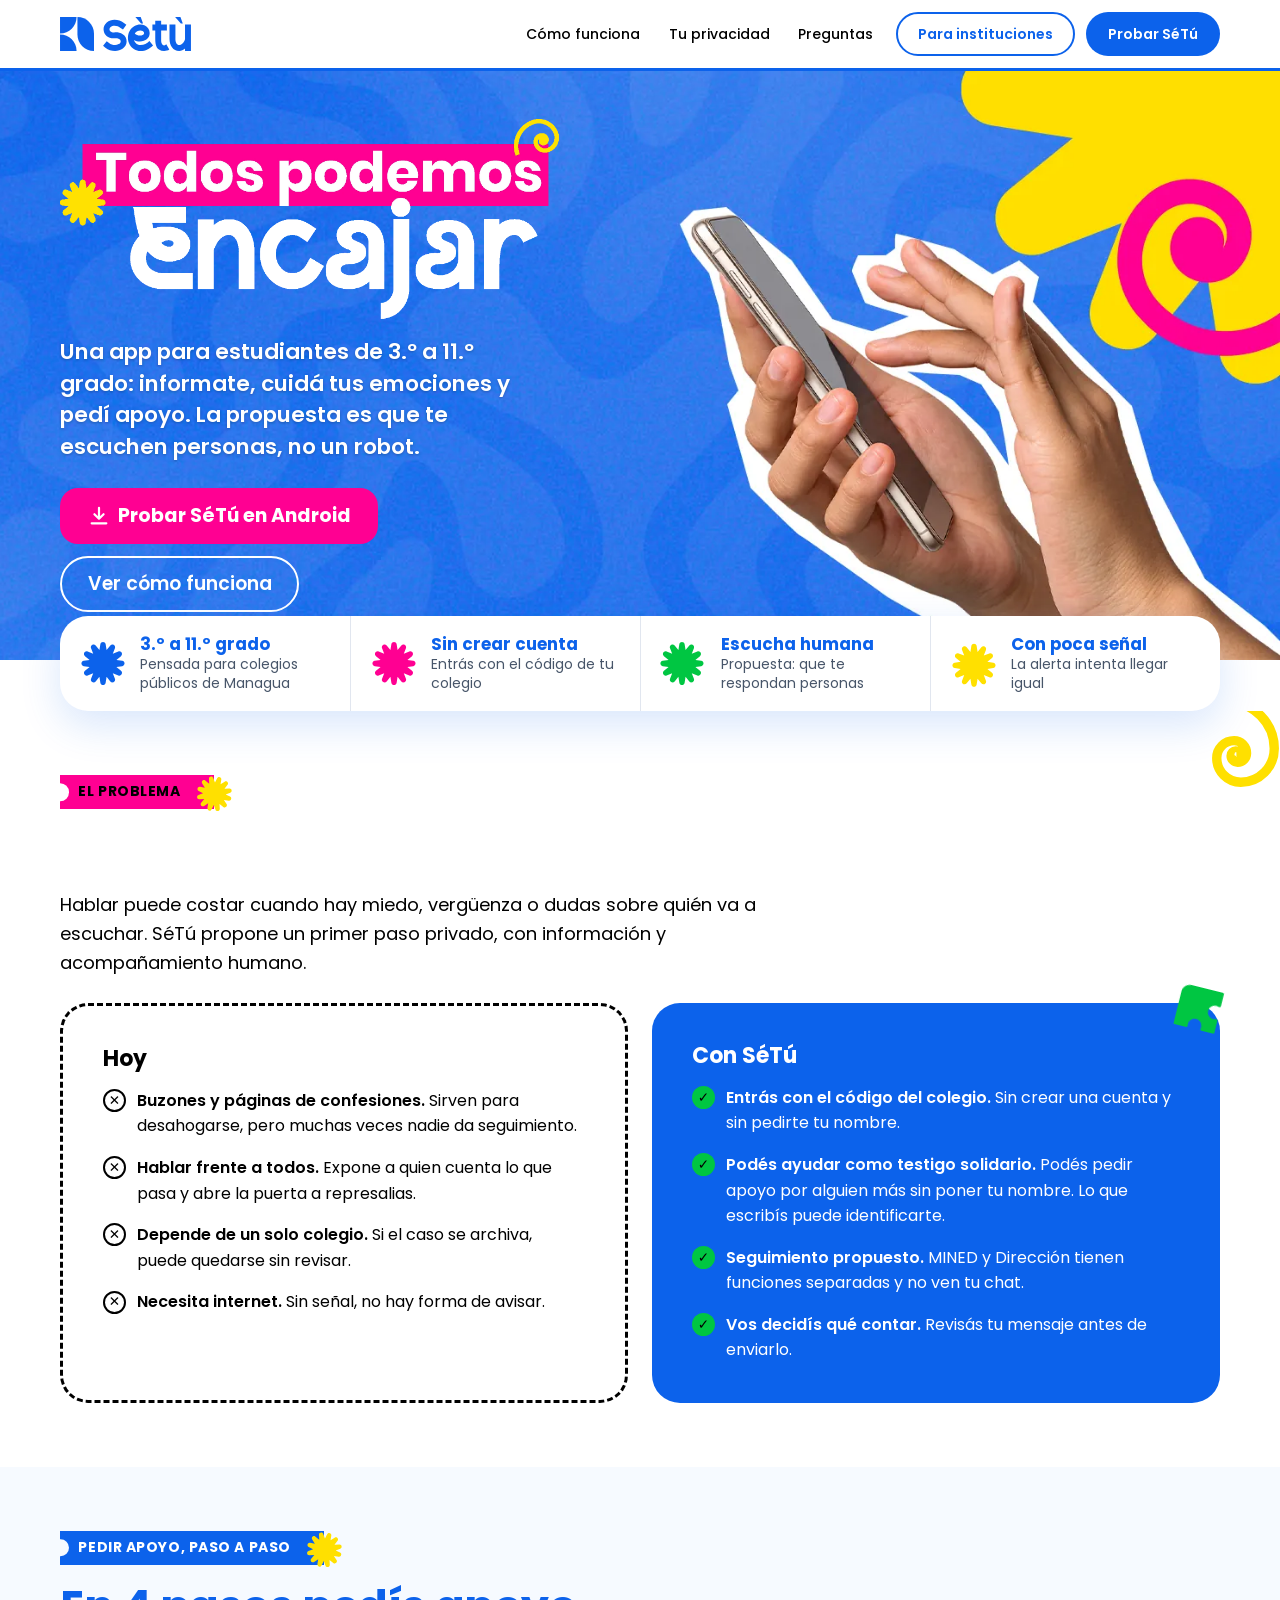
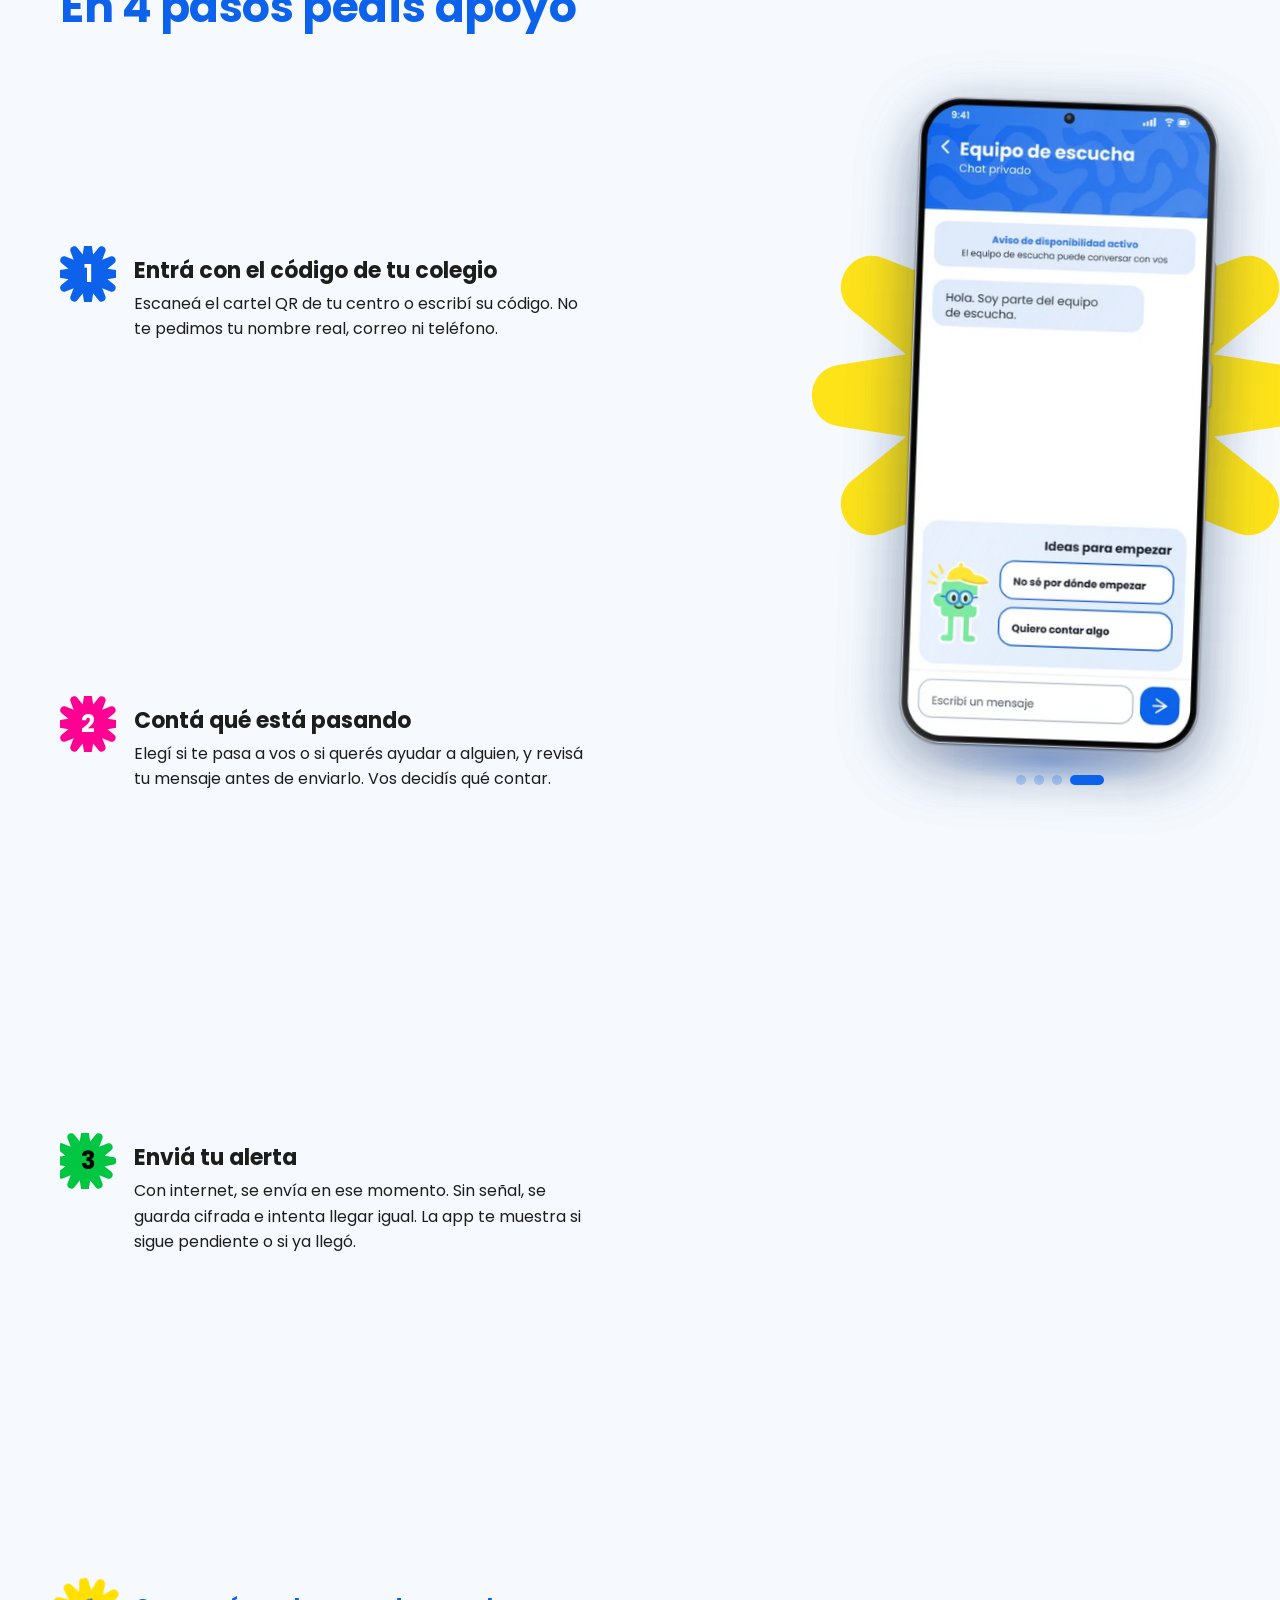
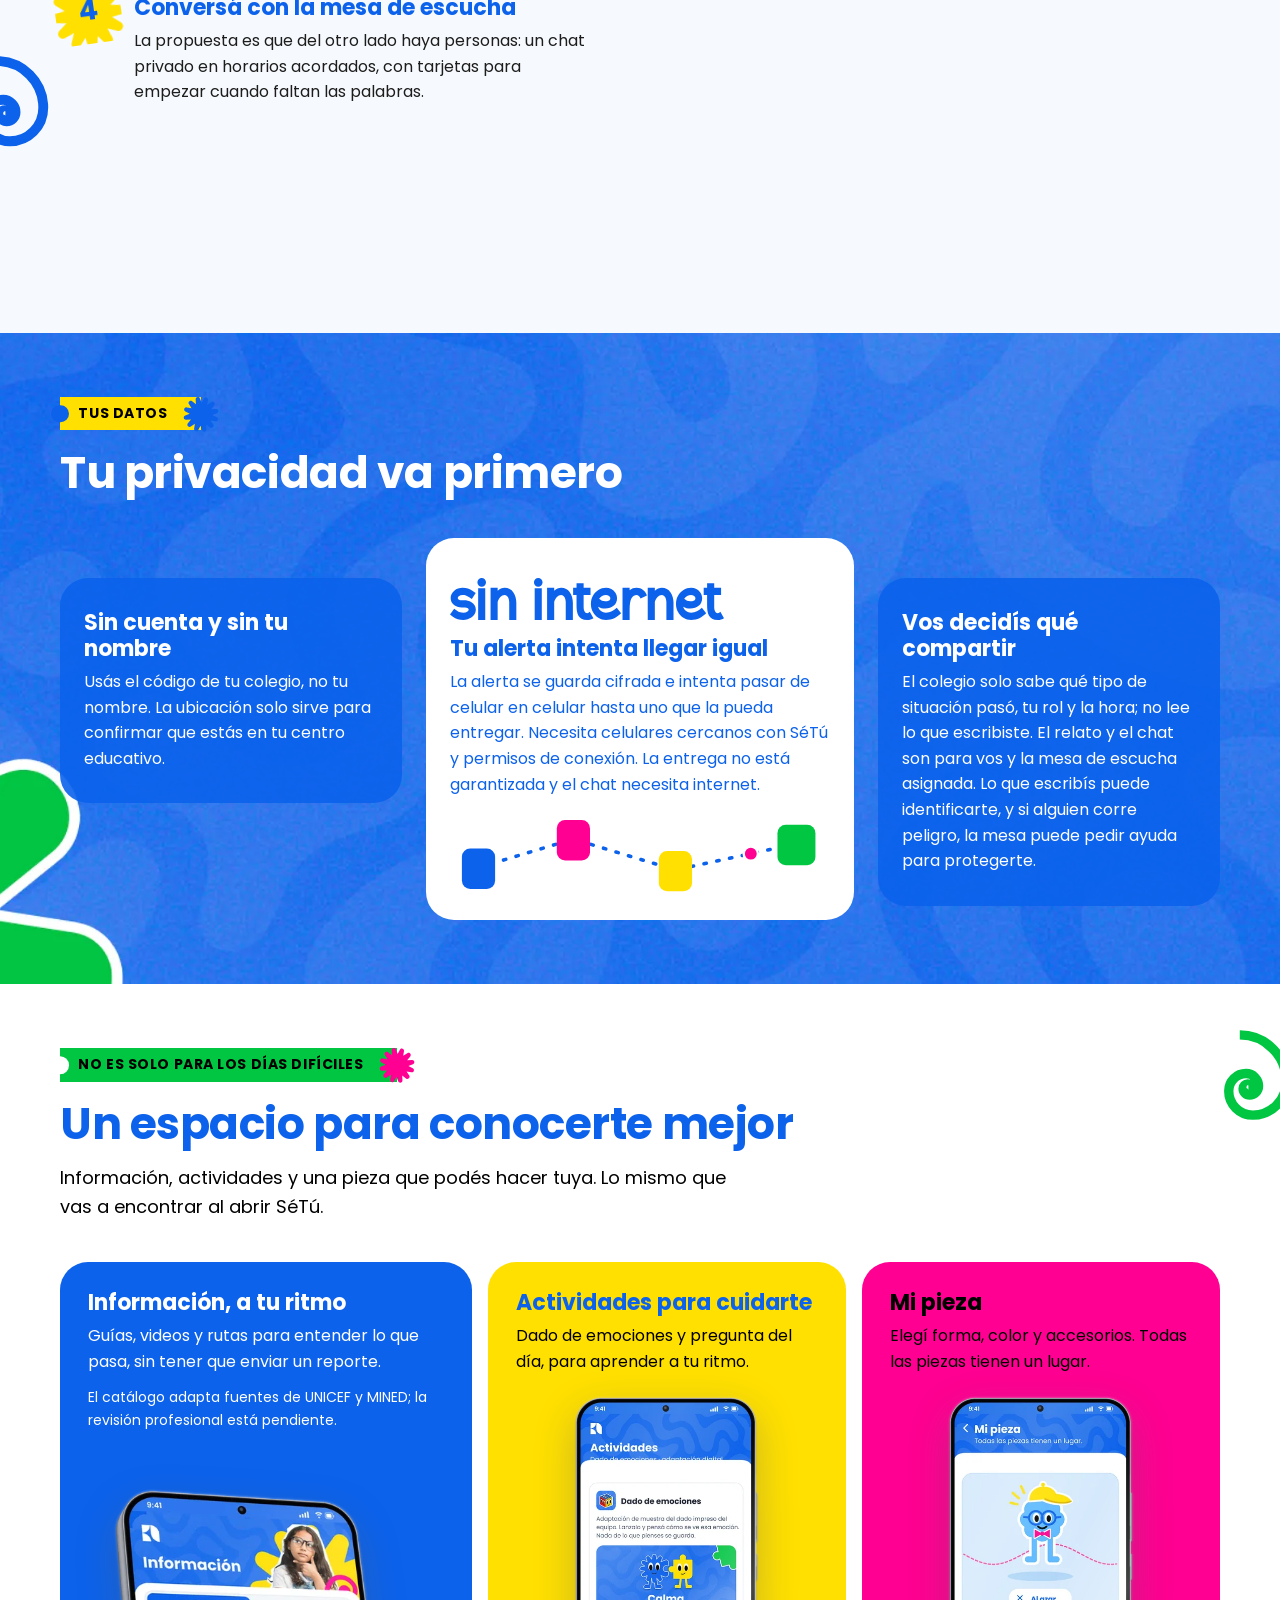
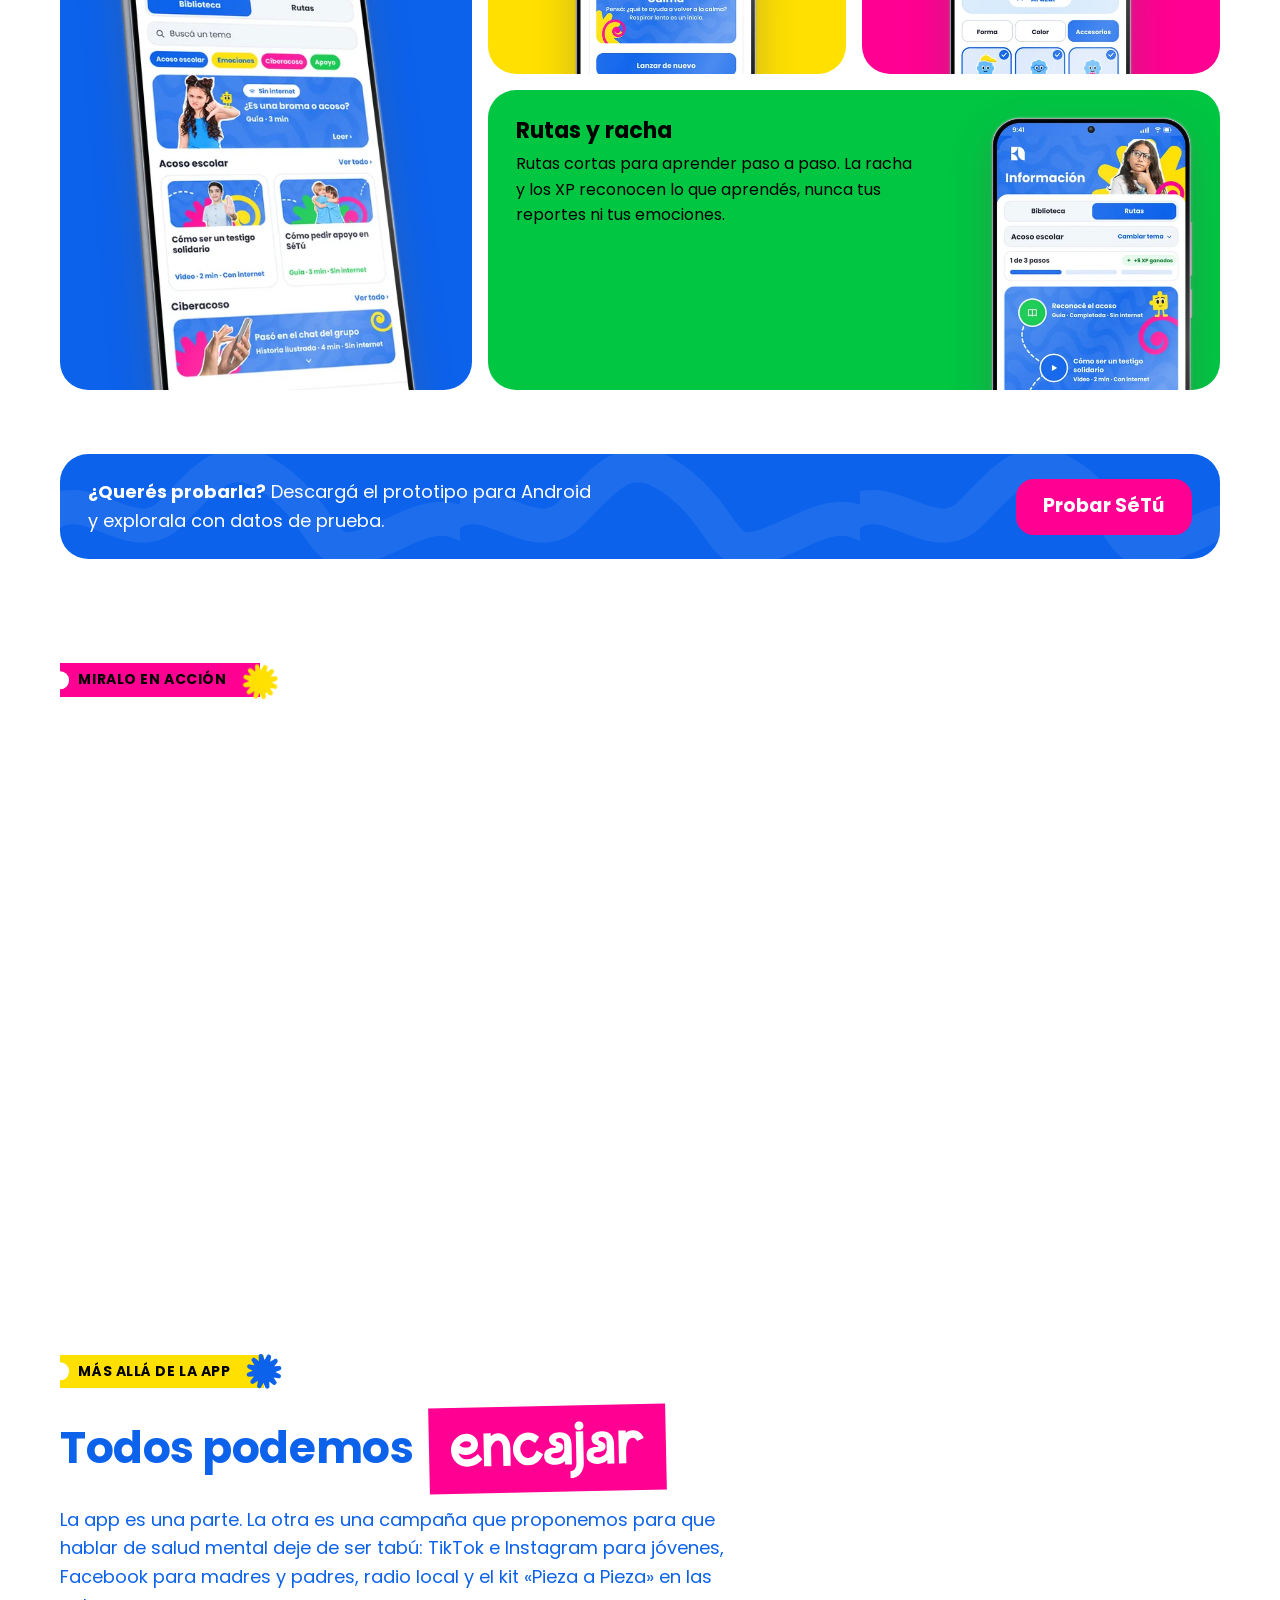
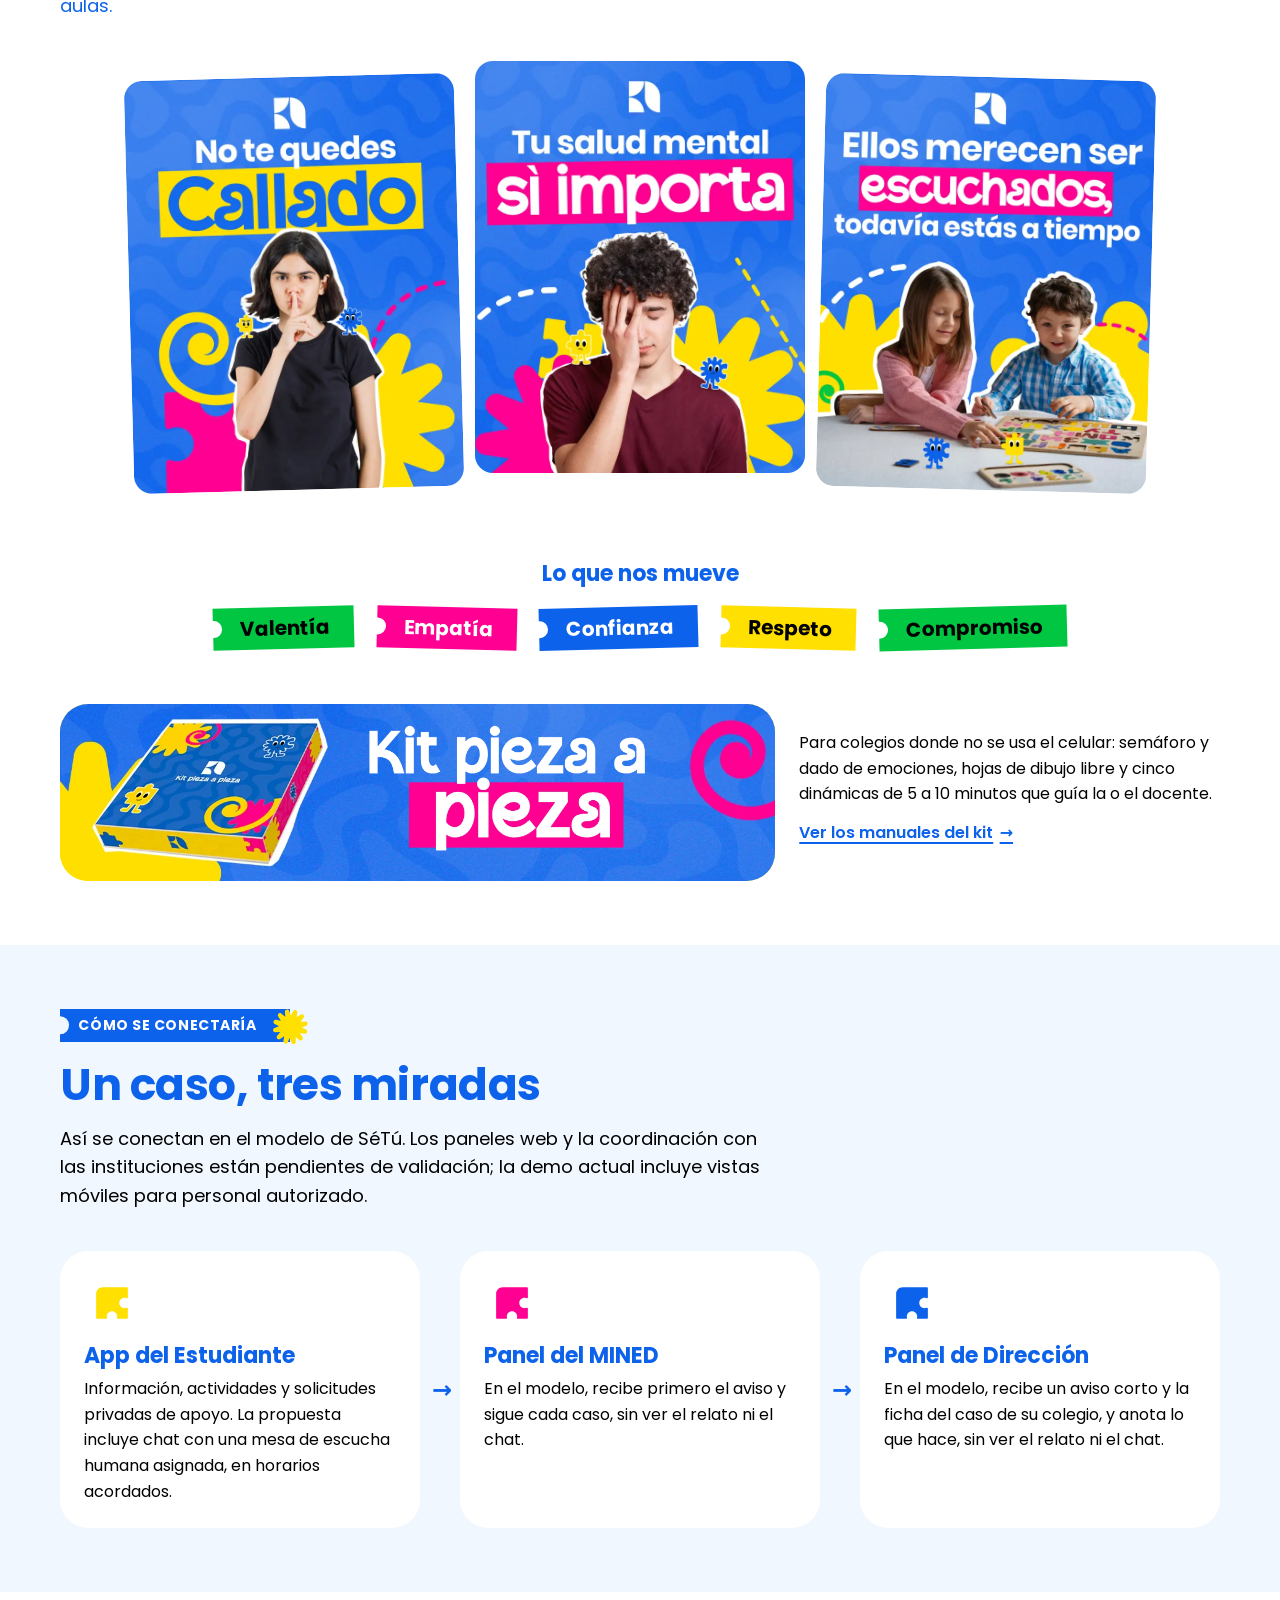
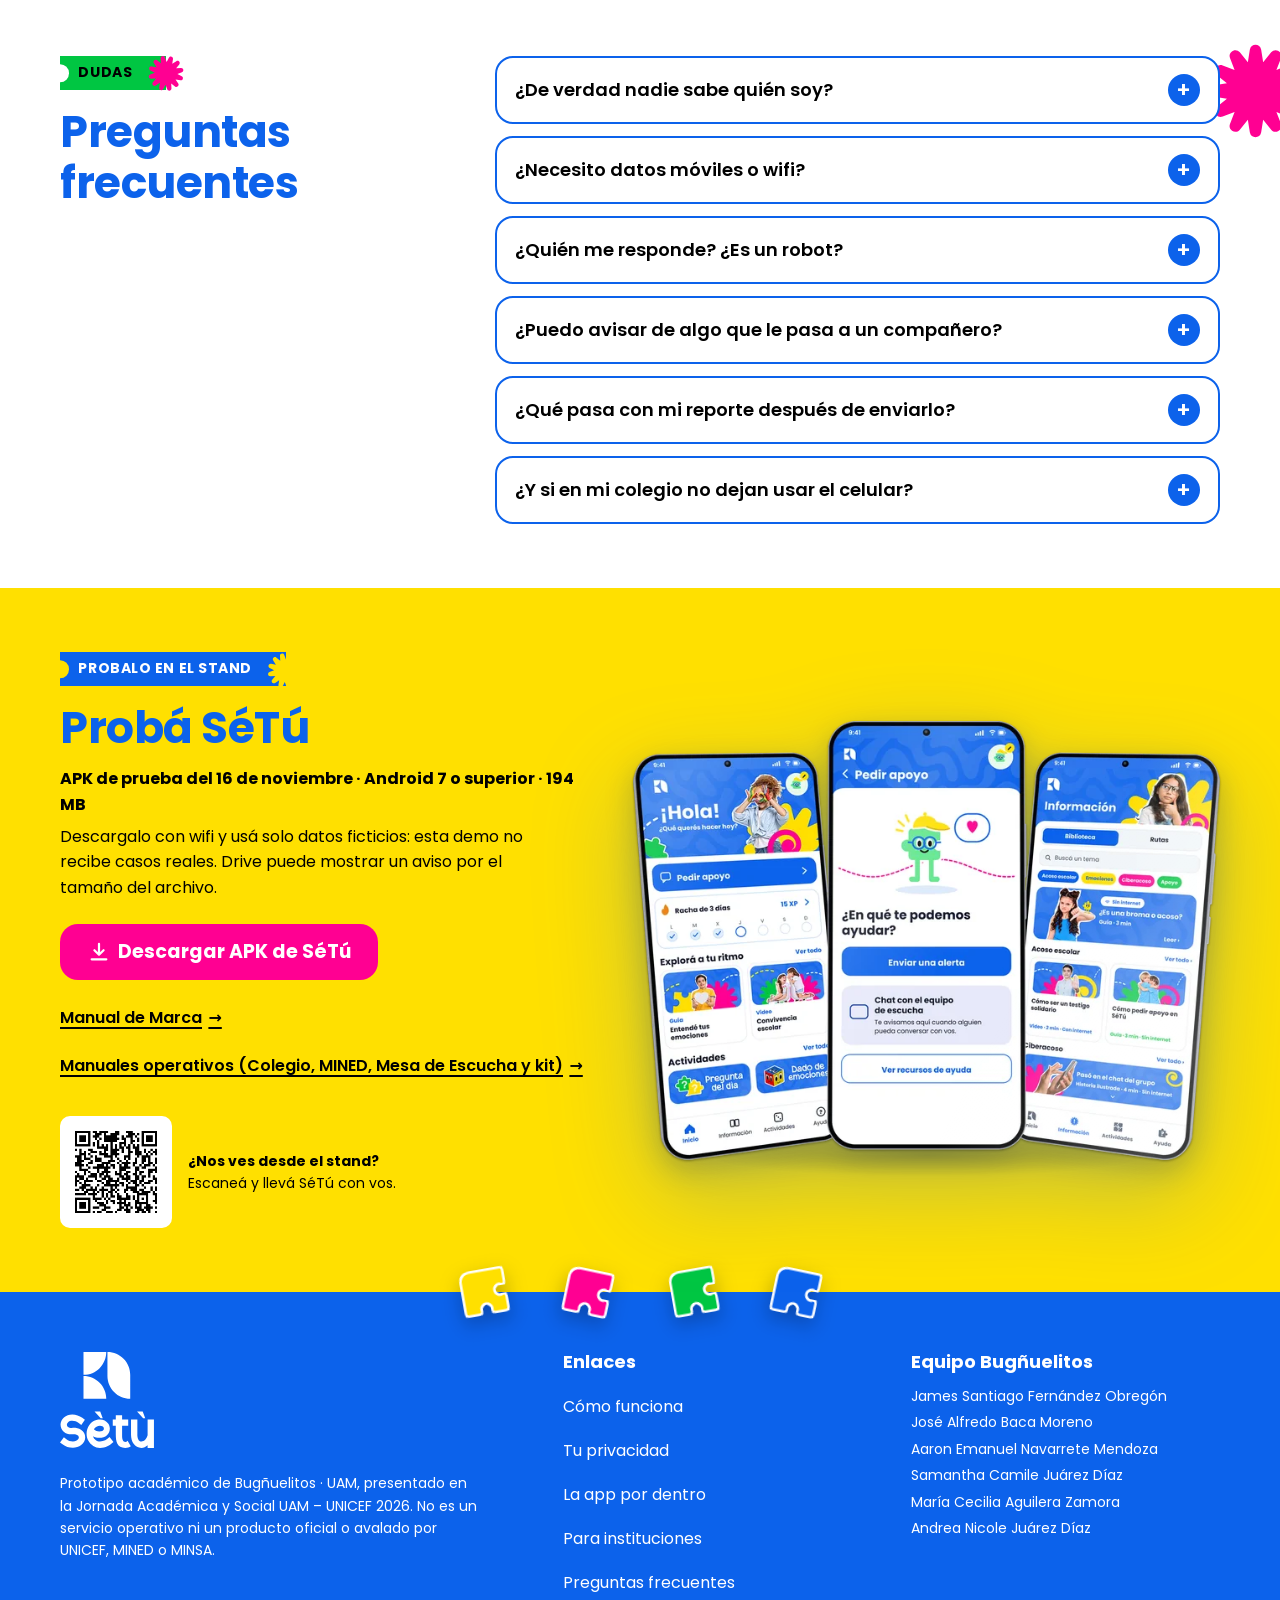
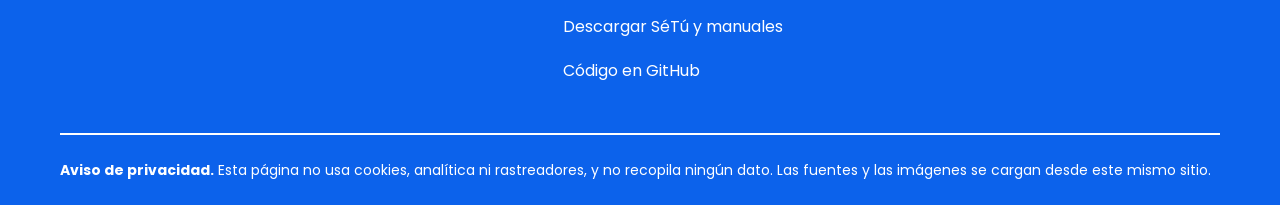
==== commit 1db02d70: "feat(landing): quitar la franja de ayuda urgente con números de la Policía Por pedido del equipo par" ====
--- a/landing/index.html
+++ b/landing/index.html
@@ -49,7 +49,6 @@
         <a href="#privacidad">Tu privacidad</a>
         <a href="#preguntas">Preguntas</a>
         <a class="btn btn--ghost" href="#instituciones">Para instituciones</a>
-        <a class="nav__sos" href="#ayuda-urgente">¿Peligro ahora?</a>
         <a class="btn btn--primary" href="#descargar">Probar SéTú</a>
       </nav>
     </div>
@@ -72,7 +71,6 @@
             </a>
             <a class="btn btn--light btn--lg" href="#como-funciona">Ver cómo funciona</a>
           </div>
-          <p class="hero__sos hero-in" style="--d:3">¿Estás en peligro ahora? <a href="#ayuda-urgente">Llamá al 118 o al 133</a></p>
         </div>
       </div>
     </section>
@@ -415,20 +413,6 @@
         <span class="download__art mock" data-reveal><img src="assets/app/trio-abanico-700.webp" srcset="assets/app/trio-abanico-700.webp 700w, assets/app/trio-abanico-1400.webp 1400w, assets/app/trio-abanico-2100.webp 2100w" sizes="(min-width: 900px) 560px, 92vw" width="700" height="524" loading="lazy" alt="Tres pantallas de SéTú en abanico: Inicio, Pedir apoyo e Información."><span class="mock__gloss" aria-hidden="true" style="-webkit-mask-image:url('assets/app/trio-abanico-700.webp');mask-image:url('assets/app/trio-abanico-700.webp')"></span></span>
       </div>
     </section>
-
-    <aside class="sos" id="ayuda-urgente" aria-labelledby="sos-title">
-      <div class="wrap sos__inner">
-        <h2 id="sos-title">¿Estás en peligro ahora?</h2>
-        <div class="sos__body">
-          <p>No esperés a la app. Llamá a la Policía Nacional o buscá orientación del Ministerio de la Familia. También podés buscar a una persona adulta de confianza.</p>
-          <div class="sos__calls">
-            <a class="sos__call" href="tel:118"><strong>118</strong> Policía Nacional</a>
-            <a class="sos__call" href="tel:133"><strong>133</strong> Ministerio de la Familia</a>
-          </div>
-          <p class="sos__source">Fuente: MINED Nicaragua, cartilla «Mujer, Dignidad y Derechos», p. 29 · Territorio: Nicaragua · Verificado el 16 de noviembre de 2026 · Responsable editorial: equipo SéTú (Bugñuelitos, UAM).</p>
-        </div>
-      </div>
-    </aside>
   </main>
 
   <footer class="footer">
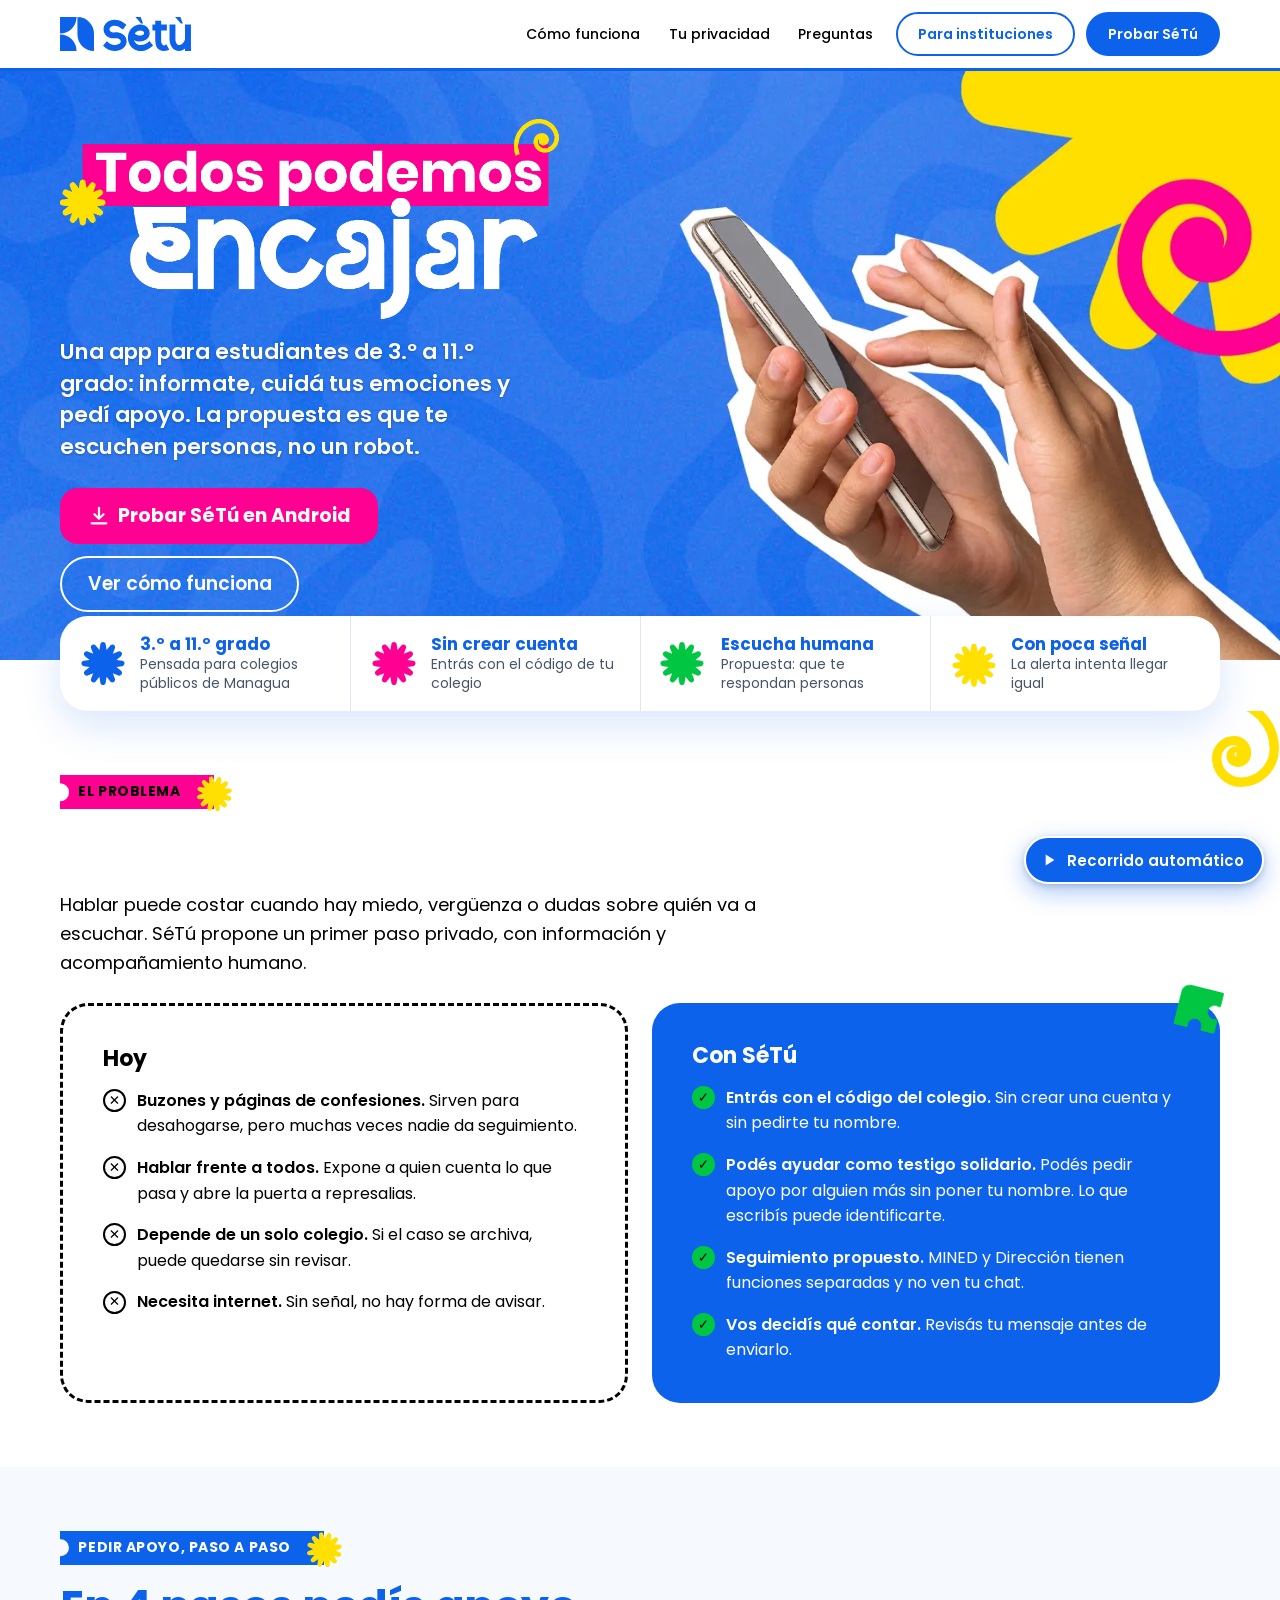
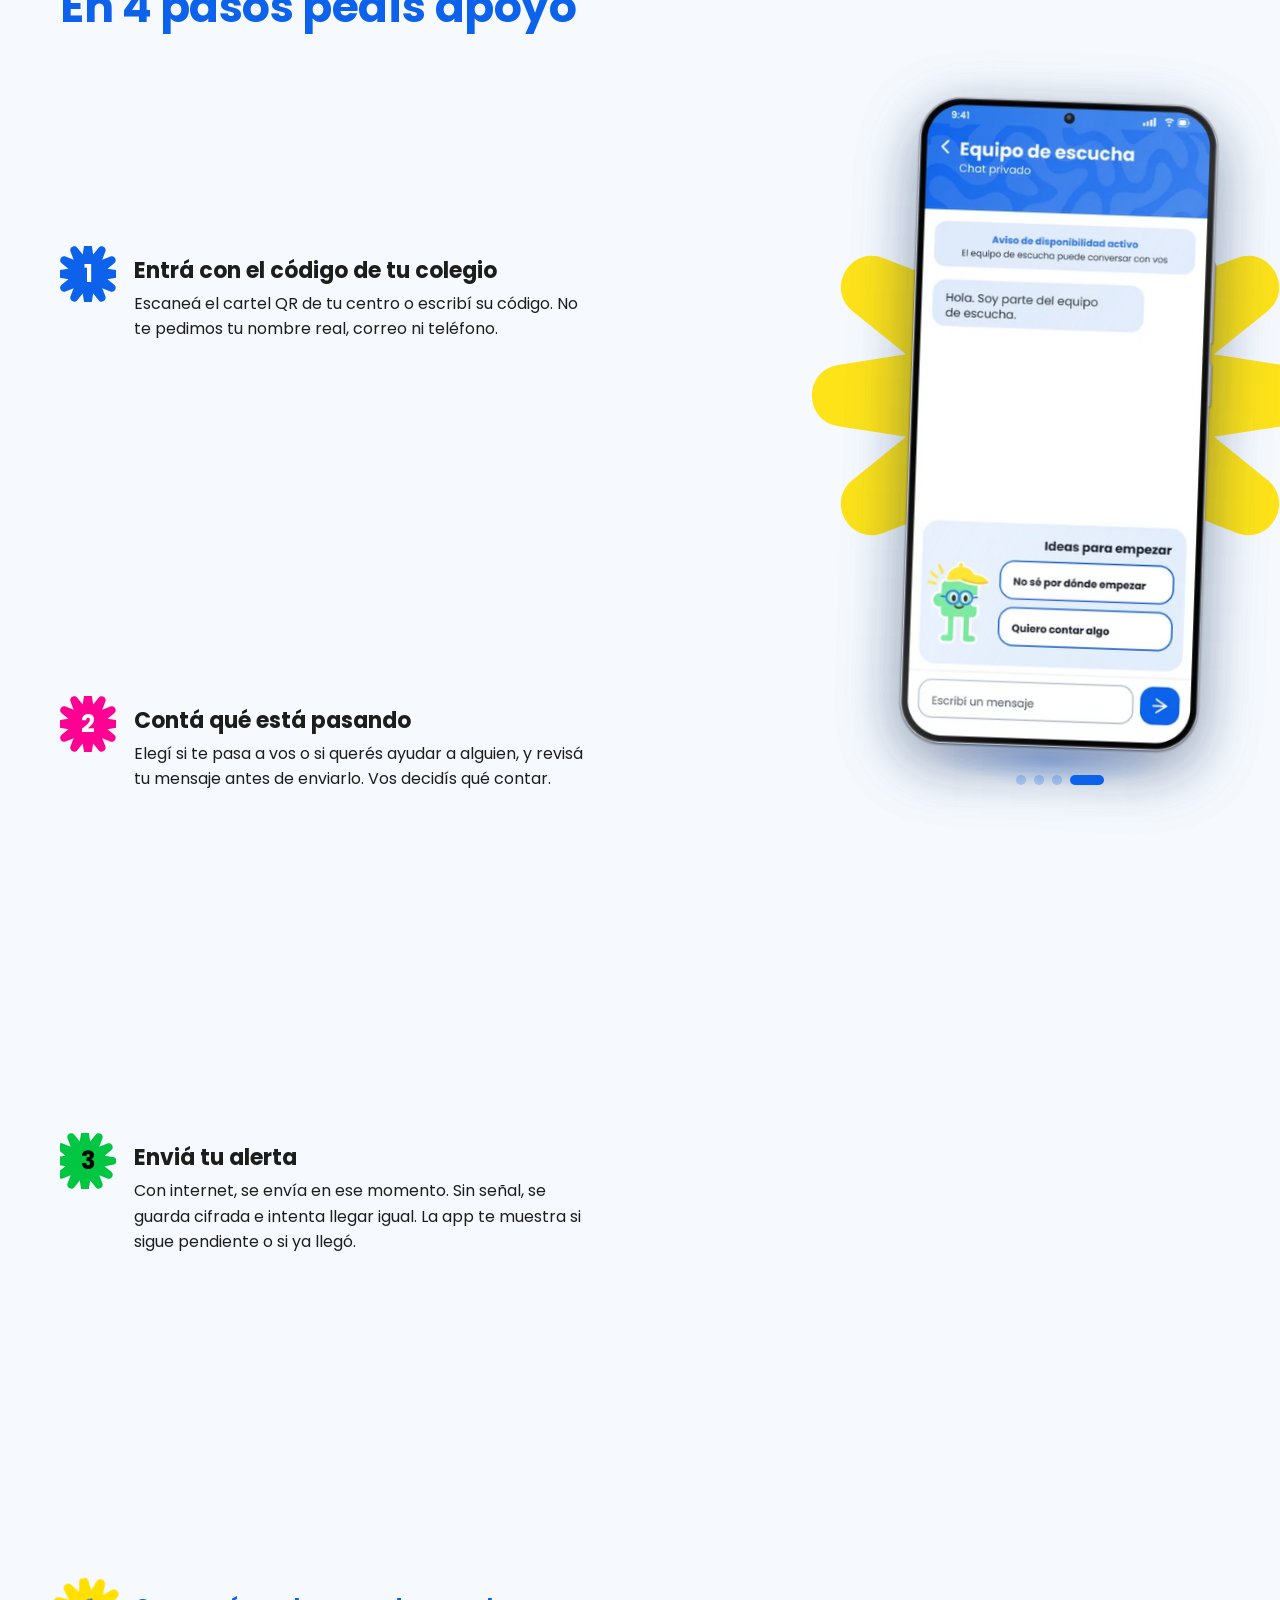
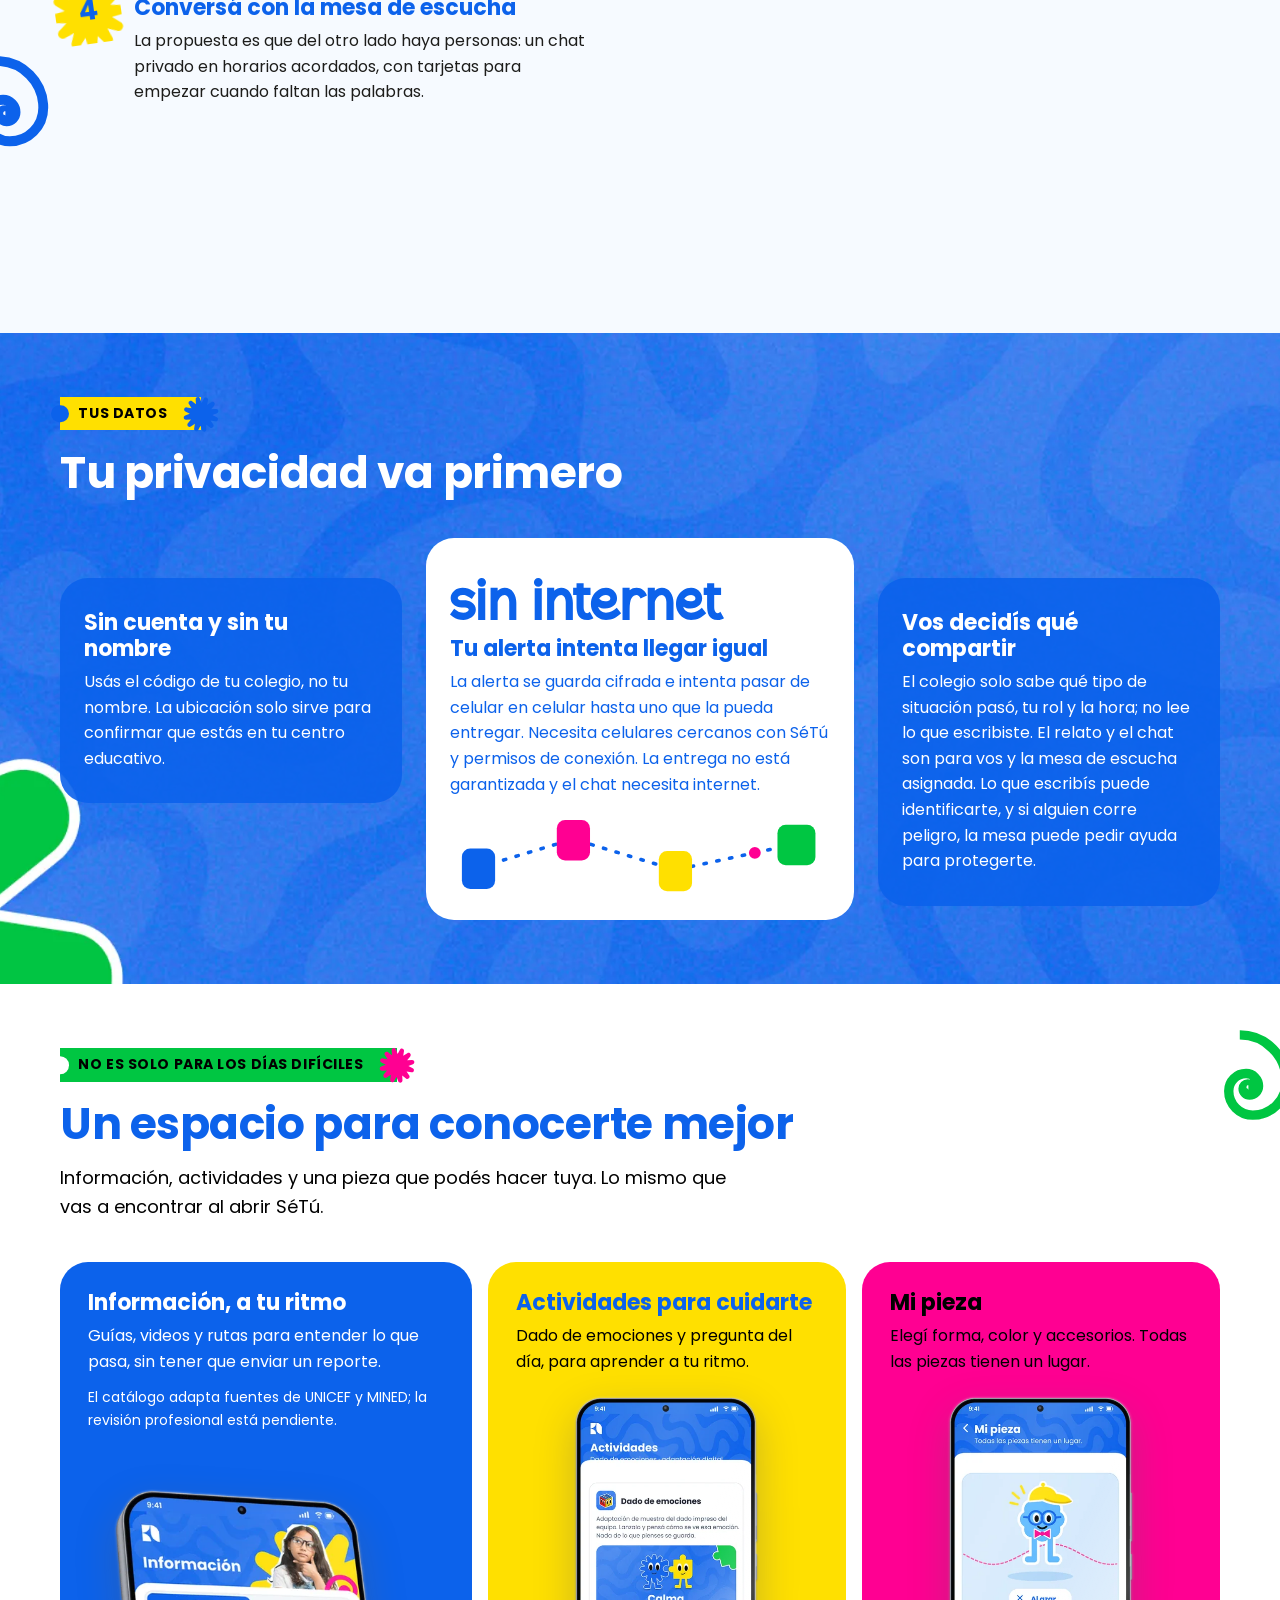
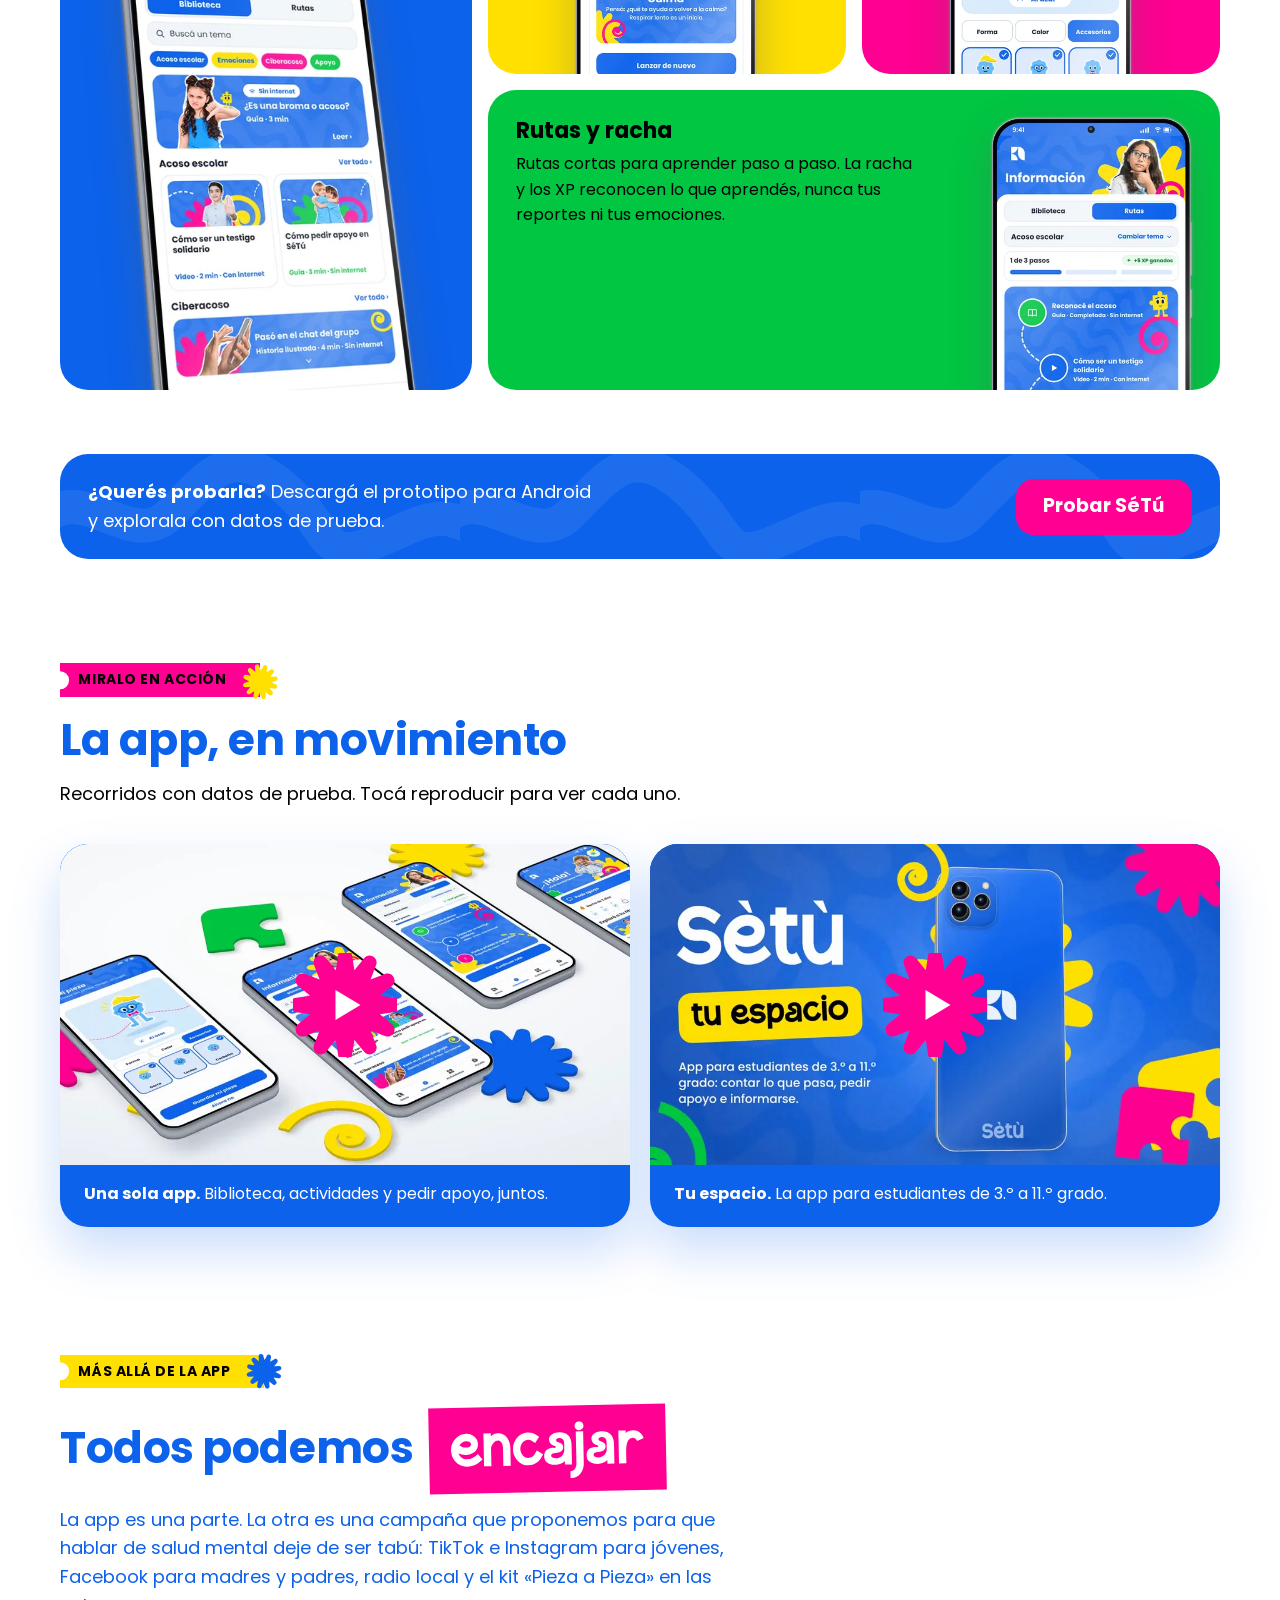
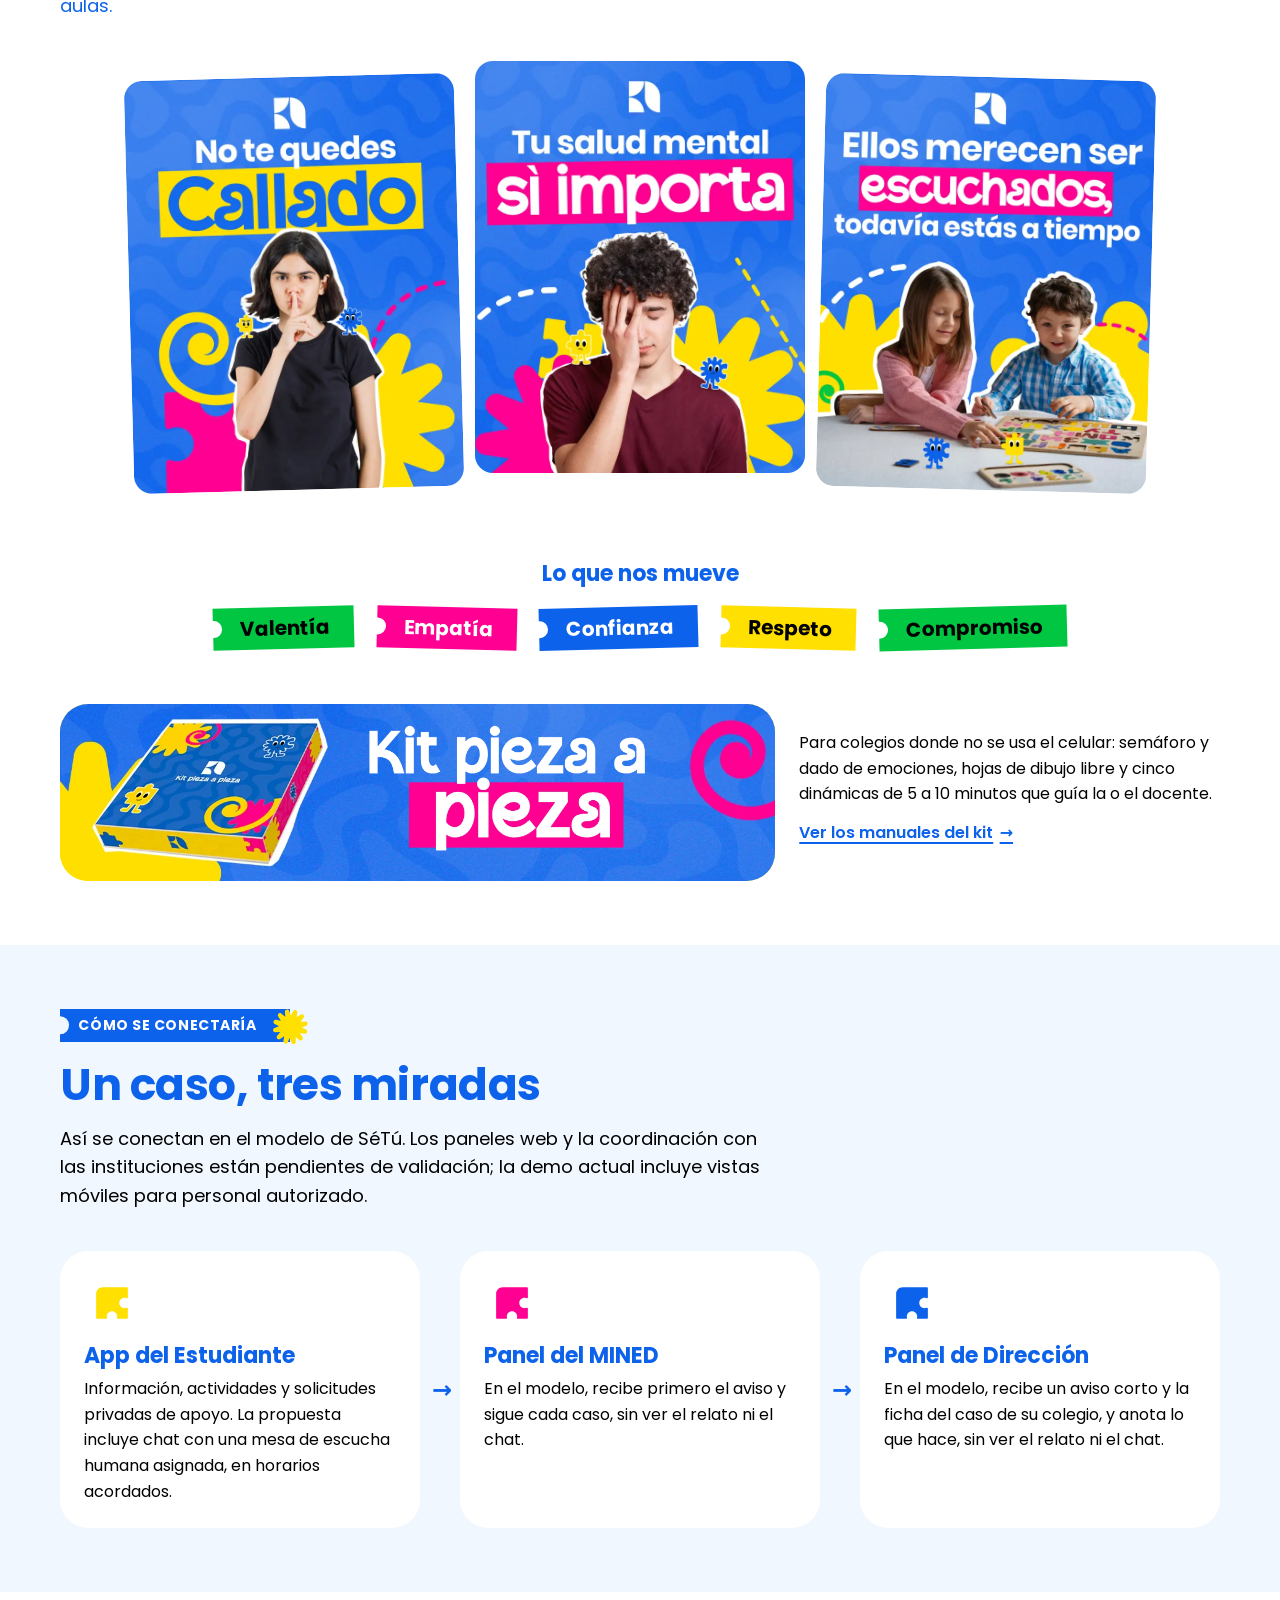
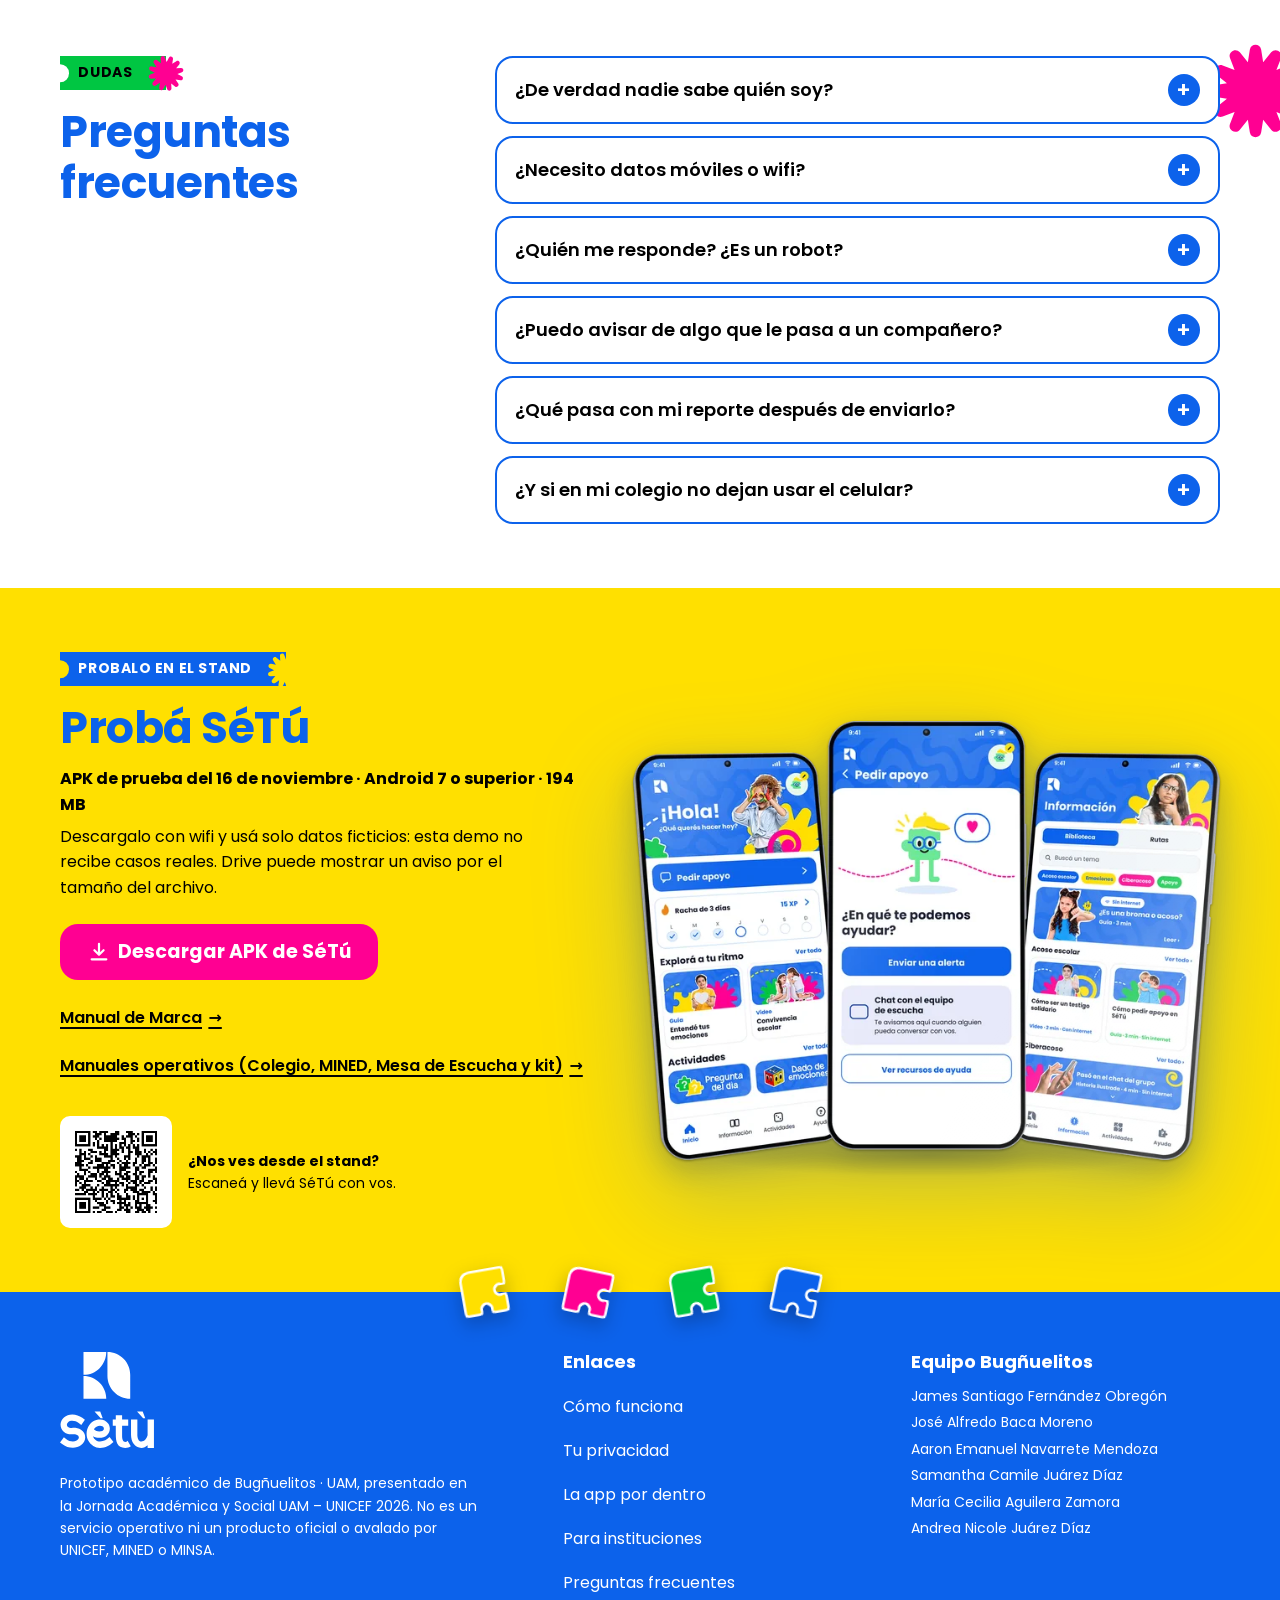
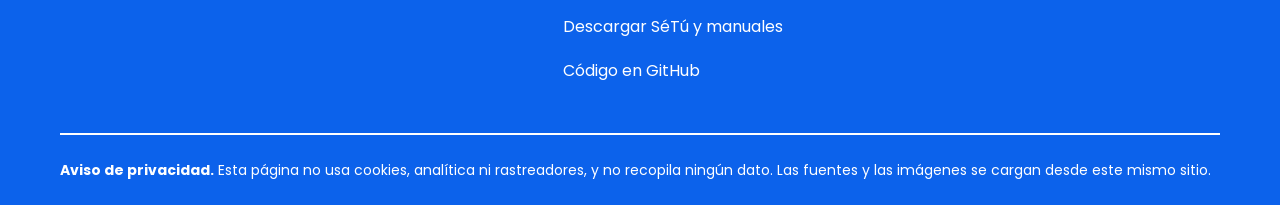
==== commit 0a9e8b1e: "feat(landing): recorrido automático con modo stand (?auto) Co-Authored-By: Claude Opus 5.5 <noreply@" ====
--- a/landing/index.html
+++ b/landing/index.html
@@ -28,7 +28,7 @@
   <link rel="preload" href="assets/fonts/poppins-regular.woff2" as="font" type="font/woff2" crossorigin>
   <link rel="preload" href="assets/landing/hero-movil.webp" as="image" media="(max-width: 1023px)" fetchpriority="high">
   <link rel="preload" href="assets/landing/hero-fondo.webp" as="image" media="(min-width: 1024px)" fetchpriority="high">
-  <link rel="stylesheet" href="css/styles.css?v=20261118a">
+  <link rel="stylesheet" href="css/styles.css?v=20261118b">
   <script>document.documentElement.classList.add('js');</script>
 </head>
 <body>
@@ -454,6 +454,13 @@
     </div>
   </footer>
 
-  <script src="js/main.js?v=20261118a" defer></script>
+  <!-- Recorrido automático: botón flotante; con ?auto en la URL arranca solo (modo stand) -->
+  <button class="autoscroll" type="button" aria-pressed="false" hidden>
+    <svg class="autoscroll__play" viewBox="0 0 24 24" aria-hidden="true"><path d="M8 5.5v13l10.5-6.5z"/></svg>
+    <svg class="autoscroll__pause" viewBox="0 0 24 24" aria-hidden="true"><path d="M7 5h3.5v14H7zM13.5 5H17v14h-3.5z"/></svg>
+    <span class="autoscroll__label">Recorrido automático</span>
+  </button>
+
+  <script src="js/main.js?v=20261118b" defer></script>
 </body>
 </html>
--- a/landing/css/styles.css
+++ b/landing/css/styles.css
@@ -763,6 +763,31 @@
   .step__text p { max-width: none; }
 }
 
+/* ---------- RECORRIDO AUTOMÁTICO ---------- */
+.autoscroll {
+  position: fixed; right: 1rem; bottom: 1rem; z-index: 60;
+  display: inline-flex; align-items: center; gap: 0.5rem;
+  min-height: 48px; padding: 0.6rem 1.1rem 0.6rem 0.85rem;
+  font: 600 0.9375rem/1 var(--font-body, "Poppins", sans-serif);
+  color: var(--setu-white); background: var(--setu-blue);
+  border: 2px solid var(--setu-white); border-radius: 999px; cursor: pointer;
+  box-shadow: 0 8px 24px rgba(12, 98, 235, 0.35), 0 2px 6px rgba(0, 0, 0, 0.18);
+  transition: transform 0.2s ease, background-color 0.2s ease;
+}
+.autoscroll[hidden] { display: none; }
+.autoscroll:hover { transform: translateY(-2px); }
+.autoscroll:focus-visible { outline: 3px solid var(--setu-black); outline-offset: 3px; }
+.autoscroll svg { width: 20px; height: 20px; fill: currentColor; flex: none; }
+.autoscroll__pause { display: none; }
+.autoscroll[aria-pressed="true"] { background: var(--setu-black); }
+.autoscroll[aria-pressed="true"] .autoscroll__play { display: none; }
+.autoscroll[aria-pressed="true"] .autoscroll__pause { display: block; }
+@media (max-width: 599px) {
+  .autoscroll { padding: 0; width: 52px; justify-content: center; }
+  .autoscroll__label { position: absolute; width: 1px; height: 1px; overflow: hidden; clip: rect(0 0 0 0); white-space: nowrap; }
+}
+@media print { .autoscroll { display: none !important; } }
+
 /* ---------- APARICIÓN AL HACER SCROLL ---------- */
 html.js [data-reveal] { opacity: 0; transform: translateY(18px); transition: opacity 0.6s ease, transform 0.6s ease; }
 html.js [data-reveal].is-visible { opacity: 1; transform: none; }
